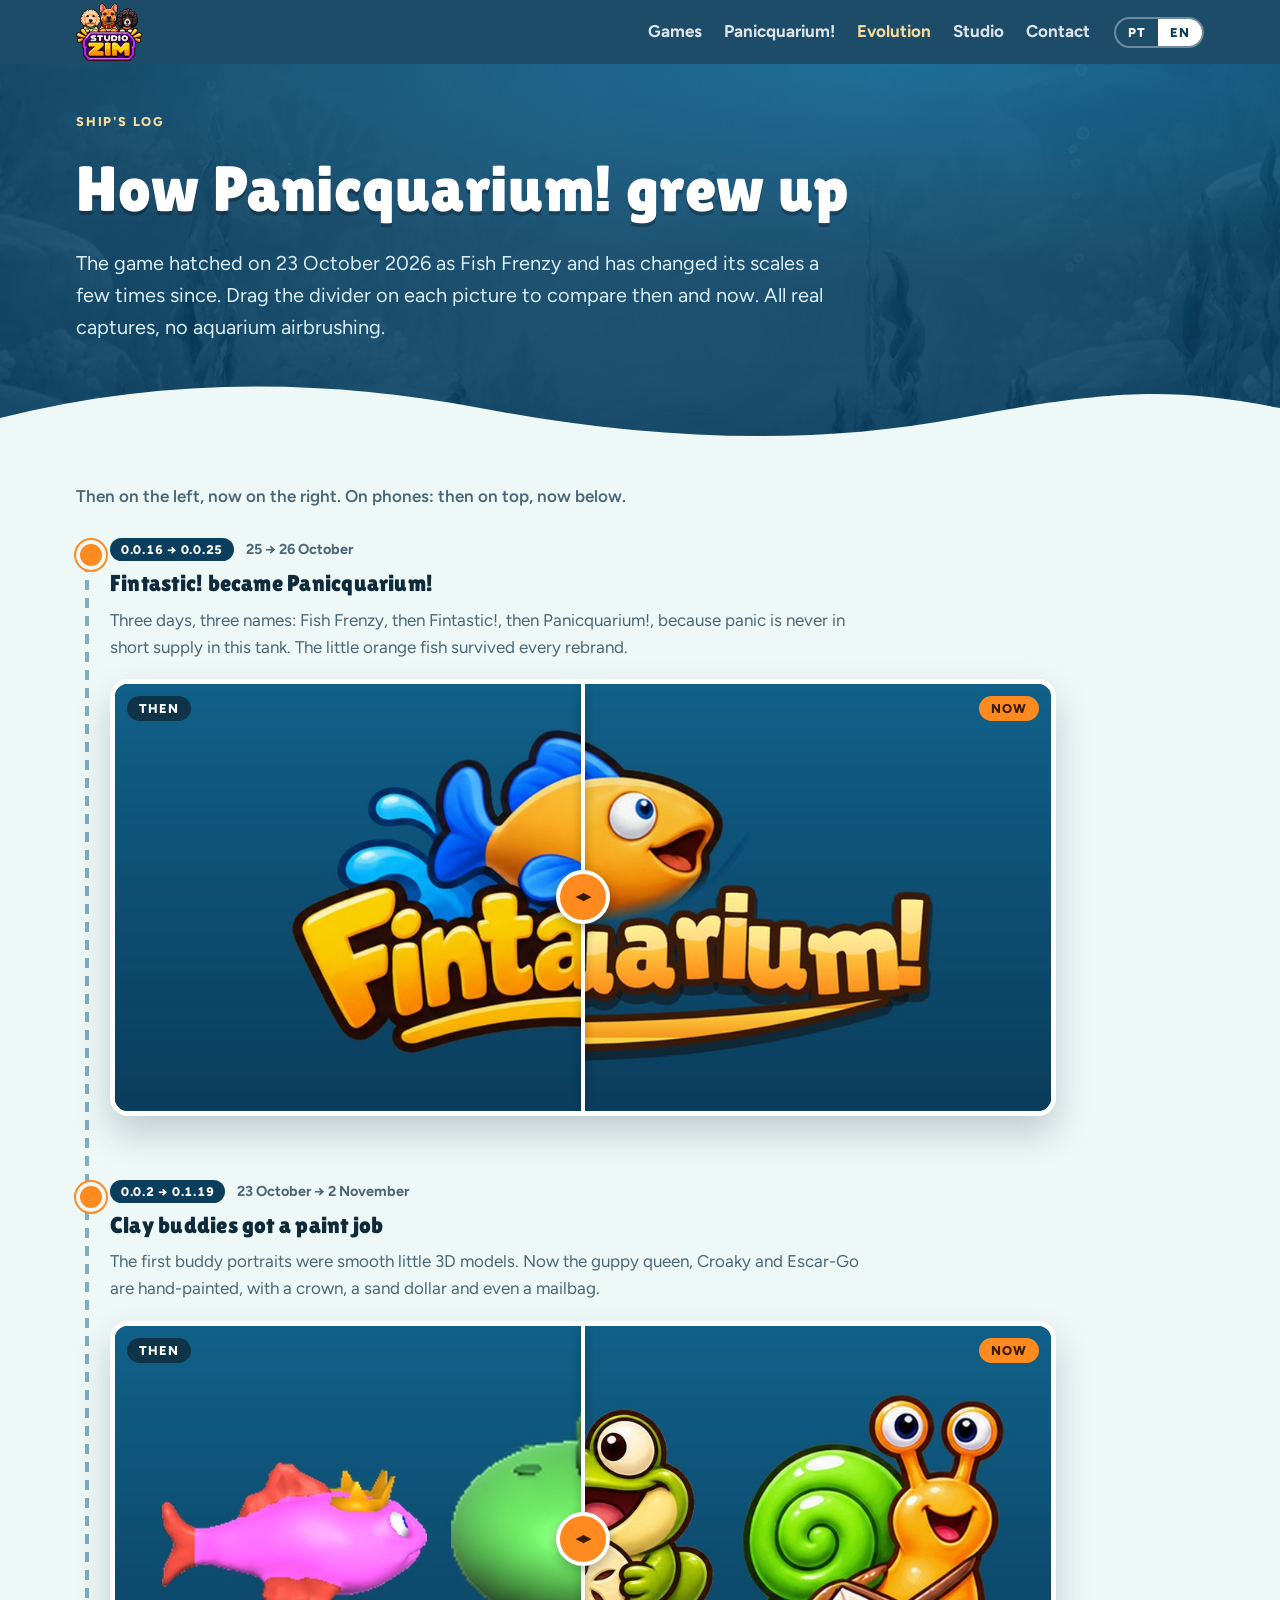
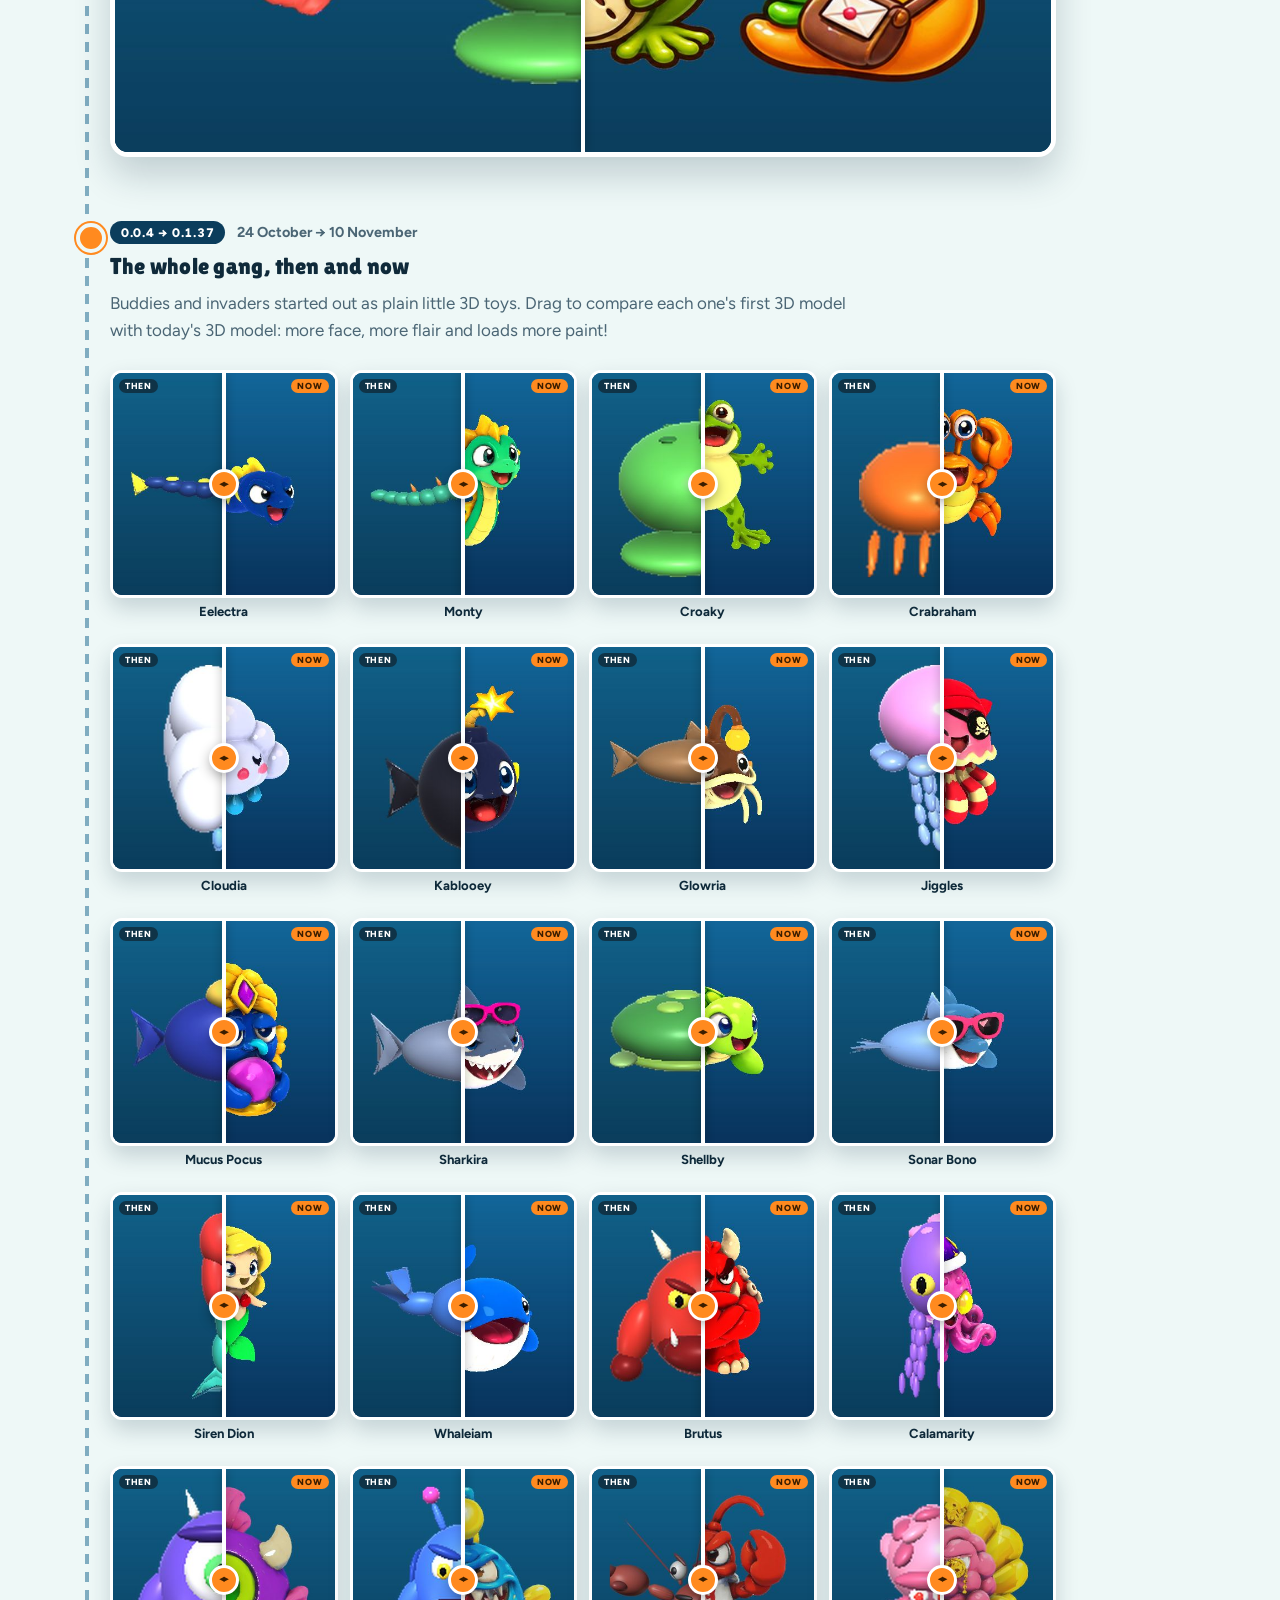
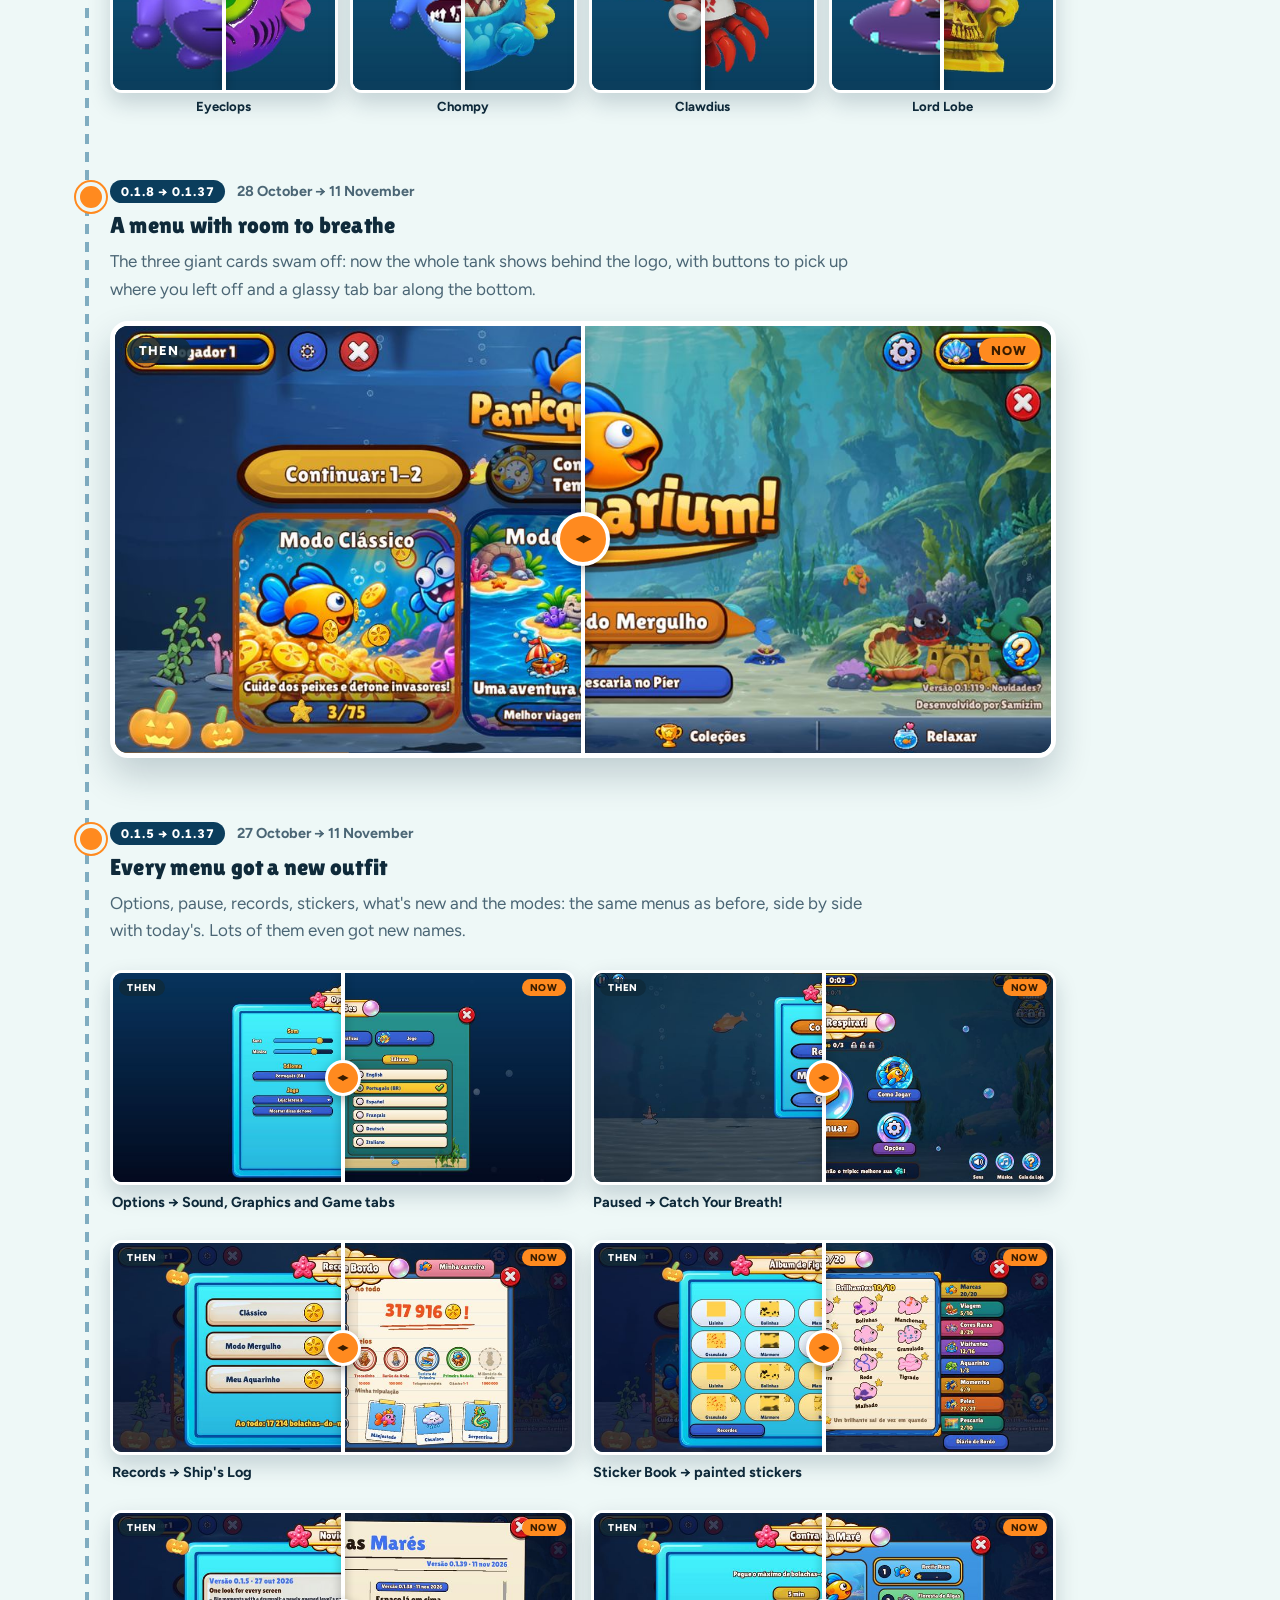
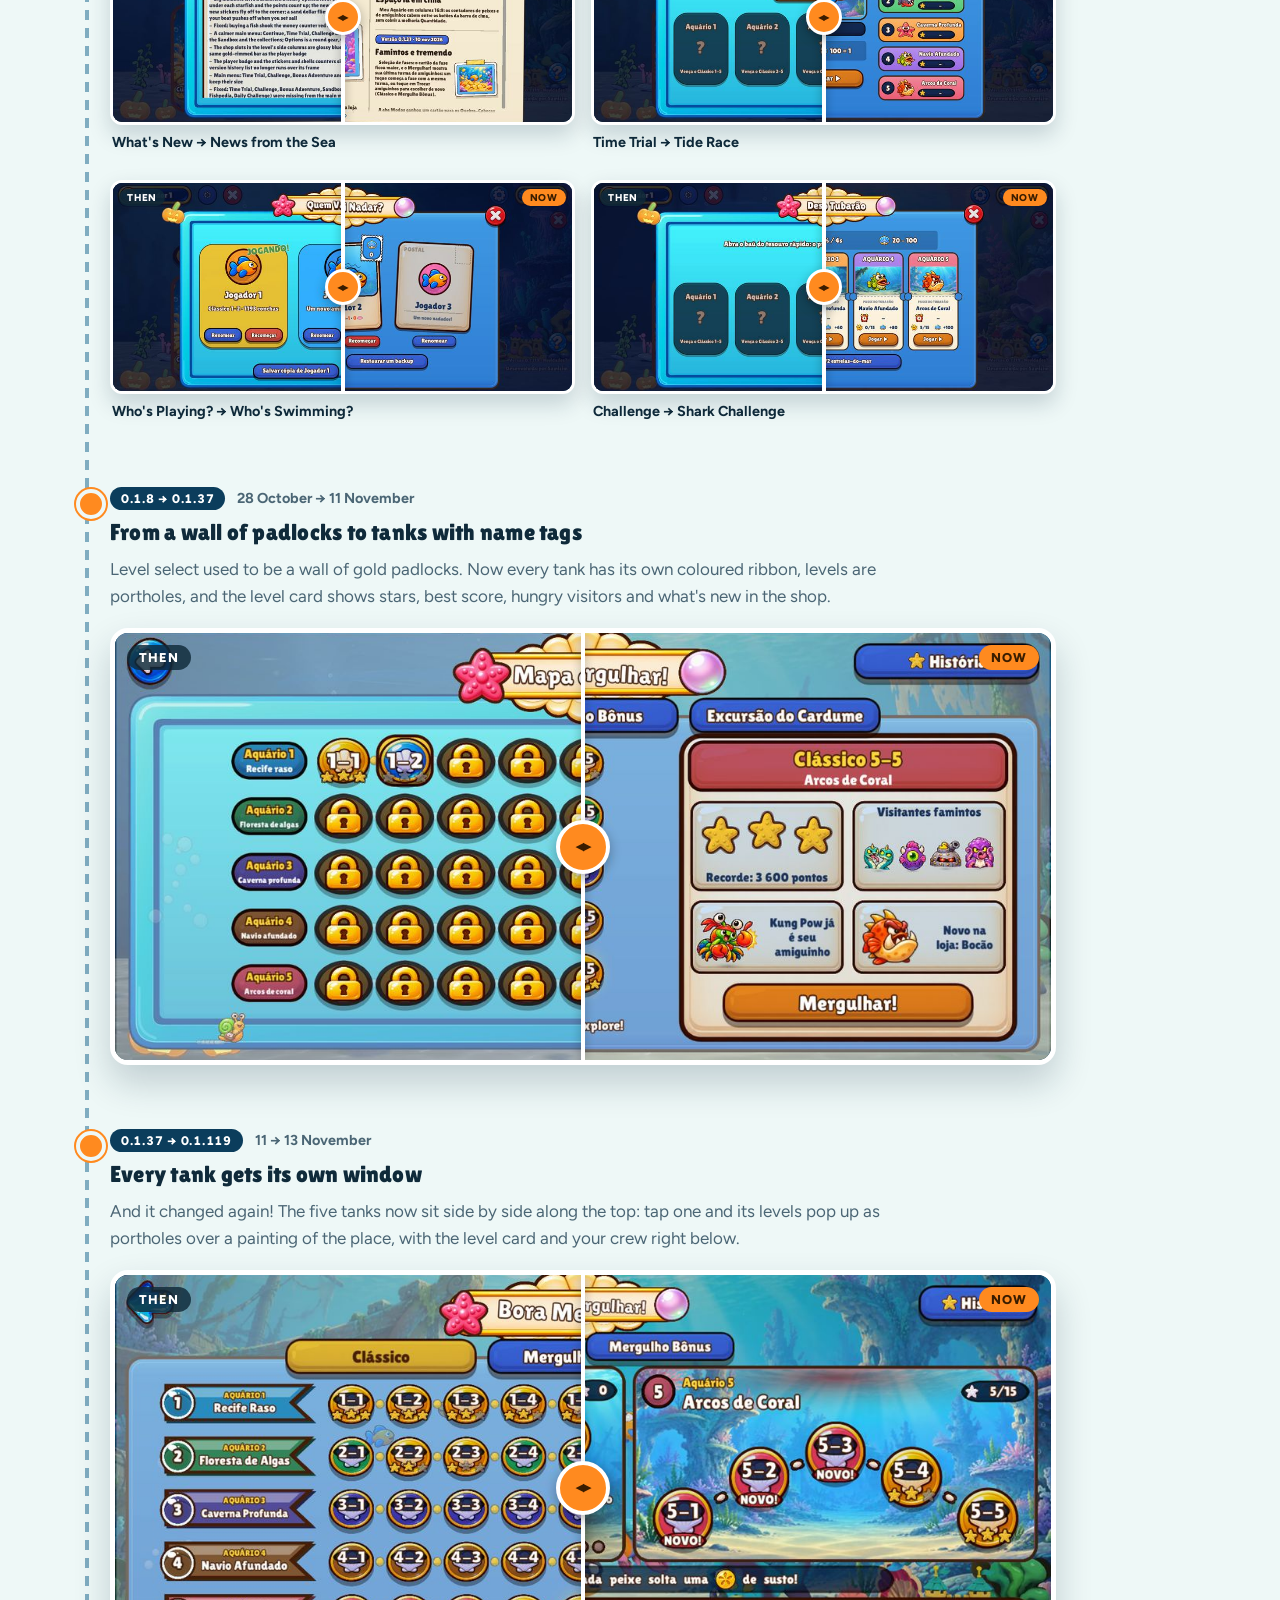
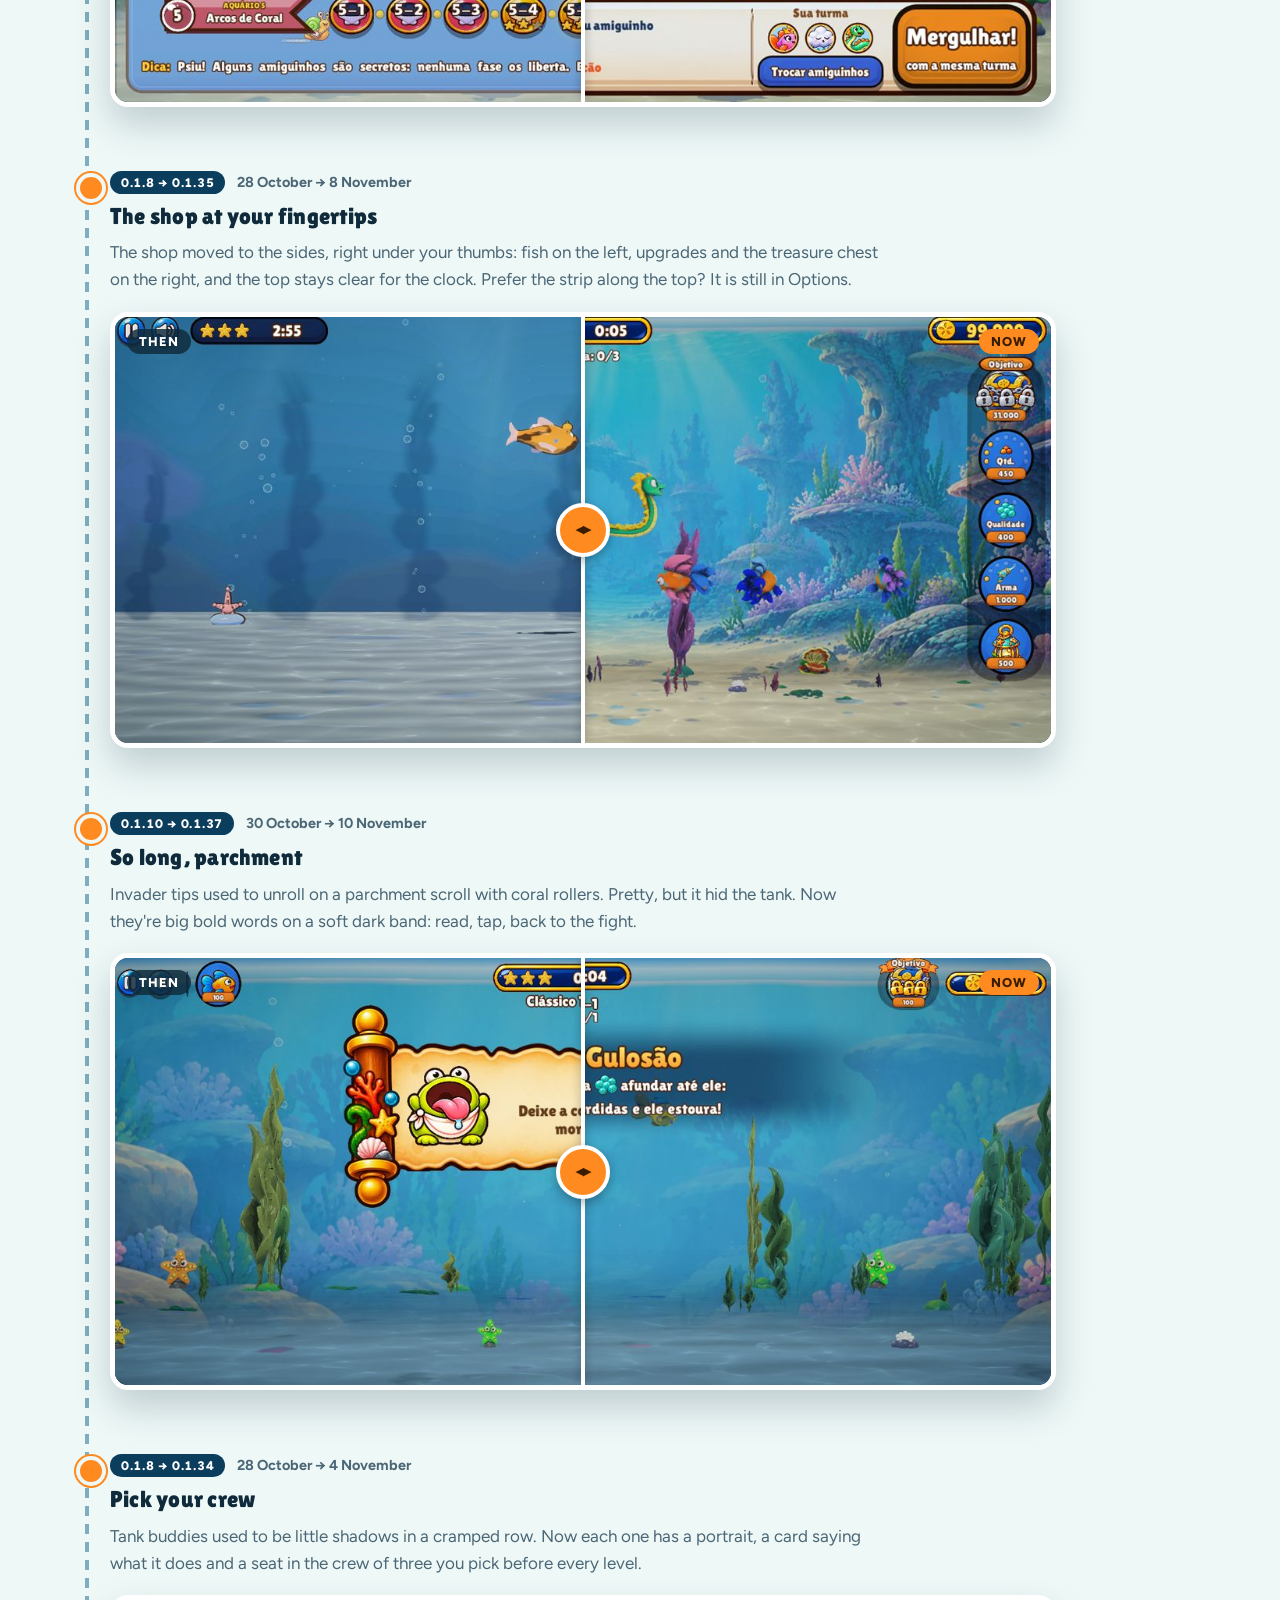
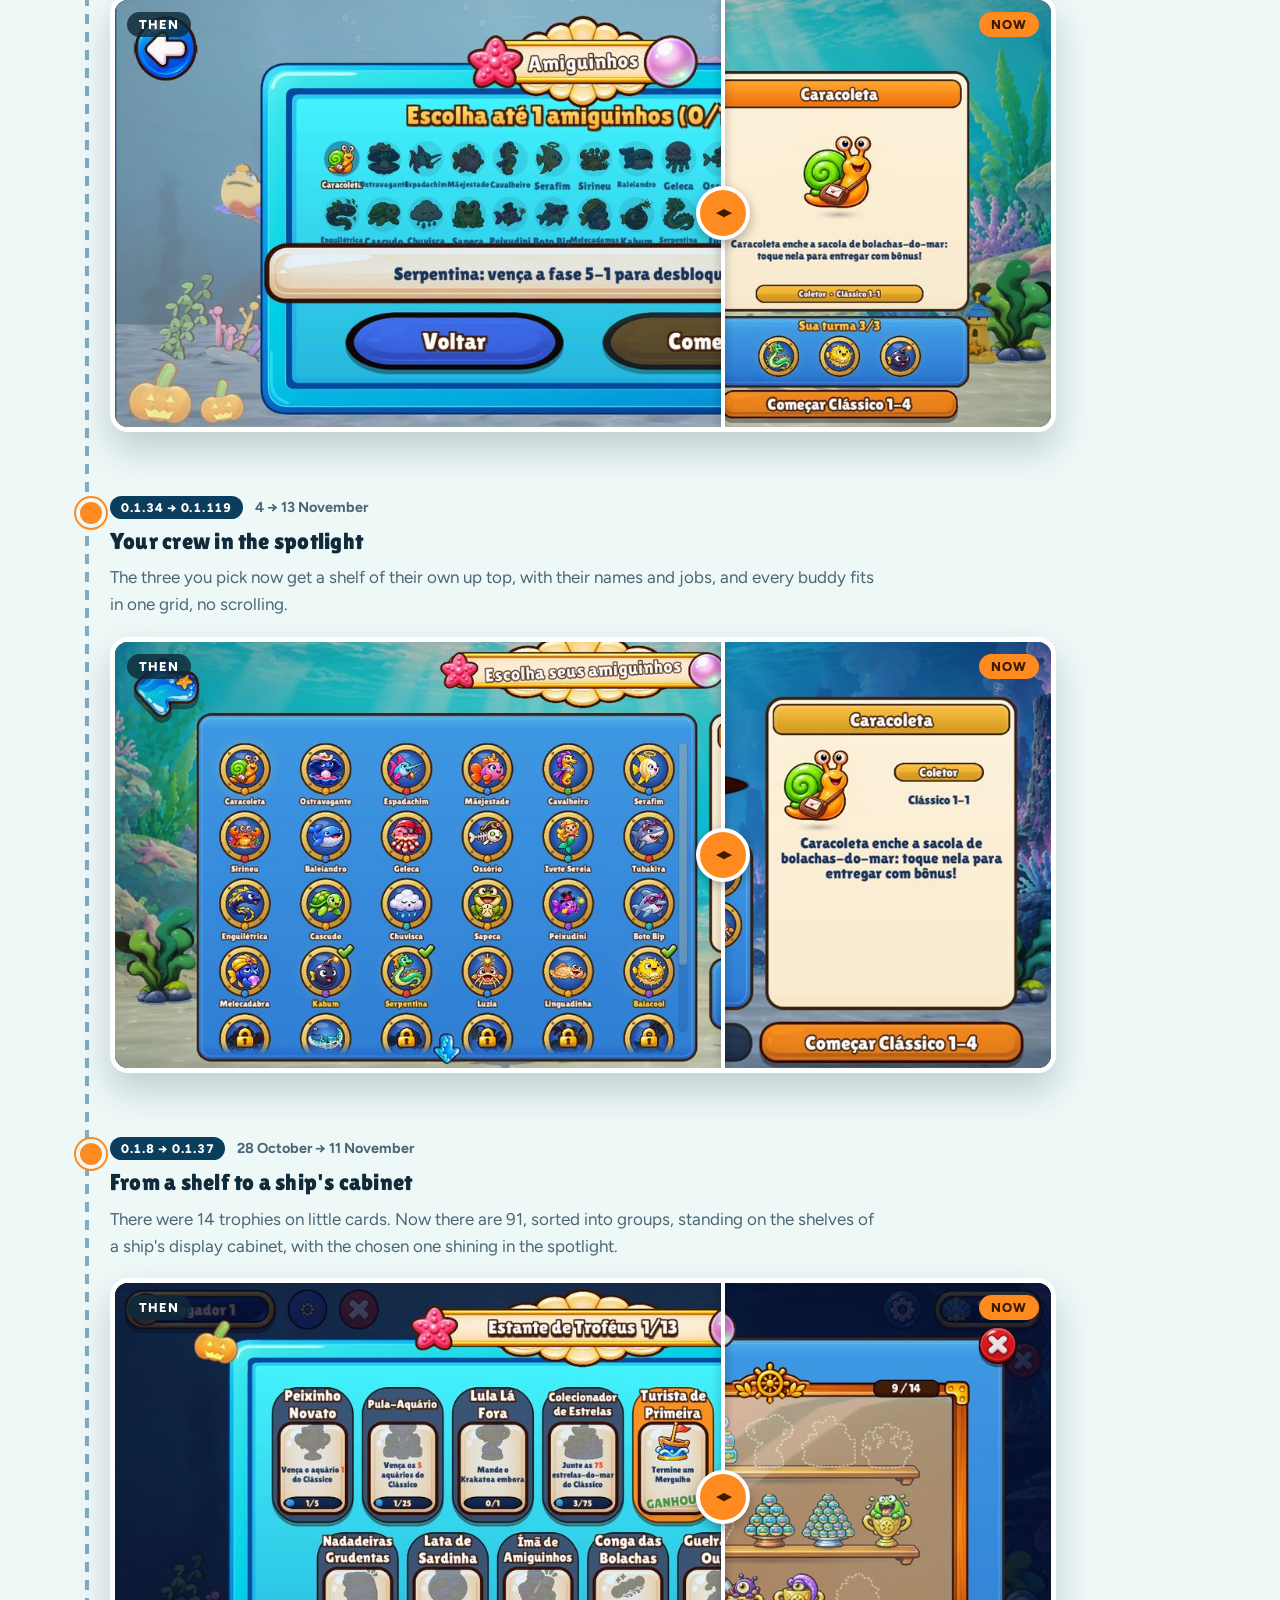
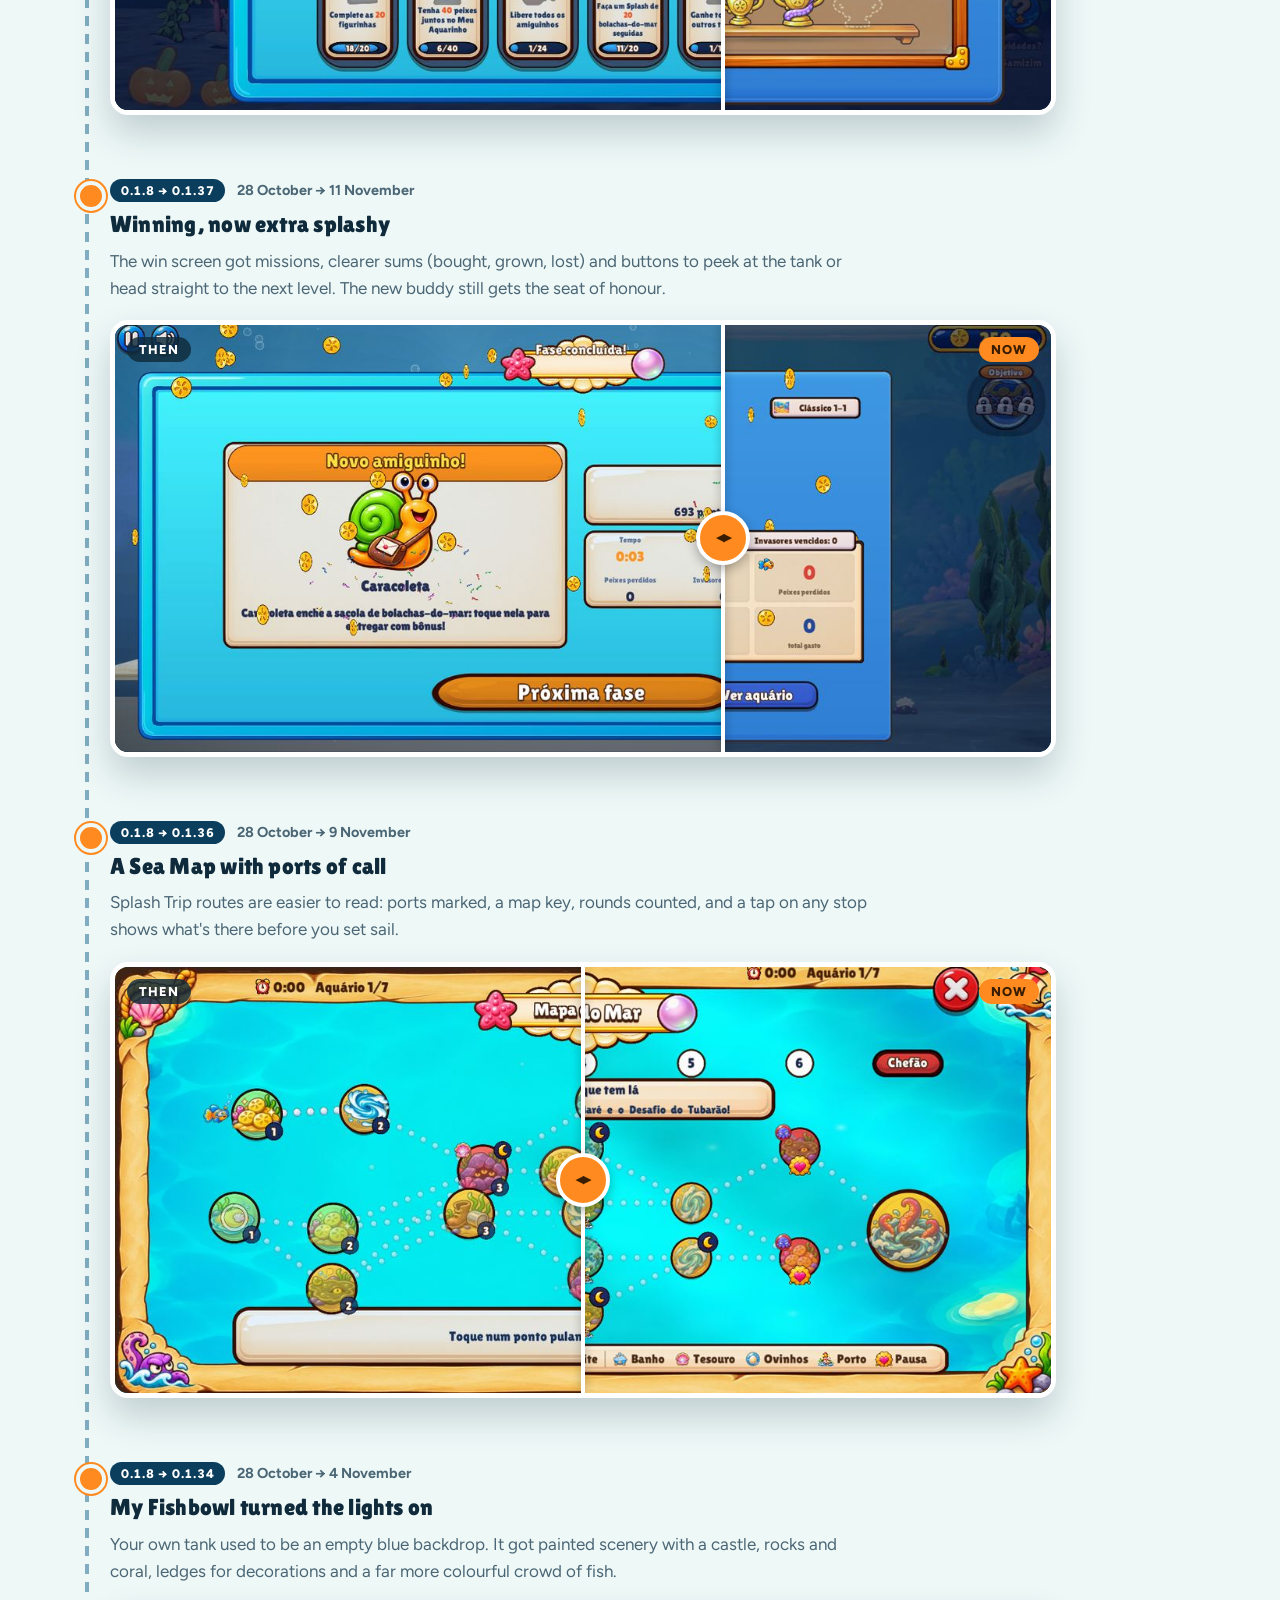
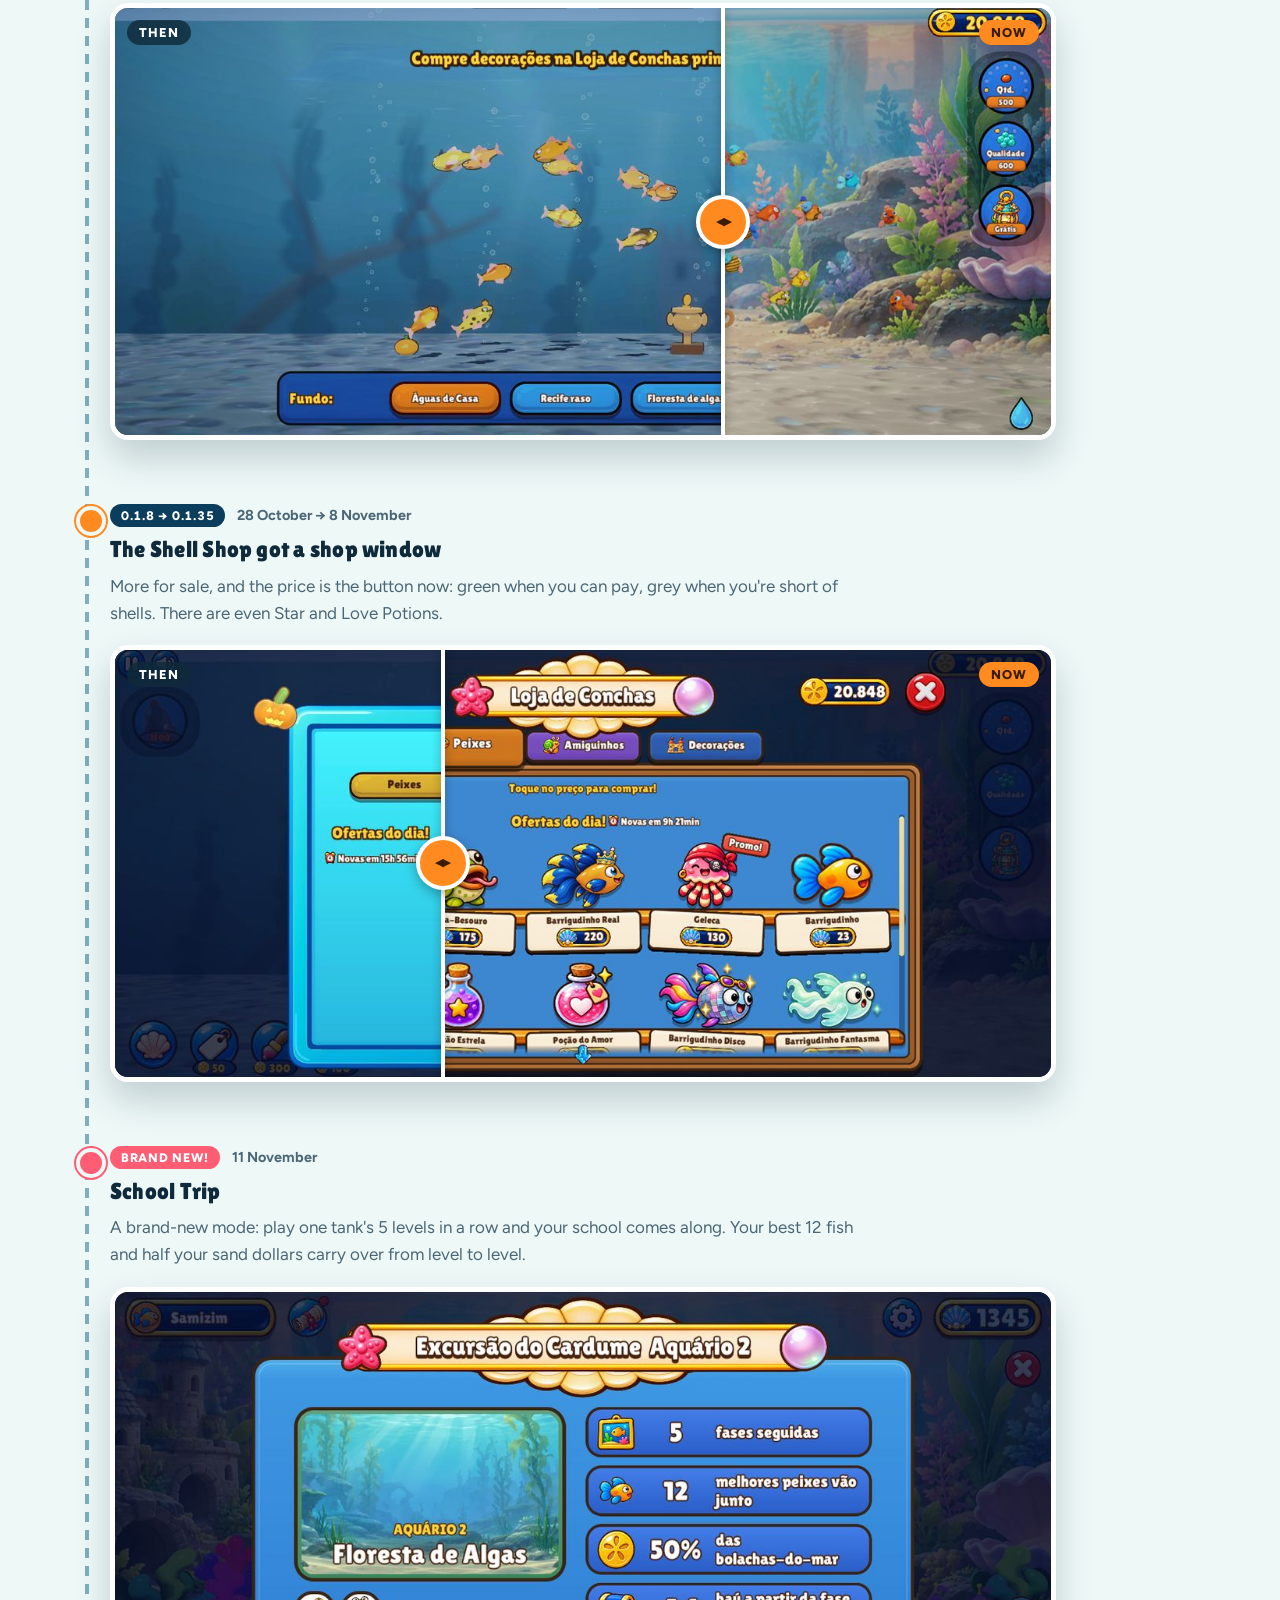
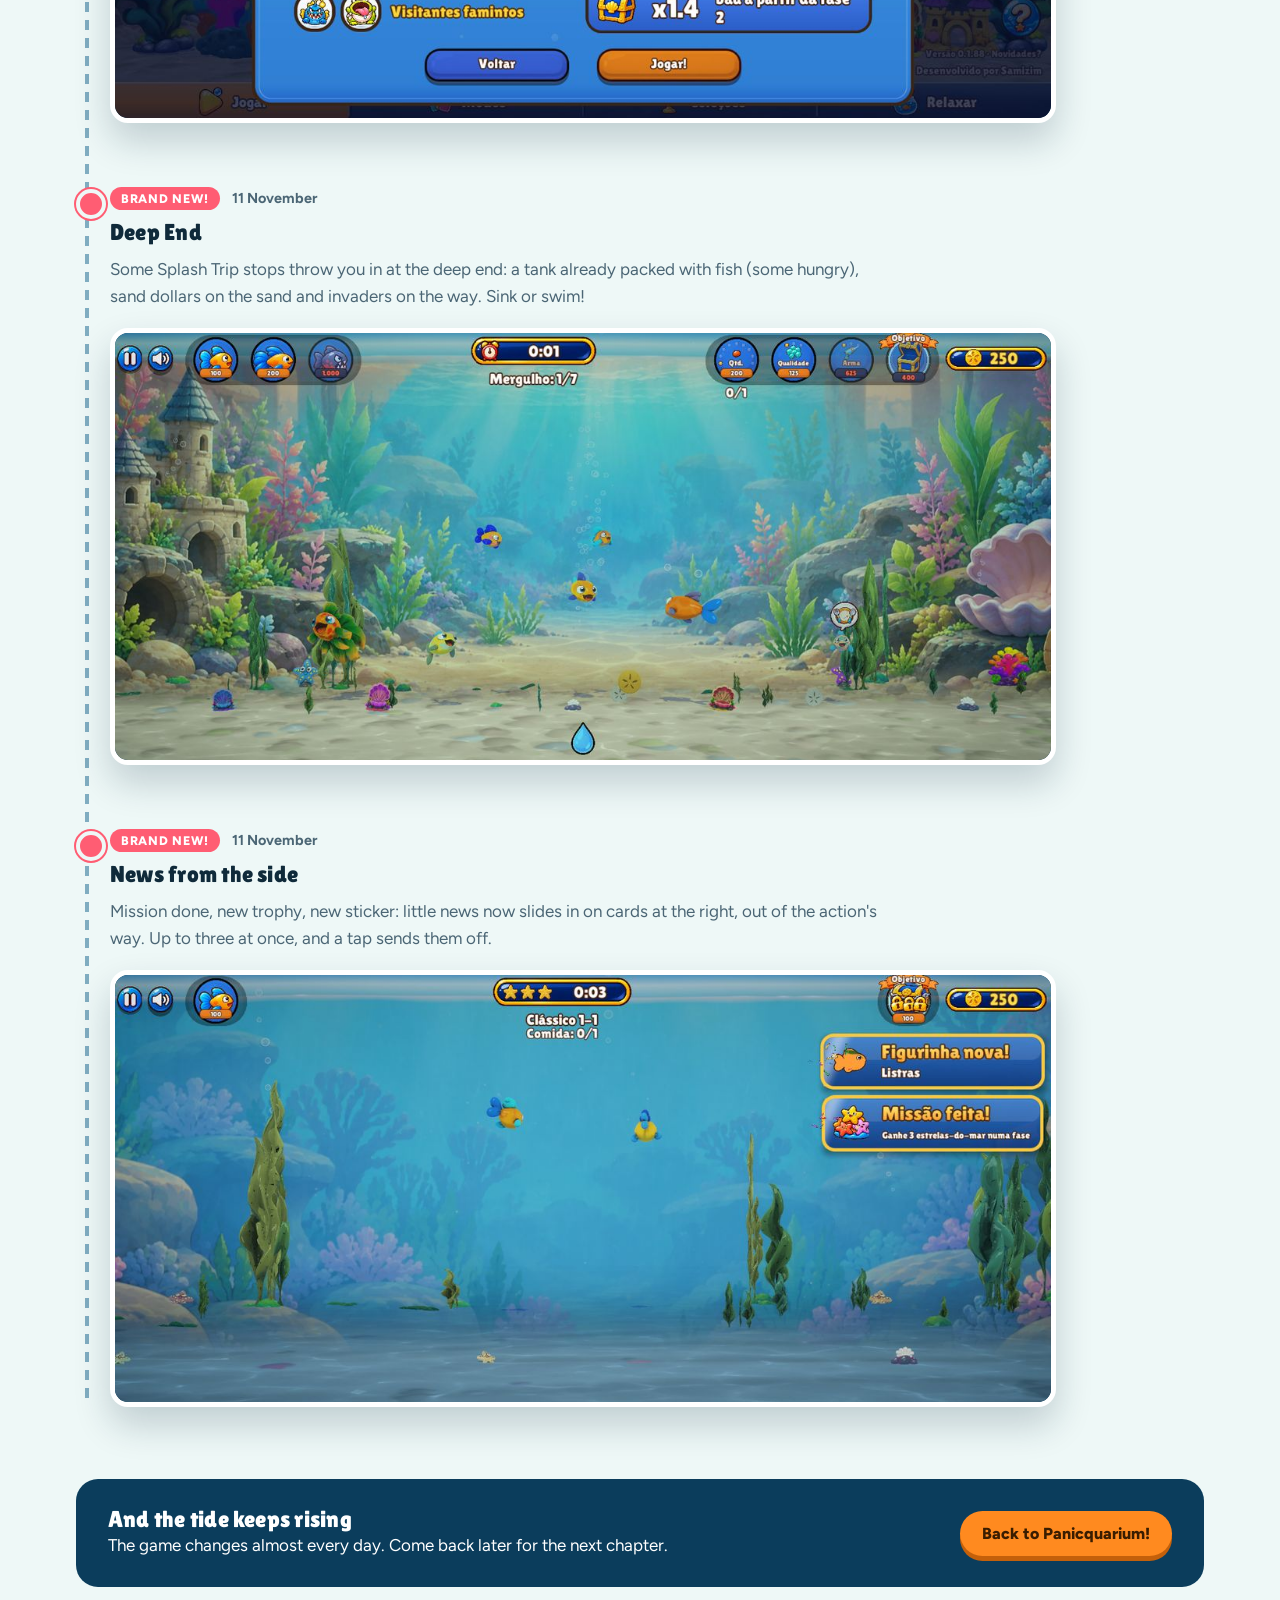
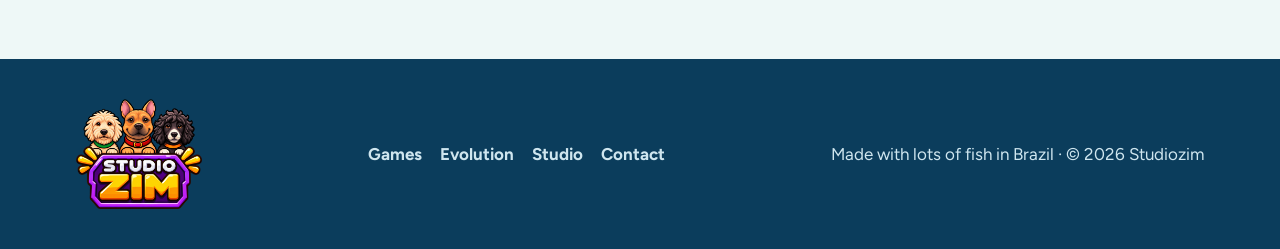
==== evolucao.html @ 7748a235 "Evolution page: level select & buddy picker get a third stage (13 Nov); Sea Map, win, Fishbowl, shop" ====
<!doctype html>
<html lang="pt-BR">
<head>
<meta charset="utf-8">
<meta name="viewport" content="width=device-width, initial-scale=1, viewport-fit=cover">
<title>Panicquarium! · Evolução</title>
<meta name="claude:viewport-fit-sides" content="cover">
<meta name="description" content="Como o Panicquarium! mudou: capturas reais de antes e de agora, tela por tela.">
<link rel="preconnect" href="https://fonts.googleapis.com">
<link rel="preconnect" href="https://fonts.gstatic.com" crossorigin>
<link rel="stylesheet" href="https://fonts.googleapis.com/css2?family=Figtree:wght@400;600;700;800&family=Lilita+One&display=swap">
<link rel="stylesheet" href="style.css">
</head>
<body>

<header class="top">
  <div class="wrap">
    <a class="brand" href="index.html#inicio" aria-label="Studio Zim"><span class="zim" aria-hidden="true"><img class="dog d1" src="img/logo/dogyellow1.png" alt=""><img class="dog d1 grin" src="img/logo/dogyellow2.png" alt=""><img class="dog d2" src="img/logo/dogbrown1.png" alt=""><img class="dog d2 grin" src="img/logo/dogbrown2.png" alt=""><img class="dog d3" src="img/logo/dogblack1.png" alt=""><img class="dog d3 grin" src="img/logo/dogblack2.png" alt=""><img class="sign" src="img/logo/sign.png" alt=""></span></a>
    <nav class="nav">
      <a href="index.html#jogos" data-i18n="nav.games">Jogos</a>
      <a href="index.html#panicquarium">Panicquarium!</a>
      <a href="evolucao.html" aria-current="page" data-i18n="nav.evo">Evolução</a>
      <a href="index.html#estudio" data-i18n="nav.studio">Estúdio</a>
      <a href="index.html#contato" data-i18n="nav.contact">Contato</a>
    </nav>
    <div class="lang" role="group" aria-label="Idioma / Language">
      <button type="button" id="lang-pt" data-lang="pt" aria-pressed="true">PT</button>
      <button type="button" id="lang-en" data-lang="en" aria-pressed="false">EN</button>
    </div>
  </div>
</header>

<main id="inicio">
  <div class="hero hero-evo">
    <div class="bubbles" aria-hidden="true"></div>
    <div class="wrap">
      <div class="hero-copy">
        <span class="eyebrow" style="color:#f7dd9c" data-i18n="evo.eyebrow">Diário de bordo</span>
        <h1 data-i18n="evo.title">Como o Panicquarium! cresceu</h1>
        <p class="tagline" data-i18n="evo.lead">O jogo nasceu em 23 de outubro de 2026 com o nome de Fish Frenzy e já trocou de escamas várias vezes. Arraste a divisória de cada imagem para comparar o antes e o agora. São capturas reais, sem photoshop de aquário.</p>
      </div>
    </div>
    <svg class="wave" viewBox="0 0 1440 70" preserveAspectRatio="none" aria-hidden="true"><path d="M0 40 C 180 0 360 0 540 30 S 900 70 1080 40 S 1320 10 1440 30 V70 H0 Z"/></svg>
  </div>

  <section class="evo-page">
    <div class="wrap">
      <p class="evo-hint" data-i18n="evo.hint">Antes à esquerda, agora à direita. No celular: antes em cima, agora embaixo.</p>
      <ol class="timeline">

        <li class="evo">
          <div class="evo-meta"><span class="chip">0.0.16 → 0.0.25</span><span class="when" data-i18n="when.logo">25 → 26 de outubro</span></div>
          <h3 data-i18n="evo.logo.t">Fintastic! virou Panicquarium!</h3>
          <p data-i18n="evo.logo.d">Três dias, três nomes: Fish Frenzy, depois Fintastic! e por fim Panicquarium!, porque pânico no aquário é o que não falta. O peixinho laranja sobreviveu a todas as mudanças.</p>
          <div class="ba">
            <figure class="ba-after"><img src="img/evolution/logo-after.jpg" alt="Logo atual: Panicquarium!" loading="lazy" width="1200" height="554"><figcaption data-i18n="ba.now">Agora</figcaption></figure>
            <figure class="ba-before"><img src="img/evolution/logo-before.jpg" alt="Logo antigo: Fintastic!" loading="lazy" width="1200" height="554"><figcaption data-i18n="ba.then">Antes</figcaption></figure>
            <input type="range" min="0" max="100" value="50" data-i18n-aria="ba.drag" aria-label="Arraste para comparar antes e agora">
            <span class="ba-handle" aria-hidden="true"></span>
          </div>
        </li>

        <li class="evo">
          <div class="evo-meta"><span class="chip">0.0.2 → 0.1.19</span><span class="when" data-i18n="when.portraits">23 de outubro → 2 de novembro</span></div>
          <h3 data-i18n="evo.portraits.t">Ajudantes de massinha ganharam pintura</h3>
          <p data-i18n="evo.portraits.d">Os primeiros retratos dos bichinhos eram modelos 3D lisinhos. Hoje a guppy rainha, o Sapeca e a Caracoleta são pintados à mão, com coroa, dólar-de-areia e até bolsa de carteiro.</p>
          <div class="ba">
            <figure class="ba-after"><img src="img/evolution/portraits-after.jpg" alt="Retratos pintados da guppy rainha, do Sapeca e da Caracoleta" loading="lazy" width="1200" height="554"><figcaption data-i18n="ba.now">Agora</figcaption></figure>
            <figure class="ba-before"><img src="img/evolution/portraits-before.jpg" alt="Primeiros retratos em 3D dos mesmos bichinhos" loading="lazy" width="1200" height="554"><figcaption data-i18n="ba.then">Antes</figcaption></figure>
            <input type="range" min="0" max="100" value="50" data-i18n-aria="ba.drag" aria-label="Arraste para comparar antes e agora">
            <span class="ba-handle" aria-hidden="true"></span>
          </div>
        </li>

        <li class="evo">
          <div class="evo-meta"><span class="chip">0.0.4 → 0.1.37</span><span class="when" data-i18n="when.oct24nov10">24 de outubro → 10 de novembro</span></div>
          <h3 data-i18n="evo.gang.t">A turma toda, antes e agora</h3>
          <p data-i18n="evo.gang.d">Ajudantes e invasores começaram como bonequinhos 3D bem simples. Arraste e compare o primeiro modelo 3D de cada um com o modelo 3D de hoje: mais cara, mais carisma e muito mais tinta!</p>
          <div class="menu-grid gang-grid">
            <div class="menu-pair">
              <div class="ba">
                <figure class="ba-after"><img src="img/evolution/c-eelectra-after.jpg" alt="Enguilétrica: agora" loading="lazy" width="400" height="400"><figcaption data-i18n="ba.now">Agora</figcaption></figure>
                <figure class="ba-before"><img src="img/evolution/c-eelectra-before.jpg" alt="Enguilétrica: antes" loading="lazy" width="400" height="400"><figcaption data-i18n="ba.then">Antes</figcaption></figure>
                <input type="range" min="0" max="100" value="50" data-i18n-aria="ba.drag" aria-label="Arraste para comparar antes e agora">
                <span class="ba-handle" aria-hidden="true"></span>
              </div>
              <p class="menu-name" data-i18n="evo.c.eelectra">Enguilétrica</p>
            </div>
            <div class="menu-pair">
              <div class="ba">
                <figure class="ba-after"><img src="img/evolution/c-monty-after.jpg" alt="Serpentina: agora" loading="lazy" width="400" height="400"><figcaption data-i18n="ba.now">Agora</figcaption></figure>
                <figure class="ba-before"><img src="img/evolution/c-monty-before.jpg" alt="Serpentina: antes" loading="lazy" width="400" height="400"><figcaption data-i18n="ba.then">Antes</figcaption></figure>
                <input type="range" min="0" max="100" value="50" data-i18n-aria="ba.drag" aria-label="Arraste para comparar antes e agora">
                <span class="ba-handle" aria-hidden="true"></span>
              </div>
              <p class="menu-name" data-i18n="evo.c.monty">Serpentina</p>
            </div>
            <div class="menu-pair">
              <div class="ba">
                <figure class="ba-after"><img src="img/evolution/c-croaky-after.jpg" alt="Sapeca: agora" loading="lazy" width="400" height="400"><figcaption data-i18n="ba.now">Agora</figcaption></figure>
                <figure class="ba-before"><img src="img/evolution/c-croaky-before.jpg" alt="Sapeca: antes" loading="lazy" width="400" height="400"><figcaption data-i18n="ba.then">Antes</figcaption></figure>
                <input type="range" min="0" max="100" value="50" data-i18n-aria="ba.drag" aria-label="Arraste para comparar antes e agora">
                <span class="ba-handle" aria-hidden="true"></span>
              </div>
              <p class="menu-name" data-i18n="evo.c.croaky">Sapeca</p>
            </div>
            <div class="menu-pair">
              <div class="ba">
                <figure class="ba-after"><img src="img/evolution/c-crabraham-after.jpg" alt="Sirineu: agora" loading="lazy" width="400" height="400"><figcaption data-i18n="ba.now">Agora</figcaption></figure>
                <figure class="ba-before"><img src="img/evolution/c-crabraham-before.jpg" alt="Sirineu: antes" loading="lazy" width="400" height="400"><figcaption data-i18n="ba.then">Antes</figcaption></figure>
                <input type="range" min="0" max="100" value="50" data-i18n-aria="ba.drag" aria-label="Arraste para comparar antes e agora">
                <span class="ba-handle" aria-hidden="true"></span>
              </div>
              <p class="menu-name" data-i18n="evo.c.crabraham">Sirineu</p>
            </div>
            <div class="menu-pair">
              <div class="ba">
                <figure class="ba-after"><img src="img/evolution/c-cloudia-after.jpg" alt="Chuvisca: agora" loading="lazy" width="400" height="400"><figcaption data-i18n="ba.now">Agora</figcaption></figure>
                <figure class="ba-before"><img src="img/evolution/c-cloudia-before.jpg" alt="Chuvisca: antes" loading="lazy" width="400" height="400"><figcaption data-i18n="ba.then">Antes</figcaption></figure>
                <input type="range" min="0" max="100" value="50" data-i18n-aria="ba.drag" aria-label="Arraste para comparar antes e agora">
                <span class="ba-handle" aria-hidden="true"></span>
              </div>
              <p class="menu-name" data-i18n="evo.c.cloudia">Chuvisca</p>
            </div>
            <div class="menu-pair">
              <div class="ba">
                <figure class="ba-after"><img src="img/evolution/c-kablooey-after.jpg" alt="Kabum: agora" loading="lazy" width="400" height="400"><figcaption data-i18n="ba.now">Agora</figcaption></figure>
                <figure class="ba-before"><img src="img/evolution/c-kablooey-before.jpg" alt="Kabum: antes" loading="lazy" width="400" height="400"><figcaption data-i18n="ba.then">Antes</figcaption></figure>
                <input type="range" min="0" max="100" value="50" data-i18n-aria="ba.drag" aria-label="Arraste para comparar antes e agora">
                <span class="ba-handle" aria-hidden="true"></span>
              </div>
              <p class="menu-name" data-i18n="evo.c.kablooey">Kabum</p>
            </div>
            <div class="menu-pair">
              <div class="ba">
                <figure class="ba-after"><img src="img/evolution/c-glowria-after.jpg" alt="Luzia: agora" loading="lazy" width="400" height="400"><figcaption data-i18n="ba.now">Agora</figcaption></figure>
                <figure class="ba-before"><img src="img/evolution/c-glowria-before.jpg" alt="Luzia: antes" loading="lazy" width="400" height="400"><figcaption data-i18n="ba.then">Antes</figcaption></figure>
                <input type="range" min="0" max="100" value="50" data-i18n-aria="ba.drag" aria-label="Arraste para comparar antes e agora">
                <span class="ba-handle" aria-hidden="true"></span>
              </div>
              <p class="menu-name" data-i18n="evo.c.glowria">Luzia</p>
            </div>
            <div class="menu-pair">
              <div class="ba">
                <figure class="ba-after"><img src="img/evolution/c-jiggles-after.jpg" alt="Geleca: agora" loading="lazy" width="400" height="400"><figcaption data-i18n="ba.now">Agora</figcaption></figure>
                <figure class="ba-before"><img src="img/evolution/c-jiggles-before.jpg" alt="Geleca: antes" loading="lazy" width="400" height="400"><figcaption data-i18n="ba.then">Antes</figcaption></figure>
                <input type="range" min="0" max="100" value="50" data-i18n-aria="ba.drag" aria-label="Arraste para comparar antes e agora">
                <span class="ba-handle" aria-hidden="true"></span>
              </div>
              <p class="menu-name" data-i18n="evo.c.jiggles">Geleca</p>
            </div>
            <div class="menu-pair">
              <div class="ba">
                <figure class="ba-after"><img src="img/evolution/c-snotradamus-after.jpg" alt="Melecadabra: agora" loading="lazy" width="400" height="400"><figcaption data-i18n="ba.now">Agora</figcaption></figure>
                <figure class="ba-before"><img src="img/evolution/c-snotradamus-before.jpg" alt="Melecadabra: antes" loading="lazy" width="400" height="400"><figcaption data-i18n="ba.then">Antes</figcaption></figure>
                <input type="range" min="0" max="100" value="50" data-i18n-aria="ba.drag" aria-label="Arraste para comparar antes e agora">
                <span class="ba-handle" aria-hidden="true"></span>
              </div>
              <p class="menu-name" data-i18n="evo.c.snotradamus">Melecadabra</p>
            </div>
            <div class="menu-pair">
              <div class="ba">
                <figure class="ba-after"><img src="img/evolution/c-sharkira-after.jpg" alt="Tubakira: agora" loading="lazy" width="400" height="400"><figcaption data-i18n="ba.now">Agora</figcaption></figure>
                <figure class="ba-before"><img src="img/evolution/c-sharkira-before.jpg" alt="Tubakira: antes" loading="lazy" width="400" height="400"><figcaption data-i18n="ba.then">Antes</figcaption></figure>
                <input type="range" min="0" max="100" value="50" data-i18n-aria="ba.drag" aria-label="Arraste para comparar antes e agora">
                <span class="ba-handle" aria-hidden="true"></span>
              </div>
              <p class="menu-name" data-i18n="evo.c.sharkira">Tubakira</p>
            </div>
            <div class="menu-pair">
              <div class="ba">
                <figure class="ba-after"><img src="img/evolution/c-shellby-after.jpg" alt="Cascudo: agora" loading="lazy" width="400" height="400"><figcaption data-i18n="ba.now">Agora</figcaption></figure>
                <figure class="ba-before"><img src="img/evolution/c-shellby-before.jpg" alt="Cascudo: antes" loading="lazy" width="400" height="400"><figcaption data-i18n="ba.then">Antes</figcaption></figure>
                <input type="range" min="0" max="100" value="50" data-i18n-aria="ba.drag" aria-label="Arraste para comparar antes e agora">
                <span class="ba-handle" aria-hidden="true"></span>
              </div>
              <p class="menu-name" data-i18n="evo.c.shellby">Cascudo</p>
            </div>
            <div class="menu-pair">
              <div class="ba">
                <figure class="ba-after"><img src="img/evolution/c-sonarbono-after.jpg" alt="Boto Bip: agora" loading="lazy" width="400" height="400"><figcaption data-i18n="ba.now">Agora</figcaption></figure>
                <figure class="ba-before"><img src="img/evolution/c-sonarbono-before.jpg" alt="Boto Bip: antes" loading="lazy" width="400" height="400"><figcaption data-i18n="ba.then">Antes</figcaption></figure>
                <input type="range" min="0" max="100" value="50" data-i18n-aria="ba.drag" aria-label="Arraste para comparar antes e agora">
                <span class="ba-handle" aria-hidden="true"></span>
              </div>
              <p class="menu-name" data-i18n="evo.c.sonarbono">Boto Bip</p>
            </div>
            <div class="menu-pair">
              <div class="ba">
                <figure class="ba-after"><img src="img/evolution/c-sirendion-after.jpg" alt="Ivete Sereia: agora" loading="lazy" width="400" height="400"><figcaption data-i18n="ba.now">Agora</figcaption></figure>
                <figure class="ba-before"><img src="img/evolution/c-sirendion-before.jpg" alt="Ivete Sereia: antes" loading="lazy" width="400" height="400"><figcaption data-i18n="ba.then">Antes</figcaption></figure>
                <input type="range" min="0" max="100" value="50" data-i18n-aria="ba.drag" aria-label="Arraste para comparar antes e agora">
                <span class="ba-handle" aria-hidden="true"></span>
              </div>
              <p class="menu-name" data-i18n="evo.c.sirendion">Ivete Sereia</p>
            </div>
            <div class="menu-pair">
              <div class="ba">
                <figure class="ba-after"><img src="img/evolution/c-whaleiam-after.jpg" alt="Baleiandro: agora" loading="lazy" width="400" height="400"><figcaption data-i18n="ba.now">Agora</figcaption></figure>
                <figure class="ba-before"><img src="img/evolution/c-whaleiam-before.jpg" alt="Baleiandro: antes" loading="lazy" width="400" height="400"><figcaption data-i18n="ba.then">Antes</figcaption></figure>
                <input type="range" min="0" max="100" value="50" data-i18n-aria="ba.drag" aria-label="Arraste para comparar antes e agora">
                <span class="ba-handle" aria-hidden="true"></span>
              </div>
              <p class="menu-name" data-i18n="evo.c.whaleiam">Baleiandro</p>
            </div>
            <div class="menu-pair">
              <div class="ba">
                <figure class="ba-after"><img src="img/evolution/c-brutus-after.jpg" alt="Brutamonte: agora" loading="lazy" width="400" height="400"><figcaption data-i18n="ba.now">Agora</figcaption></figure>
                <figure class="ba-before"><img src="img/evolution/c-brutus-before.jpg" alt="Brutamonte: antes" loading="lazy" width="400" height="400"><figcaption data-i18n="ba.then">Antes</figcaption></figure>
                <input type="range" min="0" max="100" value="50" data-i18n-aria="ba.drag" aria-label="Arraste para comparar antes e agora">
                <span class="ba-handle" aria-hidden="true"></span>
              </div>
              <p class="menu-name" data-i18n="evo.c.brutus">Brutamonte</p>
            </div>
            <div class="menu-pair">
              <div class="ba">
                <figure class="ba-after"><img src="img/evolution/c-calamarity-after.jpg" alt="Lulamidade: agora" loading="lazy" width="400" height="400"><figcaption data-i18n="ba.now">Agora</figcaption></figure>
                <figure class="ba-before"><img src="img/evolution/c-calamarity-before.jpg" alt="Lulamidade: antes" loading="lazy" width="400" height="400"><figcaption data-i18n="ba.then">Antes</figcaption></figure>
                <input type="range" min="0" max="100" value="50" data-i18n-aria="ba.drag" aria-label="Arraste para comparar antes e agora">
                <span class="ba-handle" aria-hidden="true"></span>
              </div>
              <p class="menu-name" data-i18n="evo.c.calamarity">Lulamidade</p>
            </div>
            <div class="menu-pair">
              <div class="ba">
                <figure class="ba-after"><img src="img/evolution/c-eyeclops-after.jpg" alt="Zoiudo: agora" loading="lazy" width="400" height="400"><figcaption data-i18n="ba.now">Agora</figcaption></figure>
                <figure class="ba-before"><img src="img/evolution/c-eyeclops-before.jpg" alt="Zoiudo: antes" loading="lazy" width="400" height="400"><figcaption data-i18n="ba.then">Antes</figcaption></figure>
                <input type="range" min="0" max="100" value="50" data-i18n-aria="ba.drag" aria-label="Arraste para comparar antes e agora">
                <span class="ba-handle" aria-hidden="true"></span>
              </div>
              <p class="menu-name" data-i18n="evo.c.eyeclops">Zoiudo</p>
            </div>
            <div class="menu-pair">
              <div class="ba">
                <figure class="ba-after"><img src="img/evolution/c-chompy-after.jpg" alt="Mordisco: agora" loading="lazy" width="400" height="400"><figcaption data-i18n="ba.now">Agora</figcaption></figure>
                <figure class="ba-before"><img src="img/evolution/c-chompy-before.jpg" alt="Mordisco: antes" loading="lazy" width="400" height="400"><figcaption data-i18n="ba.then">Antes</figcaption></figure>
                <input type="range" min="0" max="100" value="50" data-i18n-aria="ba.drag" aria-label="Arraste para comparar antes e agora">
                <span class="ba-handle" aria-hidden="true"></span>
              </div>
              <p class="menu-name" data-i18n="evo.c.chompy">Mordisco</p>
            </div>
            <div class="menu-pair">
              <div class="ba">
                <figure class="ba-after"><img src="img/evolution/c-clawdius-after.jpg" alt="Garrácio: agora" loading="lazy" width="400" height="400"><figcaption data-i18n="ba.now">Agora</figcaption></figure>
                <figure class="ba-before"><img src="img/evolution/c-clawdius-before.jpg" alt="Garrácio: antes" loading="lazy" width="400" height="400"><figcaption data-i18n="ba.then">Antes</figcaption></figure>
                <input type="range" min="0" max="100" value="50" data-i18n-aria="ba.drag" aria-label="Arraste para comparar antes e agora">
                <span class="ba-handle" aria-hidden="true"></span>
              </div>
              <p class="menu-name" data-i18n="evo.c.clawdius">Garrácio</p>
            </div>
            <div class="menu-pair">
              <div class="ba">
                <figure class="ba-after"><img src="img/evolution/c-lordlobe-after.jpg" alt="Lorde Miolo: agora" loading="lazy" width="400" height="400"><figcaption data-i18n="ba.now">Agora</figcaption></figure>
                <figure class="ba-before"><img src="img/evolution/c-lordlobe-before.jpg" alt="Lorde Miolo: antes" loading="lazy" width="400" height="400"><figcaption data-i18n="ba.then">Antes</figcaption></figure>
                <input type="range" min="0" max="100" value="50" data-i18n-aria="ba.drag" aria-label="Arraste para comparar antes e agora">
                <span class="ba-handle" aria-hidden="true"></span>
              </div>
              <p class="menu-name" data-i18n="evo.c.lordlobe">Lorde Miolo</p>
            </div>
          </div>
        </li>

        <li class="evo">
          <div class="evo-meta"><span class="chip">0.1.8 → 0.1.37</span><span class="when" data-i18n="when.oct28nov11">28 de outubro → 11 de novembro</span></div>
          <h3 data-i18n="evo.menu.t">Um menu que respira</h3>
          <p data-i18n="evo.menu.d">Os três cartões gigantes saíram de cena: agora o aquário aparece inteiro atrás do logo, com botões para continuar de onde você parou e uma barra de abas de vidro embaixo.</p>
          <div class="ba">
            <figure class="ba-after"><img src="img/evolution/menu-after.jpg" alt="Menu principal atual" loading="lazy" width="1200" height="554"><figcaption data-i18n="ba.now">Agora</figcaption></figure>
            <figure class="ba-before"><img src="img/evolution/menu-before.jpg" alt="Menu principal antigo, com três cartões grandes" loading="lazy" width="1200" height="554"><figcaption data-i18n="ba.then">Antes</figcaption></figure>
            <input type="range" min="0" max="100" value="50" data-i18n-aria="ba.drag" aria-label="Arraste para comparar antes e agora">
            <span class="ba-handle" aria-hidden="true"></span>
          </div>
        </li>

        <li class="evo">
          <div class="evo-meta"><span class="chip">0.1.5 → 0.1.37</span><span class="when" data-i18n="when.oct27nov11">27 de outubro → 11 de novembro</span></div>
          <h3 data-i18n="evo.menus.t">Todo menu ganhou roupa nova</h3>
          <p data-i18n="evo.menus.d">Opções, pausa, recordes, figurinhas, novidades e os modos: os mesmos menus de antes, lado a lado com os de agora. Muitos ganharam até nome novo.</p>
          <div class="menu-grid">
            <div class="menu-pair">
              <div class="ba">
                <figure class="ba-after"><img src="img/evolution/m-options-after.jpg" alt="Opções: agora" loading="lazy" width="900" height="415"><figcaption data-i18n="ba.now">Agora</figcaption></figure>
                <figure class="ba-before"><img src="img/evolution/m-options-before.jpg" alt="Opções: antes" loading="lazy" width="900" height="415"><figcaption data-i18n="ba.then">Antes</figcaption></figure>
                <input type="range" min="0" max="100" value="50" data-i18n-aria="ba.drag" aria-label="Arraste para comparar antes e agora">
                <span class="ba-handle" aria-hidden="true"></span>
              </div>
              <p class="menu-name" data-i18n="evo.m.options">Opções → abas Som, Gráficos e Jogo</p>
            </div>
            <div class="menu-pair">
              <div class="ba">
                <figure class="ba-after"><img src="img/evolution/m-pause-after.jpg" alt="Pausa: agora" loading="lazy" width="900" height="415"><figcaption data-i18n="ba.now">Agora</figcaption></figure>
                <figure class="ba-before"><img src="img/evolution/m-pause-before.jpg" alt="Pausa: antes" loading="lazy" width="900" height="415"><figcaption data-i18n="ba.then">Antes</figcaption></figure>
                <input type="range" min="0" max="100" value="50" data-i18n-aria="ba.drag" aria-label="Arraste para comparar antes e agora">
                <span class="ba-handle" aria-hidden="true"></span>
              </div>
              <p class="menu-name" data-i18n="evo.m.pause">Pausa → Pausa pra Respirar!</p>
            </div>
            <div class="menu-pair">
              <div class="ba">
                <figure class="ba-after"><img src="img/evolution/m-records-after.jpg" alt="Recordes: agora" loading="lazy" width="900" height="415"><figcaption data-i18n="ba.now">Agora</figcaption></figure>
                <figure class="ba-before"><img src="img/evolution/m-records-before.jpg" alt="Recordes: antes" loading="lazy" width="900" height="415"><figcaption data-i18n="ba.then">Antes</figcaption></figure>
                <input type="range" min="0" max="100" value="50" data-i18n-aria="ba.drag" aria-label="Arraste para comparar antes e agora">
                <span class="ba-handle" aria-hidden="true"></span>
              </div>
              <p class="menu-name" data-i18n="evo.m.records">Recordes → Diário de Bordo</p>
            </div>
            <div class="menu-pair">
              <div class="ba">
                <figure class="ba-after"><img src="img/evolution/m-stickers-after.jpg" alt="Álbum de Figurinhas: agora" loading="lazy" width="900" height="415"><figcaption data-i18n="ba.now">Agora</figcaption></figure>
                <figure class="ba-before"><img src="img/evolution/m-stickers-before.jpg" alt="Álbum de Figurinhas: antes" loading="lazy" width="900" height="415"><figcaption data-i18n="ba.then">Antes</figcaption></figure>
                <input type="range" min="0" max="100" value="50" data-i18n-aria="ba.drag" aria-label="Arraste para comparar antes e agora">
                <span class="ba-handle" aria-hidden="true"></span>
              </div>
              <p class="menu-name" data-i18n="evo.m.stickers">Álbum de Figurinhas → figurinhas pintadas</p>
            </div>
            <div class="menu-pair">
              <div class="ba">
                <figure class="ba-after"><img src="img/evolution/m-whatsnew-after.jpg" alt="Novidades: agora" loading="lazy" width="900" height="415"><figcaption data-i18n="ba.now">Agora</figcaption></figure>
                <figure class="ba-before"><img src="img/evolution/m-whatsnew-before.jpg" alt="Novidades: antes" loading="lazy" width="900" height="415"><figcaption data-i18n="ba.then">Antes</figcaption></figure>
                <input type="range" min="0" max="100" value="50" data-i18n-aria="ba.drag" aria-label="Arraste para comparar antes e agora">
                <span class="ba-handle" aria-hidden="true"></span>
              </div>
              <p class="menu-name" data-i18n="evo.m.whatsnew">Novidades → Novidades do Mar</p>
            </div>
            <div class="menu-pair">
              <div class="ba">
                <figure class="ba-after"><img src="img/evolution/m-timetrial-after.jpg" alt="Contra o Tempo: agora" loading="lazy" width="900" height="415"><figcaption data-i18n="ba.now">Agora</figcaption></figure>
                <figure class="ba-before"><img src="img/evolution/m-timetrial-before.jpg" alt="Contra o Tempo: antes" loading="lazy" width="900" height="415"><figcaption data-i18n="ba.then">Antes</figcaption></figure>
                <input type="range" min="0" max="100" value="50" data-i18n-aria="ba.drag" aria-label="Arraste para comparar antes e agora">
                <span class="ba-handle" aria-hidden="true"></span>
              </div>
              <p class="menu-name" data-i18n="evo.m.timetrial">Contra o Tempo → Corrida da Maré</p>
            </div>
            <div class="menu-pair">
              <div class="ba">
                <figure class="ba-after"><img src="img/evolution/m-players-after.jpg" alt="Quem Vai Jogar?: agora" loading="lazy" width="900" height="415"><figcaption data-i18n="ba.now">Agora</figcaption></figure>
                <figure class="ba-before"><img src="img/evolution/m-players-before.jpg" alt="Quem Vai Jogar?: antes" loading="lazy" width="900" height="415"><figcaption data-i18n="ba.then">Antes</figcaption></figure>
                <input type="range" min="0" max="100" value="50" data-i18n-aria="ba.drag" aria-label="Arraste para comparar antes e agora">
                <span class="ba-handle" aria-hidden="true"></span>
              </div>
              <p class="menu-name" data-i18n="evo.m.players">Quem Vai Jogar? → Quem Vai Nadar?</p>
            </div>
            <div class="menu-pair">
              <div class="ba">
                <figure class="ba-after"><img src="img/evolution/m-challenge-after.jpg" alt="Desafio: agora" loading="lazy" width="900" height="415"><figcaption data-i18n="ba.now">Agora</figcaption></figure>
                <figure class="ba-before"><img src="img/evolution/m-challenge-before.jpg" alt="Desafio: antes" loading="lazy" width="900" height="415"><figcaption data-i18n="ba.then">Antes</figcaption></figure>
                <input type="range" min="0" max="100" value="50" data-i18n-aria="ba.drag" aria-label="Arraste para comparar antes e agora">
                <span class="ba-handle" aria-hidden="true"></span>
              </div>
              <p class="menu-name" data-i18n="evo.m.challenge">Desafio → Desafio do Tubarão</p>
            </div>
          </div>
        </li>

        <li class="evo">
          <div class="evo-meta"><span class="chip">0.1.8 → 0.1.37</span><span class="when" data-i18n="when.oct28nov11">28 de outubro → 11 de novembro</span></div>
          <h3 data-i18n="evo.levels.t">De uma parede de cadeados a aquários com crachá</h3>
          <p data-i18n="evo.levels.d">A escolha de fases era um paredão de cadeados dourados. Agora cada aquário tem sua faixa colorida, as fases são escotilhas, e o cartão da fase mostra estrelas, recorde, visitantes famintos e a novidade da loja.</p>
          <div class="ba">
            <figure class="ba-after"><img src="img/evolution/levels-after.jpg" alt="Seleção de fases atual, com faixas coloridas e escotilhas" loading="lazy" width="1200" height="554"><figcaption data-i18n="ba.now">Agora</figcaption></figure>
            <figure class="ba-before"><img src="img/evolution/levels-before.jpg" alt="Seleção de fases antiga, cheia de cadeados" loading="lazy" width="1200" height="554"><figcaption data-i18n="ba.then">Antes</figcaption></figure>
            <input type="range" min="0" max="100" value="50" data-i18n-aria="ba.drag" aria-label="Arraste para comparar antes e agora">
            <span class="ba-handle" aria-hidden="true"></span>
          </div>
        </li>

        <li class="evo">
          <div class="evo-meta"><span class="chip">0.1.37 → 0.1.119</span><span class="when" data-i18n="when.nov11nov13">11 → 13 de novembro</span></div>
          <h3 data-i18n="evo.levels2.t">Cada aquário com sua vitrine</h3>
          <p data-i18n="evo.levels2.d">E mudou de novo! Agora os cinco aquários ficam lado a lado no topo: toque em um e as fases dele aparecem como escotilhas sobre a pintura do lugar, com o cartão da fase e a sua turma logo embaixo.</p>
          <div class="ba">
            <figure class="ba-after"><img src="img/evolution/levels-latest.jpg" alt="Seleção de fases de hoje, com os aquários lado a lado" loading="lazy" width="1200" height="554"><figcaption data-i18n="ba.now">Agora</figcaption></figure>
            <figure class="ba-before"><img src="img/evolution/levels-after.jpg" alt="Seleção de fases de 11 de novembro" loading="lazy" width="1200" height="554"><figcaption data-i18n="ba.then">Antes</figcaption></figure>
            <input type="range" min="0" max="100" value="50" data-i18n-aria="ba.drag" aria-label="Arraste para comparar antes e agora">
            <span class="ba-handle" aria-hidden="true"></span>
          </div>
        </li>

        <li class="evo">
          <div class="evo-meta"><span class="chip">0.1.8 → 0.1.35</span><span class="when" data-i18n="when.hud">28 de outubro → 8 de novembro</span></div>
          <h3 data-i18n="evo.hud.t">A loja na ponta dos dedos</h3>
          <p data-i18n="evo.hud.d">A loja foi para as laterais, bem embaixo dos polegares: peixes à esquerda, melhorias e o baú do tesouro à direita, e o topo fica livre para o relógio. Quem prefere ainda escolhe a faixa no topo nas Opções.</p>
          <div class="ba">
            <figure class="ba-after"><img src="img/evolution/hud-after.jpg" alt="Fase atual com a loja nas laterais" loading="lazy" width="1200" height="554"><figcaption data-i18n="ba.now">Agora</figcaption></figure>
            <figure class="ba-before"><img src="img/evolution/hud-before.jpg" alt="Fase com a barra do topo antiga" loading="lazy" width="1200" height="554"><figcaption data-i18n="ba.then">Antes</figcaption></figure>
            <input type="range" min="0" max="100" value="50" data-i18n-aria="ba.drag" aria-label="Arraste para comparar antes e agora">
            <span class="ba-handle" aria-hidden="true"></span>
          </div>
        </li>

        <li class="evo">
          <div class="evo-meta"><span class="chip">0.1.10 → 0.1.37</span><span class="when" data-i18n="when.howto">30 de outubro → 10 de novembro</span></div>
          <h3 data-i18n="evo.howto.t">Adeus, pergaminho</h3>
          <p data-i18n="evo.howto.d">As dicas de invasor vinham num pergaminho com rolos de coral. Bonito, mas tapava o aquário. Agora são palavras grandes numa faixa escura e suave: leu, tocou, voltou pra briga.</p>
          <div class="ba">
            <figure class="ba-after"><img src="img/evolution/howto-after.jpg" alt="Dica do invasor Gulosão numa faixa escura" loading="lazy" width="1200" height="554"><figcaption data-i18n="ba.now">Agora</figcaption></figure>
            <figure class="ba-before"><img src="img/evolution/howto-before.jpg" alt="Dica do invasor Gulosão num pergaminho" loading="lazy" width="1200" height="554"><figcaption data-i18n="ba.then">Antes</figcaption></figure>
            <input type="range" min="0" max="100" value="50" data-i18n-aria="ba.drag" aria-label="Arraste para comparar antes e agora">
            <span class="ba-handle" aria-hidden="true"></span>
          </div>
        </li>

        <li class="evo">
          <div class="evo-meta"><span class="chip">0.1.8 → 0.1.34</span><span class="when" data-i18n="when.buddies">28 de outubro → 4 de novembro</span></div>
          <h3 data-i18n="evo.buddies.t">Monte sua turma</h3>
          <p data-i18n="evo.buddies.d">Os ajudantes eram sombrinhas numa fileira apertada. Hoje cada um tem retrato, uma ficha com o que faz e um lugar na turma de três que você monta antes de cada fase.</p>
          <div class="ba">
            <figure class="ba-after"><img src="img/evolution/buddies-after.jpg" alt="Escolha de ajudantes atual, com retratos e ficha" loading="lazy" width="1200" height="554"><figcaption data-i18n="ba.now">Agora</figcaption></figure>
            <figure class="ba-before"><img src="img/evolution/buddies-before.jpg" alt="Escolha de ajudantes antiga, com silhuetas" loading="lazy" width="1200" height="554"><figcaption data-i18n="ba.then">Antes</figcaption></figure>
            <input type="range" min="0" max="100" value="50" data-i18n-aria="ba.drag" aria-label="Arraste para comparar antes e agora">
            <span class="ba-handle" aria-hidden="true"></span>
          </div>
        </li>

        <li class="evo">
          <div class="evo-meta"><span class="chip">0.1.34 → 0.1.119</span><span class="when" data-i18n="when.nov4nov13">4 → 13 de novembro</span></div>
          <h3 data-i18n="evo.buddies2.t">A turma em destaque</h3>
          <p data-i18n="evo.buddies2.d">Os três escolhidos agora ganham uma prateleira no topo, com nome e função, e todos os amiguinhos cabem numa grade só, sem precisar rolar.</p>
          <div class="ba">
            <figure class="ba-after"><img src="img/evolution/buddies-latest.jpg" alt="Escolha de amiguinhos de hoje, com a turma numa prateleira" loading="lazy" width="1200" height="554"><figcaption data-i18n="ba.now">Agora</figcaption></figure>
            <figure class="ba-before"><img src="img/evolution/buddies-after.jpg" alt="Escolha de amiguinhos de 4 de novembro" loading="lazy" width="1200" height="554"><figcaption data-i18n="ba.then">Antes</figcaption></figure>
            <input type="range" min="0" max="100" value="50" data-i18n-aria="ba.drag" aria-label="Arraste para comparar antes e agora">
            <span class="ba-handle" aria-hidden="true"></span>
          </div>
        </li>

        <li class="evo">
          <div class="evo-meta"><span class="chip">0.1.8 → 0.1.37</span><span class="when" data-i18n="when.oct28nov11">28 de outubro → 11 de novembro</span></div>
          <h3 data-i18n="evo.trophies.t">Da estante ao armário de navio</h3>
          <p data-i18n="evo.trophies.d">Eram 14 troféus em cartõezinhos. Agora são 91, separados em grupos, de pé nas prateleiras de um armário de navio, com o escolhido brilhando no holofote.</p>
          <div class="ba">
            <figure class="ba-after"><img src="img/evolution/trophies-after.jpg" alt="Baú de Troféus atual, um armário de navio" loading="lazy" width="1200" height="554"><figcaption data-i18n="ba.now">Agora</figcaption></figure>
            <figure class="ba-before"><img src="img/evolution/trophies-before.jpg" alt="Estante de Troféus antiga, com cartões" loading="lazy" width="1200" height="554"><figcaption data-i18n="ba.then">Antes</figcaption></figure>
            <input type="range" min="0" max="100" value="50" data-i18n-aria="ba.drag" aria-label="Arraste para comparar antes e agora">
            <span class="ba-handle" aria-hidden="true"></span>
          </div>
        </li>

        <li class="evo">
          <div class="evo-meta"><span class="chip">0.1.8 → 0.1.37</span><span class="when" data-i18n="when.oct28nov11">28 de outubro → 11 de novembro</span></div>
          <h3 data-i18n="evo.win.t">Vitória, agora bem molhada</h3>
          <p data-i18n="evo.win.d">A tela de vitória ganhou missões, contas mais claras (comprados, crescidos, perdidos) e botões para espiar o aquário ou seguir direto para a próxima fase. O amiguinho novo continua com lugar de honra.</p>
          <div class="ba">
            <figure class="ba-after"><img src="img/evolution/win-after.jpg" alt="Tela de vitória atual, com missão e contas" loading="lazy" width="1200" height="554"><figcaption data-i18n="ba.now">Agora</figcaption></figure>
            <figure class="ba-before"><img src="img/evolution/win-before.jpg" alt="Tela de vitória antiga" loading="lazy" width="1200" height="554"><figcaption data-i18n="ba.then">Antes</figcaption></figure>
            <input type="range" min="0" max="100" value="50" data-i18n-aria="ba.drag" aria-label="Arraste para comparar antes e agora">
            <span class="ba-handle" aria-hidden="true"></span>
          </div>
        </li>

        <li class="evo">
          <div class="evo-meta"><span class="chip">0.1.8 → 0.1.36</span><span class="when" data-i18n="when.seamap">28 de outubro → 9 de novembro</span></div>
          <h3 data-i18n="evo.seamap.t">Um Mapa do Mar com portos</h3>
          <p data-i18n="evo.seamap.d">As rotas do Modo Mergulho ficaram mais fáceis de ler: portos marcados, legenda, rodadas contadas, e um toque em qualquer parada mostra o que tem lá antes de você zarpar.</p>
          <div class="ba">
            <figure class="ba-after"><img src="img/evolution/seamap-after.jpg" alt="Mapa do Mar atual, com portos e legenda" loading="lazy" width="1200" height="554"><figcaption data-i18n="ba.now">Agora</figcaption></figure>
            <figure class="ba-before"><img src="img/evolution/seamap-before.jpg" alt="Mapa do Mar antigo" loading="lazy" width="1200" height="554"><figcaption data-i18n="ba.then">Antes</figcaption></figure>
            <input type="range" min="0" max="100" value="50" data-i18n-aria="ba.drag" aria-label="Arraste para comparar antes e agora">
            <span class="ba-handle" aria-hidden="true"></span>
          </div>
        </li>

        <li class="evo">
          <div class="evo-meta"><span class="chip">0.1.8 → 0.1.34</span><span class="when" data-i18n="when.buddies">28 de outubro → 4 de novembro</span></div>
          <h3 data-i18n="evo.fishbowl.t">O Meu Aquarinho acendeu a luz</h3>
          <p data-i18n="evo.fishbowl.d">O aquário particular era um fundo azul vazio. Ganhou cenários pintados com castelo, pedras e corais, cantinhos para pendurar decorações e uma turma de peixes bem mais variada.</p>
          <div class="ba">
            <figure class="ba-after"><img src="img/evolution/fishbowl-after.jpg" alt="Meu Aquarinho atual, com cenário pintado" loading="lazy" width="1200" height="554"><figcaption data-i18n="ba.now">Agora</figcaption></figure>
            <figure class="ba-before"><img src="img/evolution/fishbowl-before.jpg" alt="Meu Aquarinho antigo, com fundo liso" loading="lazy" width="1200" height="554"><figcaption data-i18n="ba.then">Antes</figcaption></figure>
            <input type="range" min="0" max="100" value="50" data-i18n-aria="ba.drag" aria-label="Arraste para comparar antes e agora">
            <span class="ba-handle" aria-hidden="true"></span>
          </div>
        </li>

        <li class="evo">
          <div class="evo-meta"><span class="chip">0.1.8 → 0.1.35</span><span class="when" data-i18n="when.hud">28 de outubro → 8 de novembro</span></div>
          <h3 data-i18n="evo.shop.t">A Loja de Conchas ganhou vitrine</h3>
          <p data-i18n="evo.shop.d">Mais coisas à venda, e o preço virou o próprio botão: verde quando dá para comprar, cinza quando falta concha. Tem até poção de estrela e poção do amor.</p>
          <div class="ba">
            <figure class="ba-after"><img src="img/evolution/shop-after.jpg" alt="Loja de Conchas atual" loading="lazy" width="1200" height="554"><figcaption data-i18n="ba.now">Agora</figcaption></figure>
            <figure class="ba-before"><img src="img/evolution/shop-before.jpg" alt="Loja de Conchas antiga" loading="lazy" width="1200" height="554"><figcaption data-i18n="ba.then">Antes</figcaption></figure>
            <input type="range" min="0" max="100" value="50" data-i18n-aria="ba.drag" aria-label="Arraste para comparar antes e agora">
            <span class="ba-handle" aria-hidden="true"></span>
          </div>
        </li>

        <li class="evo evo-new">
          <div class="evo-meta"><span class="chip chip-new" data-i18n="ba.new">Novidade!</span><span class="when" data-i18n="when.nov11">11 de novembro</span></div>
          <h3 data-i18n="evo.schooltrip.t">Excursão do Cardume</h3>
          <p data-i18n="evo.schooltrip.d">Modo novo em folha: jogue as 5 fases de um aquário em sequência levando o seu cardume. Os 12 melhores peixes e metade dos dólares-de-areia vão junto de uma fase para a outra.</p>
          <figure class="solo"><img src="img/evolution/schooltrip-new.jpg" alt="Janela da Excursão do Cardume" loading="lazy" width="1200" height="554"></figure>
        </li>

        <li class="evo evo-new">
          <div class="evo-meta"><span class="chip chip-new" data-i18n="ba.new">Novidade!</span><span class="when" data-i18n="when.nov11">11 de novembro</span></div>
          <h3 data-i18n="evo.deepend.t">Mergulho de Cabeça</h3>
          <p data-i18n="evo.deepend.d">Algumas paradas do Modo Mergulho jogam você num aquário já lotado: peixes com fome, dólares no chão e invasor a caminho. É nadar ou nadar.</p>
          <figure class="solo"><img src="img/evolution/deepend-new.jpg" alt="Um aquário do Mergulho de Cabeça, já cheio de peixes" loading="lazy" width="1200" height="554"></figure>
        </li>

        <li class="evo evo-new">
          <div class="evo-meta"><span class="chip chip-new" data-i18n="ba.new">Novidade!</span><span class="when" data-i18n="when.nov11">11 de novembro</span></div>
          <h3 data-i18n="evo.news.t">Notícias pelo cantinho</h3>
          <p data-i18n="evo.news.d">Missão feita, troféu novo, figurinha nova: os avisos agora deslizam em cartões no canto direito, sem tapar a ação. Até três de uma vez, e um toque some com eles.</p>
          <figure class="solo"><img src="img/evolution/news-new.jpg" alt="Cartões de aviso no canto direito da fase" loading="lazy" width="1200" height="554"></figure>
        </li>
      </ol>

      <div class="get evo-end">
        <div>
          <h3 data-i18n="evo.end.t">E a maré continua subindo</h3>
          <p data-i18n="evo.end.d">O jogo muda quase todo dia. Volte depois para ver o próximo capítulo.</p>
        </div>
        <div class="btns"><a class="btn btn-main" href="index.html#panicquarium" data-i18n="evo.end.cta">Voltar ao Panicquarium!</a></div>
      </div>
    </div>
  </section>
</main>

<footer>
  <div class="wrap">
    <a class="brand" href="index.html#inicio" aria-label="Studio Zim"><span class="zim" aria-hidden="true"><img class="dog d1" src="img/logo/dogyellow1.png" alt=""><img class="dog d1 grin" src="img/logo/dogyellow2.png" alt=""><img class="dog d2" src="img/logo/dogbrown1.png" alt=""><img class="dog d2 grin" src="img/logo/dogbrown2.png" alt=""><img class="dog d3" src="img/logo/dogblack1.png" alt=""><img class="dog d3 grin" src="img/logo/dogblack2.png" alt=""><img class="sign" src="img/logo/sign.png" alt=""></span></a>
    <nav>
      <a href="index.html#jogos" data-i18n="nav.games">Jogos</a>
      <a href="evolucao.html" data-i18n="nav.evo">Evolução</a>
      <a href="index.html#estudio" data-i18n="nav.studio">Estúdio</a>
      <a href="index.html#contato" data-i18n="nav.contact">Contato</a>
    </nav>
    <p data-i18n="footer.made">Feito com muito peixe no Brasil · © 2026 Studiozim</p>
  </div>
</footer>

<script src="site.js"></script>
</body>
</html>
---- style.css ----
/* layout: a deep-sea hero that "drains" through a wave edge into a sandy page; games as big tiles, then studio and contact */
:root {
  --sea: #0b3d5c;        /* hero water, stays deep in both themes */
  --sea-2: #11618a;
  --bg: #eef8f7;         /* page: pale lagoon */
  --surface: #ffffff;
  --sand: #f7dd9c;
  --ink: #0f2a3a;
  --muted: #4b6675;
  --line: #cfe3e4;
  --orange: #ff8a1f;     /* the goldfish */
  --orange-ink: #3a1d00;
  --coral: #ff5d73;
  --money: #18a35a;      /* Wall Street Blitz green */
  --f-display: "Lilita One", "Arial Rounded MT Bold", "Trebuchet MS", sans-serif;
  --f-body: "Figtree", "Segoe UI", system-ui, sans-serif;
  --radius: 22px;
}
@media (prefers-color-scheme: dark) {
  :root:not([data-theme="light"]) {
    --bg: #07192a; --surface: #0e2a3f; --sand: #3b3420; --ink: #e5f3f6; --muted: #9db7c4; --line: #1d4058;
    color-scheme: dark;
  }
}
:root[data-theme="dark"] {
  --bg: #07192a; --surface: #0e2a3f; --sand: #3b3420; --ink: #e5f3f6; --muted: #9db7c4; --line: #1d4058;
  color-scheme: dark;
}

* { box-sizing: border-box; }
html { scroll-behavior: smooth; }
body { margin: 0; background: var(--bg); color: var(--ink); font: 17px/1.6 var(--f-body); }
img { max-width: 100%; height: auto; display: block; } /* height:auto keeps width/height attributes from squashing pictures */
a { color: inherit; }
h1, h2, h3 { font-family: var(--f-display); font-weight: 400; line-height: 1.1; text-wrap: balance; margin: 0; letter-spacing: .01em; }
h2 { font-size: clamp(2rem, 4.5vw, 3rem); }
h3 { font-size: 1.45rem; }
p { margin: 0; }
:focus-visible { outline: 3px solid var(--orange); outline-offset: 3px; border-radius: 6px; }

.wrap { max-width: 1160px; margin: 0 auto; padding-left: max(16px, env(safe-area-inset-left, 0px)); padding-right: max(16px, env(safe-area-inset-right, 0px)); }
.eyebrow { font-weight: 800; font-size: .8rem; letter-spacing: .14em; text-transform: uppercase; color: var(--coral); }

/* header */
body::before { content: ""; position: fixed; inset: 0 0 auto; height: env(safe-area-inset-top, 0px); z-index: 10; background: var(--sea); }
.top { position: sticky; top: env(safe-area-inset-top, 0px); z-index: 9; background: color-mix(in srgb, var(--sea) 92%, transparent); backdrop-filter: blur(8px); color: #fff; }
.top .wrap { display: flex; align-items: center; gap: 24px; min-height: 64px; }
.brand { display: flex; align-items: center; gap: 10px; text-decoration: none; font-family: var(--f-display); font-size: 1.5rem; }
.brand-dot { width: 34px; height: 34px; border-radius: 50%; background: var(--orange); display: grid; place-items: center; color: var(--orange-ink); font-size: 1.1rem; box-shadow: inset 0 -4px 0 rgba(0,0,0,.15); }
.nav { display: flex; gap: 22px; margin-left: auto; font-weight: 700; }
.nav a { text-decoration: none; opacity: .85; }
.nav a:hover { opacity: 1; color: #f7dd9c; }
.lang { display: flex; border: 2px solid rgba(255,255,255,.35); border-radius: 999px; overflow: hidden; }
.lang button { font: 800 .8rem var(--f-body); letter-spacing: .08em; padding: 6px 12px; border: 0; background: transparent; color: #fff; cursor: pointer; }
.lang button[aria-pressed="true"] { background: #fff; color: var(--sea); }

/* hero */
.hero { position: relative; color: #fff; background: radial-gradient(120% 90% at 70% 0%, var(--sea-2), var(--sea) 60%); overflow: hidden; }
.hero::after { content: ""; position: absolute; inset: 0; background: url(img/shot-classic.jpg) center/cover; opacity: .22; mix-blend-mode: luminosity; pointer-events: none; }
.hero .wrap { position: relative; z-index: 1; display: grid; grid-template-columns: 1.05fr 1fr; gap: 40px; align-items: center; padding-block: 56px 120px; }
.hero-copy { display: grid; gap: 22px; min-width: 0; }
.hero-logo { width: min(460px, 100%); filter: drop-shadow(0 10px 18px rgba(0,0,0,.35)); }
.hero .tagline { font-size: 1.25rem; max-width: 34ch; color: #d9eef5; }
.hero-shot { border-radius: var(--radius); border: 6px solid #fff; box-shadow: 0 24px 50px rgba(0,0,0,.4); transform: rotate(2deg); min-width: 0; }
.hero-shot img { display: block; width: 100%; height: auto; aspect-ratio: 4 / 3; object-fit: cover; object-position: 50% 40%; border-radius: calc(var(--radius) - 8px); } /* fixed 4:3 frame, never squashed */
.wave { position: absolute; left: 0; right: 0; bottom: -1px; width: 100%; height: 70px; z-index: 2; }
.wave path { fill: var(--bg); }
.bubbles span { position: absolute; bottom: -20px; border-radius: 50%; border: 2px solid rgba(255,255,255,.45); animation: rise linear infinite; z-index: 1; }
@keyframes rise { to { transform: translateY(-110vh); opacity: 0; } }
@media (prefers-reduced-motion: reduce) { .bubbles { display: none; } html { scroll-behavior: auto; } }

/* buttons */
.btns { display: flex; flex-wrap: wrap; gap: 12px; }
.btn { display: inline-flex; align-items: center; gap: 8px; font: 800 1rem var(--f-body); text-decoration: none; padding: 13px 22px; border-radius: 999px; border: 0; cursor: pointer; }
.btn-main { background: var(--orange); color: var(--orange-ink); box-shadow: 0 5px 0 #c4600a; }
.btn-main:hover { transform: translateY(-2px); }
.btn-ghost { background: rgba(255,255,255,.12); color: #fff; border: 2px solid rgba(255,255,255,.4); }
.store { display: inline-flex; flex-direction: column; line-height: 1.15; padding: 10px 20px; border-radius: 14px; background: var(--ink); color: var(--bg); text-decoration: none; min-width: 170px; }
.store small { font-size: .72rem; opacity: .75; font-weight: 600; }
.store b { font-size: 1.05rem; }
.store.soon { opacity: .55; cursor: default; }

/* sections */
section { padding-block: 72px; }
.head { display: grid; gap: 10px; margin-bottom: 36px; max-width: 60ch; }
.head p { color: var(--muted); }

/* games catalogue */
.games { display: grid; grid-template-columns: 1fr 1fr; gap: 28px; }
.game-card { position: relative; display: grid; grid-template-rows: auto 1fr; background: var(--surface); border: 1px solid var(--line); border-radius: var(--radius); overflow: hidden; text-decoration: none; transition: transform .2s; }
.game-card:hover { transform: translateY(-4px); }
.game-card .cover { aspect-ratio: 16/9; max-width: 100%; overflow: hidden; }
.game-card .cover img { width: 100%; height: 100%; object-fit: cover; }
.game-card .body { padding: 22px 24px 26px; display: grid; gap: 10px; align-content: start; }
.tags { display: flex; flex-wrap: wrap; gap: 6px; }
.tag { font-size: .75rem; font-weight: 800; letter-spacing: .06em; text-transform: uppercase; padding: 4px 10px; border-radius: 999px; background: var(--sand); color: var(--ink); }
.game-card p { color: var(--muted); }

/* game page: Panicquarium */
.game-page { background: var(--surface); border-block: 1px solid var(--line); }
.about { display: grid; grid-template-columns: 1.2fr 1fr; gap: 48px; align-items: start; }
.about > * { min-width: 0; }
.about-text { display: grid; gap: 16px; }
.facts { display: grid; grid-template-columns: repeat(3, 1fr); gap: 12px; margin-top: 8px; }
.fact { background: var(--bg); border-radius: 16px; padding: 14px 16px; }
.fact b { display: block; font-family: var(--f-display); font-size: 1.9rem; color: var(--orange); line-height: 1; font-weight: 400; font-variant-numeric: tabular-nums; }
.fact span { font-size: .85rem; color: var(--muted); font-weight: 600; }
.how { background: var(--sand); border-radius: var(--radius); padding: 26px 28px; display: grid; gap: 14px; position: relative; }
.how ol { margin: 0; padding: 0; list-style: none; counter-reset: s; display: grid; gap: 12px; }
.how li { counter-increment: s; display: grid; grid-template-columns: 34px 1fr; gap: 12px; align-items: start; }
.how li::before { content: counter(s); width: 34px; height: 34px; border-radius: 50%; background: var(--orange); color: var(--orange-ink); display: grid; place-items: center; font-family: var(--f-display); }
.how .pet { position: absolute; right: -14px; top: -40px; width: 96px; transform: rotate(10deg); }

.sub { margin: 64px 0 24px; display: grid; gap: 8px; }
.modes { display: grid; grid-template-columns: repeat(3, 1fr); gap: 20px; }
.mode { border-radius: 18px; overflow: hidden; background: var(--bg); border: 1px solid var(--line); }
.mode > img { aspect-ratio: 3/2; width: 100%; object-fit: cover; }
.mode > div:not(.depth) { padding: 14px 18px 18px; display: grid; gap: 4px; }
.mode p { color: var(--muted); font-size: .95rem; }

.gallery { display: grid; grid-template-columns: repeat(3, 1fr); gap: 14px; }
.gallery button { padding: 0; border: 0; border-radius: 14px; overflow: hidden; cursor: zoom-in; background: none; aspect-ratio: 16/9; max-width: 100%; }
.gallery img { width: 100%; height: 100%; object-fit: cover; transition: transform .25s; }
.gallery button:hover img { transform: scale(1.04); }
.gallery .wide { grid-column: span 2; grid-row: span 2; aspect-ratio: auto; }
.note { font-size: .85rem; color: var(--muted); margin-top: 12px; }
dialog { border: 0; padding: 0; border-radius: 16px; max-width: min(1100px, 94vw); background: #000; }
dialog::backdrop { background: rgba(4,16,26,.85); }
dialog img { width: 100%; }

.get { margin-top: 56px; display: flex; flex-wrap: wrap; gap: 24px; align-items: center; justify-content: space-between; background: var(--sea); color: #fff; border-radius: var(--radius); padding: 28px 32px; }
.get .store { background: #fff; color: var(--sea); }

.faq { display: grid; gap: 10px; max-width: 760px; }
.faq details { background: var(--bg); border-radius: 14px; padding: 14px 18px; }
.faq summary { font-weight: 800; cursor: pointer; }
.faq p { margin-top: 8px; color: var(--muted); }

.soon-pill { justify-self: start; background: var(--money); color: #fff; font-weight: 800; font-size: .8rem; padding: 5px 12px; border-radius: 999px; letter-spacing: .06em; text-transform: uppercase; }

/* studio */
.studio { background: var(--sand); }
.studio .wrap { display: grid; grid-template-columns: 1fr auto; gap: 40px; align-items: center; }
.studio-text { display: grid; gap: 16px; max-width: 62ch; min-width: 0; }
.crew { display: flex; }
.crew img { width: 120px; height: 120px; border-radius: 50%; background: var(--surface); border: 5px solid var(--surface); margin-left: -26px; object-fit: contain; }
.crew img:first-child { margin-left: 0; }

/* contact */
.contact { text-align: left; }
.mailbox { display: flex; flex-wrap: wrap; gap: 12px; align-items: center; background: var(--surface); border: 2px dashed var(--line); border-radius: 18px; padding: 18px 22px; max-width: 640px; }
.mailbox code { font: 800 1.15rem var(--f-body); user-select: all; word-break: break-all; }
.copy { margin-left: auto; font: 700 .9rem var(--f-body); padding: 8px 14px; border-radius: 999px; border: 2px solid var(--ink); background: transparent; color: var(--ink); cursor: pointer; }

/* footer */
footer { background: var(--sea); color: #cfe6ef; padding-block: 40px; }
footer .wrap { display: flex; flex-wrap: wrap; gap: 20px 40px; align-items: center; justify-content: space-between; }
footer nav { display: flex; gap: 18px; flex-wrap: wrap; font-weight: 700; }
footer a { text-decoration: none; }
footer .brand { color: #fff; }

@media (max-width: 860px) {
  .hero .wrap, .about, .studio .wrap { grid-template-columns: 1fr; }
  .games { grid-template-columns: 1fr; }
  .modes, .gallery { grid-template-columns: 1fr 1fr; }
  .nav { display: none; }
  .lang { margin-left: auto; }
  .hero-shot { transform: none; }
}
@media (max-width: 480px) {
  .modes, .gallery { grid-template-columns: 1fr; }
  .gallery .wide { grid-column: auto; grid-row: auto; }
  .facts { grid-template-columns: 1fr 1fr 1fr; }
  .fact { padding: 10px; }
  .how .pet { width: 70px; top: -30px; right: -4px; }
}

/* depth cards: a clipped plate plus cut-out layers that tilt with the mouse and pop past the frame on hover */
.game-card { overflow: visible; }
.game-card .body { border-radius: 0 0 var(--radius) var(--radius); }
.depth { --rx: 0deg; --ry: 0deg; --mx: 0; --my: 0; position: relative; aspect-ratio: 16/9; max-width: 100%; }
.depth > * { transition: translate .45s cubic-bezier(.2,1.4,.4,1), scale .45s cubic-bezier(.2,1.4,.4,1), filter .3s; }
.d-plate { position: absolute; inset: 0; overflow: hidden; border-radius: var(--radius) var(--radius) 0 0; transform: perspective(900px) rotateX(var(--rx)) rotateY(var(--ry)) translate3d(calc(var(--mx) * -10px), calc(var(--my) * -10px), 0); }
.d-plate > img { width: 112%; height: 112%; max-width: none; margin: -6% 0 0 -6%; object-fit: cover; transition: scale .6s; }
.d-layer { position: absolute; pointer-events: none; transform: perspective(900px) rotateX(var(--rx)) rotateY(var(--ry)) translate3d(calc(var(--mx) * var(--d) * 1px), calc(var(--my) * var(--d) * 1px), 0); filter: drop-shadow(0 8px 10px rgba(0,30,50,.35)); }
.d-logo { --d: 26; width: 62%; left: 19%; top: 6%; }
.d-buddy { width: 26%; bottom: 2%; }
.d-buddy.d-left { --d: 40; left: 3%; }
.d-buddy.d-mid { --d: 18; width: 20%; left: 40%; bottom: 0; }
.d-buddy.d-right { --d: 46; right: 3%; }
.pop:hover .d-plate > img, .pop:focus-visible .d-plate > img { scale: 1.06; }
.pop:hover .d-logo, .pop:focus-visible .d-logo { translate: 0 -24%; scale: 1.1; }
.pop:hover .d-left, .pop:focus-visible .d-left { translate: -22% -12%; scale: 1.28; }
.pop:hover .d-right, .pop:focus-visible .d-right { translate: 22% -12%; scale: 1.28; }
.pop:hover .d-mid, .pop:focus-visible .d-mid { translate: 0 -6%; scale: 1.15; }
.game-card:hover { transform: none; }
.games .game-card { transition: box-shadow .3s; }
.games .game-card:hover { box-shadow: 0 26px 50px rgba(8,40,60,.22); }

/* bubble splash spawned on hover */
.splash { position: absolute; border-radius: 50%; border: 2px solid rgba(255,255,255,.85); background: rgba(255,255,255,.18); pointer-events: none; z-index: 3; animation: splash .9s ease-out forwards; }
@keyframes splash { from { opacity: 1; translate: 0 0; scale: .4; } to { opacity: 0; translate: var(--sx) var(--sy); scale: 1; } }

/* mode cards get a small lift too */
.mode { transition: translate .25s, box-shadow .25s; }
.mode > img { transition: scale .4s; }
@media (hover: hover) { .mode:hover { translate: 0 -4px; box-shadow: 0 16px 30px rgba(8,40,60,.16); } }

@media (prefers-reduced-motion: reduce) {
  .depth > *, .d-plate > img, .mode, .mode > img { transition: none; }
  .pop:hover .d-layer, .pop:hover .d-plate > img { translate: none; scale: none; }
  .splash { display: none; }
}
.d-plate { z-index: 0; }
.d-logo { z-index: 2; }
.d-buddy { z-index: 3; }

/* layered mode cards */
.mode .depth { aspect-ratio: 3/2; }
.mode .d-plate { border-radius: 18px 18px 0 0; }
.d-pop { z-index: 3; }
.d-pop.d-mid { z-index: 2; }
.pop:hover .d-pop.d-mid { translate: 0 -12%; scale: 1.18; }
.mode { overflow: visible; position: relative; }
.pop:hover { z-index: 5; }
.d-under { opacity: .88; filter: saturate(.85) brightness(.95) drop-shadow(0 6px 8px rgba(0,40,70,.35)); }
.d-line { position: absolute; inset: 0; width: 100%; height: 100%; overflow: visible; pointer-events: none; z-index: 3; }
.d-line path { fill: none; stroke: rgba(20, 30, 40, .75); stroke-width: 1.5; stroke-linecap: round; }

/* Studio Zim logo: the game's splash pieces; the dogs duck behind the sign and pop back up grinning on hover */
.zim { position: relative; display: block; height: 58px; aspect-ratio: 480 / 420; }
footer .zim { height: 110px; }
.zim img { position: absolute; inset: 0; width: 100%; height: 100%; max-width: none; }
.zim .grin { opacity: 0; }
.brand:hover .zim .dog:not(.grin), .brand:focus-visible .zim .dog:not(.grin) { opacity: 0; transition: opacity 0s .2s; }
.brand:hover .zim .grin, .brand:focus-visible .zim .grin { opacity: 1; transition: opacity 0s .2s; }
.brand:hover .zim .dog, .brand:focus-visible .zim .dog { animation: zimPop .55s cubic-bezier(.3,1.5,.5,1) both; }
.brand:hover .zim .d2 { animation-delay: .08s; }
.brand:hover .zim .d3 { animation-delay: .16s; }
@keyframes zimPop { 0% { translate: 0 0; } 35% { translate: 0 22%; } 100% { translate: 0 0; } }
@media (prefers-reduced-motion: reduce) { .brand:hover .zim .dog { animation: none; } }

/* evolution page: a timeline of then-vs-now pairs; each pair is a drag-to-compare slider (an invisible range input over two stacked pictures) */
.nav a[aria-current="page"] { opacity: 1; color: #f7dd9c; }
.hero-evo .wrap { grid-template-columns: 1fr; padding-block: 48px 104px; }
.hero-evo h1 { font-size: clamp(2.3rem, 6vw, 4rem); text-shadow: 0 4px 0 rgba(0,0,0,.25); }
.hero-evo .tagline { max-width: 60ch; }
.evo-page { padding-top: 36px; }
.evo-hint { color: var(--muted); font-weight: 600; margin-bottom: 28px; }
.timeline { list-style: none; margin: 0; padding: 0 0 0 34px; position: relative; display: grid; gap: 64px; max-width: 980px; }
.timeline::before { content: ""; position: absolute; left: 9px; top: 6px; bottom: 6px; width: 4px; border-radius: 4px; background: repeating-linear-gradient(var(--sea-2) 0 10px, transparent 10px 18px); opacity: .5; }
.evo { position: relative; display: grid; gap: 10px; min-width: 0; }
.evo::before { content: ""; position: absolute; left: -34px; top: 2px; width: 22px; height: 22px; border-radius: 50%; background: var(--orange); border: 4px solid var(--bg); box-shadow: 0 0 0 2px var(--orange); }
.evo-new::before { background: var(--coral); box-shadow: 0 0 0 2px var(--coral); }
.evo-meta { display: flex; flex-wrap: wrap; gap: 8px 12px; align-items: center; }
.chip { font: 800 .78rem var(--f-body); letter-spacing: .06em; padding: 4px 11px; border-radius: 999px; background: var(--sea); color: #fff; font-variant-numeric: tabular-nums; }
.chip-new { background: var(--coral); text-transform: uppercase; }
.when { font-size: .9rem; font-weight: 700; color: var(--muted); }
.evo > p { color: var(--muted); max-width: 70ch; }
.ba, .evo .solo { --pos: 50%; position: relative; margin: 8px 0 0; aspect-ratio: 1200 / 554; max-width: 100%; border-radius: 18px; overflow: hidden; border: 5px solid var(--surface); box-shadow: 0 18px 36px rgba(8,40,60,.2); background: var(--sea); }
.ba figure { margin: 0; position: absolute; inset: 0; }
.ba img, .evo .solo img { width: 100%; height: 100%; object-fit: cover; }
.ba-before { clip-path: inset(0 calc(100% - var(--pos)) 0 0); }
.ba figcaption { position: absolute; top: 12px; font: 800 .8rem var(--f-body); letter-spacing: .08em; text-transform: uppercase; padding: 5px 12px; border-radius: 999px; pointer-events: none; }
.ba-before figcaption { left: 12px; background: rgba(15,42,58,.82); color: #fff; }
.ba-after figcaption { right: 12px; background: var(--orange); color: var(--orange-ink); }
.ba input { position: absolute; inset: 0; width: 100%; height: 100%; margin: 0; opacity: 0; cursor: ew-resize; z-index: 3; }
.ba-handle { position: absolute; top: 0; bottom: 0; left: var(--pos); width: 4px; margin-left: -2px; background: #fff; box-shadow: 0 0 10px rgba(0,0,0,.35); z-index: 2; pointer-events: none; }
.ba-handle::after { content: "\25C0\25B6"; position: absolute; top: 50%; left: 50%; translate: -50% -50%; width: 46px; height: 46px; border-radius: 50%; background: var(--orange); color: var(--orange-ink); border: 4px solid #fff; display: grid; place-items: center; font-size: .7rem; letter-spacing: -.1em; box-shadow: 0 4px 12px rgba(0,0,0,.3); }
.ba:has(input:focus-visible) .ba-handle::after { outline: 3px solid var(--sand); outline-offset: 2px; }
.ba.hinting .ba-before { transition: clip-path .6s ease-in-out; }
.ba.hinting .ba-handle { transition: left .6s ease-in-out; }
.evo-end { margin-top: 72px; }
.evo-teaser { margin-top: 28px; display: flex; gap: 18px; align-items: center; text-decoration: none; background: var(--bg); border: 1px solid var(--line); border-radius: 18px; padding: 14px 18px; transition: translate .25s, box-shadow .25s; }
.evo-teaser b { display: block; font: 400 1.35rem var(--f-display); }
.evo-teaser small { display: block; color: var(--muted); font-size: .95rem; }
.evo-teaser-pics { position: relative; flex: none; width: 150px; aspect-ratio: 1200 / 554; border-radius: 10px; overflow: hidden; }
.evo-teaser-pics img { position: absolute; inset: 0; width: 100%; height: 100%; object-fit: cover; }
.evo-teaser-pics img:first-child { clip-path: inset(0 50% 0 0); z-index: 1; }
@media (hover: hover) { .evo-teaser:hover { translate: 0 -3px; box-shadow: 0 14px 28px rgba(8,40,60,.14); } }
@media (max-width: 640px) {
  /* phones: no slider, the two pictures stacked (then on top) */
  .timeline { padding-left: 0; gap: 48px; }
  .timeline::before, .evo::before { display: none; }
  .ba { aspect-ratio: auto; overflow: visible; border: 0; box-shadow: none; background: none; display: grid; gap: 10px; }
  .ba figure { position: relative; inset: auto; aspect-ratio: 1200 / 554; border-radius: 14px; overflow: hidden; }
  .ba-before { order: -1; clip-path: none; }
  .ba-after figcaption { right: auto; left: 10px; }
  .ba input, .ba-handle { display: none; }
  .evo .solo { border-width: 0; border-radius: 14px; }
  .evo-teaser-pics { width: 104px; }
}
@media (prefers-reduced-motion: reduce) { .ba.hinting .ba-before, .ba.hinting .ba-handle { transition: none; } }

/* menus grid on the evolution page */
.menu-grid { display: grid; grid-template-columns: repeat(2, minmax(0, 1fr)); gap: 18px 16px; margin-top: 8px; }
.menu-grid .ba { border-width: 3px; border-radius: 12px; box-shadow: 0 10px 22px rgba(8,40,60,.18); }
.menu-grid .ba figcaption { top: 6px; font-size: .62rem; padding: 3px 8px; }
.menu-grid .ba-before figcaption { left: 6px; }
.menu-grid .ba-after figcaption { right: 6px; }
.menu-grid .ba-handle::after { width: 30px; height: 30px; border-width: 3px; font-size: .5rem; }
.menu-name { margin: 6px 2px 0; font-weight: 700; font-size: .9rem; }
@media (max-width: 640px) { .menu-grid { grid-template-columns: 1fr; } }

/* the whole gang: square creature sliders, 4 across (2 on phones, still sliders) */
.gang-grid { grid-template-columns: repeat(4, minmax(0, 1fr)); gap: 16px 12px; }
.gang-grid .ba { aspect-ratio: 1; }
.gang-grid .ba figcaption { font-size: .55rem; padding: 2px 6px; }
.gang-grid .ba-handle::after { width: 24px; height: 24px; font-size: .42rem; }
.gang-grid .menu-name { text-align: center; font-size: .82rem; line-height: 1.25; }
@media (max-width: 860px) { .gang-grid { grid-template-columns: repeat(3, minmax(0, 1fr)); } }
@media (max-width: 640px) {
  .gang-grid { grid-template-columns: repeat(2, minmax(0, 1fr)); gap: 14px 10px; }
  .gang-grid .ba { aspect-ratio: 1; display: block; overflow: hidden; border: 3px solid var(--surface); border-radius: 12px; box-shadow: 0 8px 18px rgba(8,40,60,.18); background: var(--sea); }
  .gang-grid .ba figure { position: absolute; inset: 0; aspect-ratio: auto; border-radius: 0; }
  .gang-grid .ba-before { clip-path: inset(0 calc(100% - var(--pos)) 0 0); }
  .gang-grid .ba-after figcaption { left: auto; right: 6px; }
  .gang-grid .ba input, .gang-grid .ba-handle { display: block; }
}

/* Wall Street Blitz page: a dark trading floor in both themes */
.wsb-page { --wsb-ink: #e8f4ff; --wsb-muted: #a9c0d3; --wsb-green: #4dff95; background: linear-gradient(rgba(4,12,26,.9), rgba(4,12,26,.95)), url(img/wsb/floor.jpg) center / cover; color: var(--wsb-ink); border-top: 3px solid var(--money); }
.wsb-page .eyebrow { color: #f7dd9c; }
.wsb-page .about-text p, .wsb-page .note { color: var(--wsb-muted); }
.wsb-logo { width: min(100%, 520px); height: auto; filter: drop-shadow(0 10px 18px rgba(0,0,0,.45)); }
.wsb-page .fact { background: rgba(255,255,255,.06); border: 1px solid rgba(77,255,149,.18); }
.wsb-page .fact b { color: var(--wsb-green); }
.wsb-page .fact span { color: var(--wsb-muted); }
.wsb-how { background: #0d1f17; border: 2px solid var(--money); box-shadow: 0 0 0 4px rgba(24,163,90,.15), 0 20px 40px rgba(0,0,0,.35); }
.wsb-how li::before { background: var(--money); color: #fff; }
.wsb-how .pet { width: 62px; top: -58px; right: 10px; transform: rotate(6deg); }
.wsb-cast { list-style: none; margin: 0; padding: 0; display: flex; flex-wrap: wrap; justify-content: center; gap: 14px; }
.wsb-cast li { flex: 0 1 200px; min-width: 0; display: grid; justify-items: center; gap: 2px; padding: 18px 12px 14px; border-radius: 18px; background: radial-gradient(circle at 50% 70%, rgba(24,163,90,.28), rgba(255,255,255,.04) 70%); border: 1px solid rgba(77,255,149,.22); text-align: center; }
.wsb-cast li.foe { background: radial-gradient(circle at 50% 70%, rgba(255,93,115,.26), rgba(255,255,255,.04) 70%); border-color: rgba(255,123,123,.25); }
.wsb-cast img { height: 150px; width: auto; max-width: 100%; object-fit: contain; margin-bottom: 8px; filter: drop-shadow(0 8px 10px rgba(0,0,0,.4)); transition: translate .3s cubic-bezier(.2,1.4,.4,1); }
@media (hover: hover) { .wsb-cast li:hover img { translate: 0 -8px; } }
.wsb-cast b { font-family: var(--f-display); font-weight: 400; font-size: 1.1rem; line-height: 1.1; }
.wsb-cast small { font-size: .72rem; font-weight: 800; letter-spacing: .08em; text-transform: uppercase; color: var(--wsb-green); }
.wsb-cast li.foe small { color: #ff9a9a; }
.wsb-page .get { background: #0d1f17; border: 2px solid var(--money); }
.wsb-page .get p { color: var(--wsb-muted); }
.depth-wsb .splash { border-color: rgba(77,255,149,.9); background: rgba(77,255,149,.2); } /* green sparks, not bubbles */
@media (max-width: 480px) {
  .wsb-cast li { flex-basis: 150px; }
  .wsb-cast img { height: 120px; }
  .wsb-how .pet { width: 48px; top: -46px; }
}
@media (prefers-reduced-motion: reduce) { .wsb-cast img { transition: none; } }
.wsb-page[hidden] { display: none !important; }
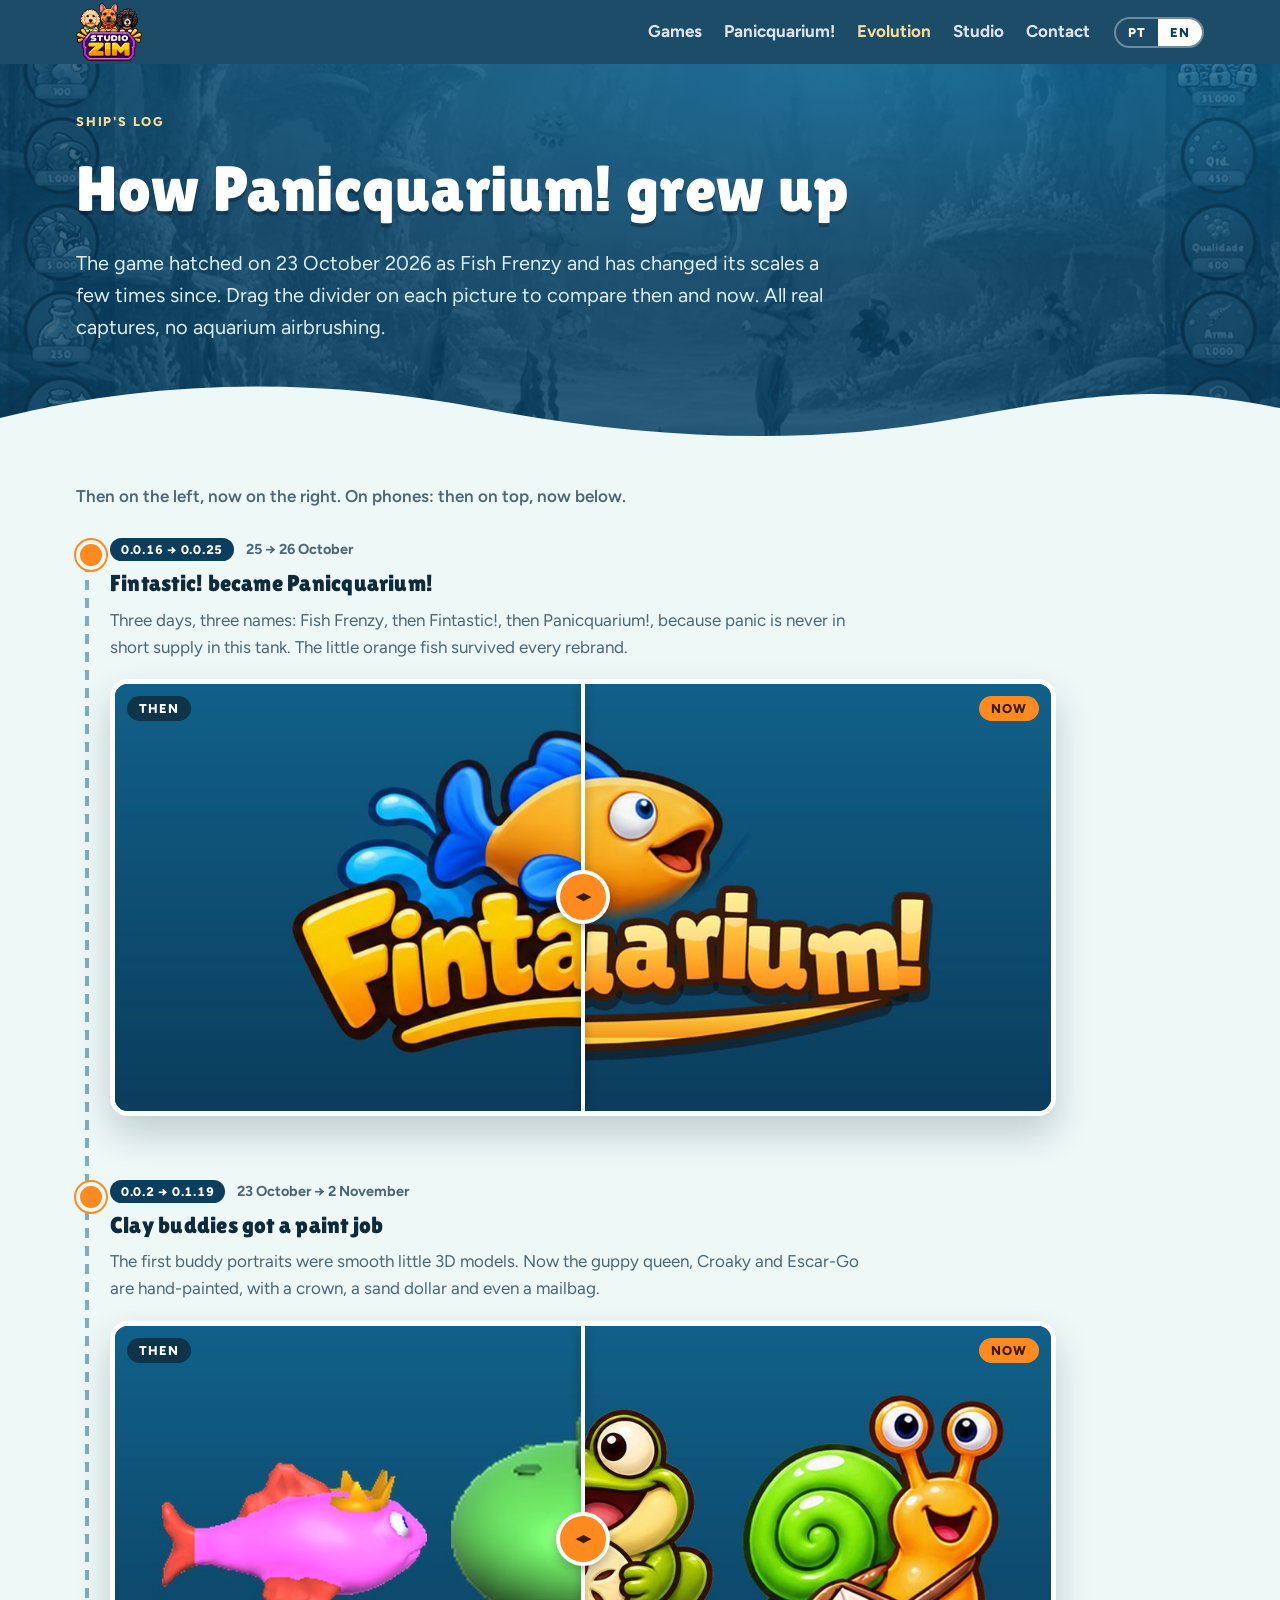
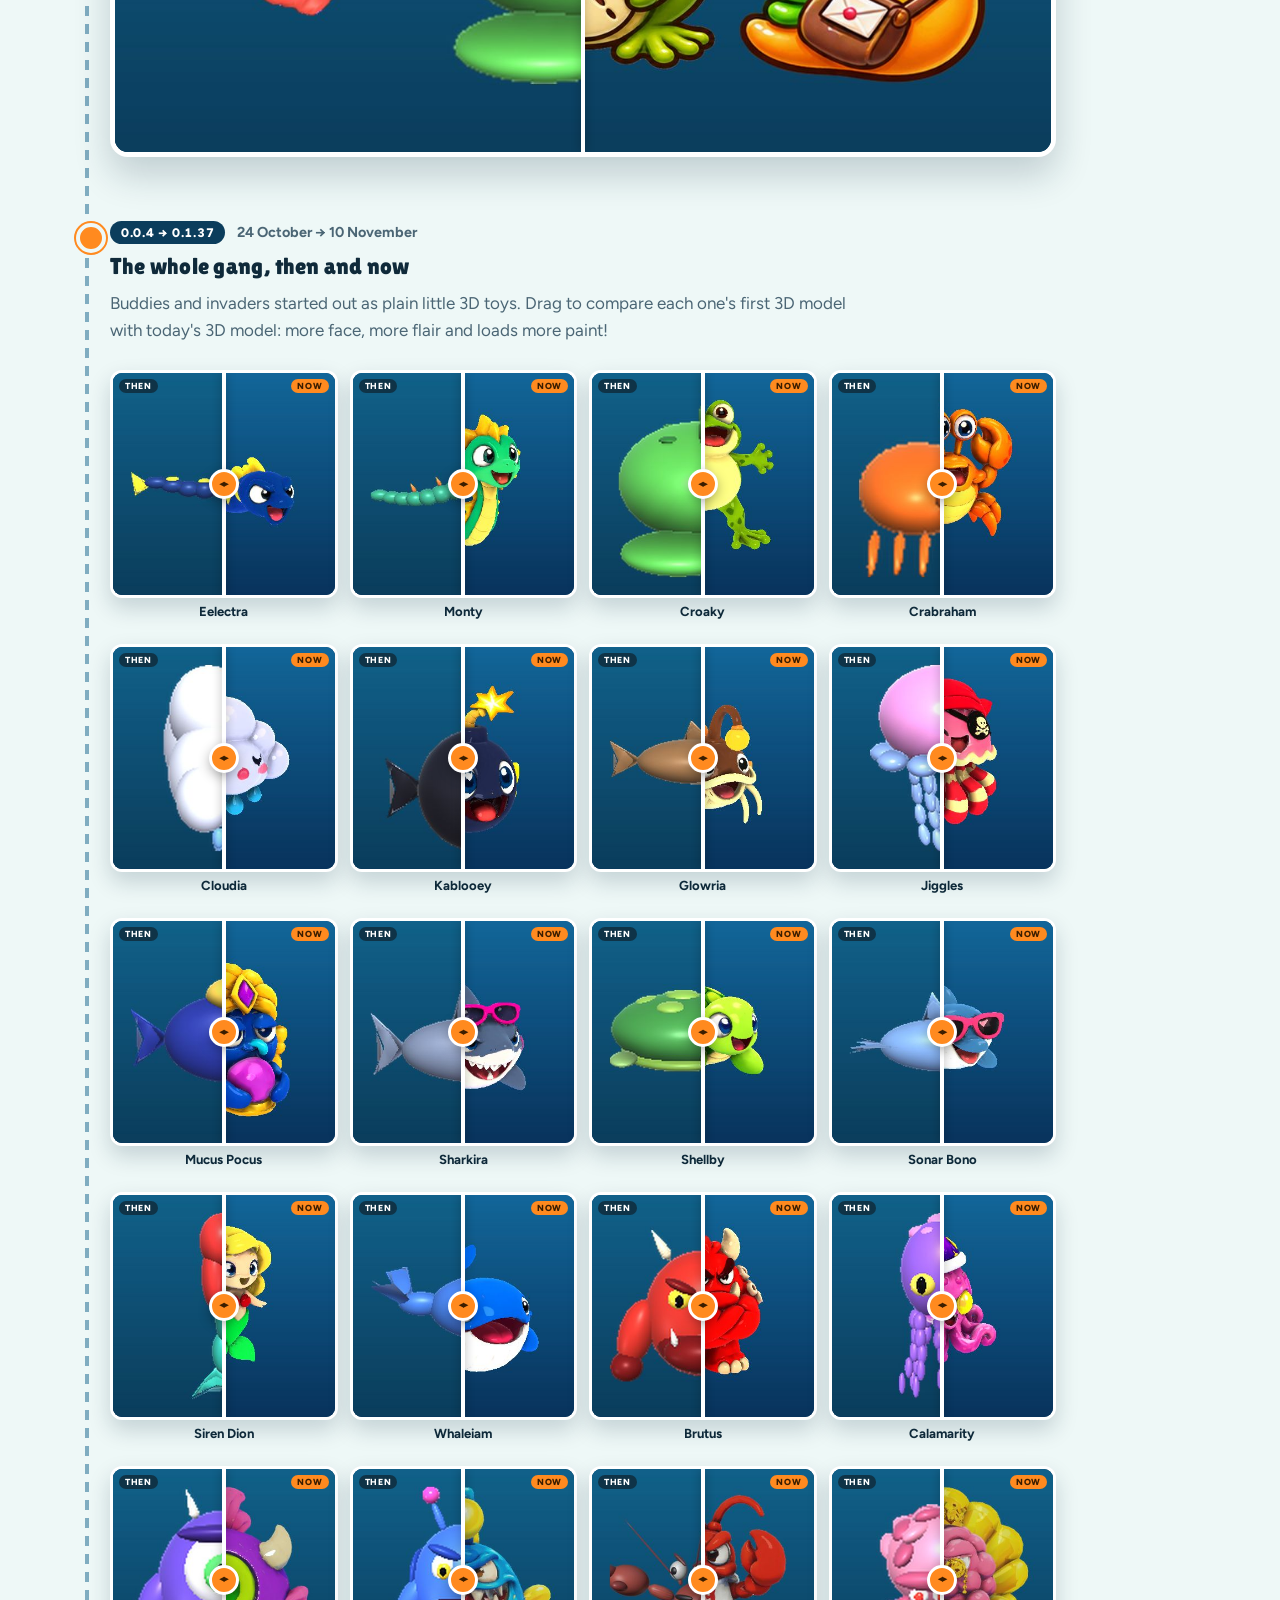
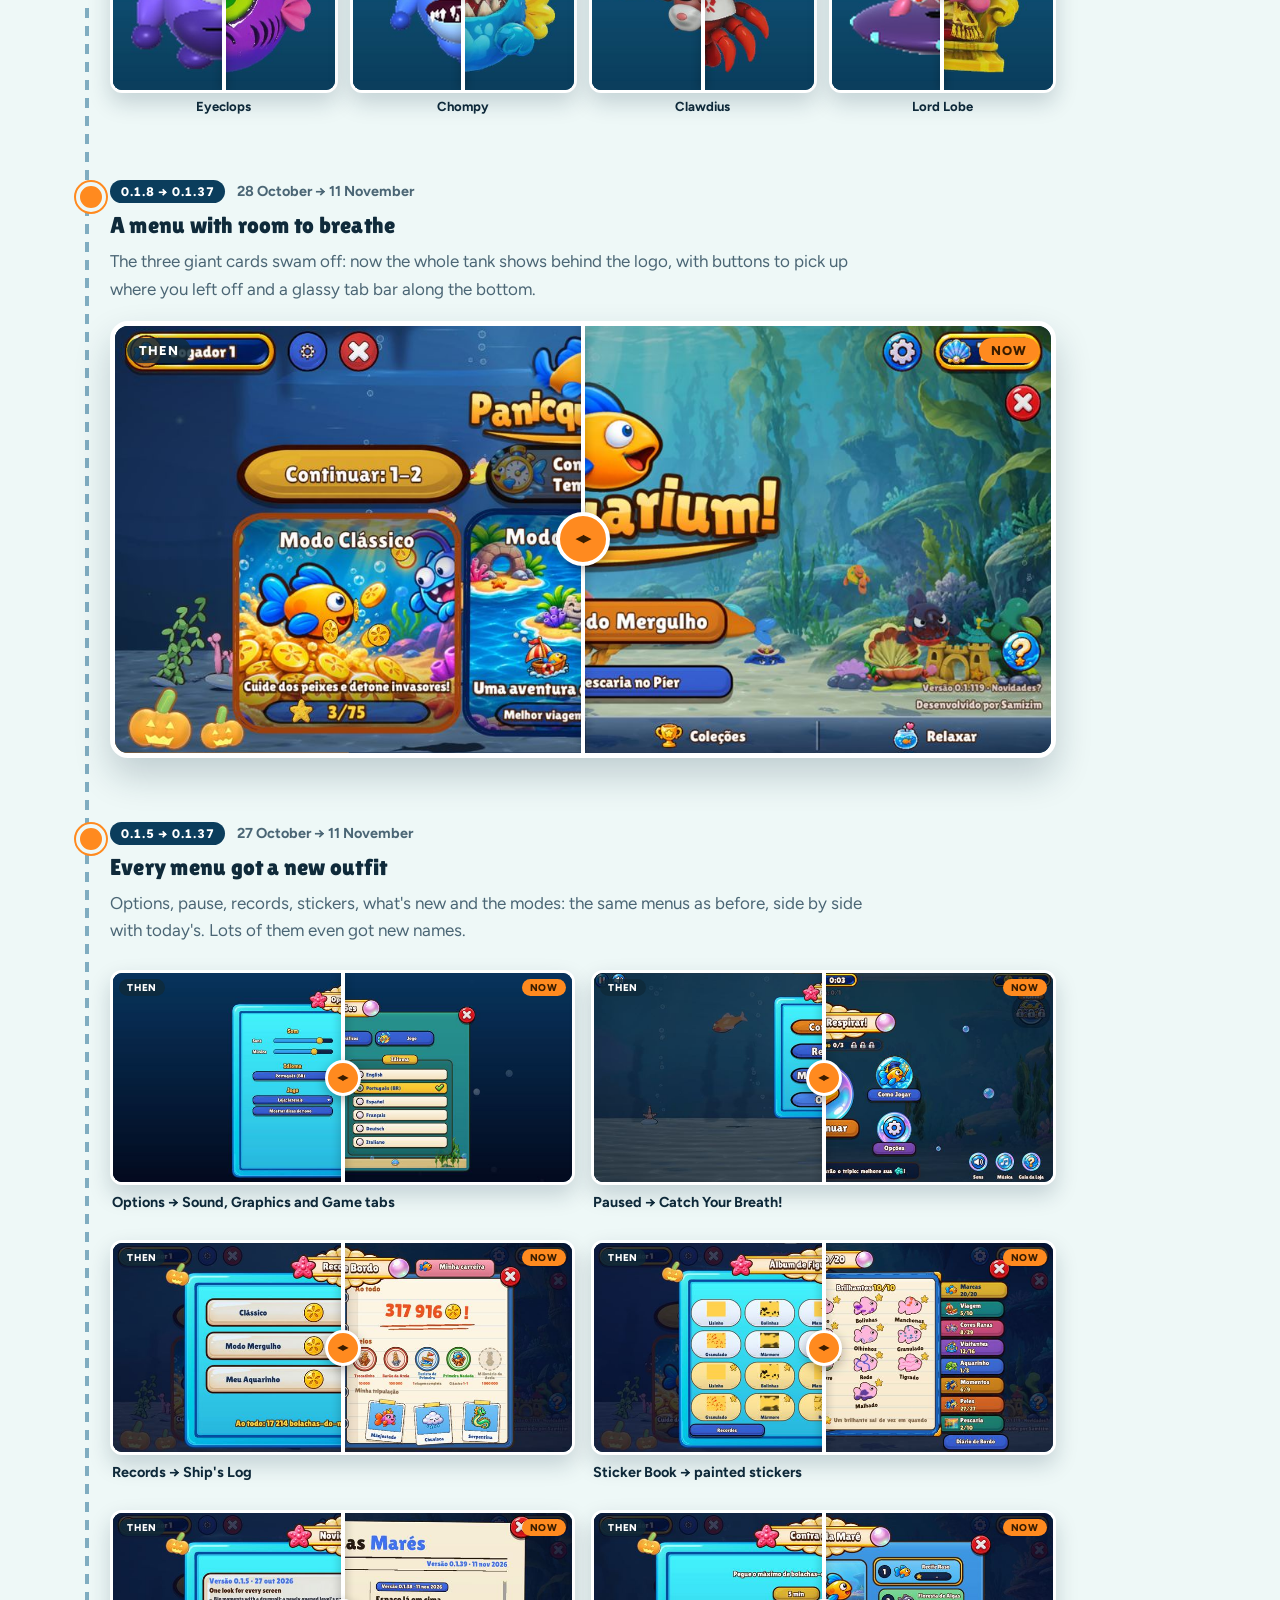
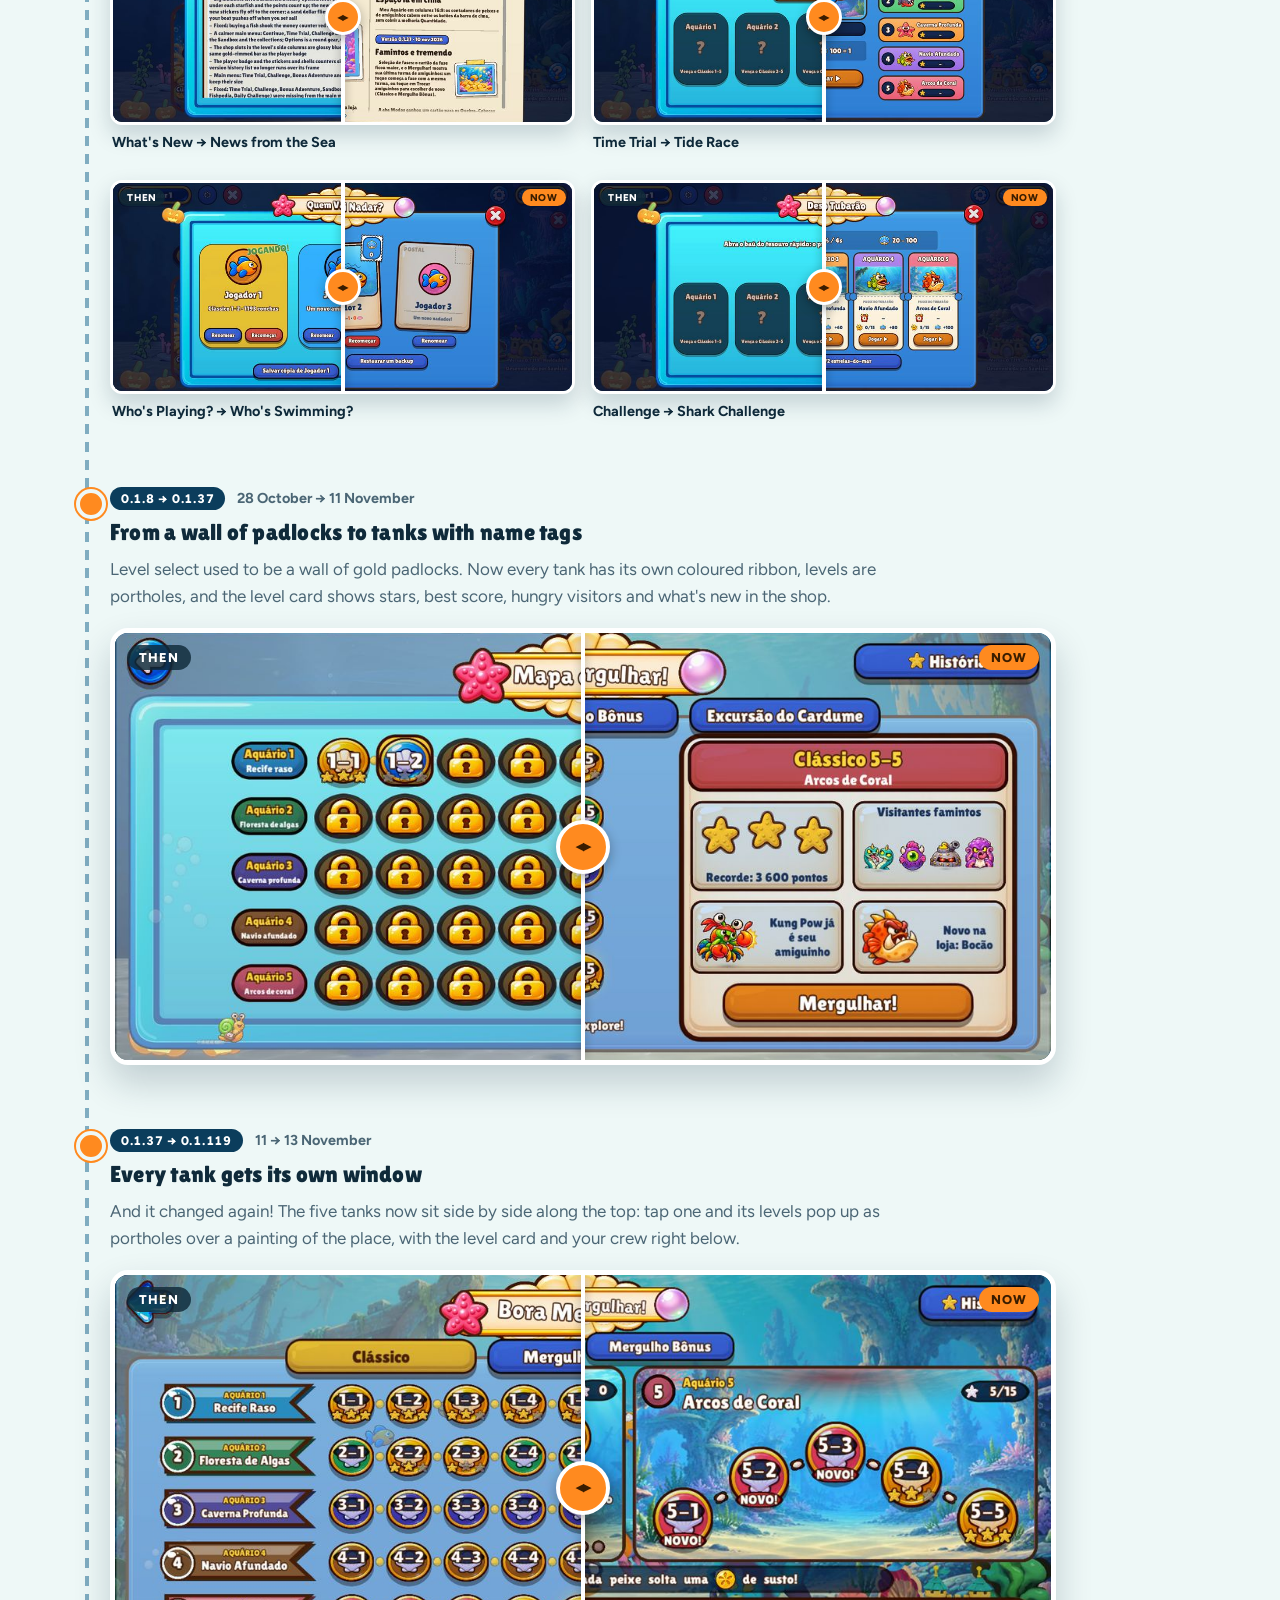
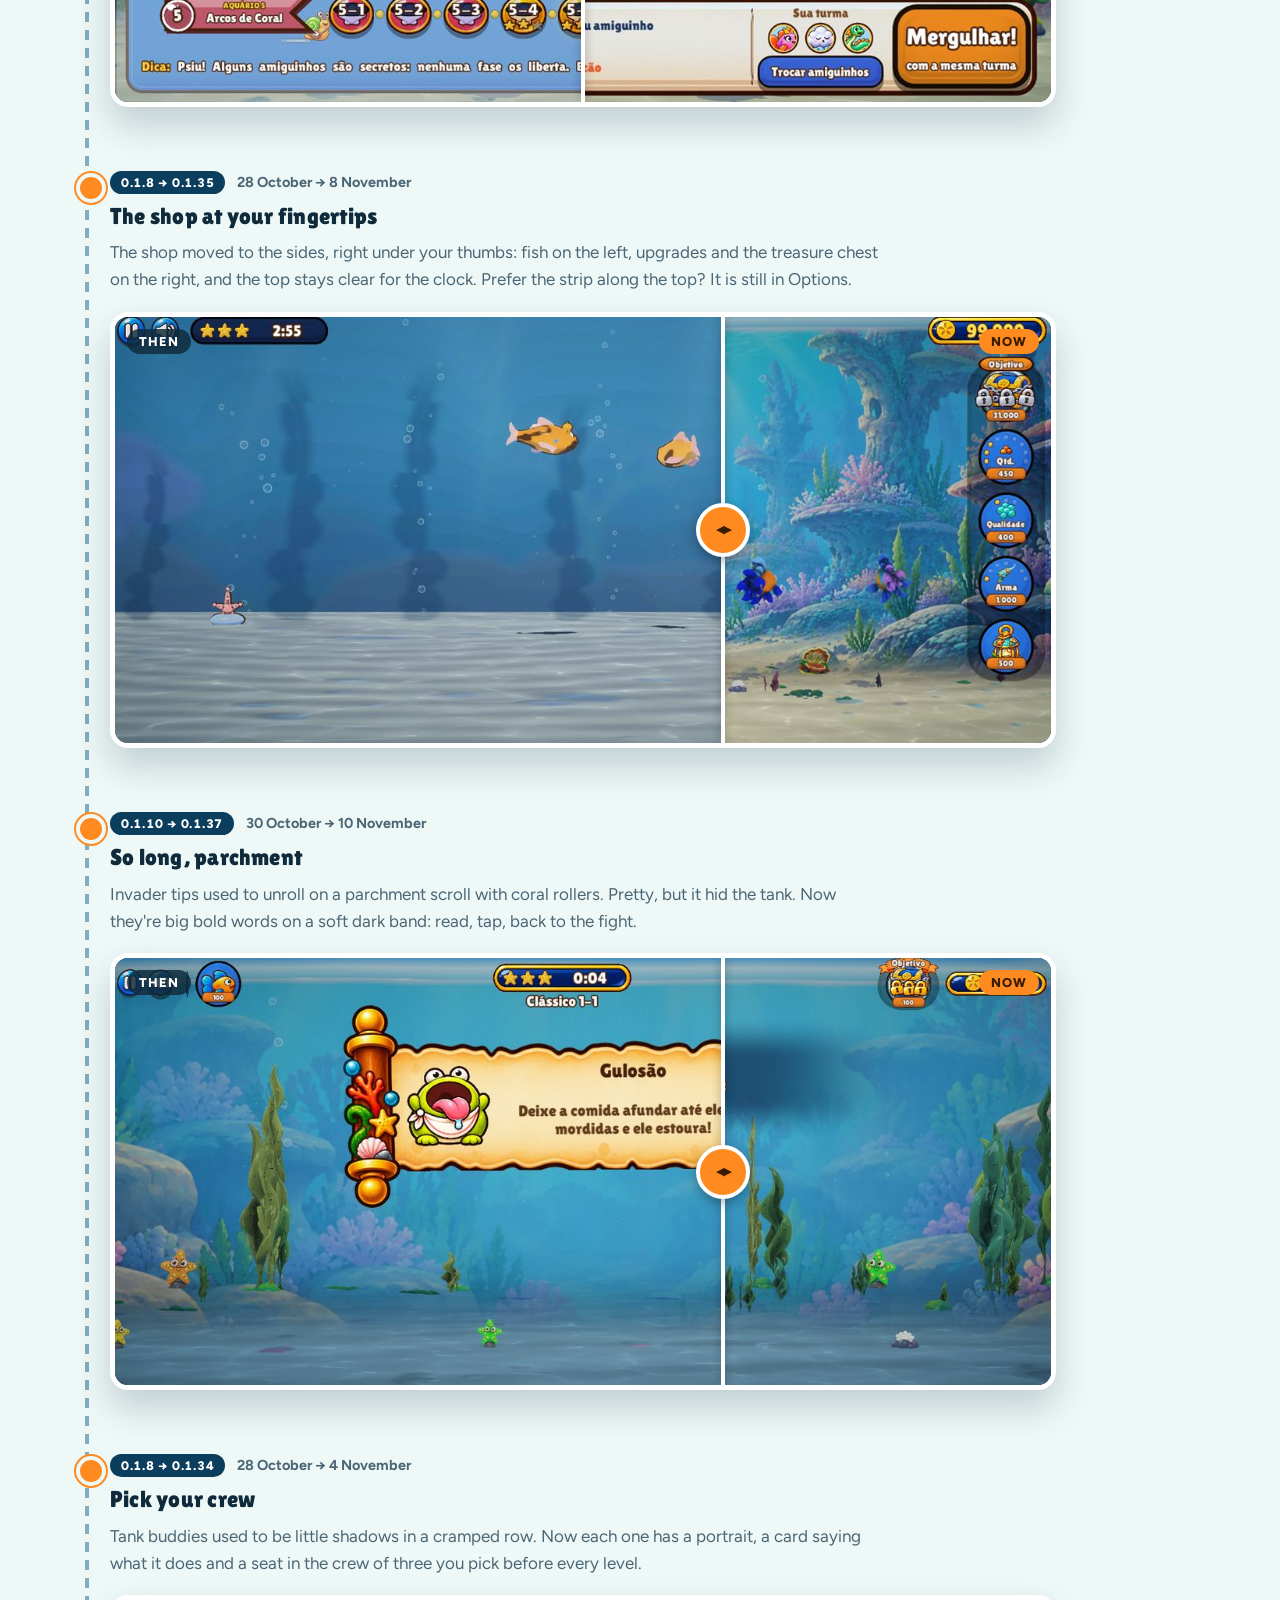
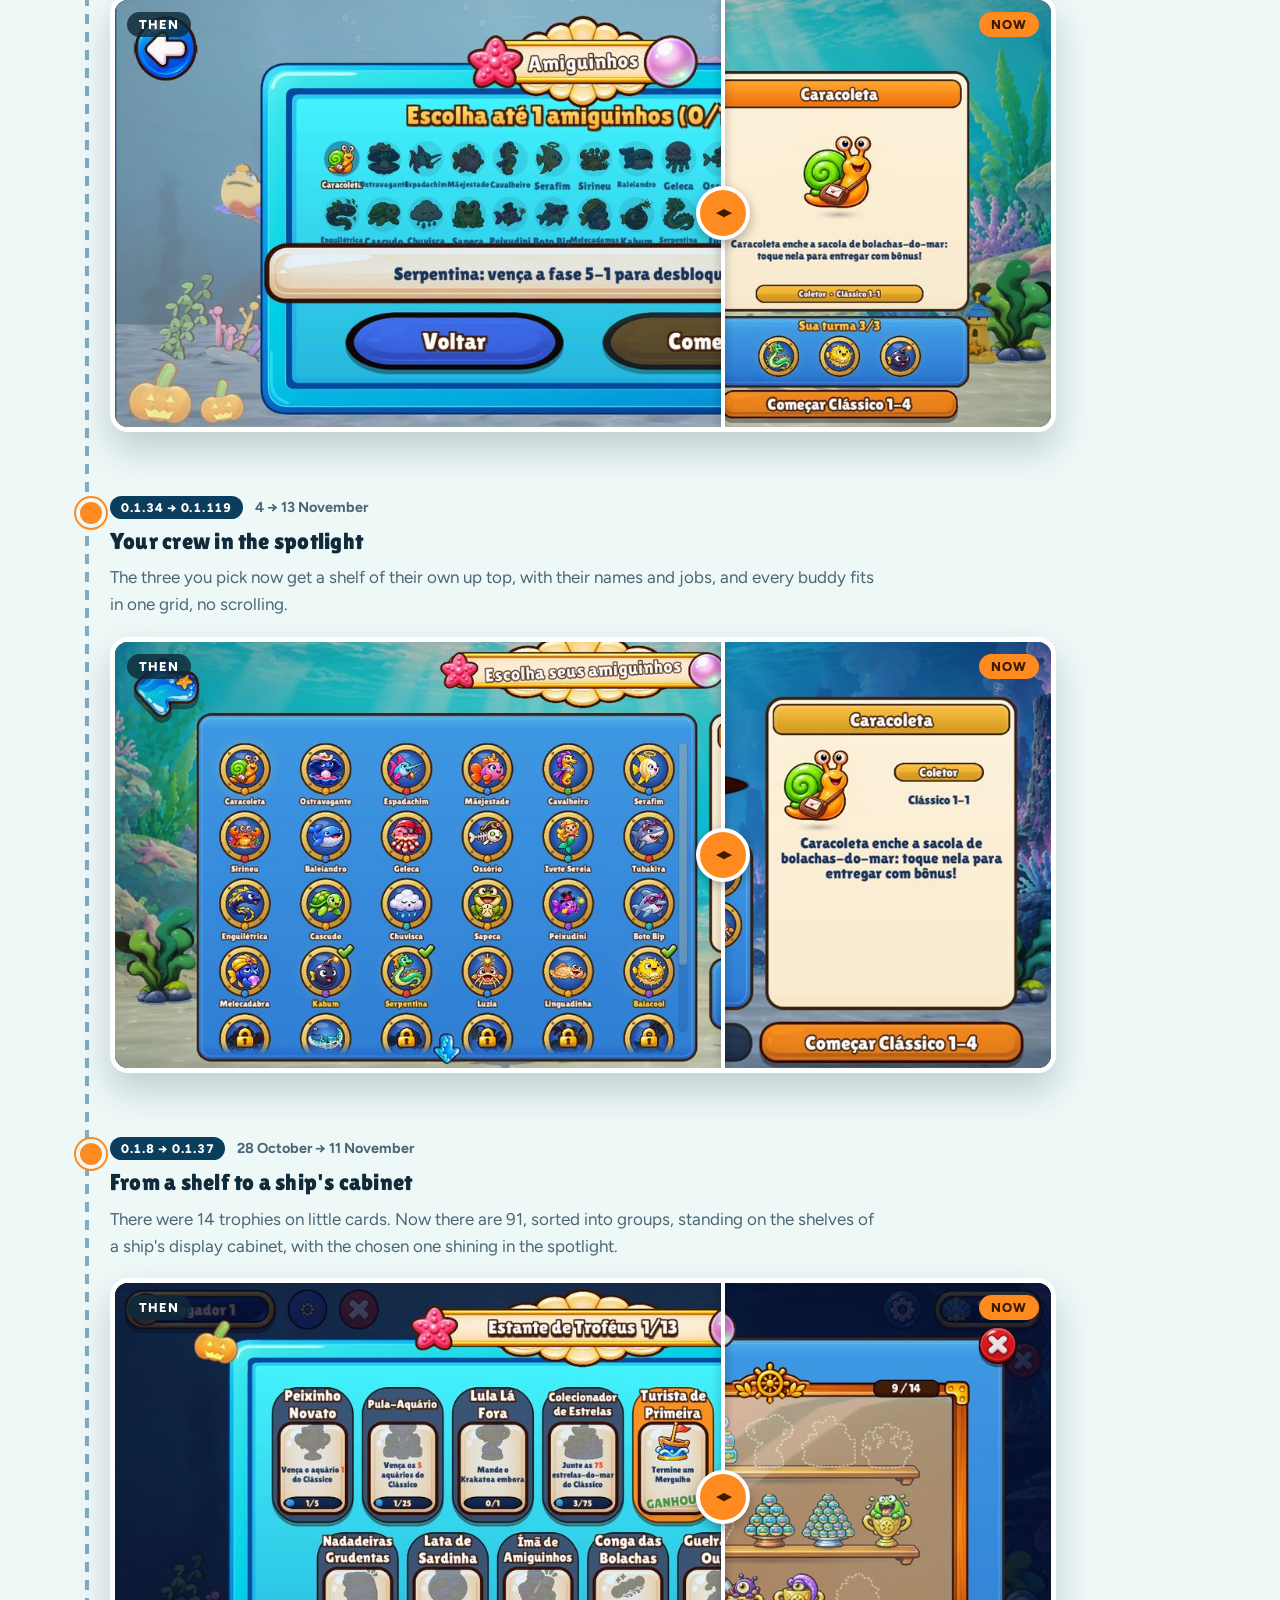
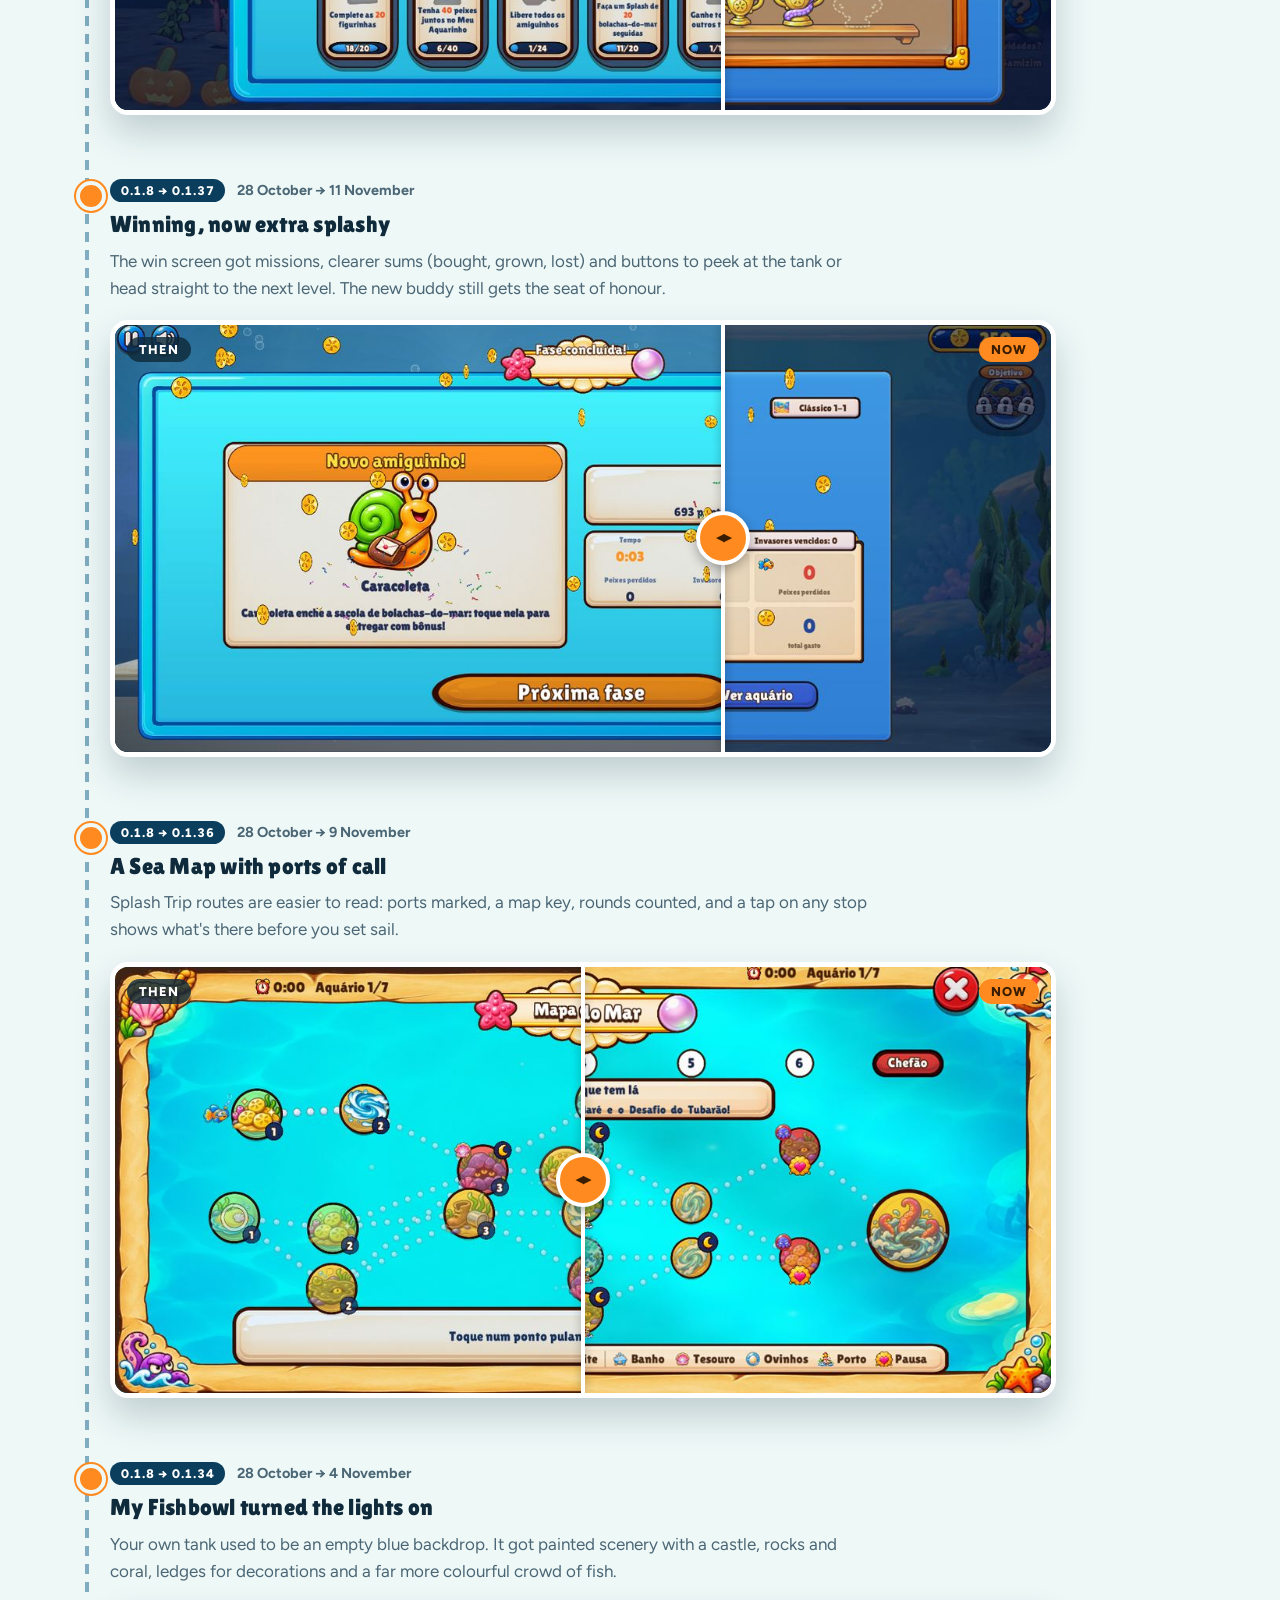
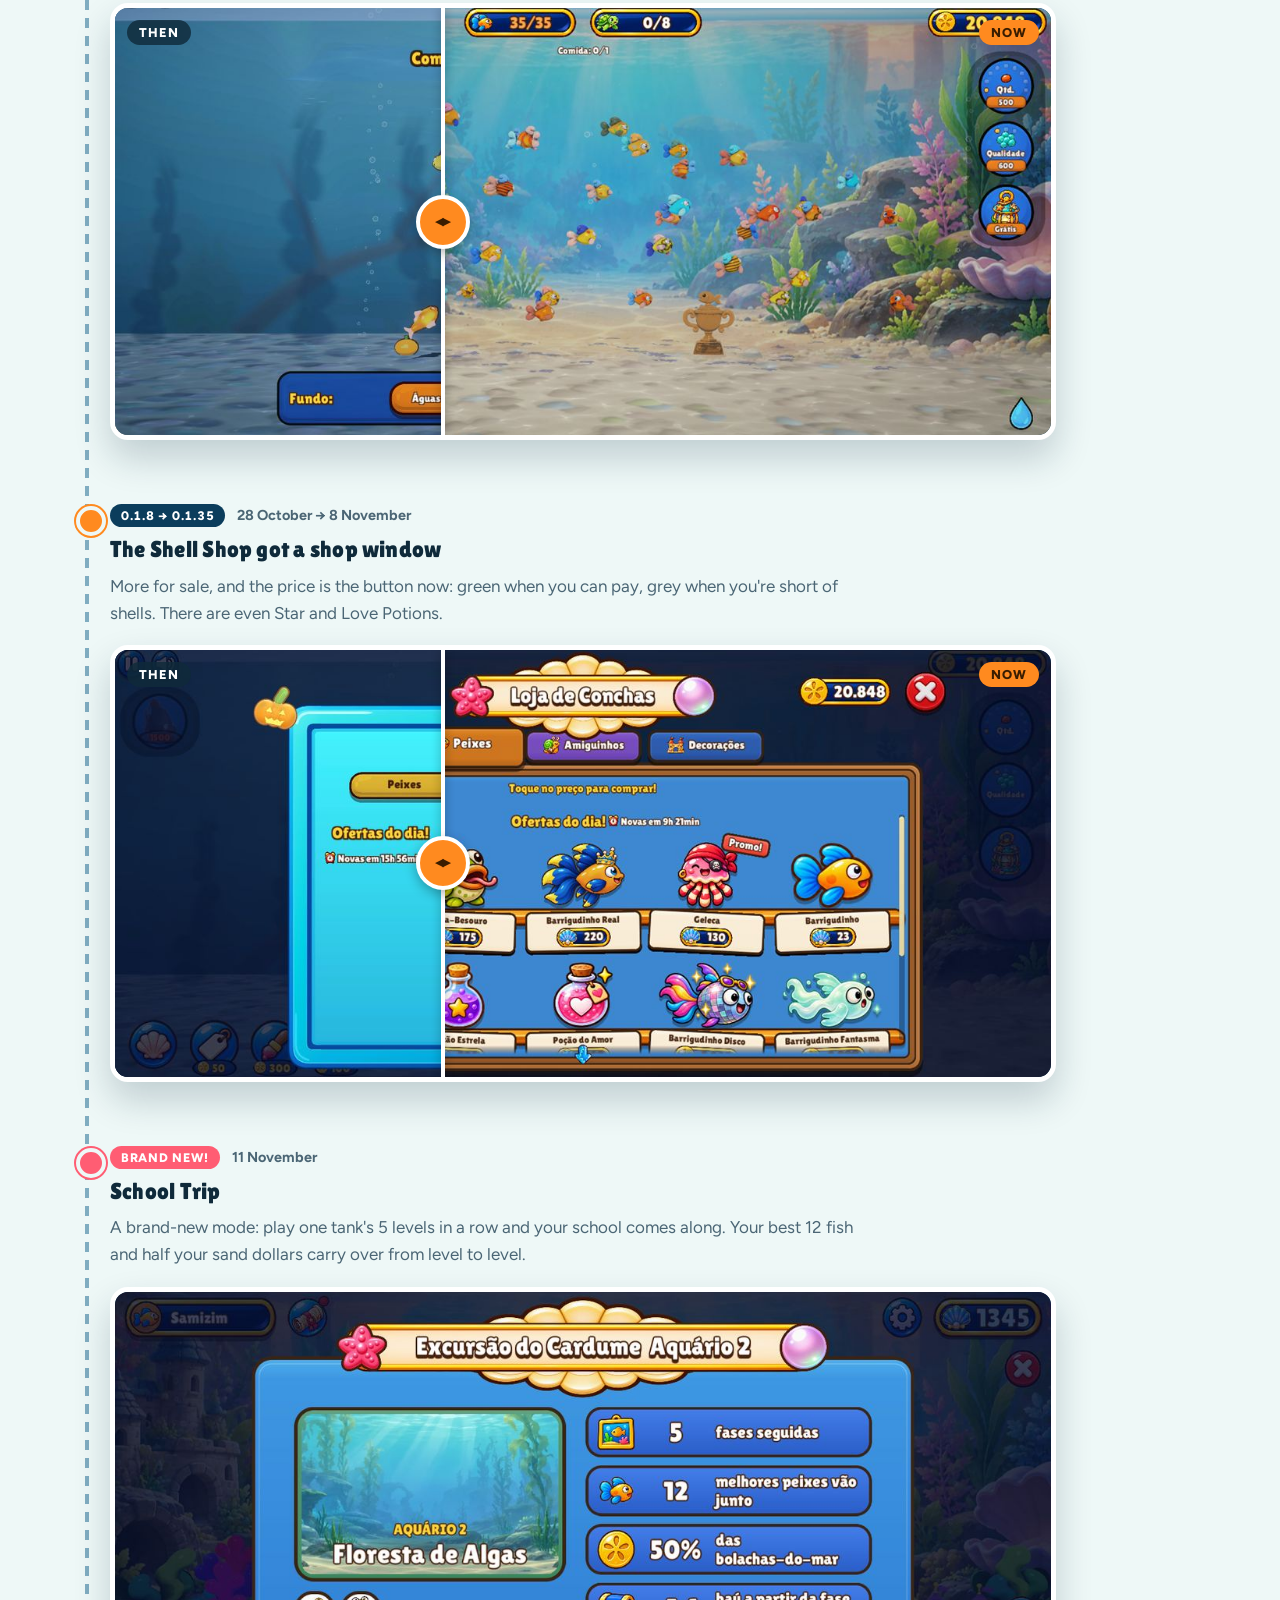
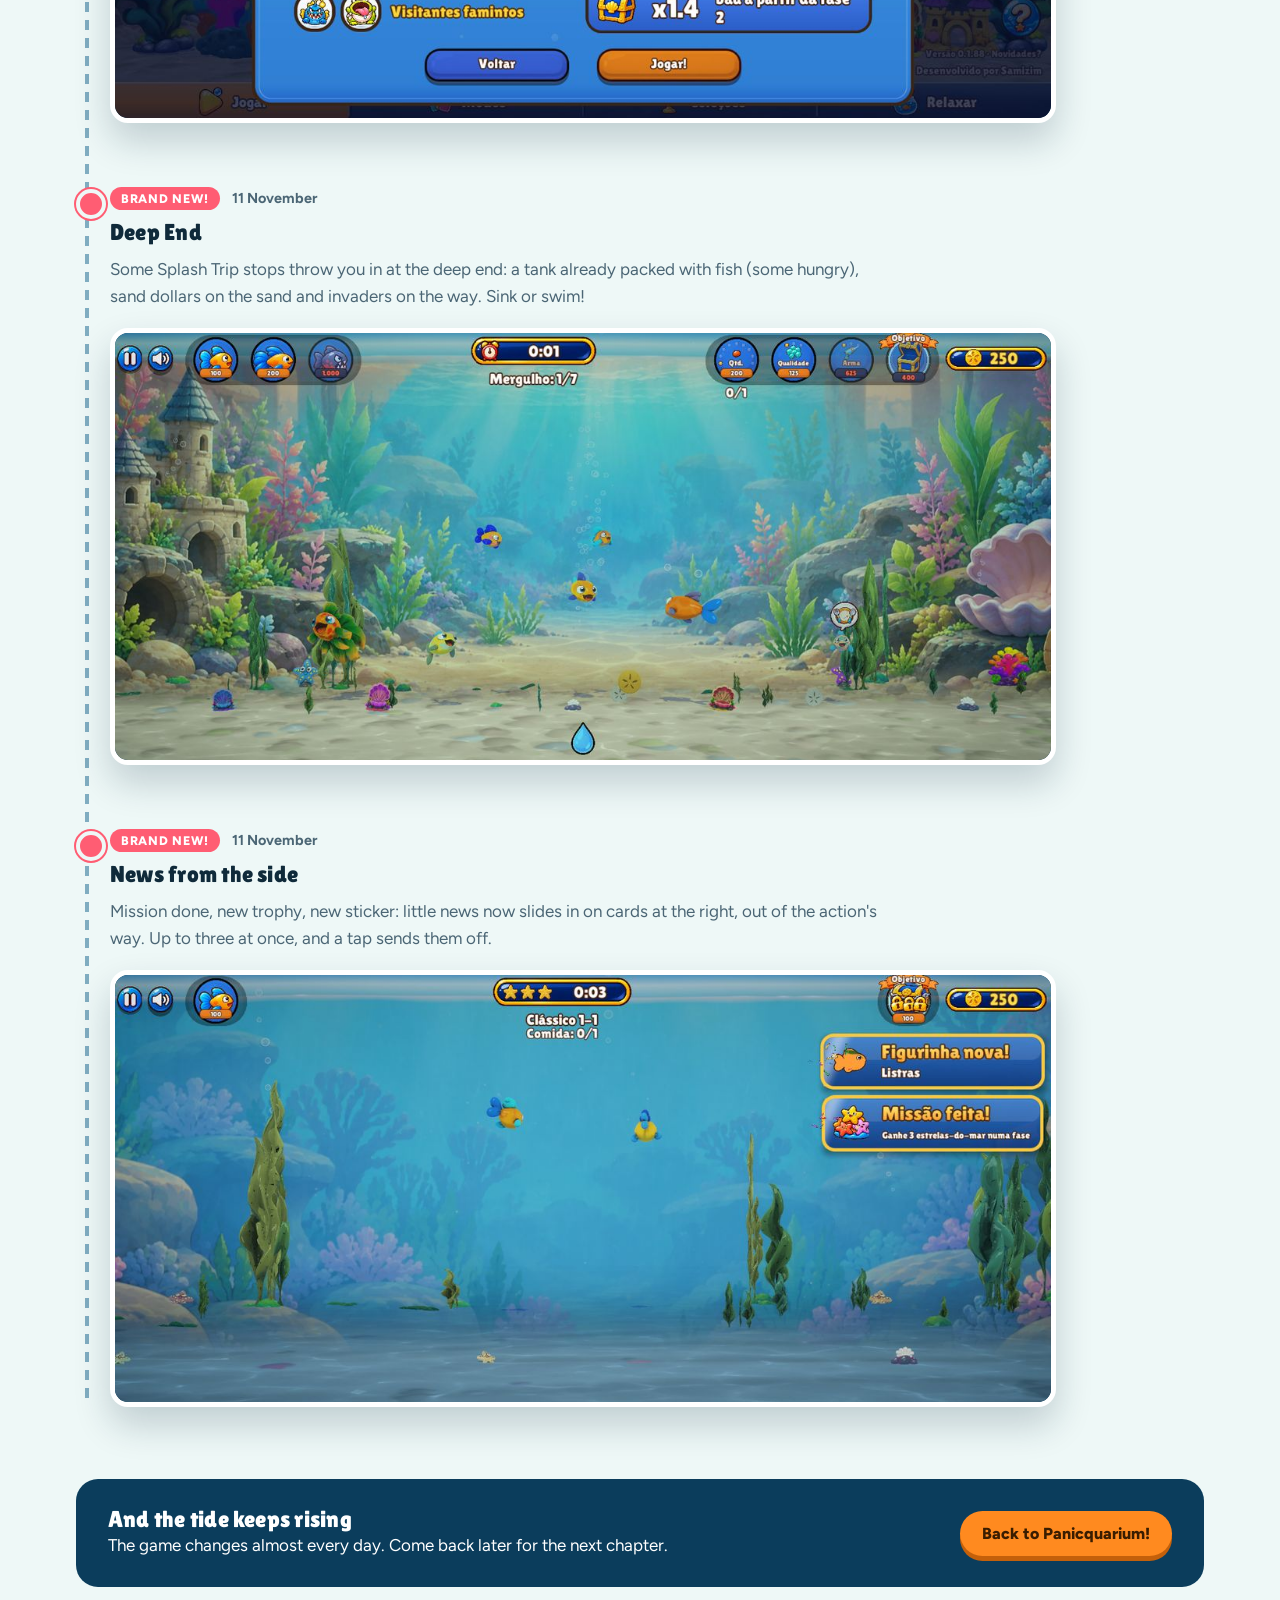
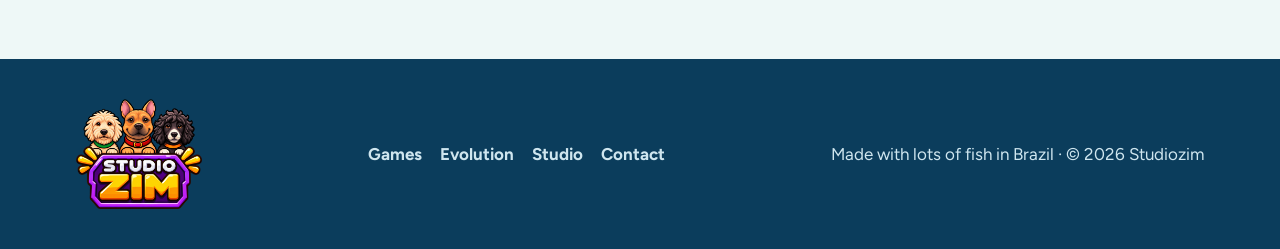
==== commit d296d7b0: "Phones: a menu button in the header opens the nav (Evolução etc. were hidden under 860px)" ====
--- a/evolucao.html
+++ b/evolucao.html
@@ -27,6 +27,7 @@
       <button type="button" id="lang-pt" data-lang="pt" aria-pressed="true">PT</button>
       <button type="button" id="lang-en" data-lang="en" aria-pressed="false">EN</button>
     </div>
+    <button type="button" class="menu-btn" aria-expanded="false" aria-label="Menu"><span aria-hidden="true">&#9776;</span></button>
   </div>
 </header>
 
--- a/style.css
+++ b/style.css
@@ -53,6 +53,7 @@
 .lang { display: flex; border: 2px solid rgba(255,255,255,.35); border-radius: 999px; overflow: hidden; }
 .lang button { font: 800 .8rem var(--f-body); letter-spacing: .08em; padding: 6px 12px; border: 0; background: transparent; color: #fff; cursor: pointer; }
 .lang button[aria-pressed="true"] { background: #fff; color: var(--sea); }
+.menu-btn { display: none; width: 42px; height: 42px; border-radius: 12px; border: 2px solid rgba(255,255,255,.35); background: transparent; color: #fff; font-size: 1.35rem; line-height: 1; cursor: pointer; }
 
 /* hero */
 .hero { position: relative; color: #fff; background: radial-gradient(120% 90% at 70% 0%, var(--sea-2), var(--sea) 60%); overflow: hidden; }
@@ -164,6 +165,9 @@
   .games { grid-template-columns: 1fr; }
   .modes, .gallery { grid-template-columns: 1fr 1fr; }
   .nav { display: none; }
+  .menu-btn { display: grid; place-items: center; }
+  .top.open .nav { display: flex; flex-direction: column; gap: 0; position: absolute; top: 100%; left: 0; right: 0; margin: 0; background: var(--sea); padding: 6px 16px 14px; box-shadow: 0 12px 24px rgba(0,0,0,.28); }
+  .top.open .nav a { padding: 12px 4px; font-size: 1.05rem; border-bottom: 1px solid rgba(255,255,255,.12); }
   .lang { margin-left: auto; }
   .hero-shot { transform: none; }
 }
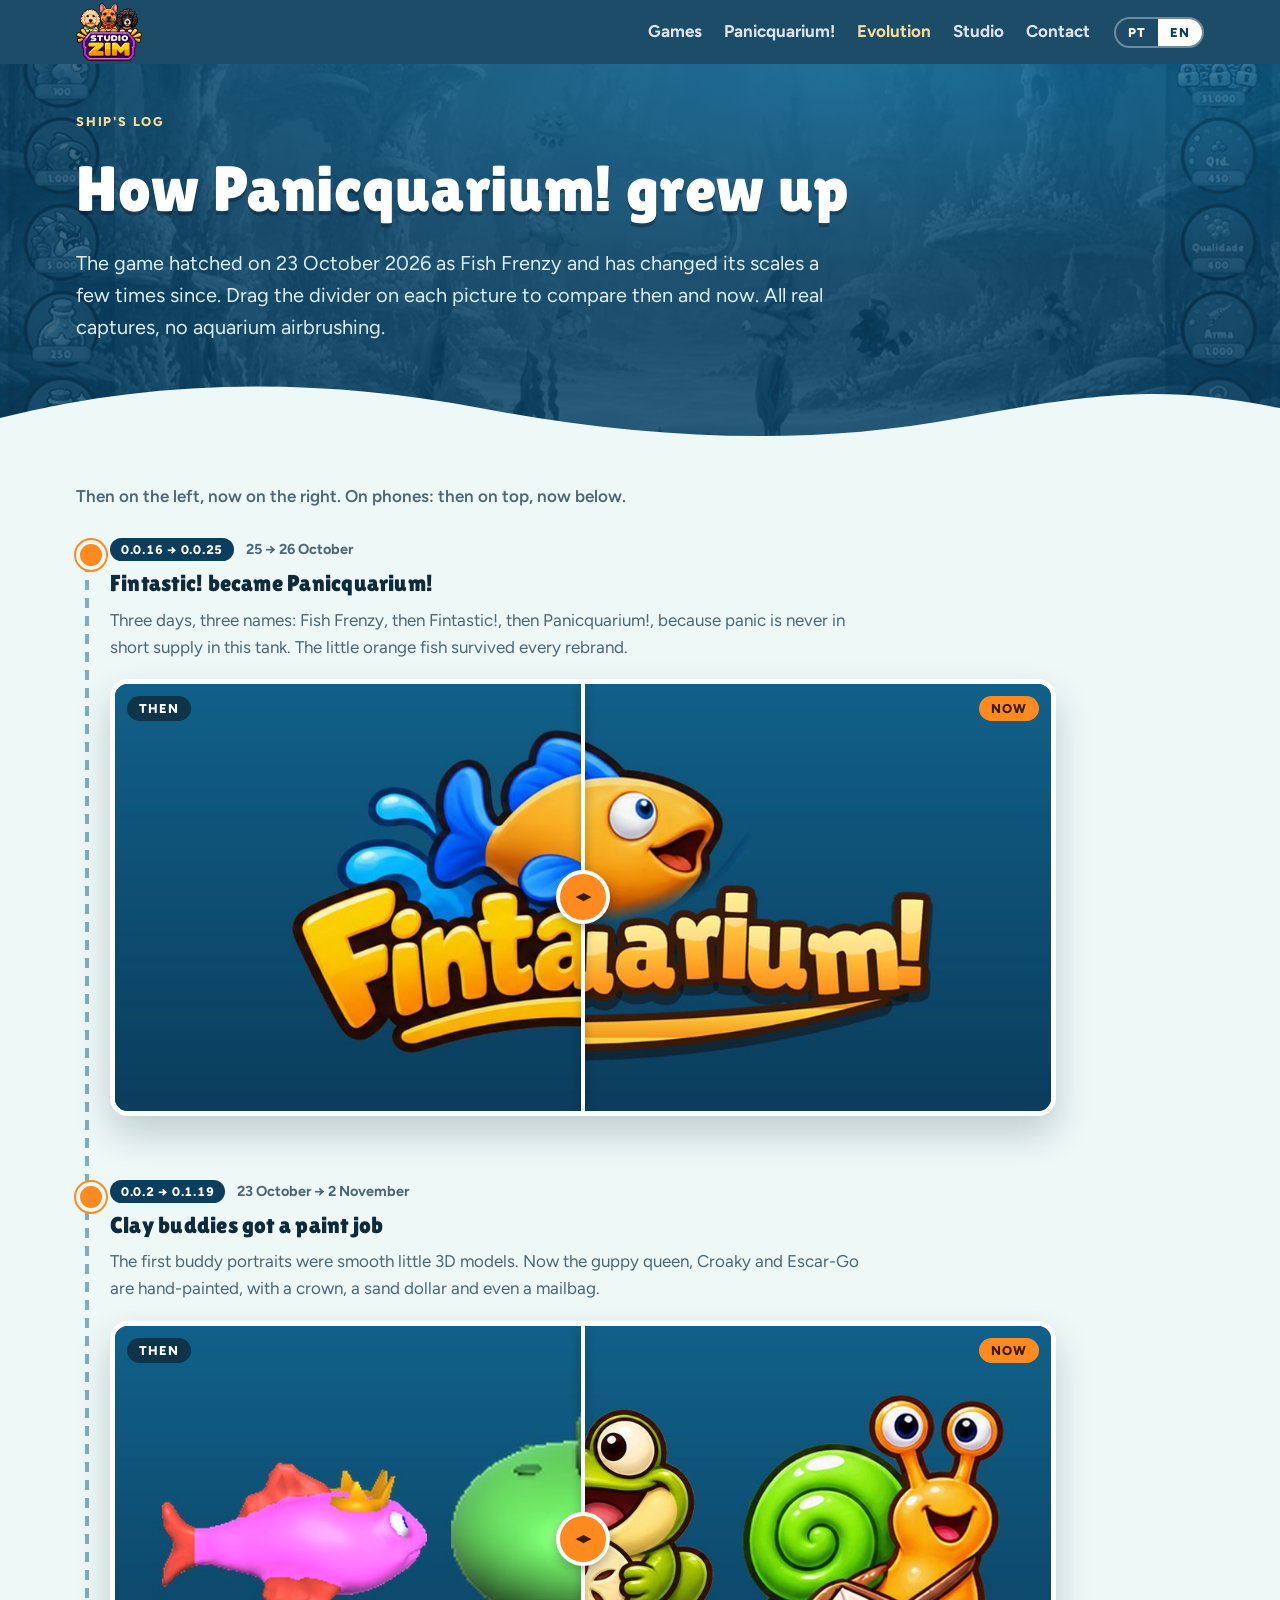
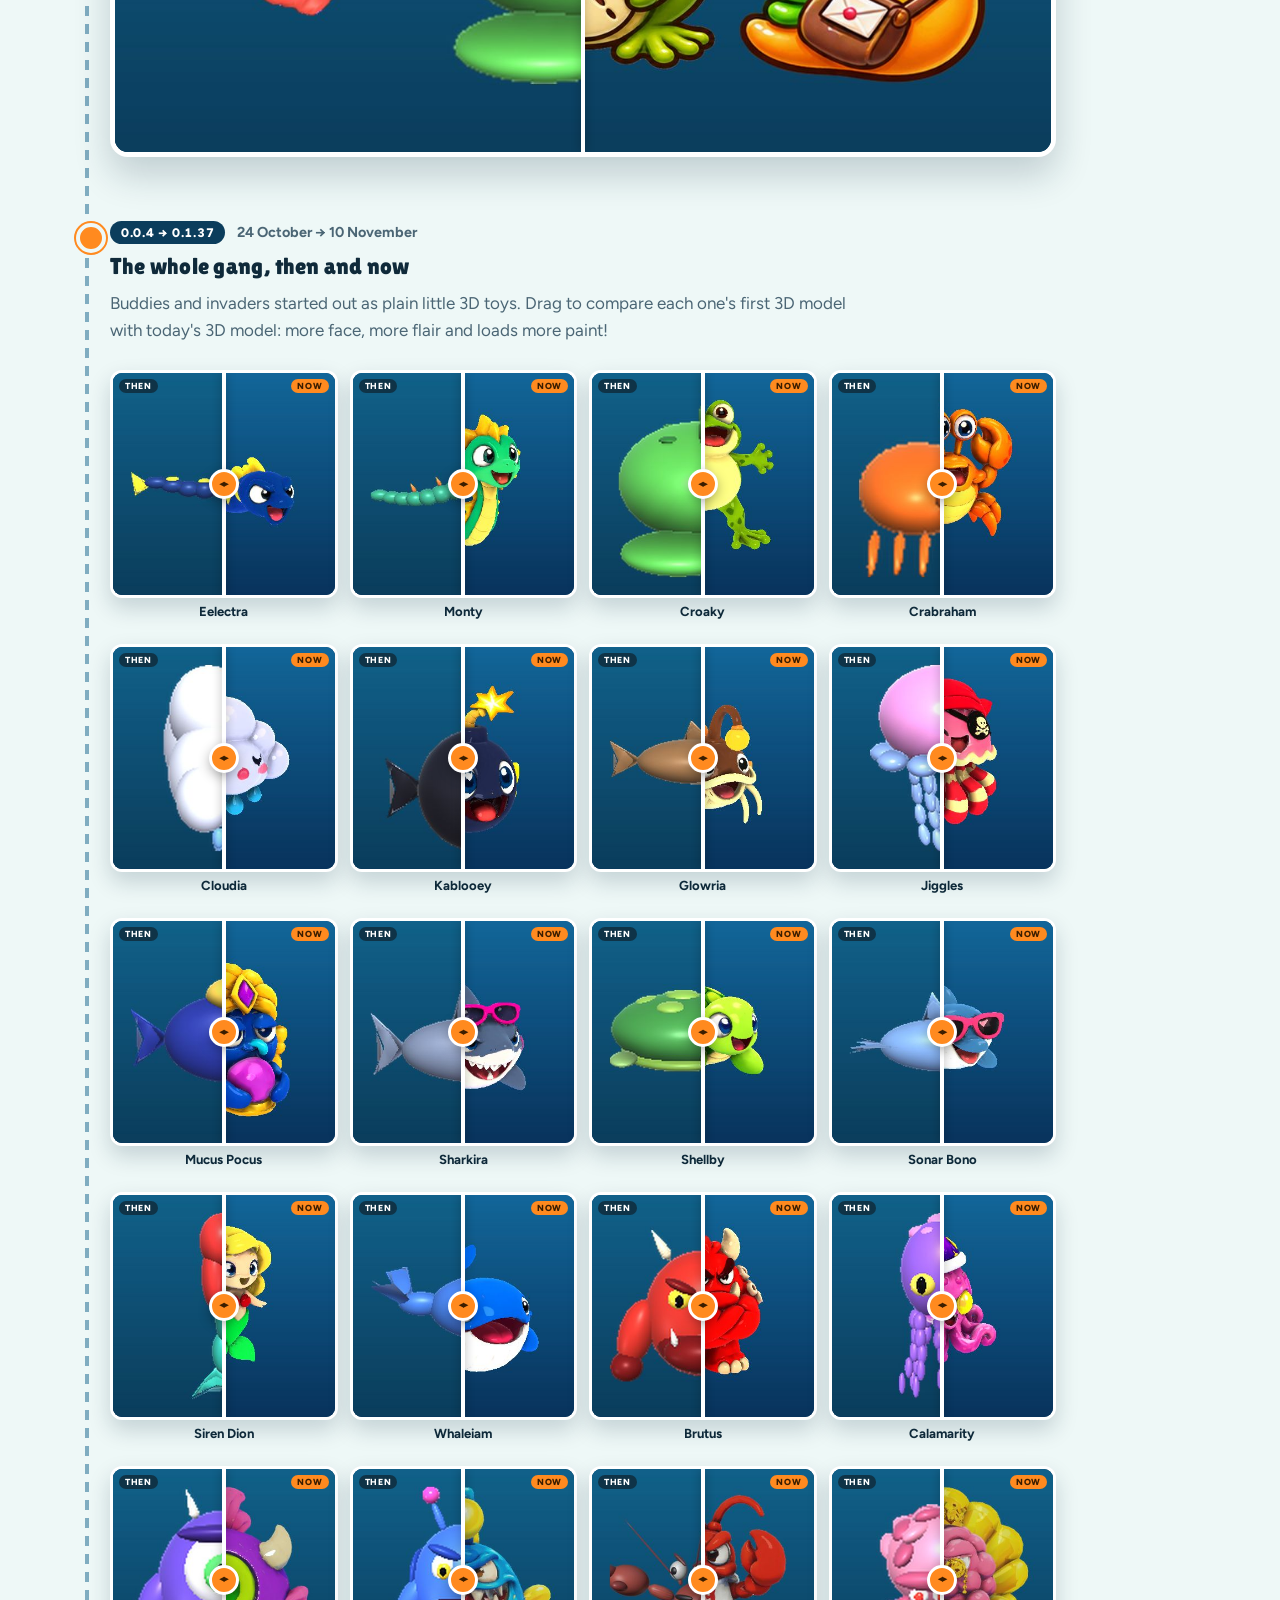
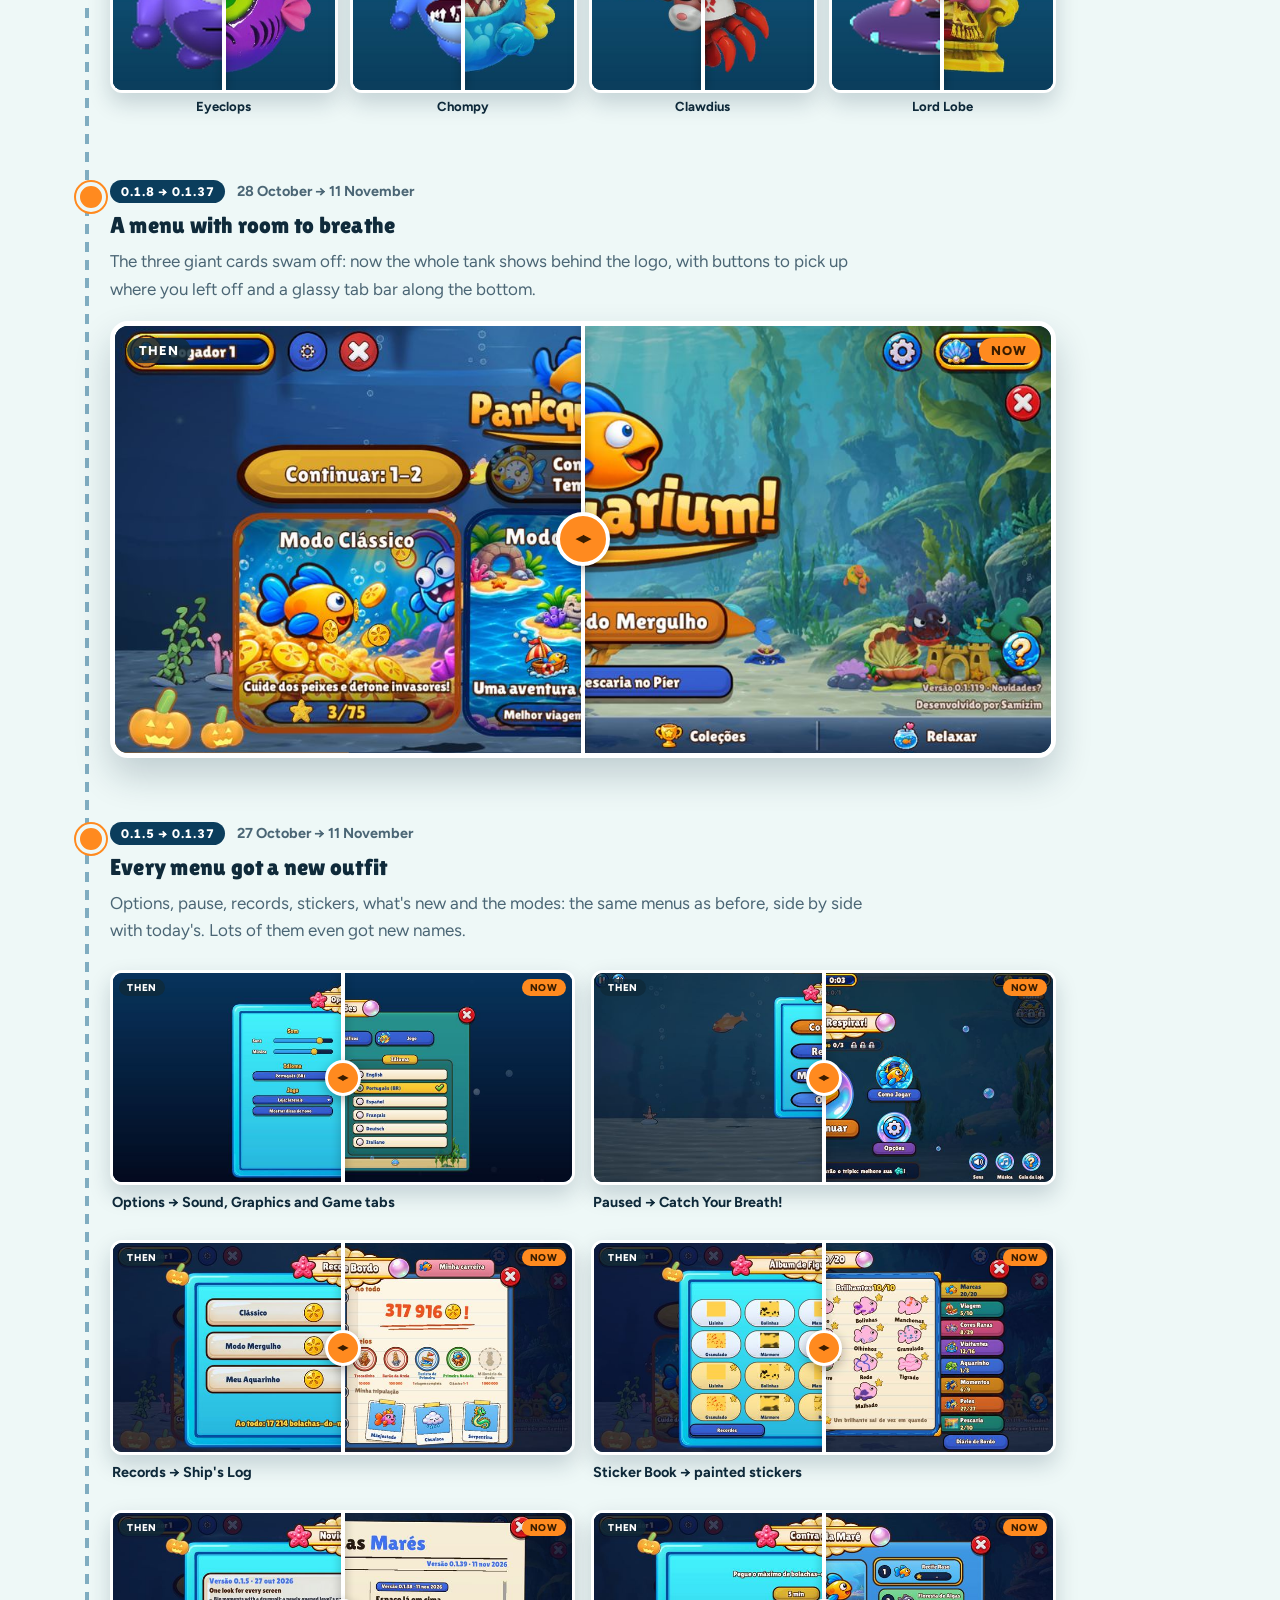
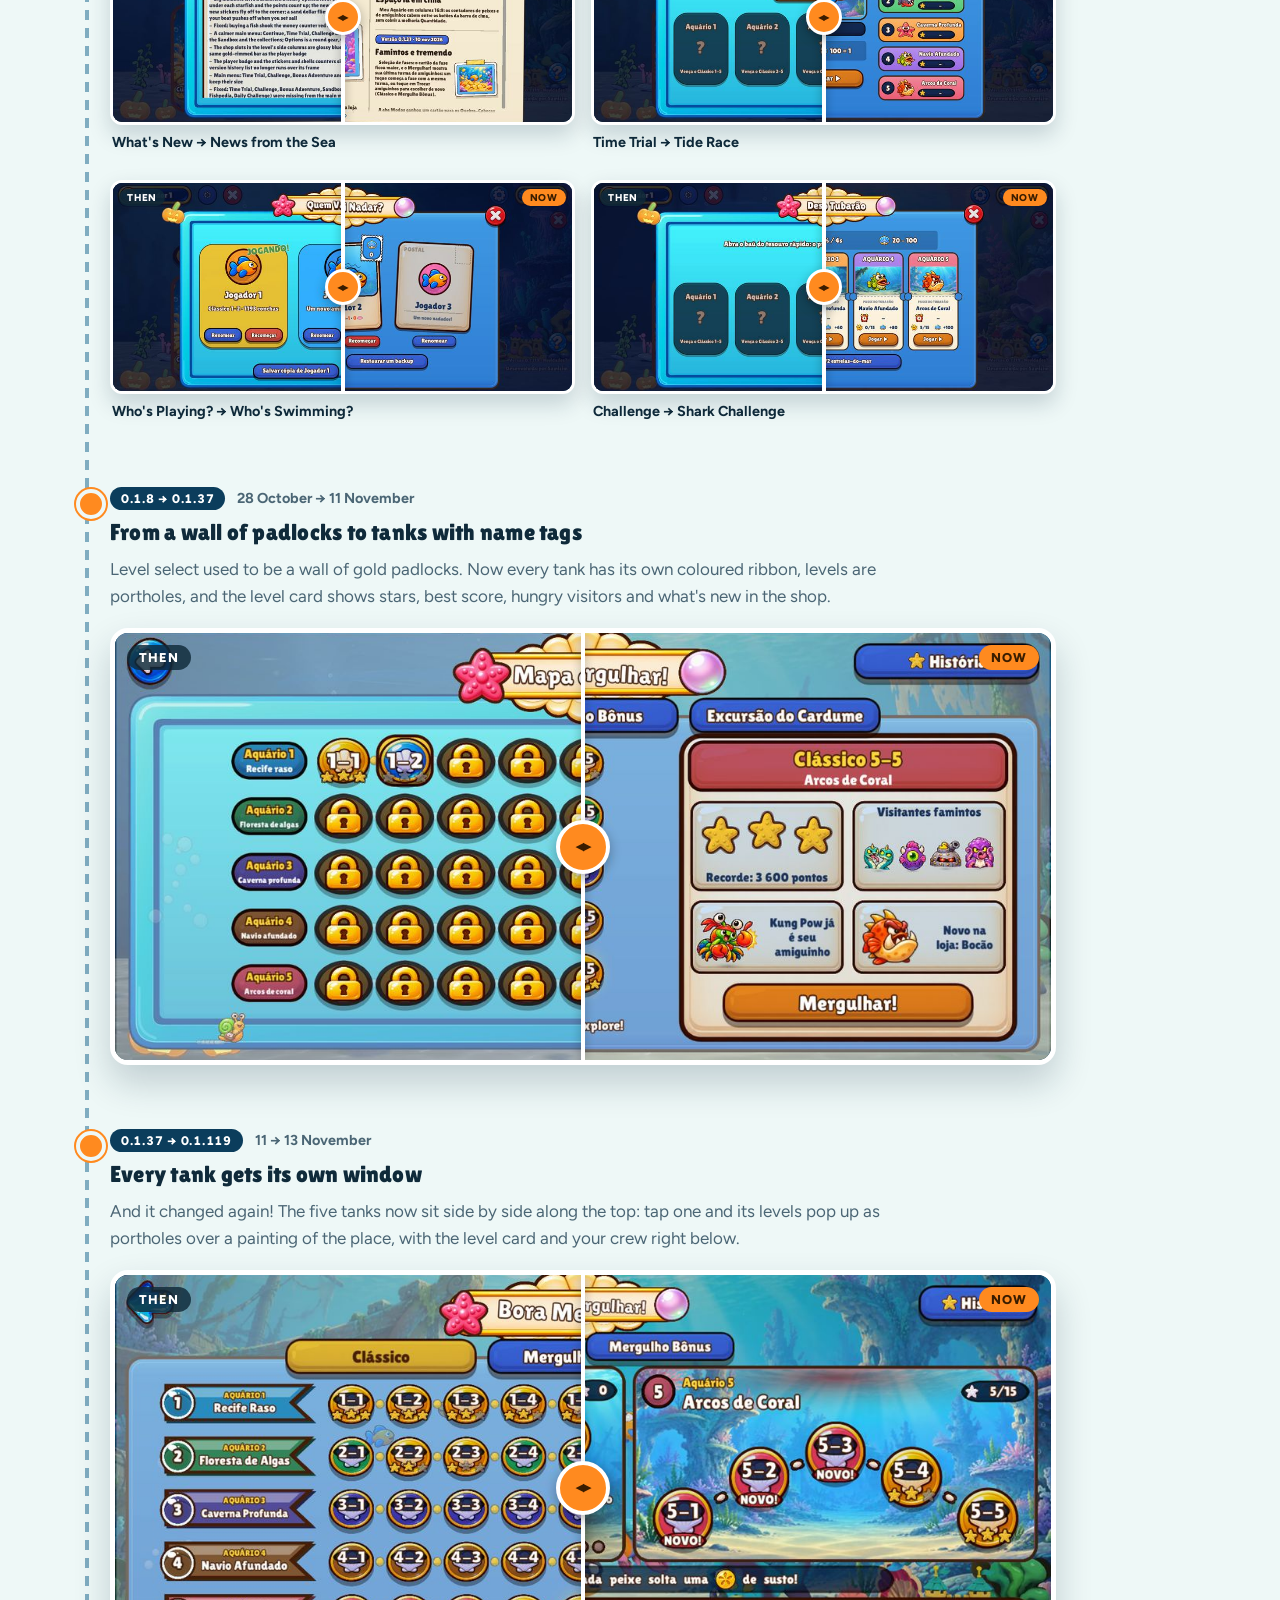
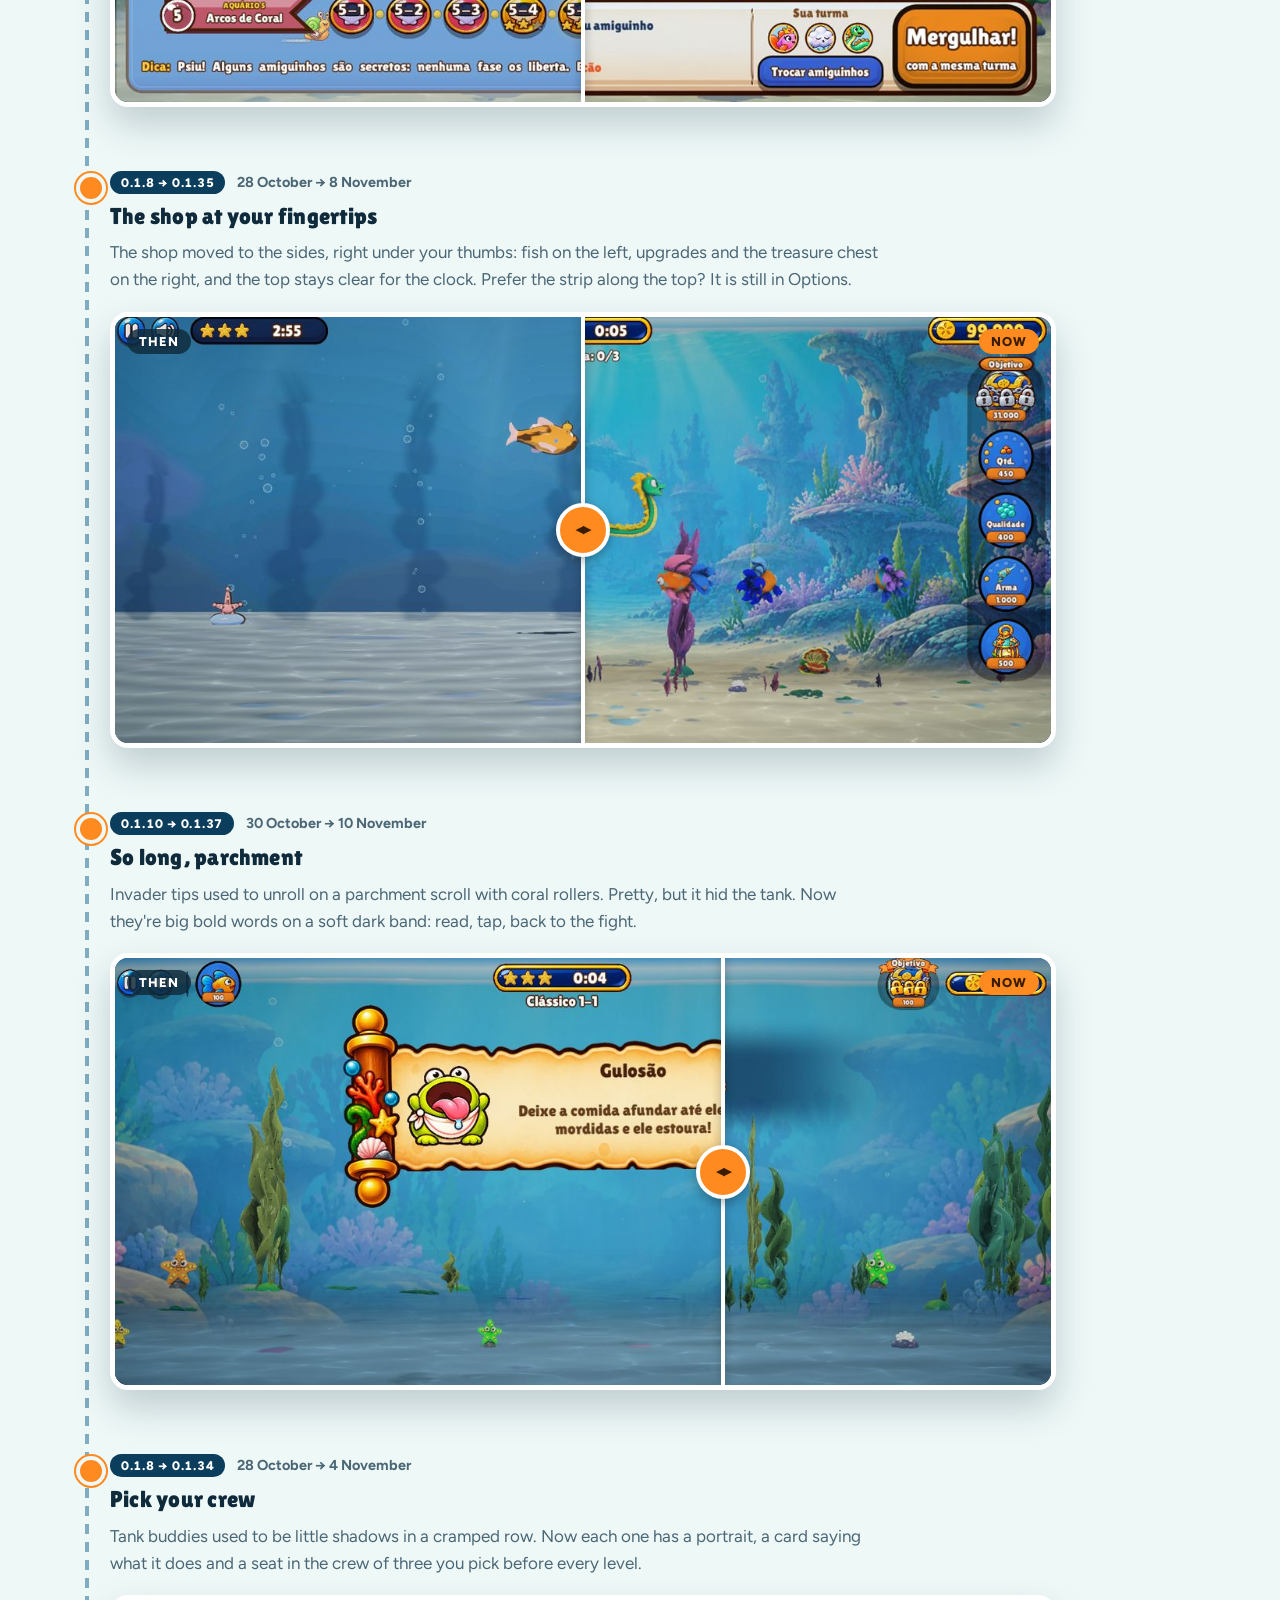
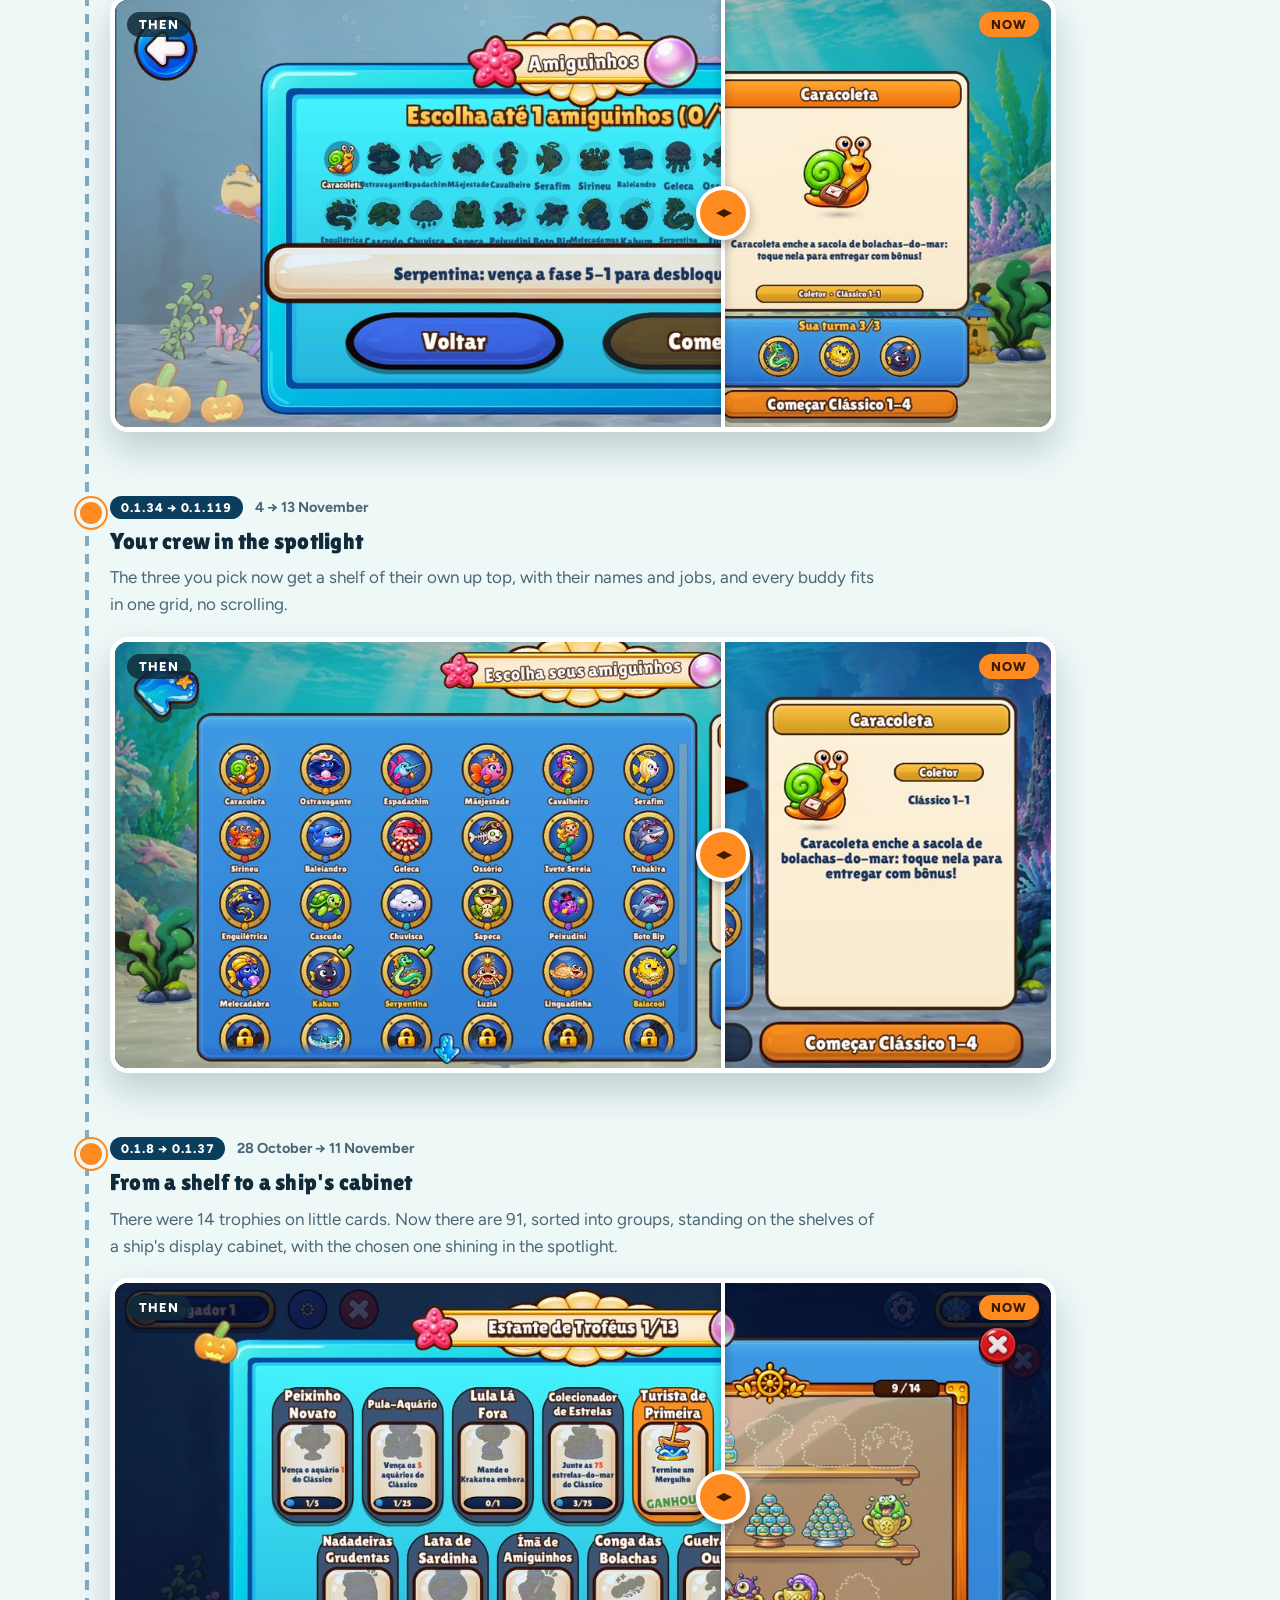
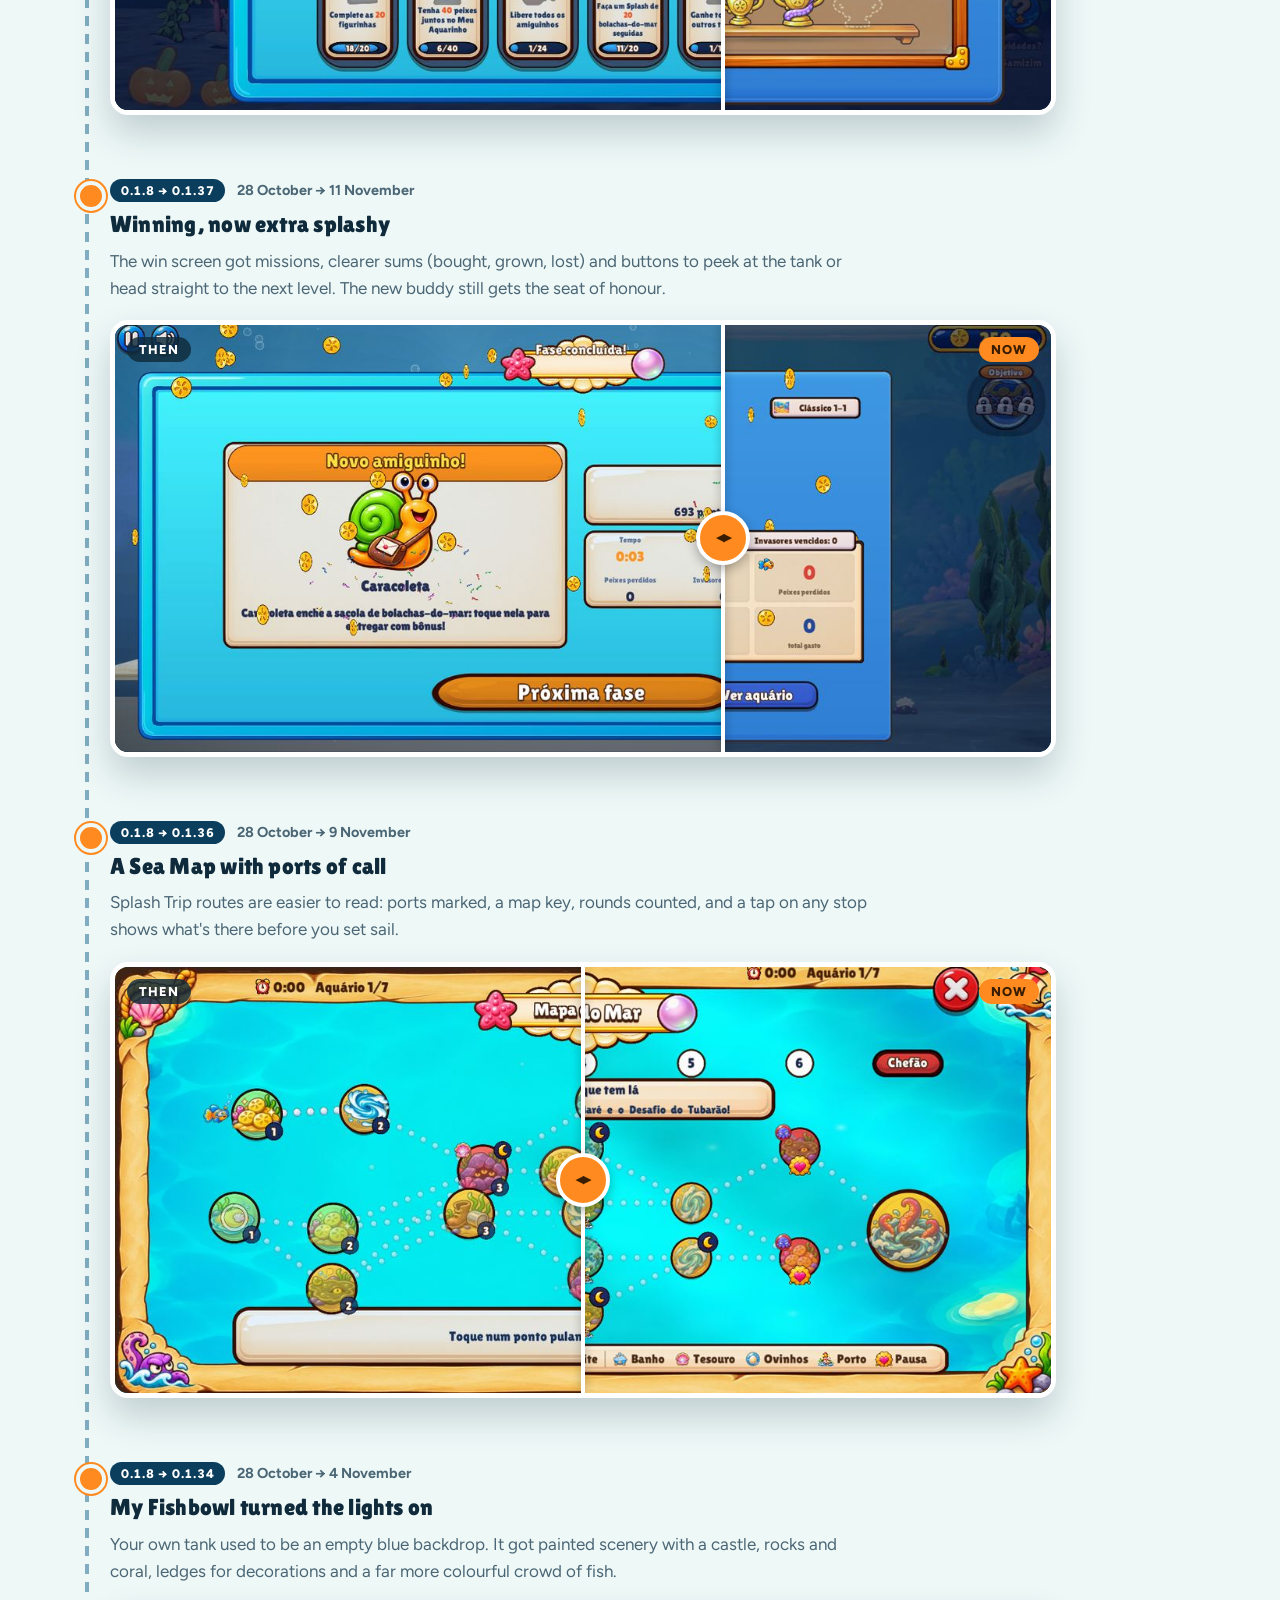
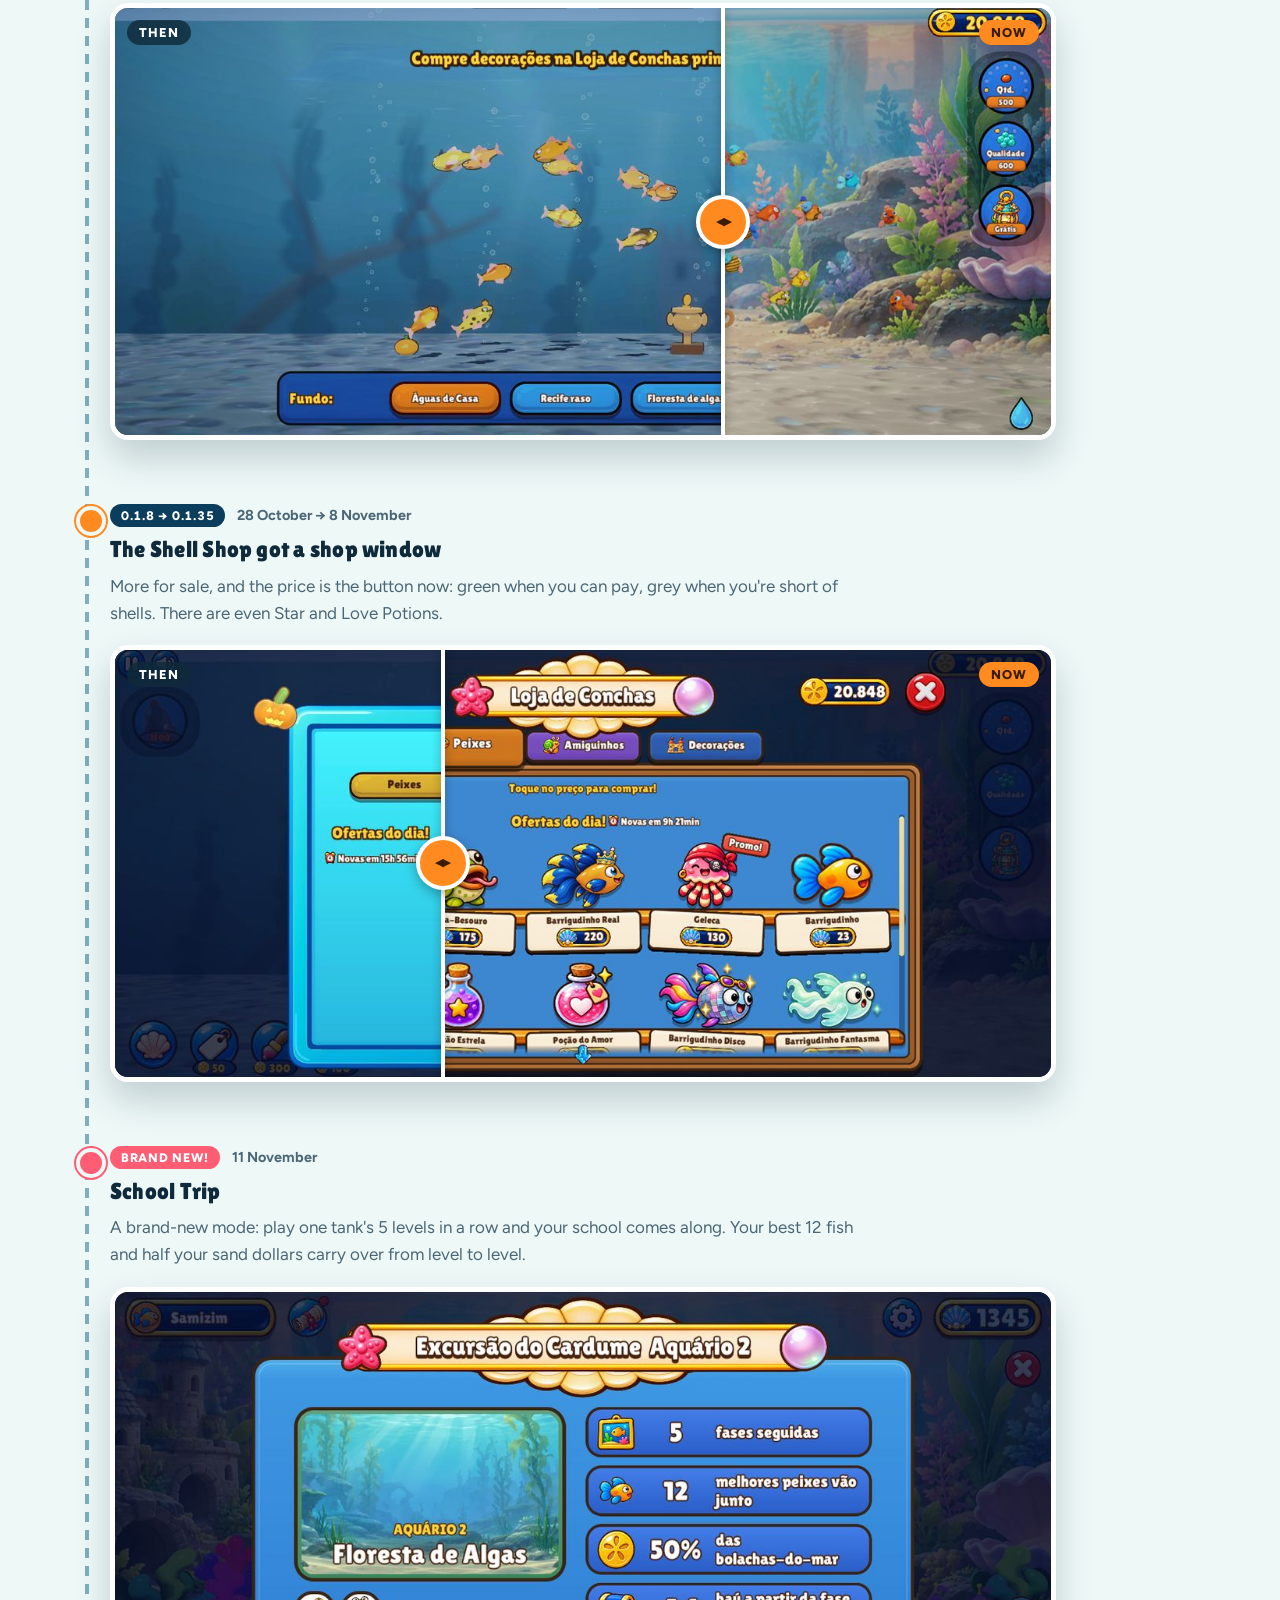
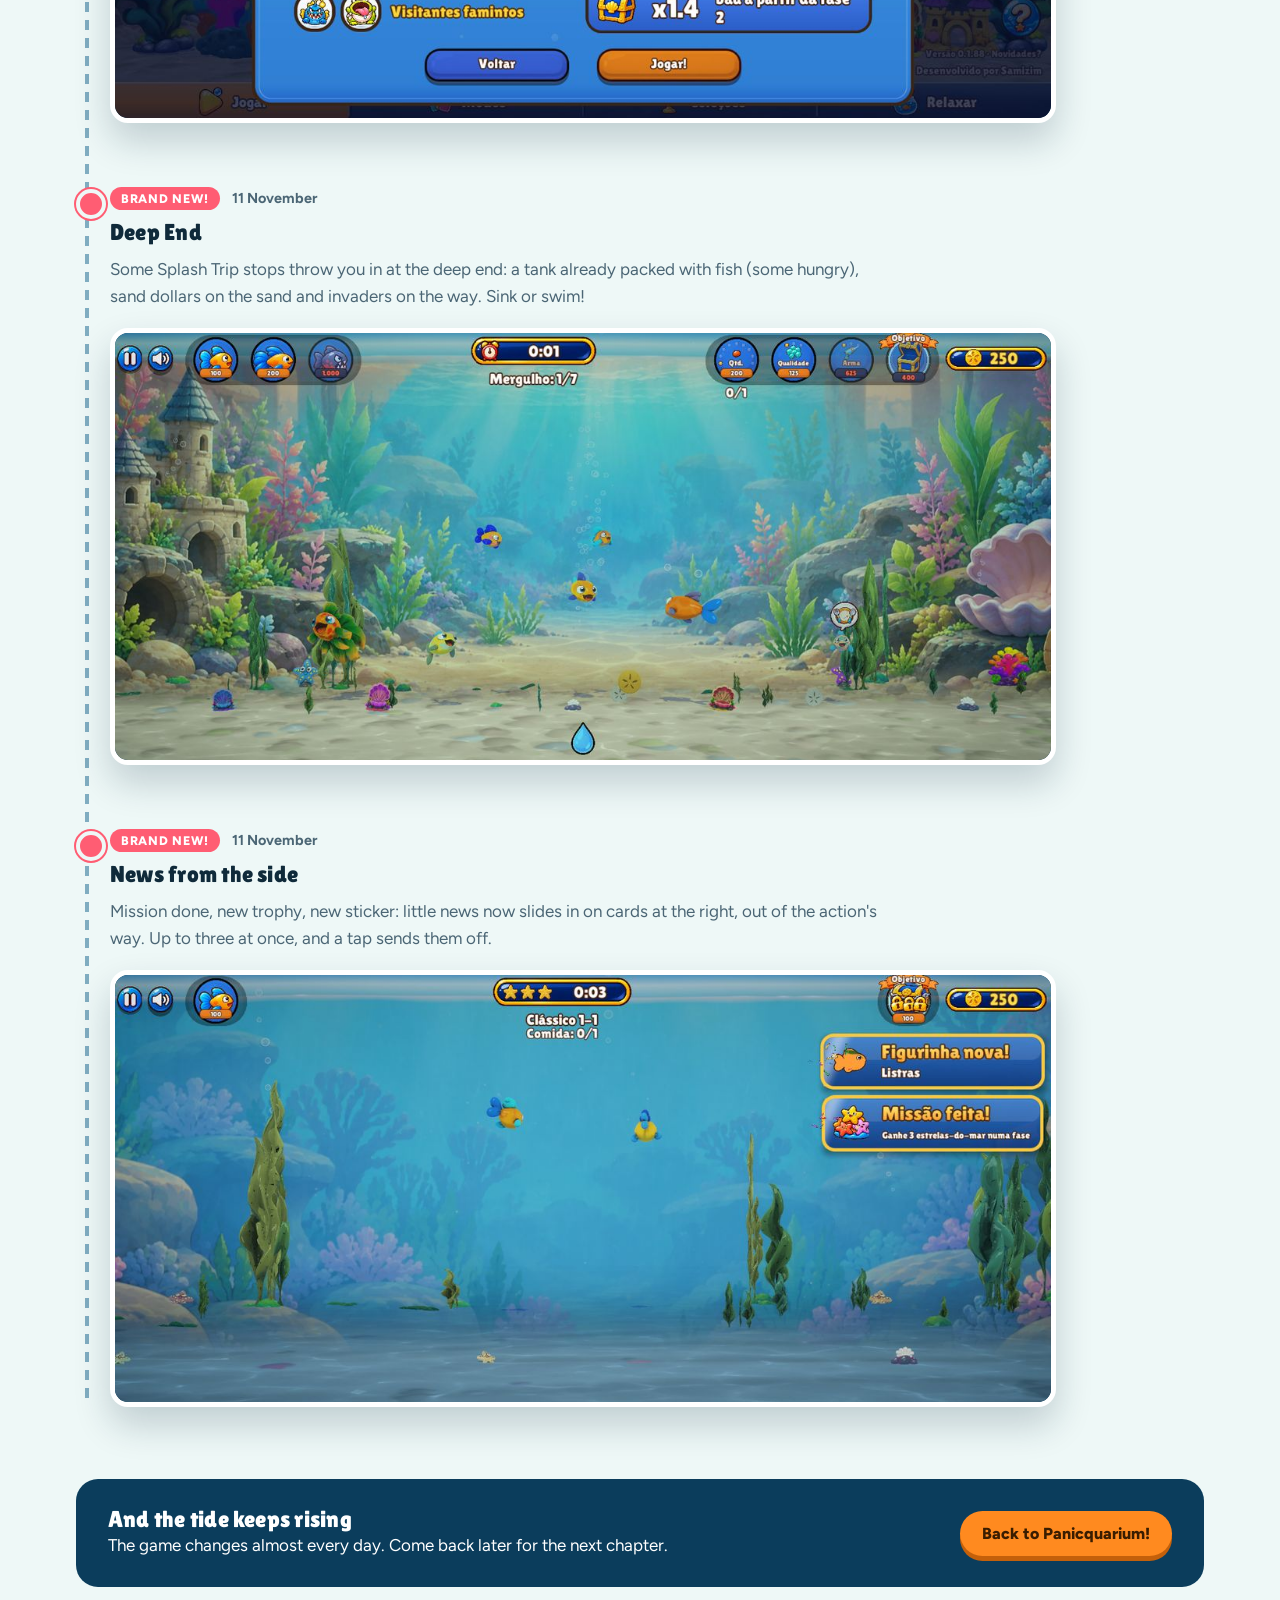
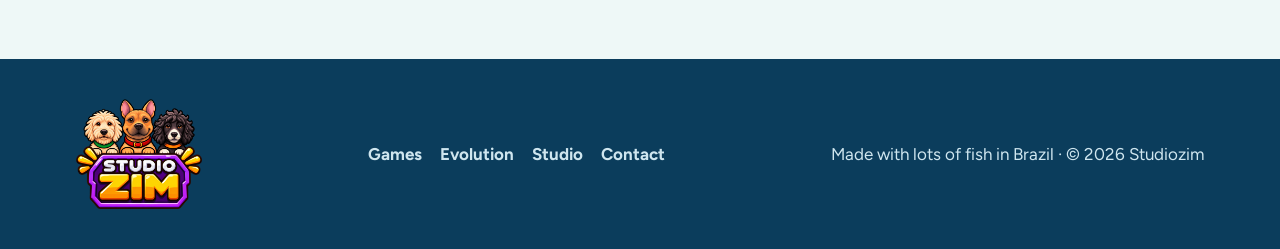
==== commit e9cf0f11: "Version tag on site.js & style.css so phones get the new menu at once" ====
--- a/evolucao.html
+++ b/evolucao.html
@@ -9,7 +9,7 @@
 <link rel="preconnect" href="https://fonts.googleapis.com">
 <link rel="preconnect" href="https://fonts.gstatic.com" crossorigin>
 <link rel="stylesheet" href="https://fonts.googleapis.com/css2?family=Figtree:wght@400;600;700;800&family=Lilita+One&display=swap">
-<link rel="stylesheet" href="style.css">
+<link rel="stylesheet" href="style.css?v=20261113">
 </head>
 <body>
 
@@ -531,6 +531,6 @@
   </div>
 </footer>
 
-<script src="site.js"></script>
+<script src="site.js?v=20261113"></script>
 </body>
 </html>
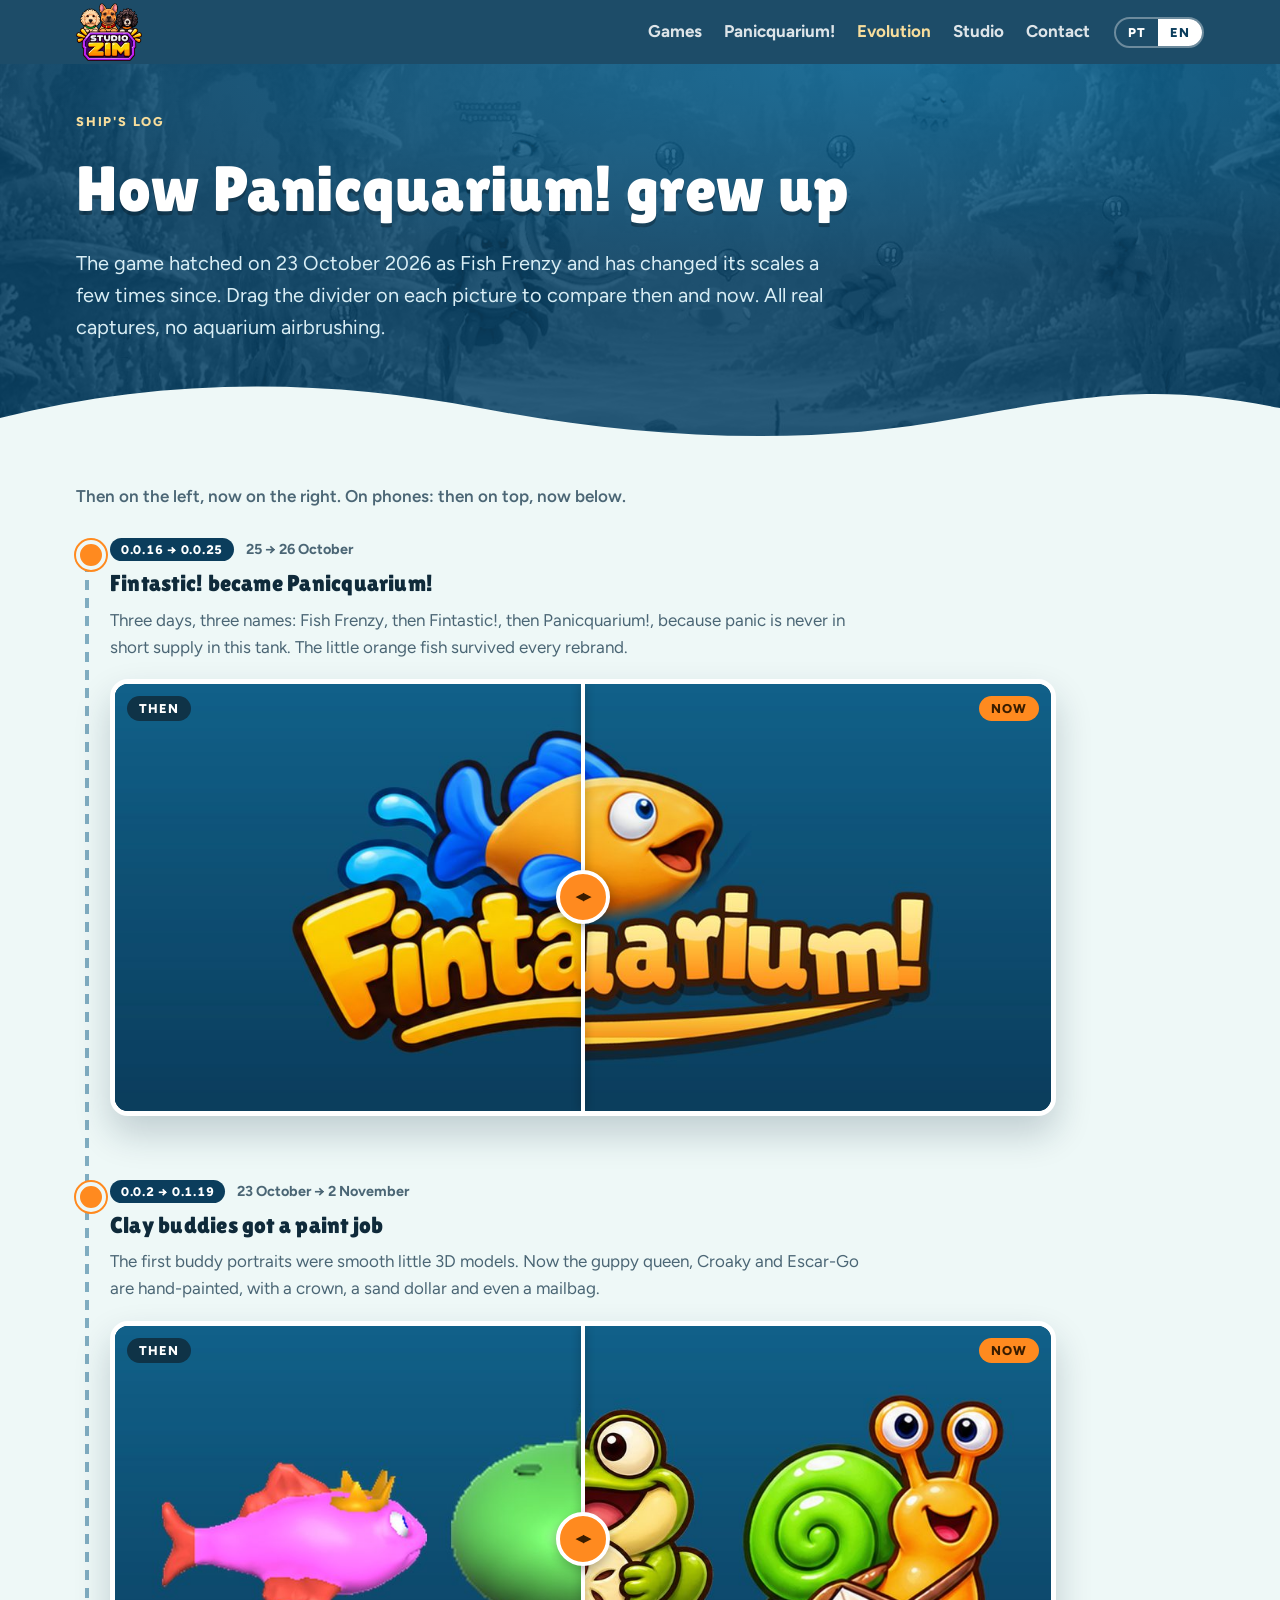
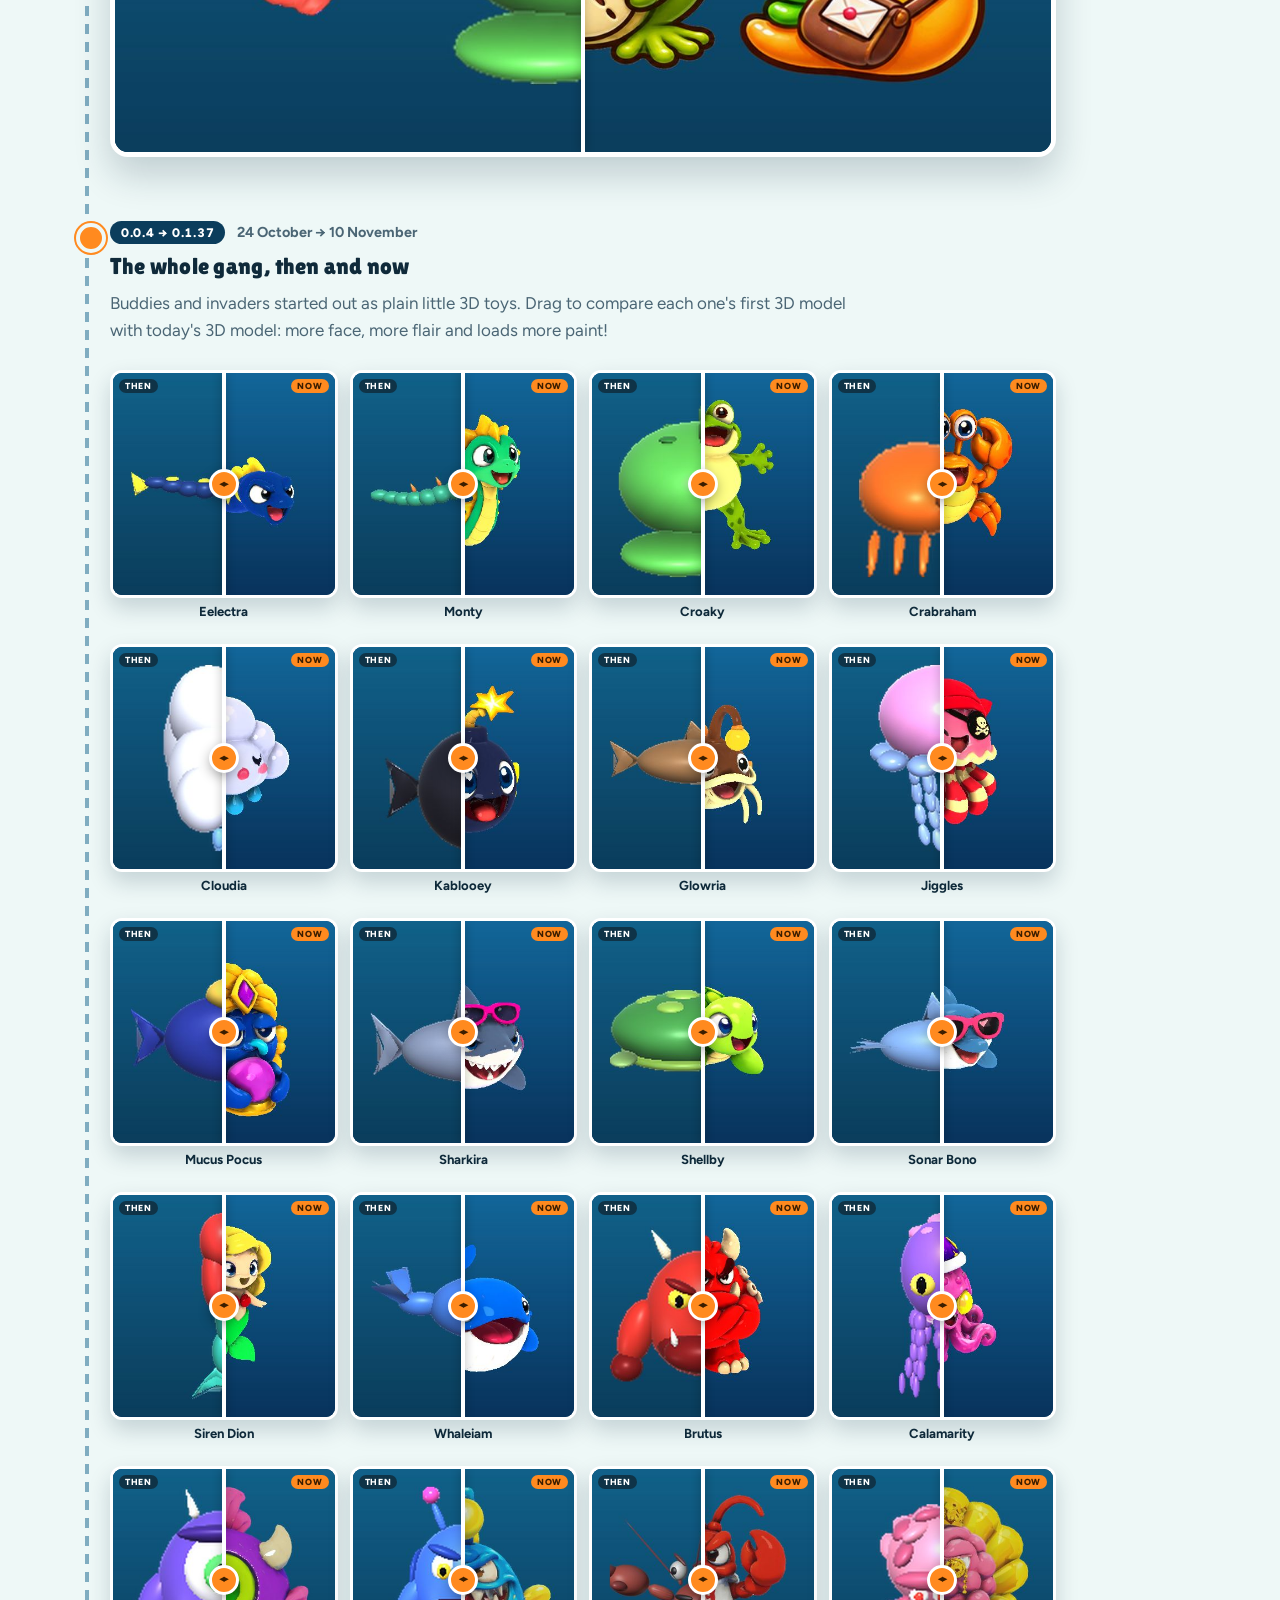
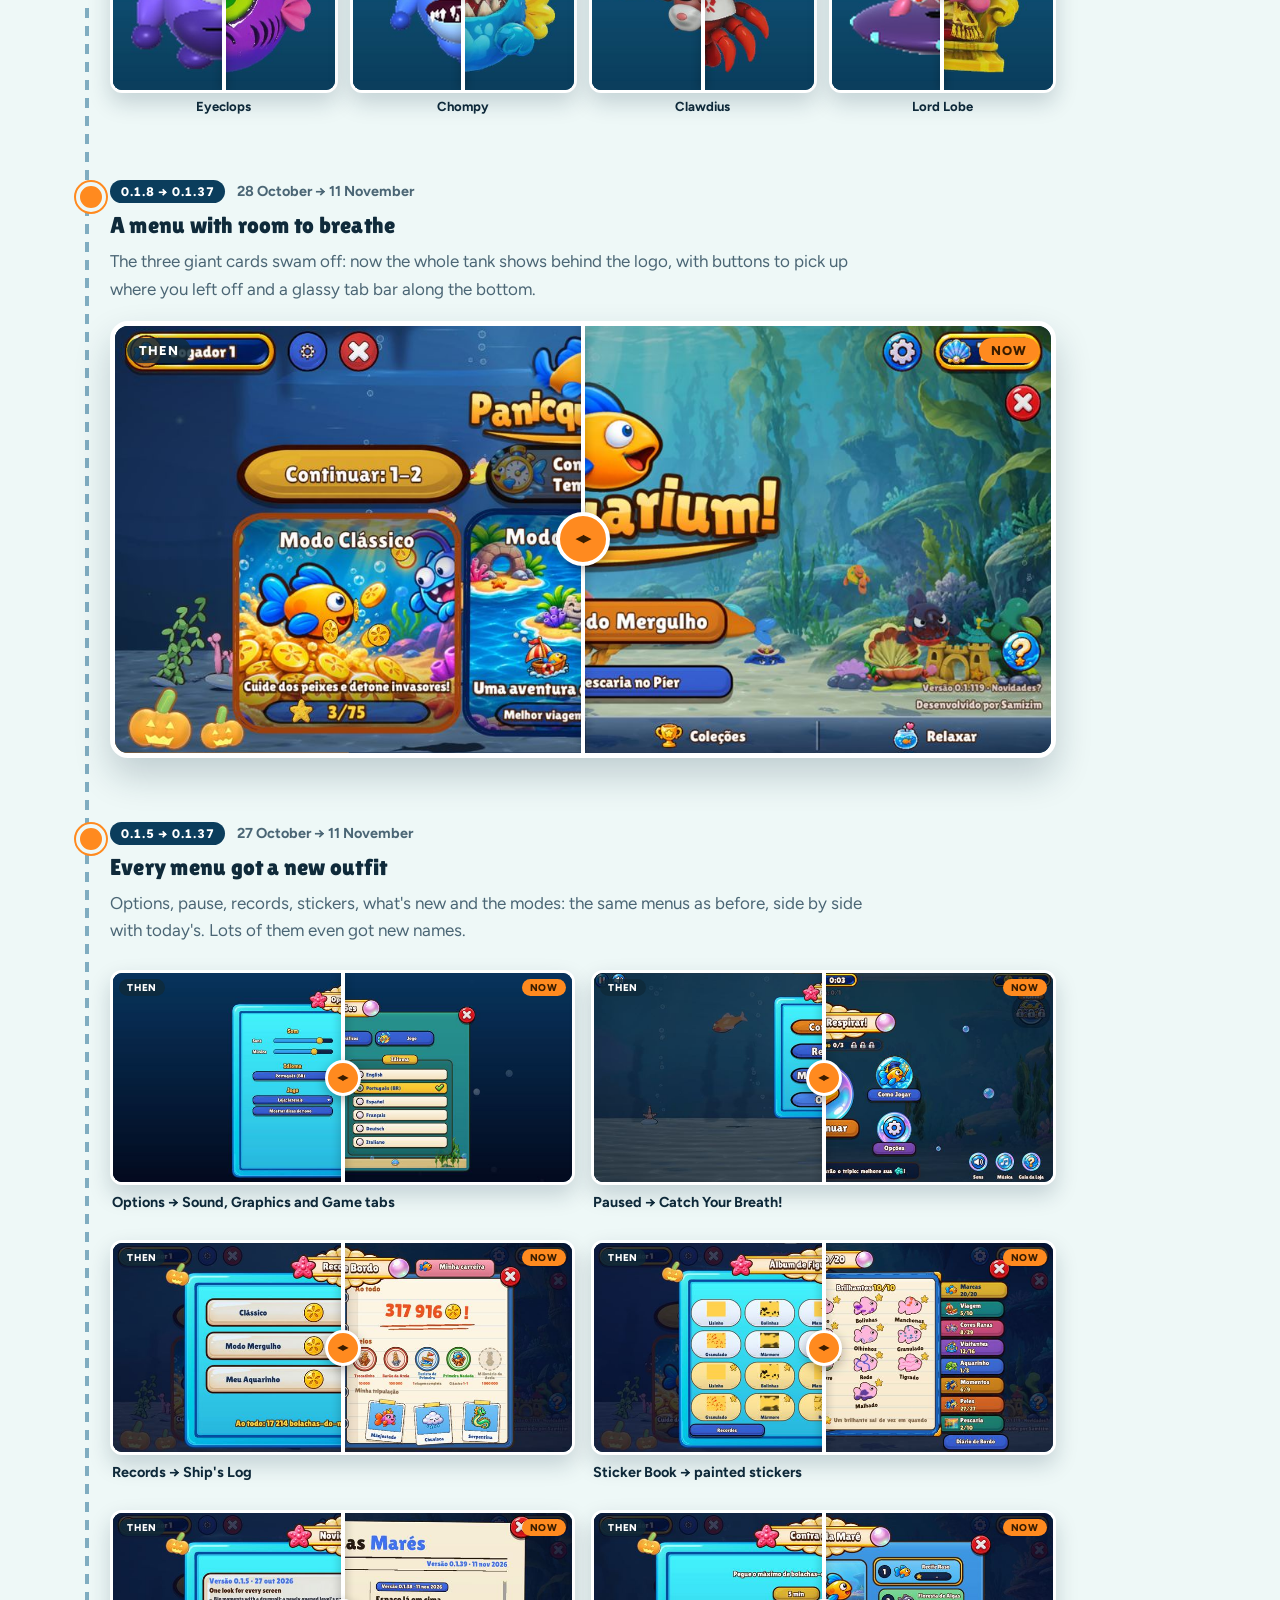
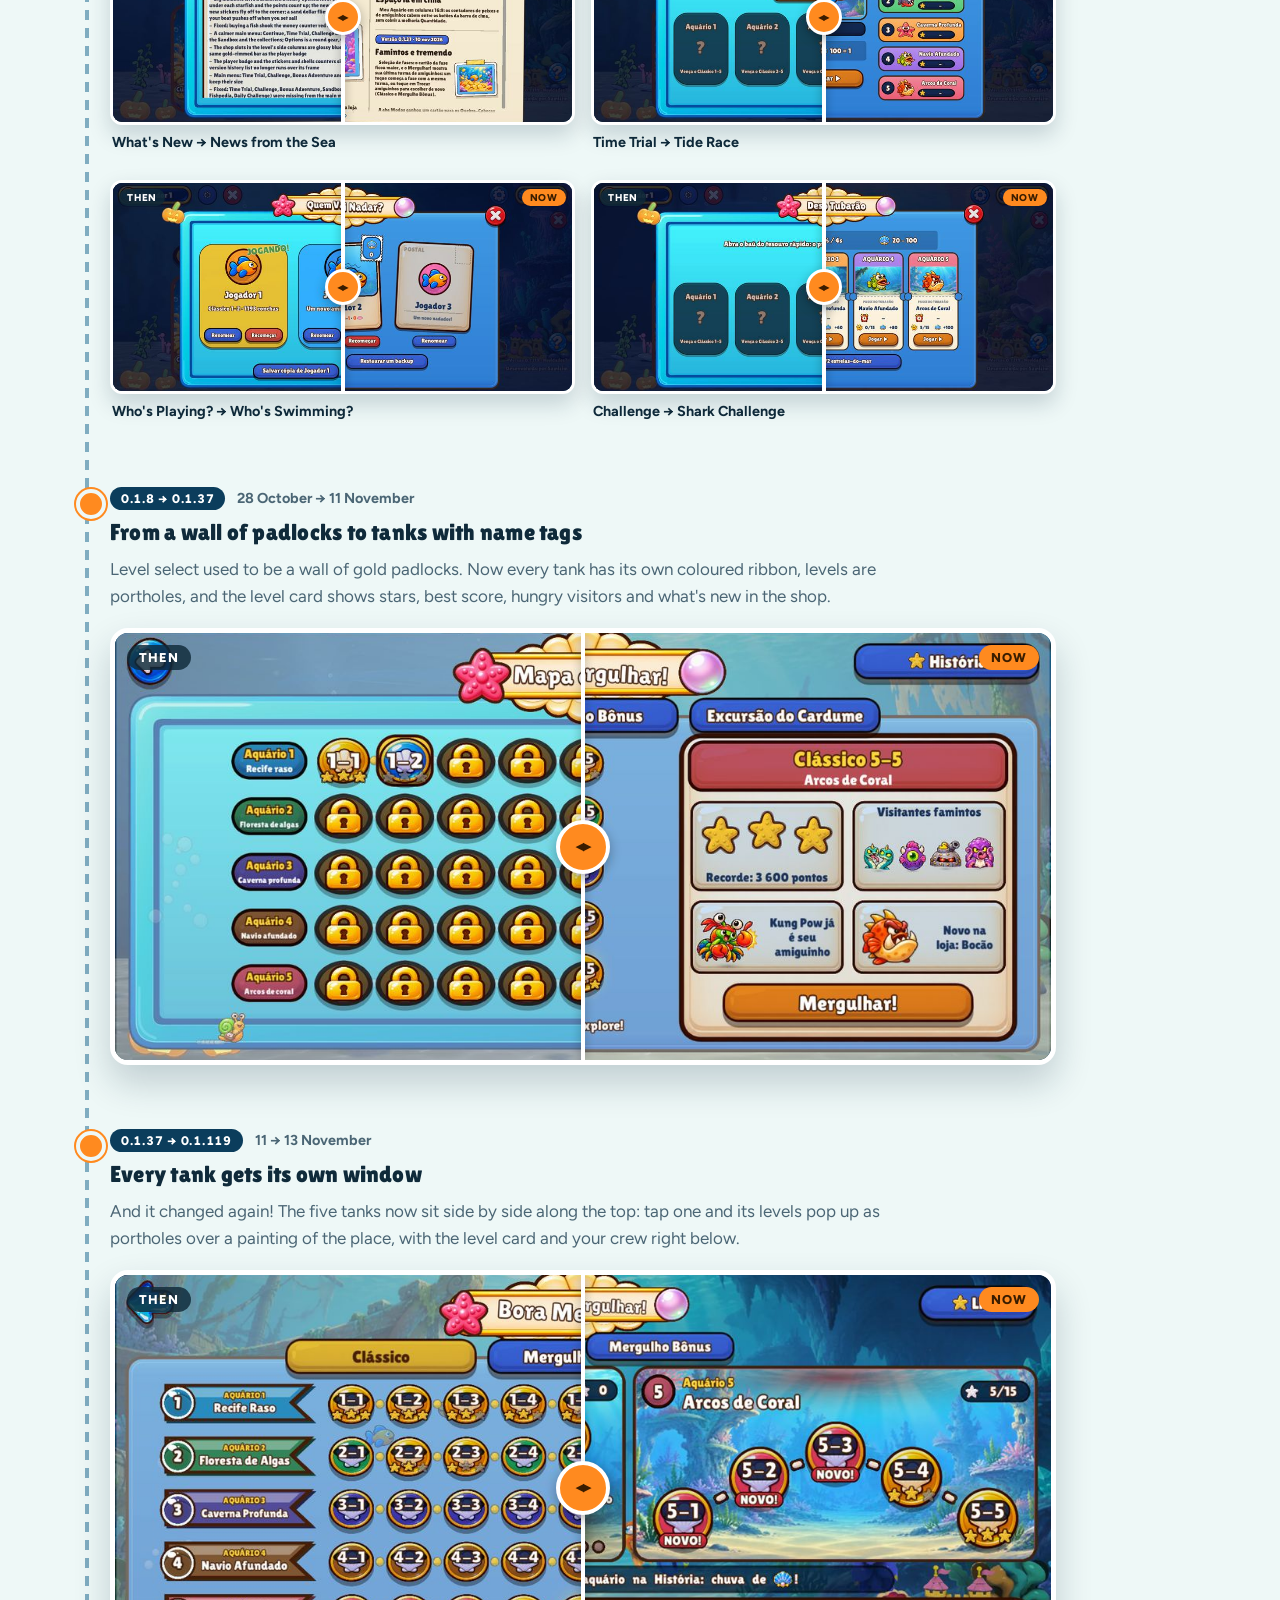
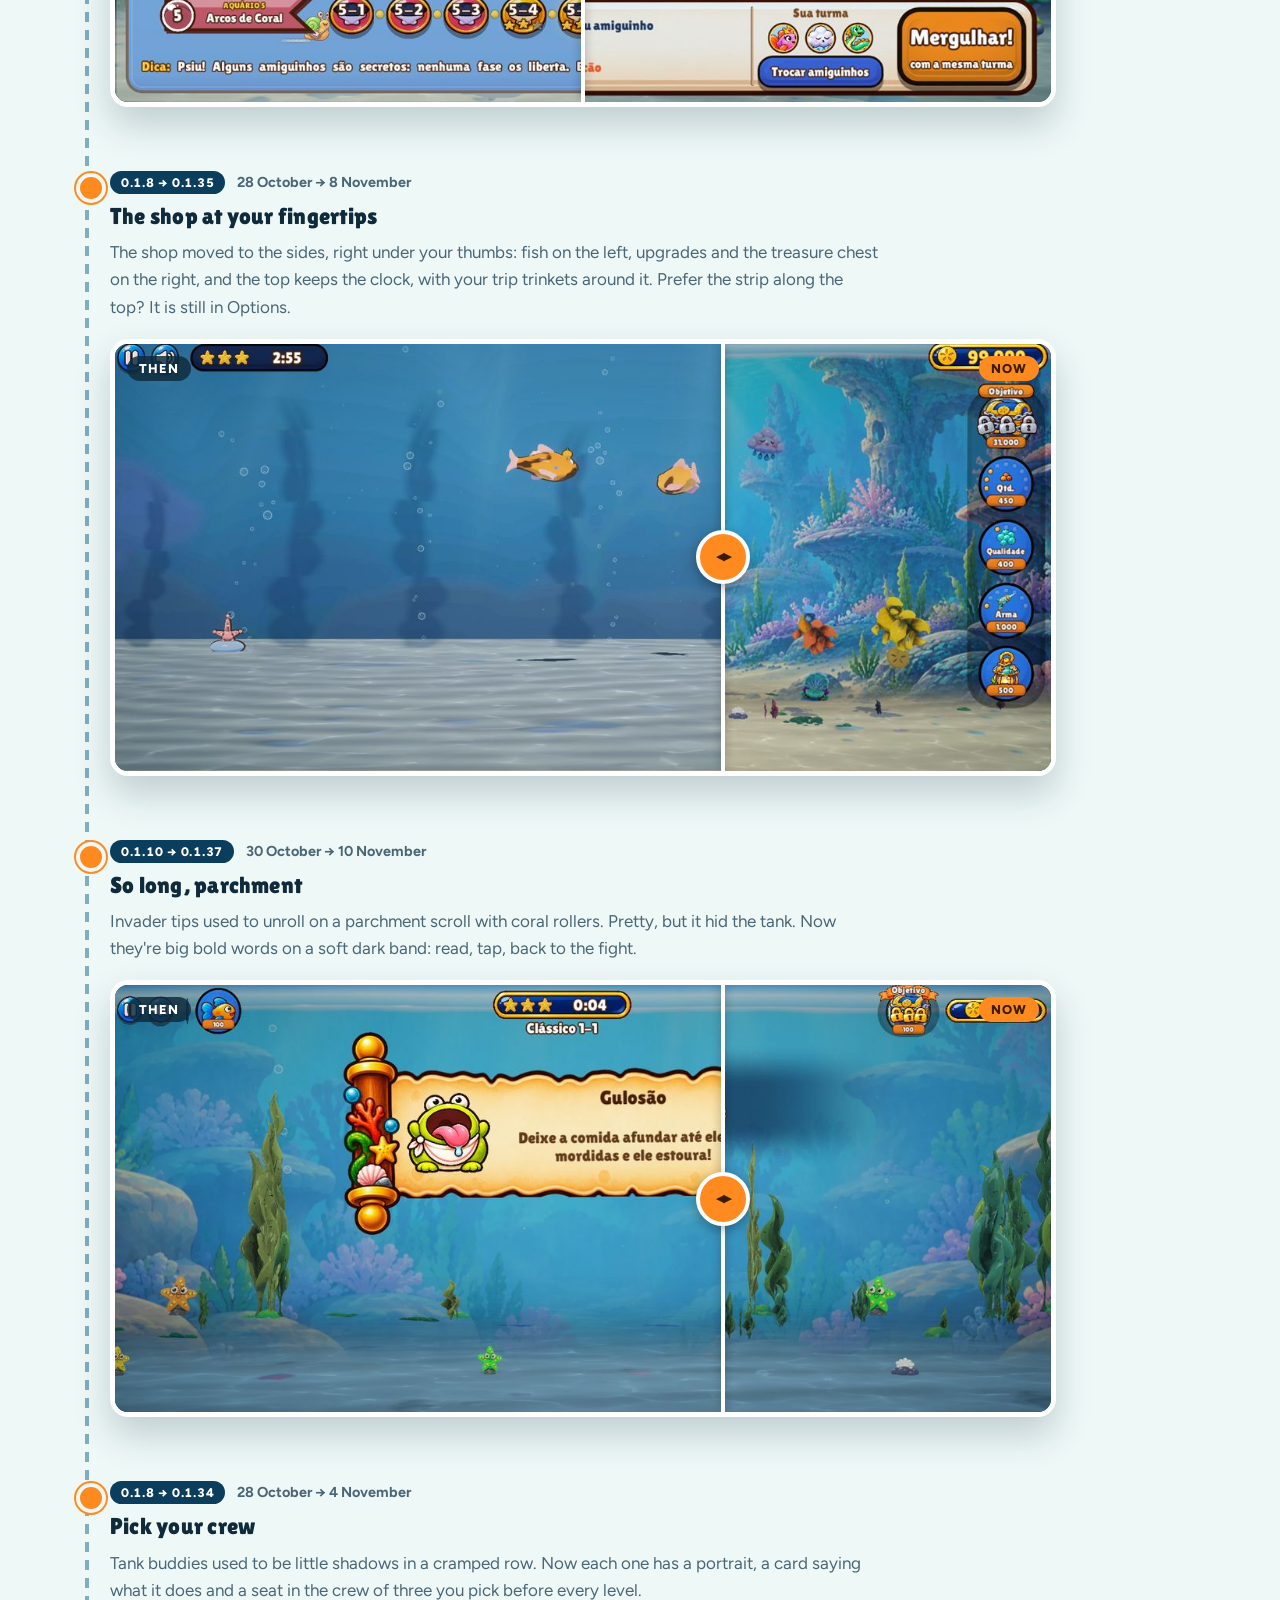
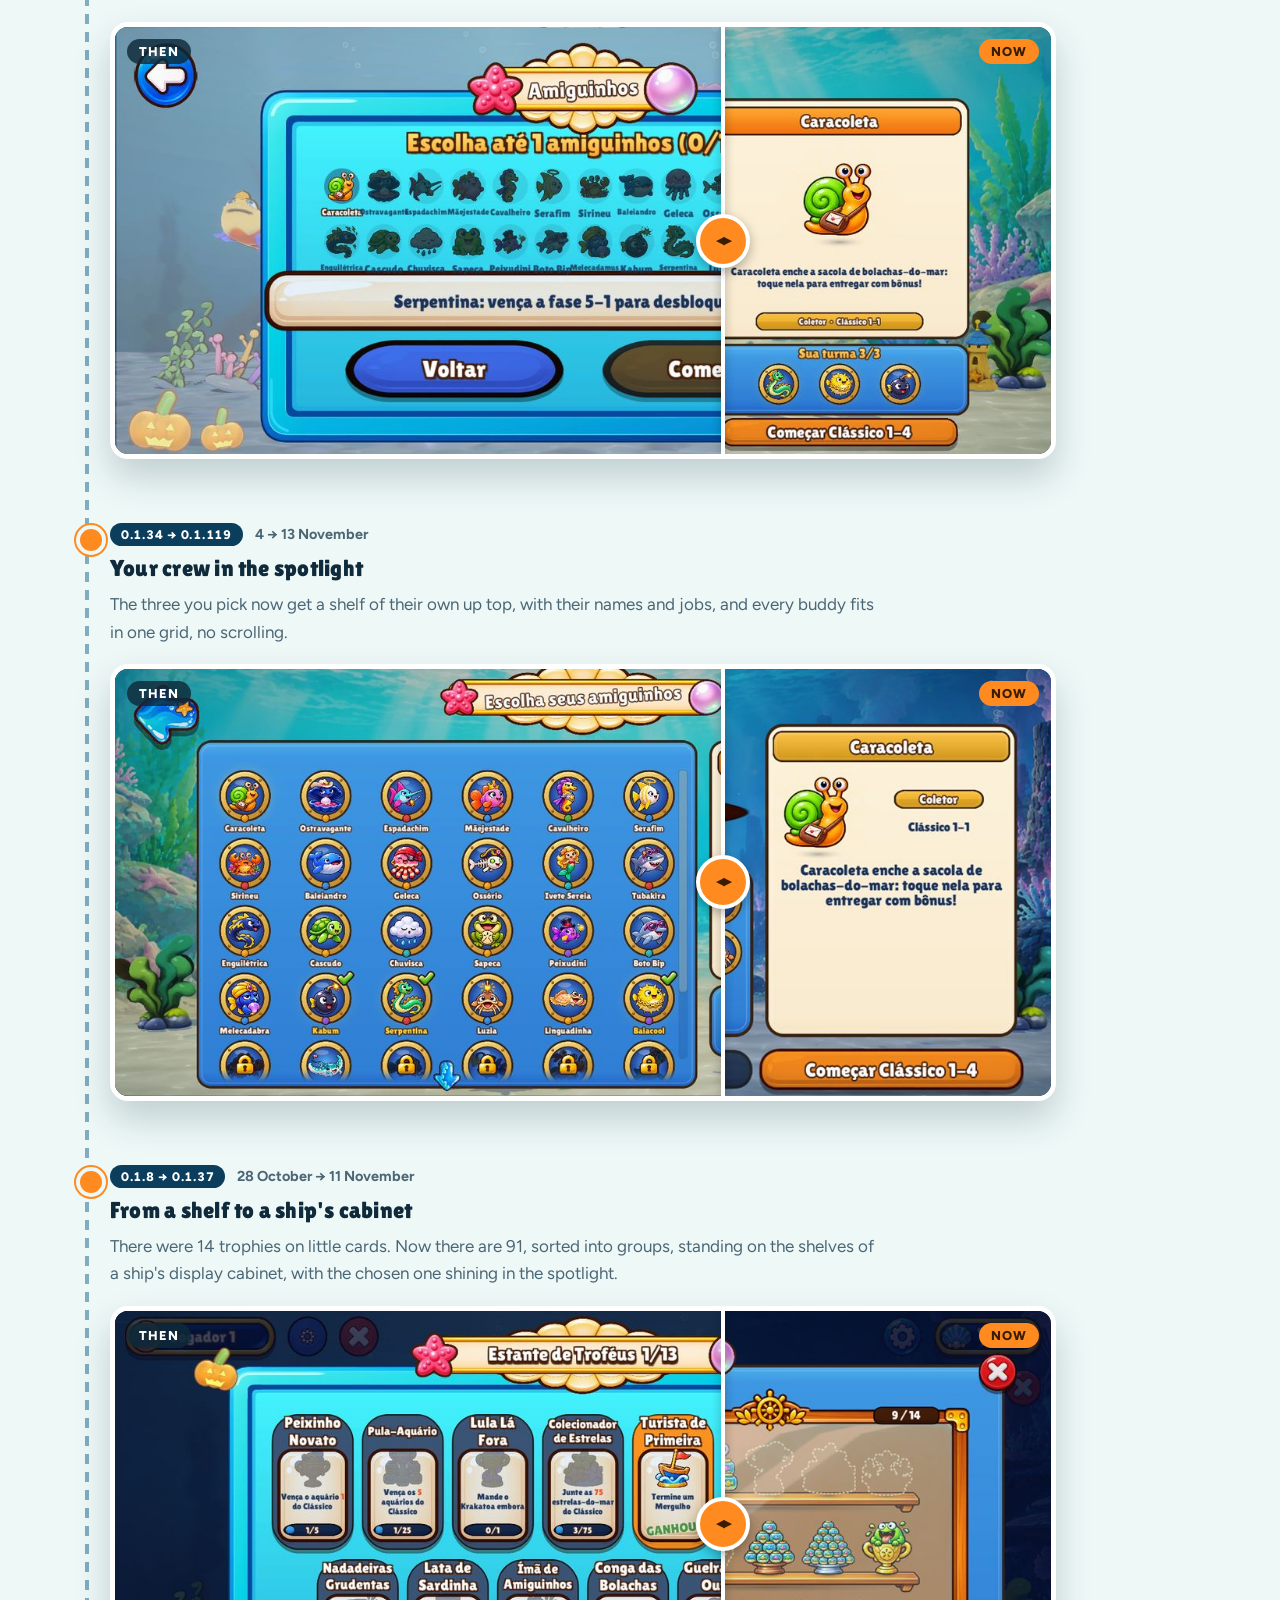
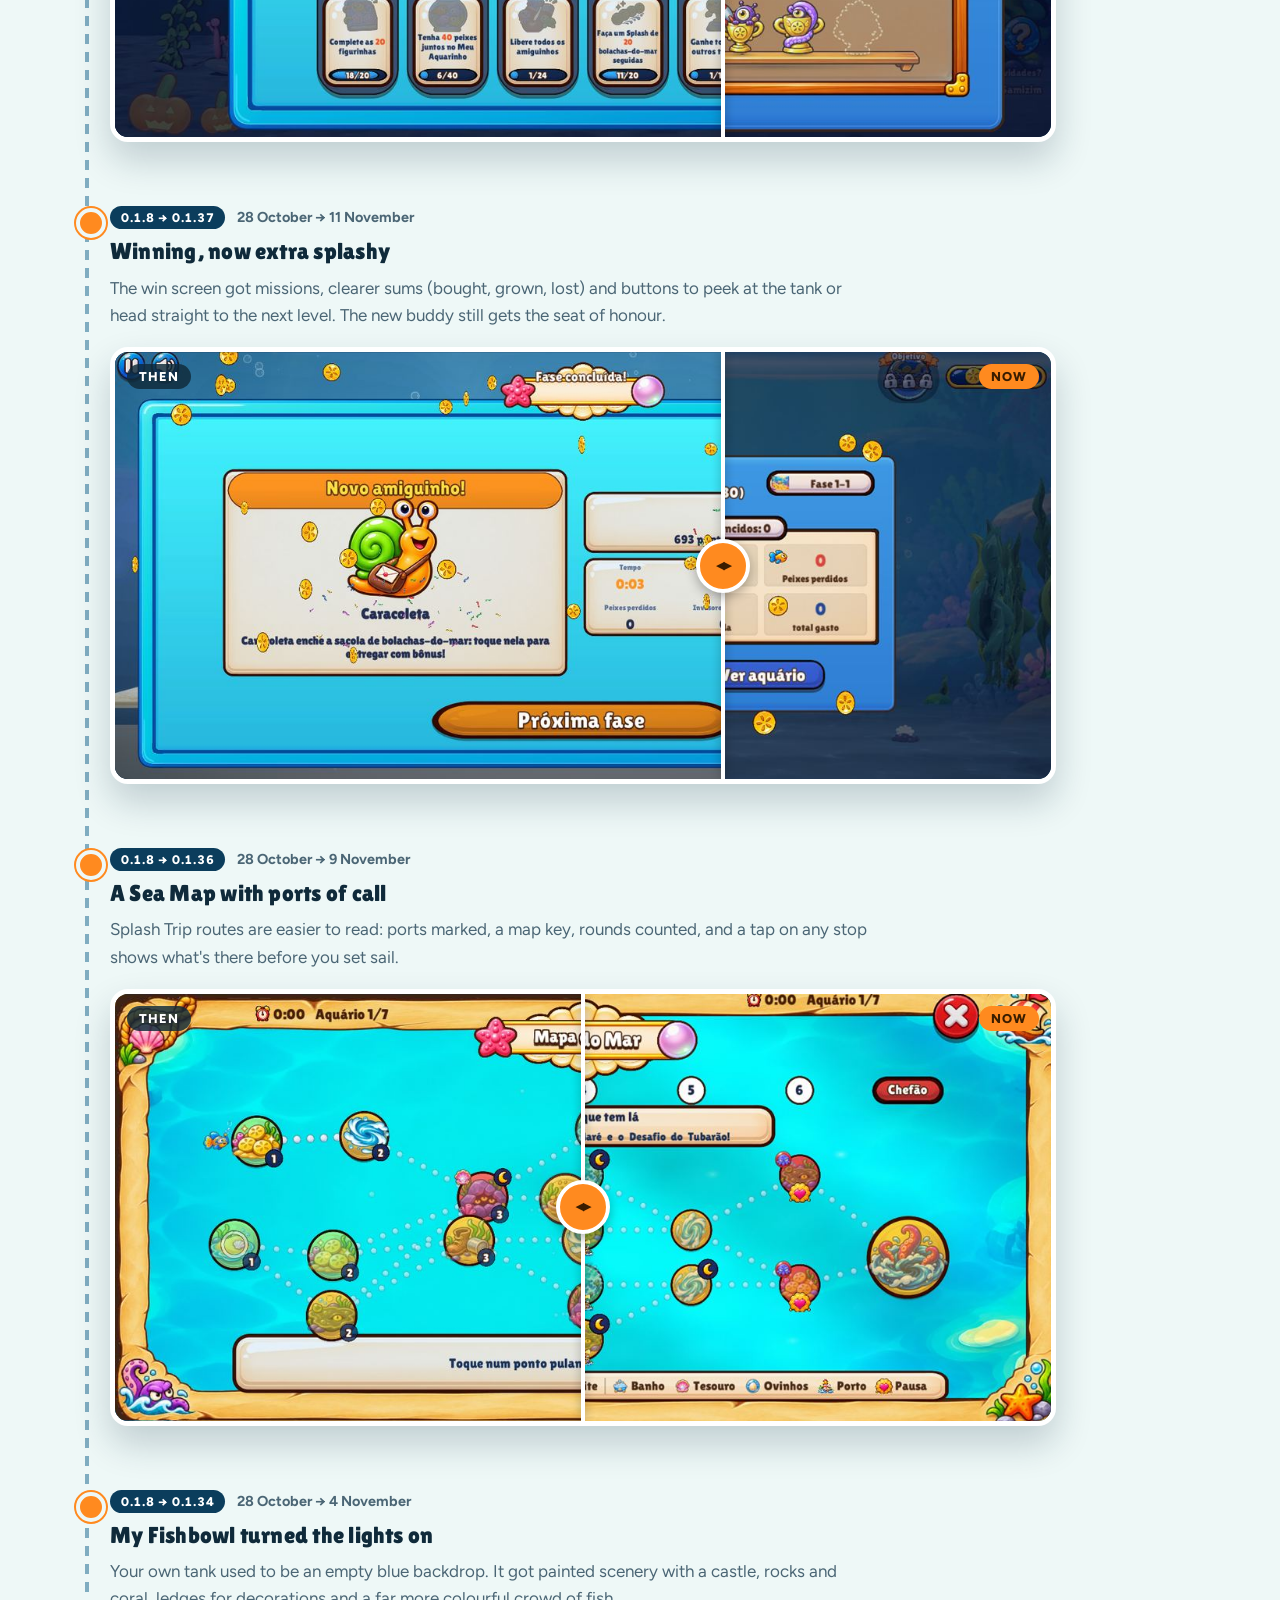
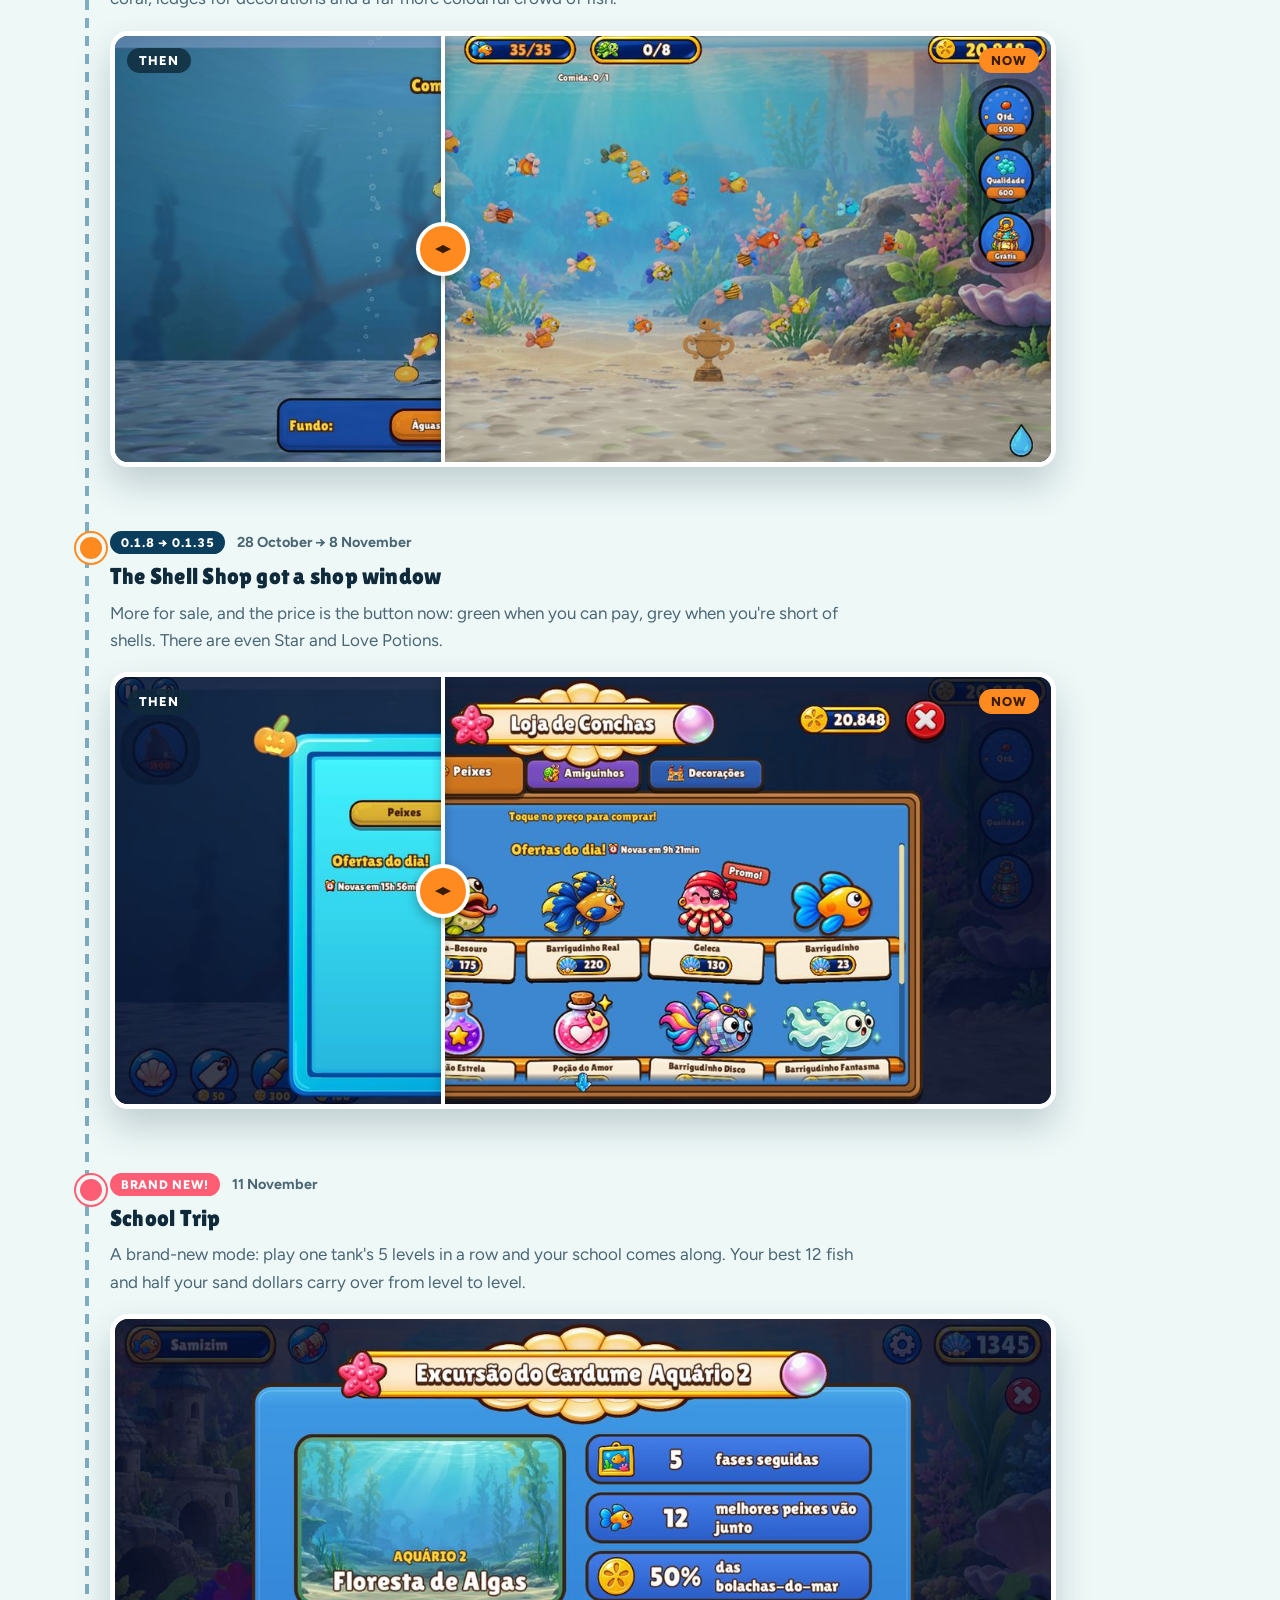
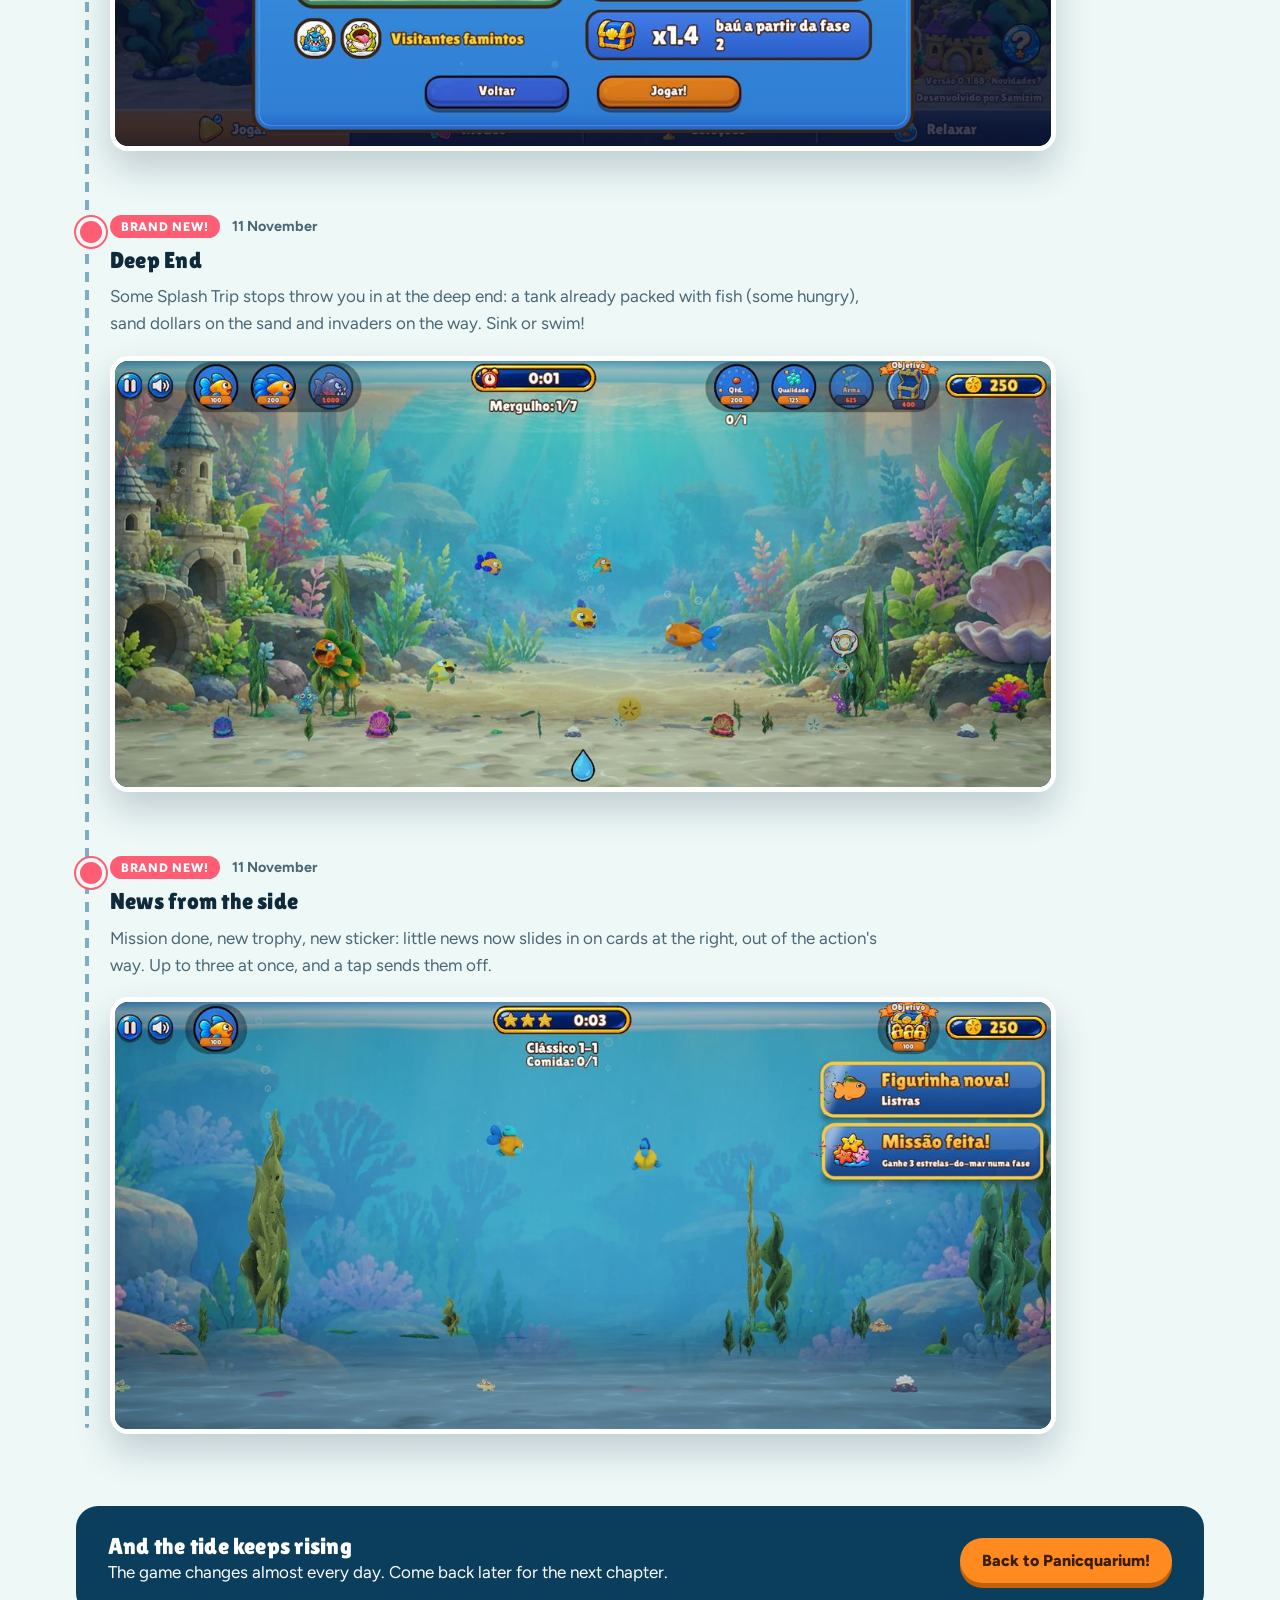
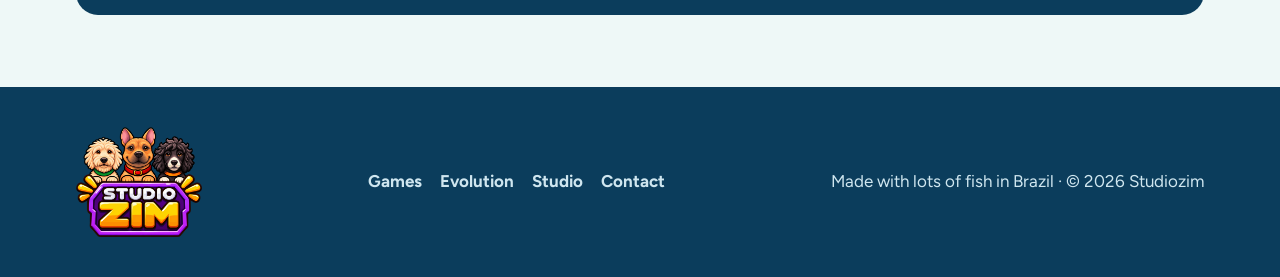
==== commit d3d5209b: "Gallery: a Splash Trip tank with its trinkets on the top line; HUD then-and-now text: the top keeps " ====
--- a/evolucao.html
+++ b/evolucao.html
@@ -9,7 +9,7 @@
 <link rel="preconnect" href="https://fonts.googleapis.com">
 <link rel="preconnect" href="https://fonts.gstatic.com" crossorigin>
 <link rel="stylesheet" href="https://fonts.googleapis.com/css2?family=Figtree:wght@400;600;700;800&family=Lilita+One&display=swap">
-<link rel="stylesheet" href="style.css?v=20261113">
+<link rel="stylesheet" href="style.css?v=20261113b">
 </head>
 <body>
 
@@ -380,7 +380,7 @@
         <li class="evo">
           <div class="evo-meta"><span class="chip">0.1.8 → 0.1.35</span><span class="when" data-i18n="when.hud">28 de outubro → 8 de novembro</span></div>
           <h3 data-i18n="evo.hud.t">A loja na ponta dos dedos</h3>
-          <p data-i18n="evo.hud.d">A loja foi para as laterais, bem embaixo dos polegares: peixes à esquerda, melhorias e o baú do tesouro à direita, e o topo fica livre para o relógio. Quem prefere ainda escolhe a faixa no topo nas Opções.</p>
+          <p data-i18n="evo.hud.d">A loja foi para as laterais, bem embaixo dos polegares: peixes à esquerda, melhorias e o baú do tesouro à direita, e o topo fica com o relógio, com os amuletos da viagem ao redor. Quem prefere ainda escolhe a faixa no topo nas Opções.</p>
           <div class="ba">
             <figure class="ba-after"><img src="img/evolution/hud-after.jpg" alt="Fase atual com a loja nas laterais" loading="lazy" width="1200" height="554"><figcaption data-i18n="ba.now">Agora</figcaption></figure>
             <figure class="ba-before"><img src="img/evolution/hud-before.jpg" alt="Fase com a barra do topo antiga" loading="lazy" width="1200" height="554"><figcaption data-i18n="ba.then">Antes</figcaption></figure>
@@ -531,6 +531,6 @@
   </div>
 </footer>
 
-<script src="site.js?v=20261113"></script>
+<script src="site.js?v=20261113b"></script>
 </body>
 </html>
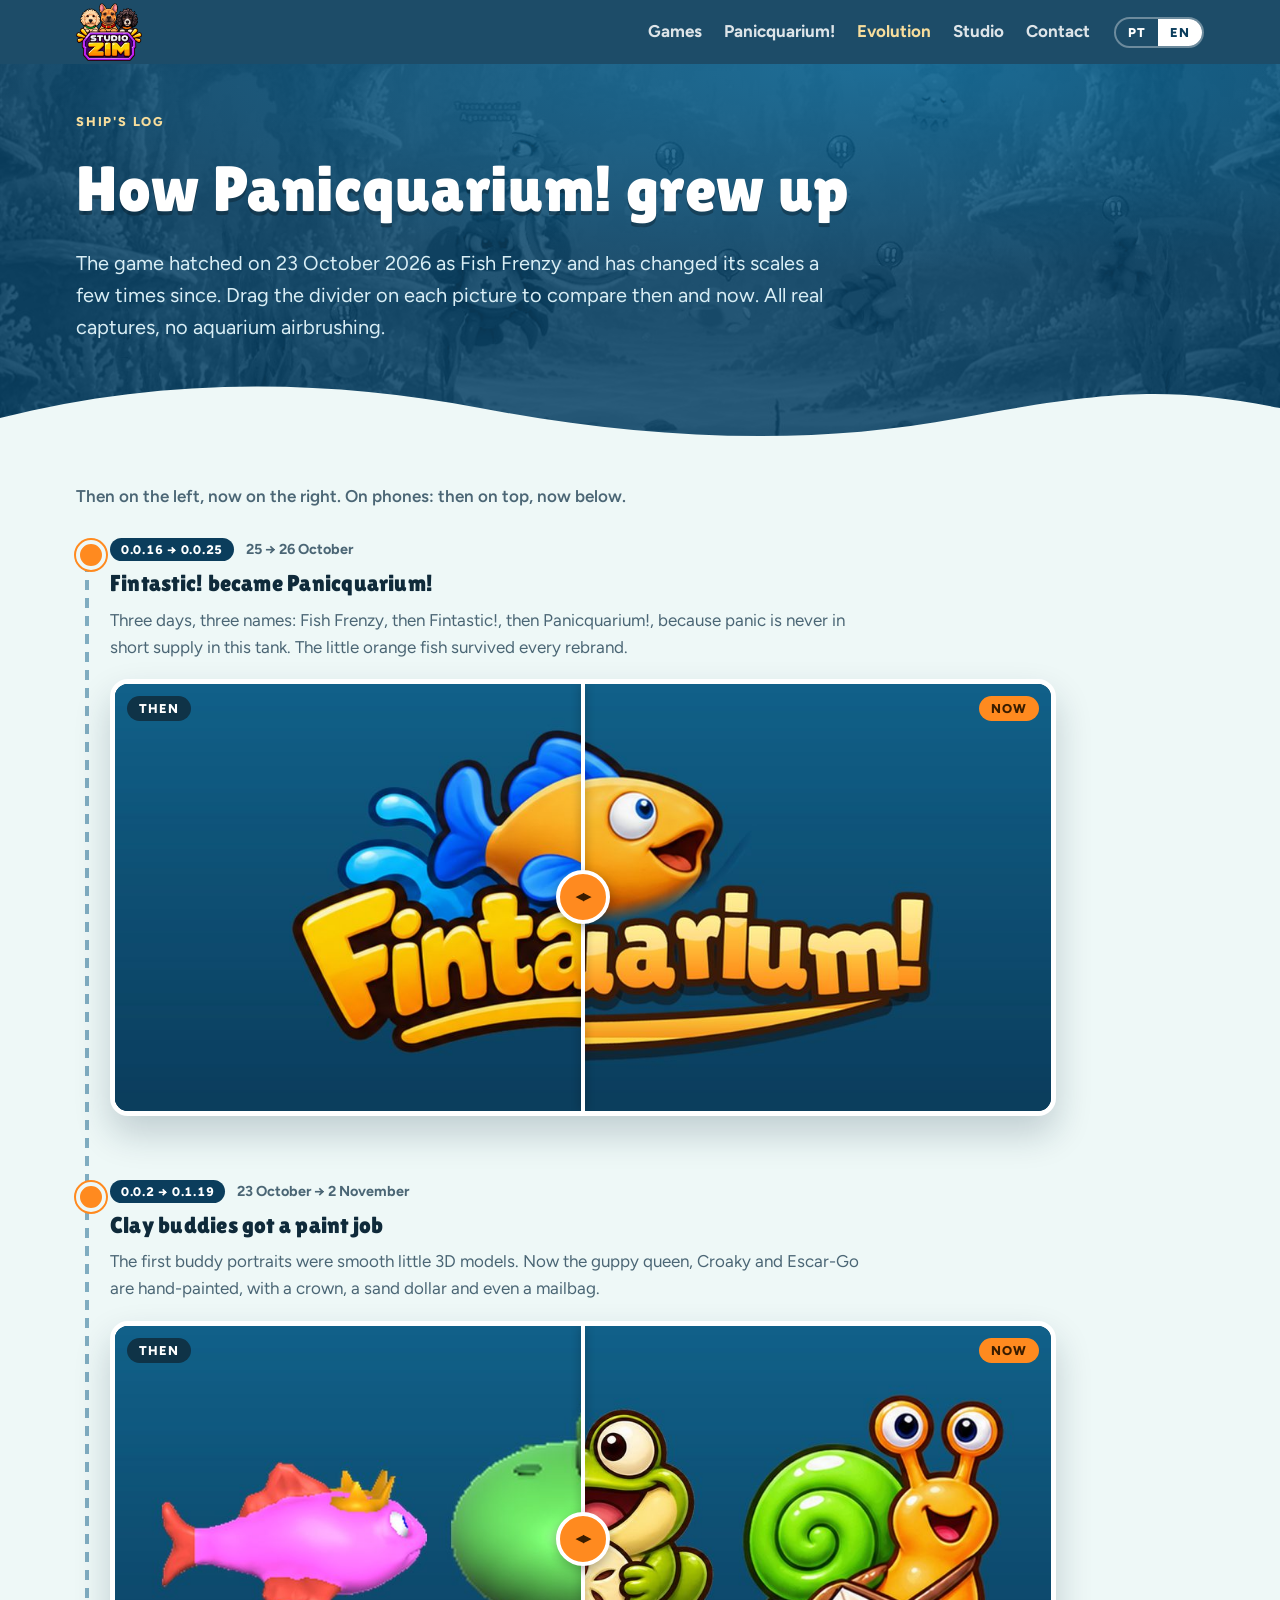
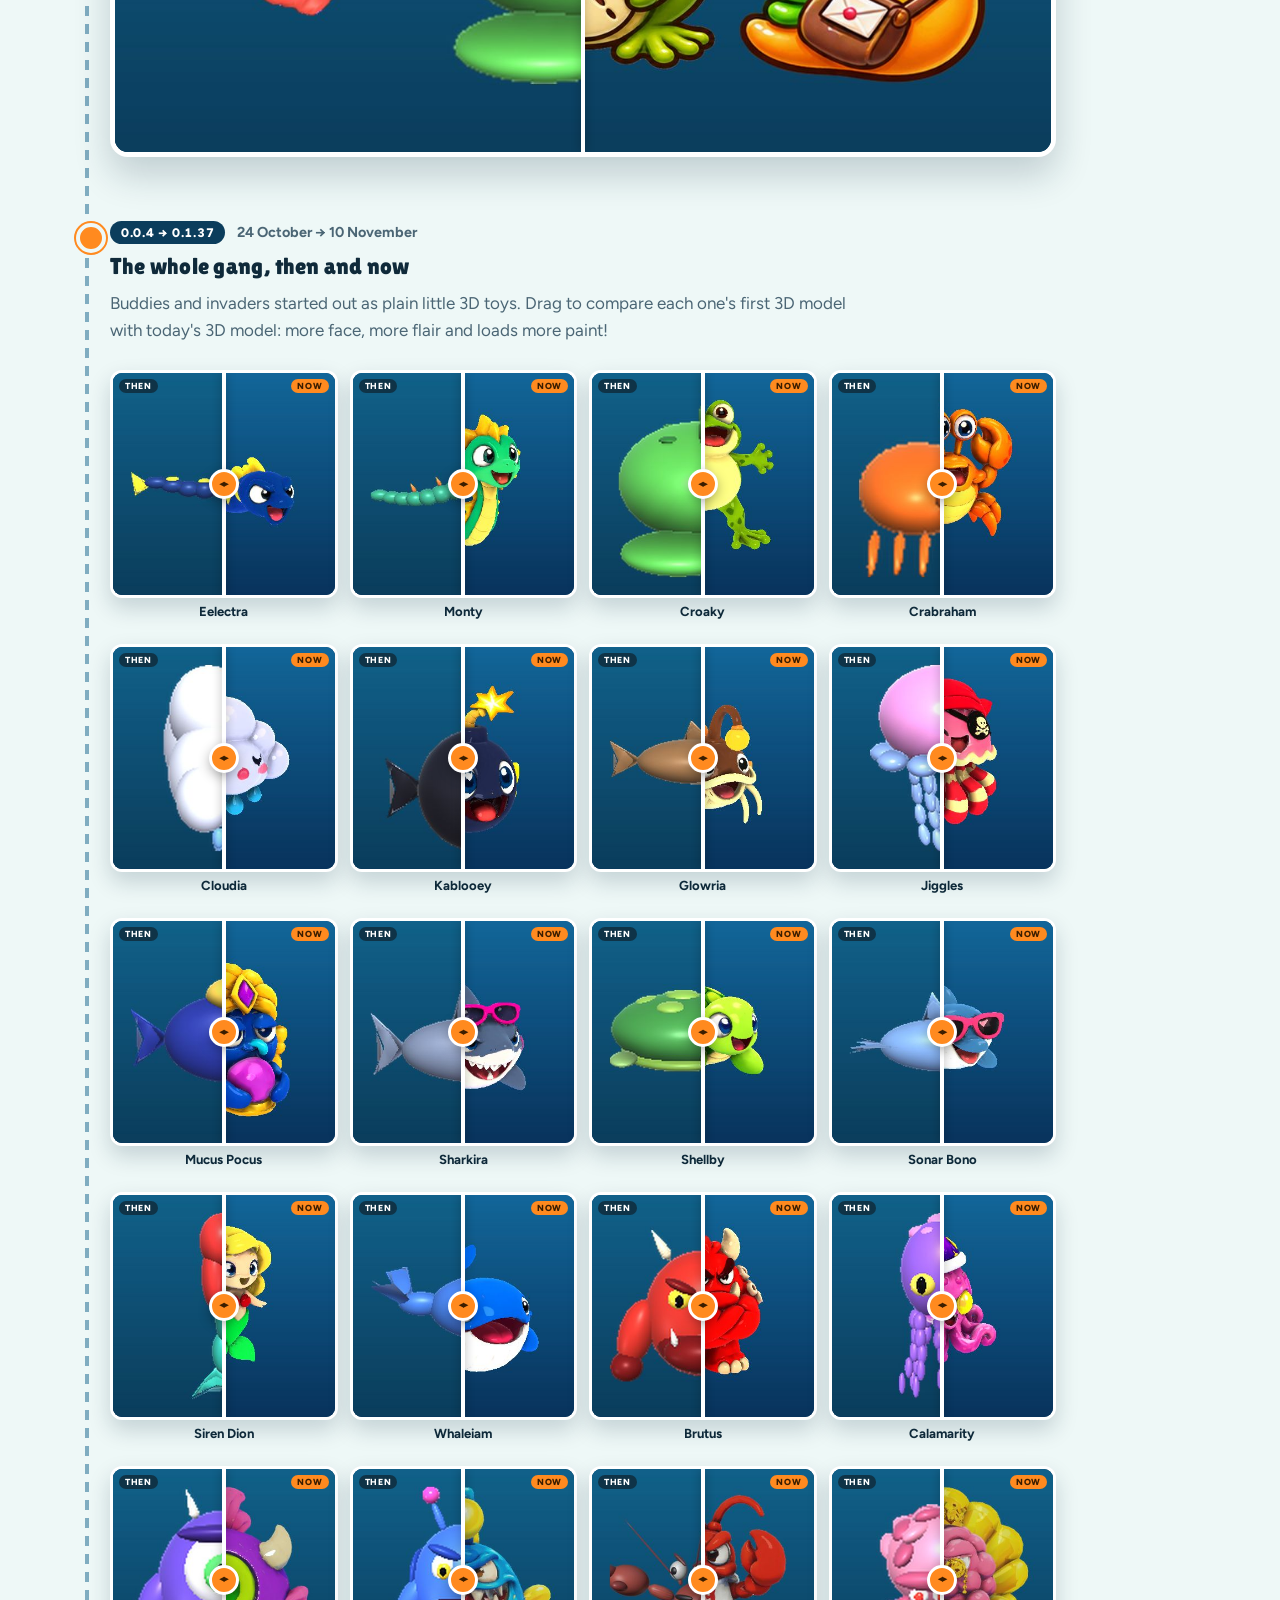
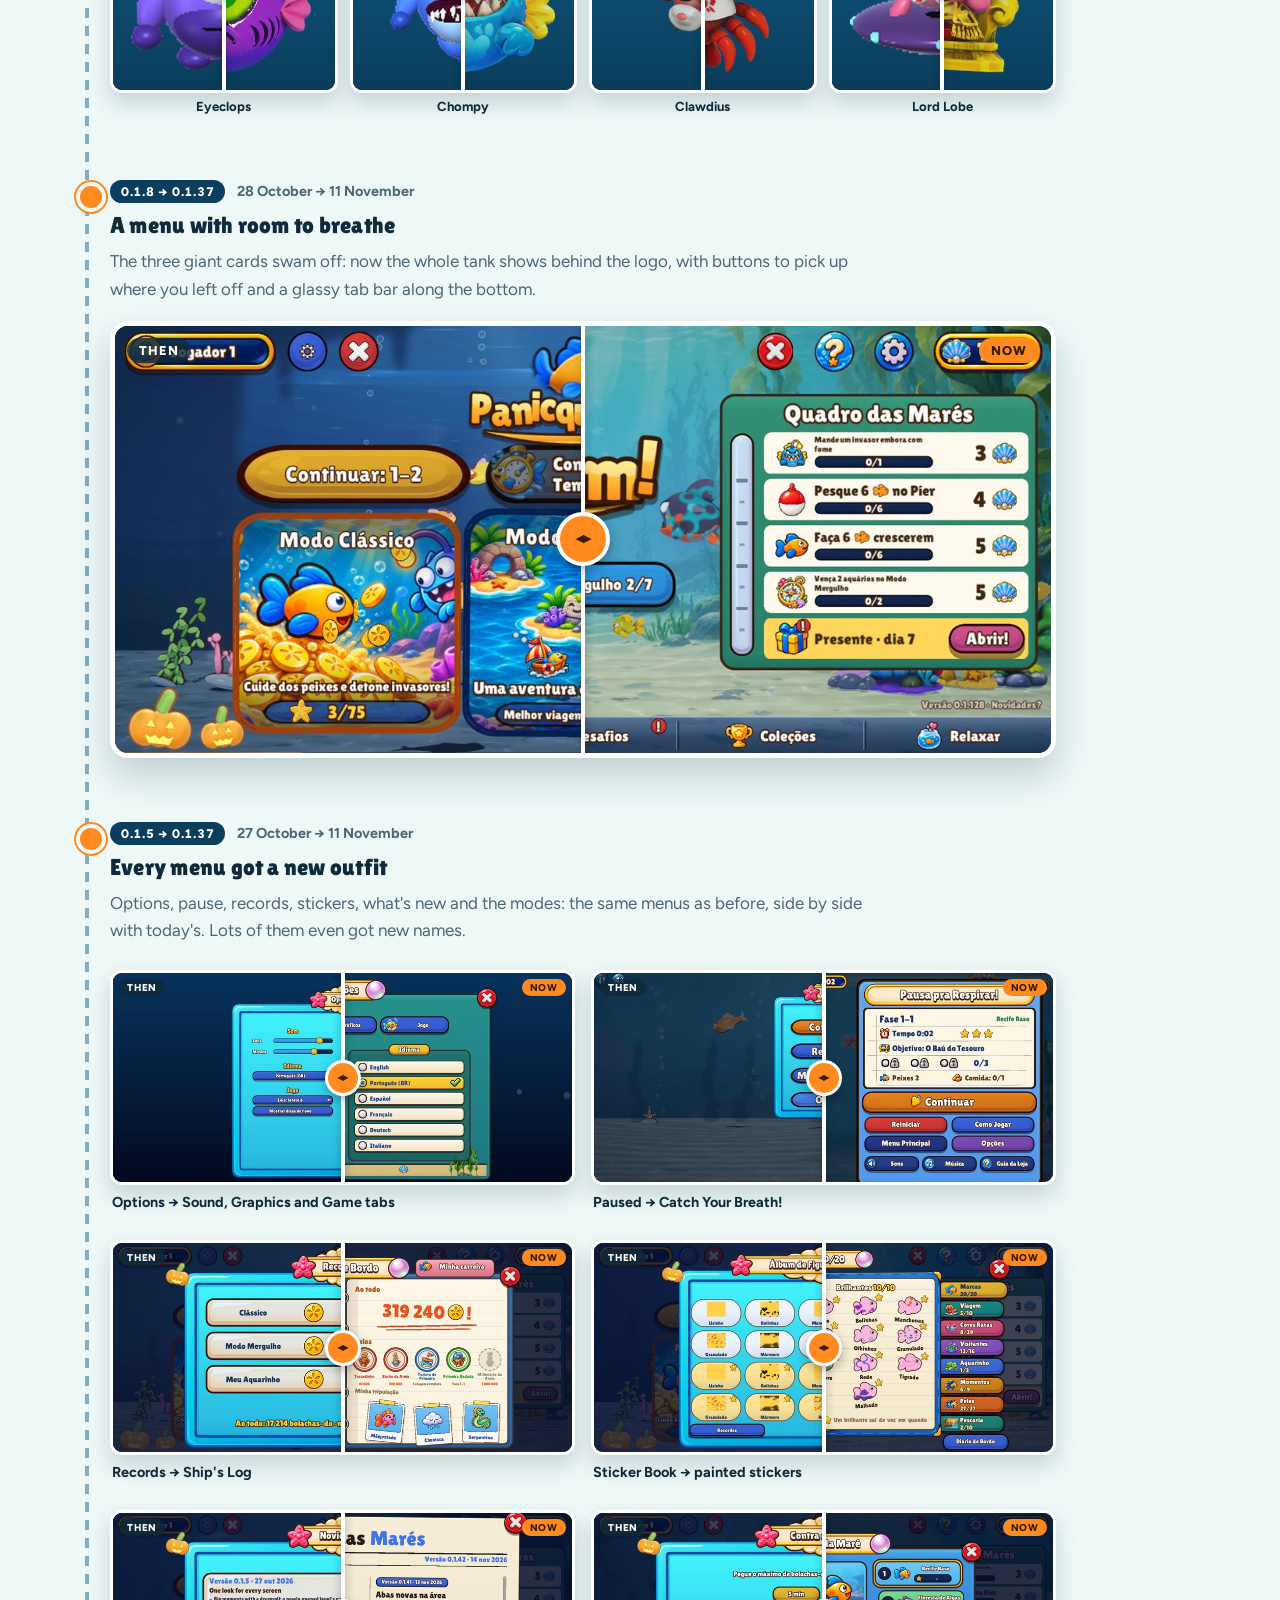
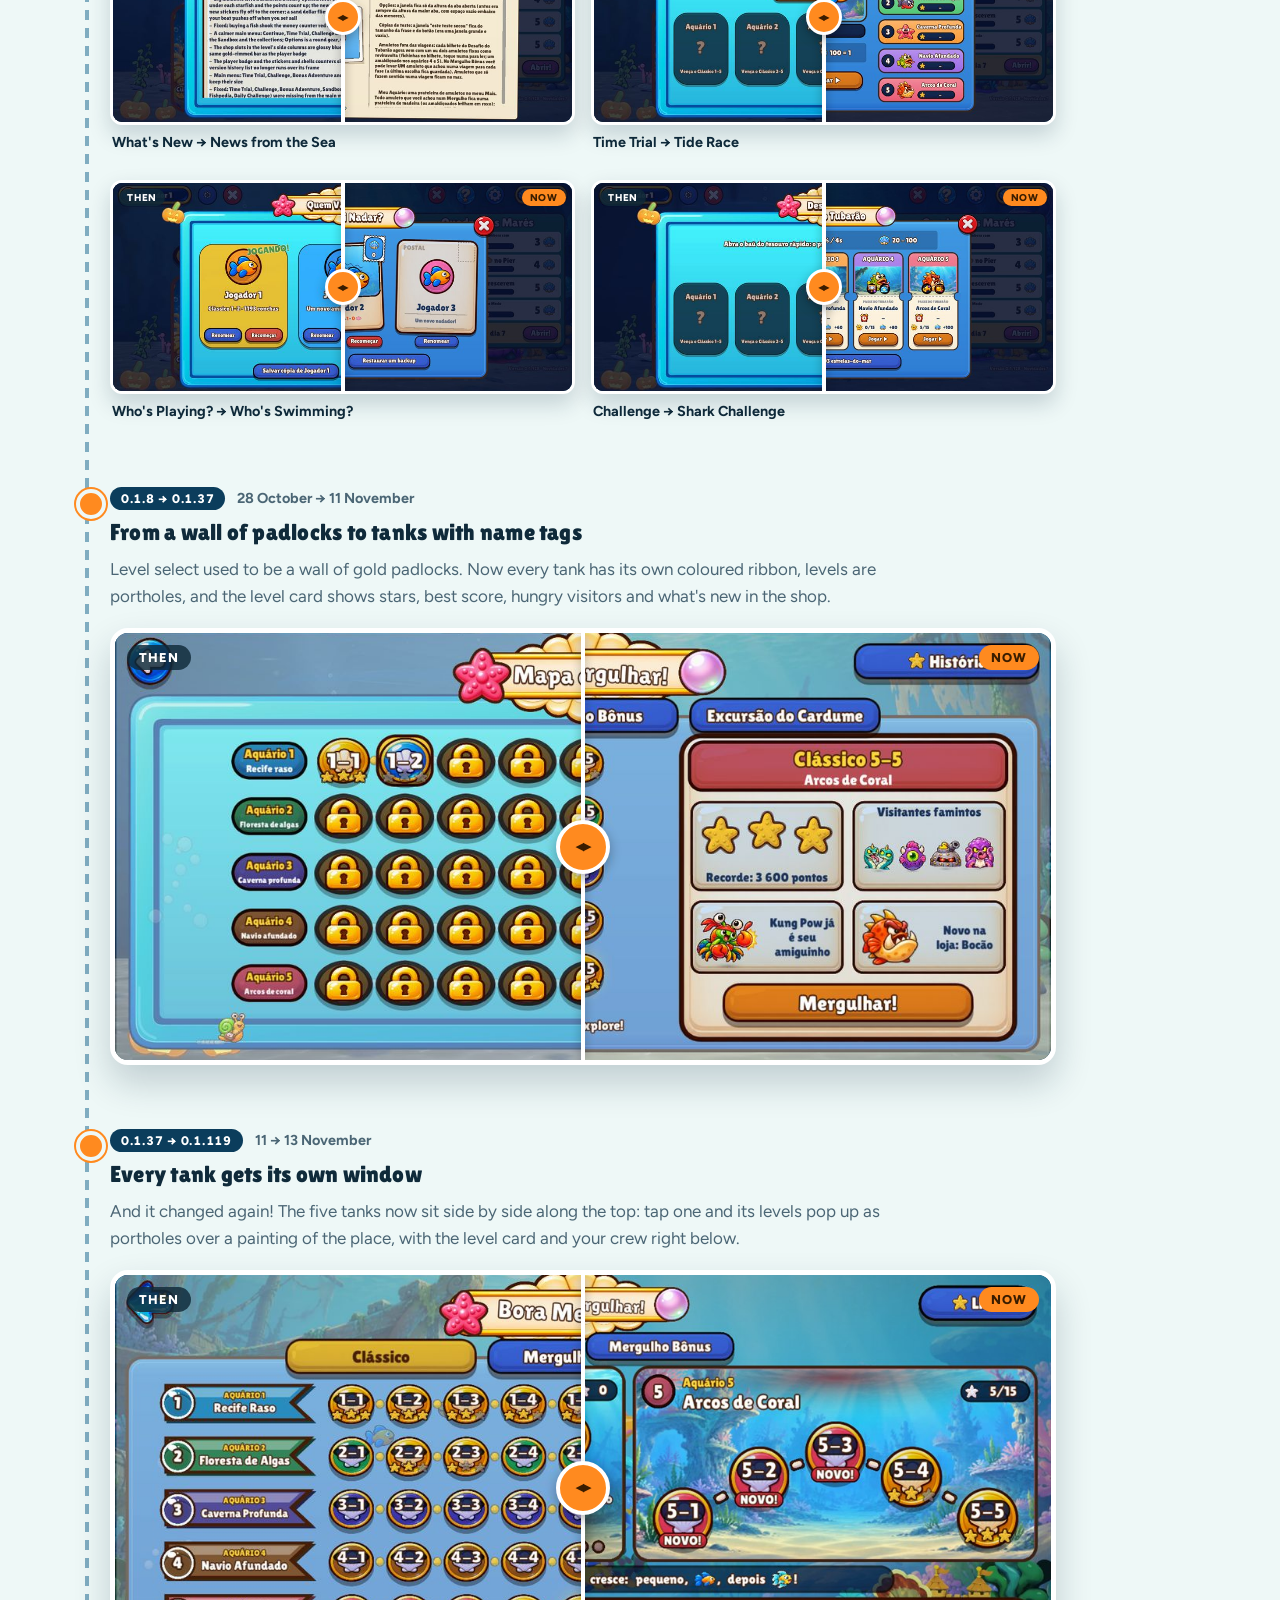
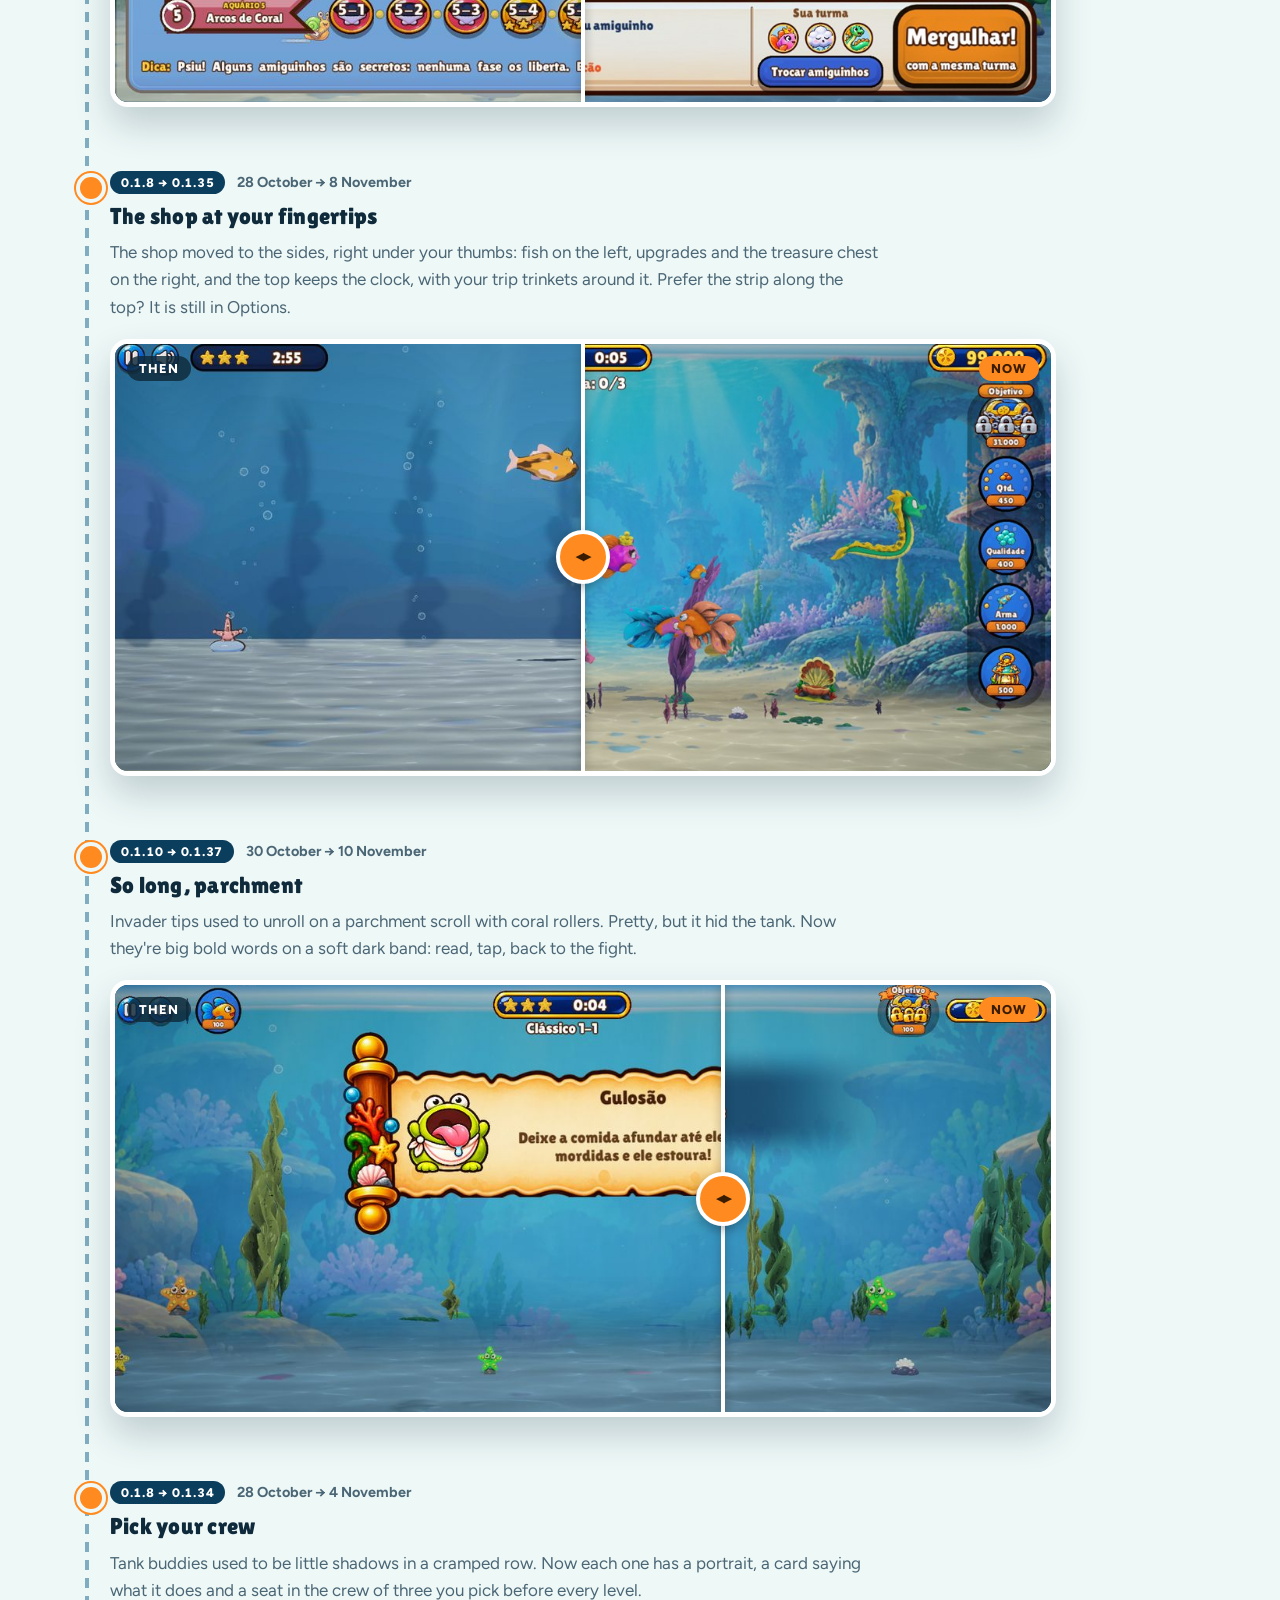
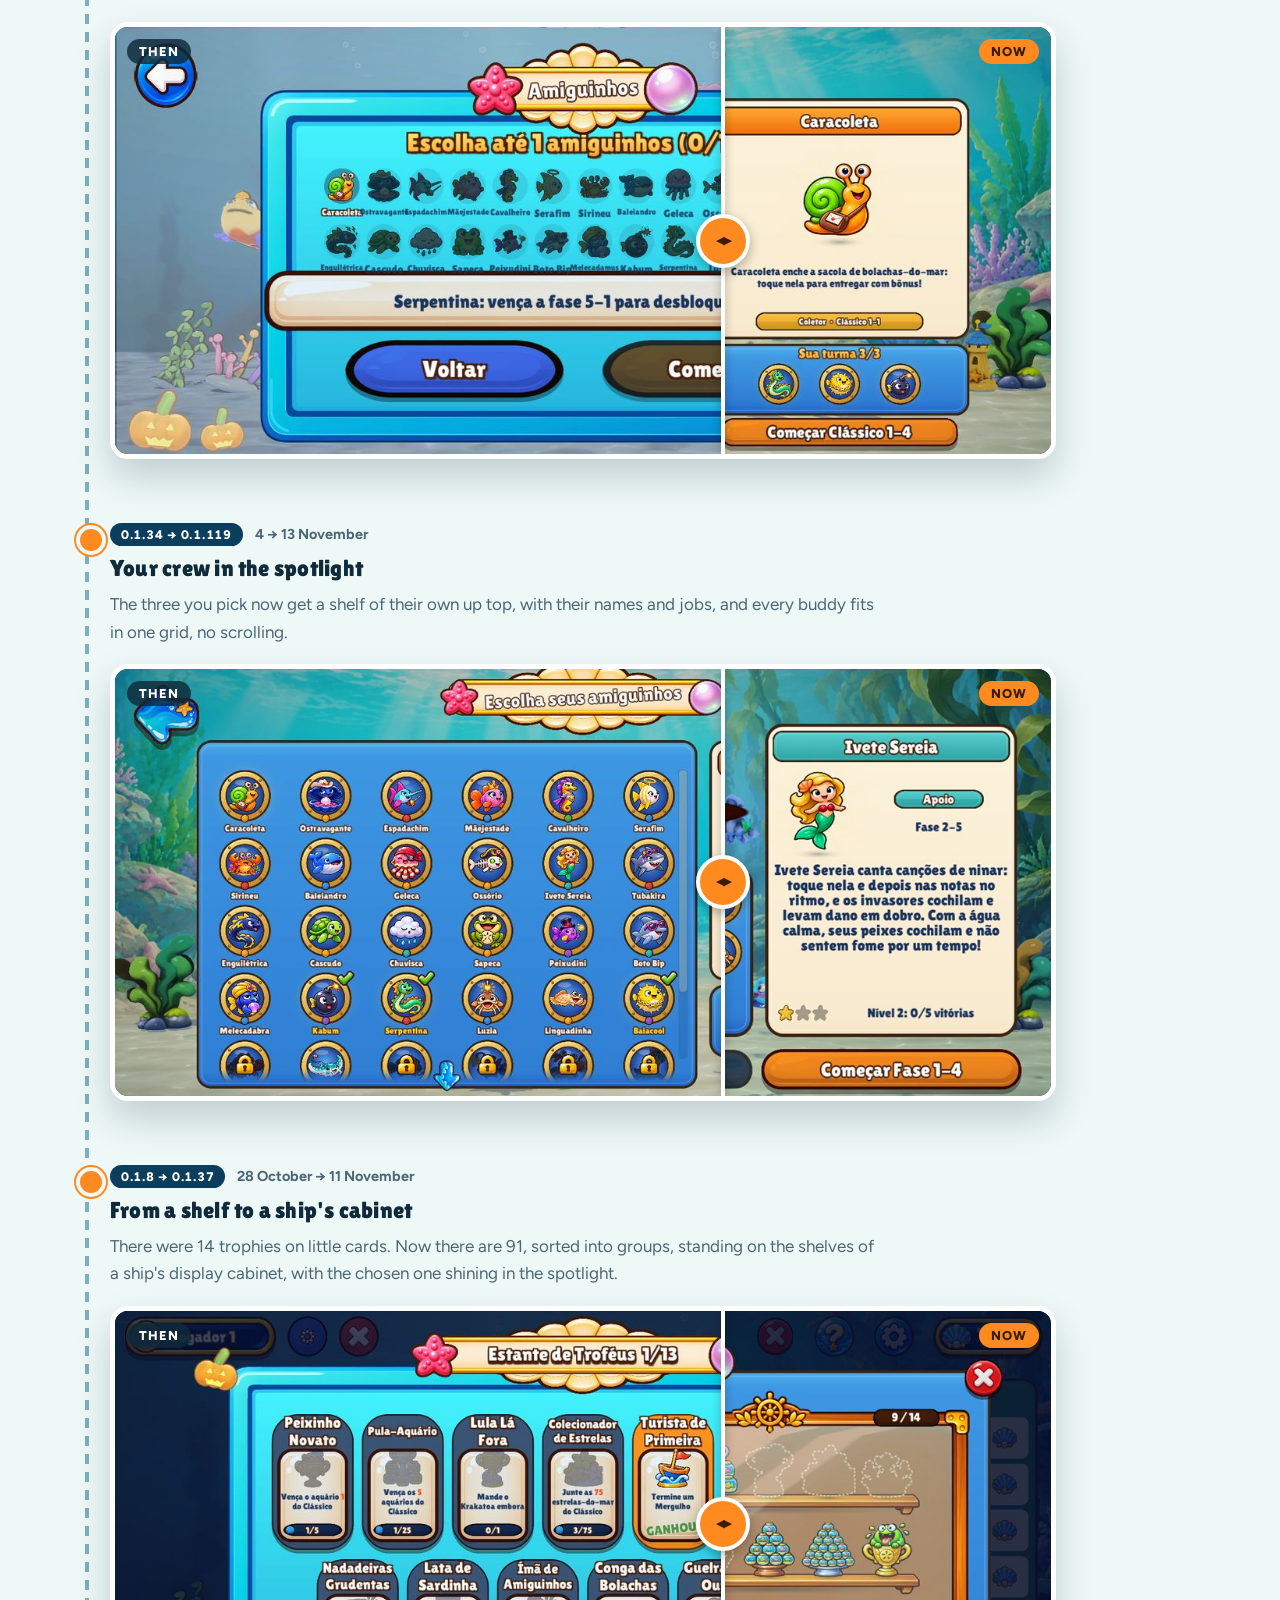
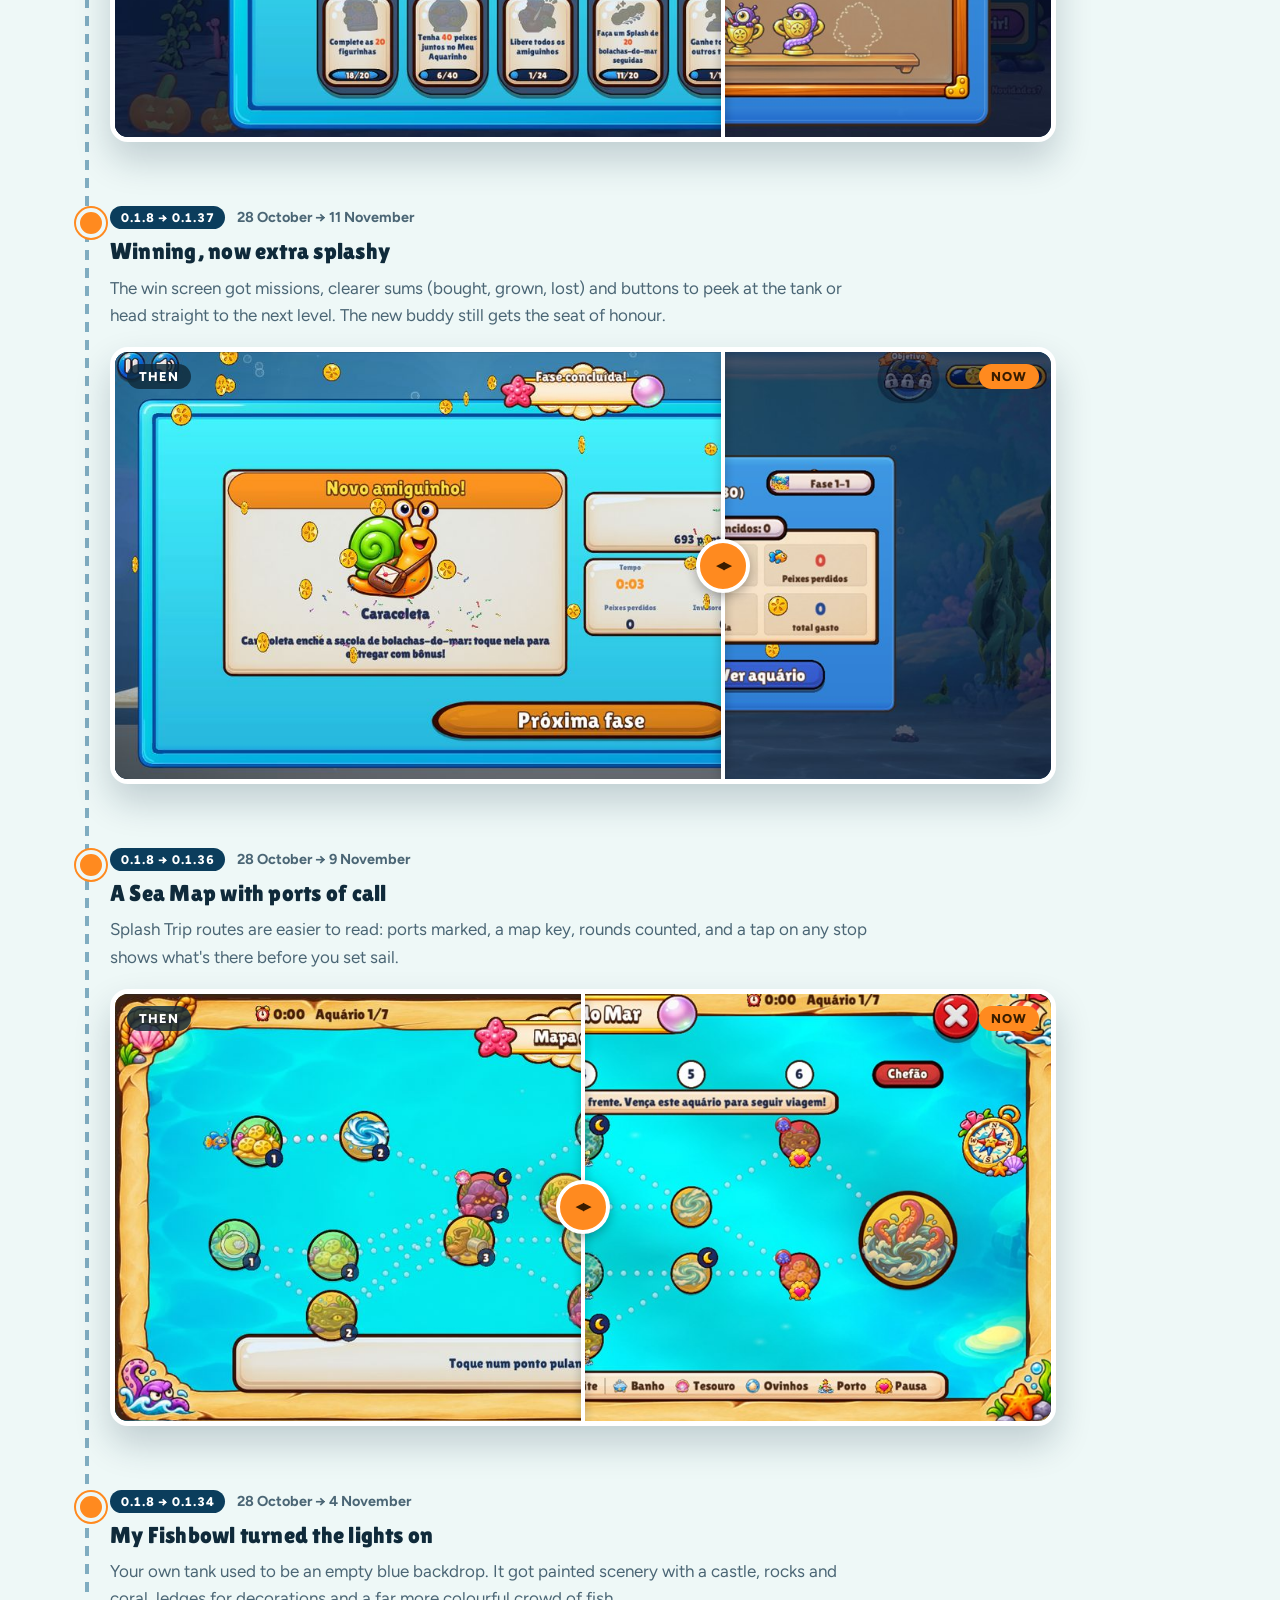
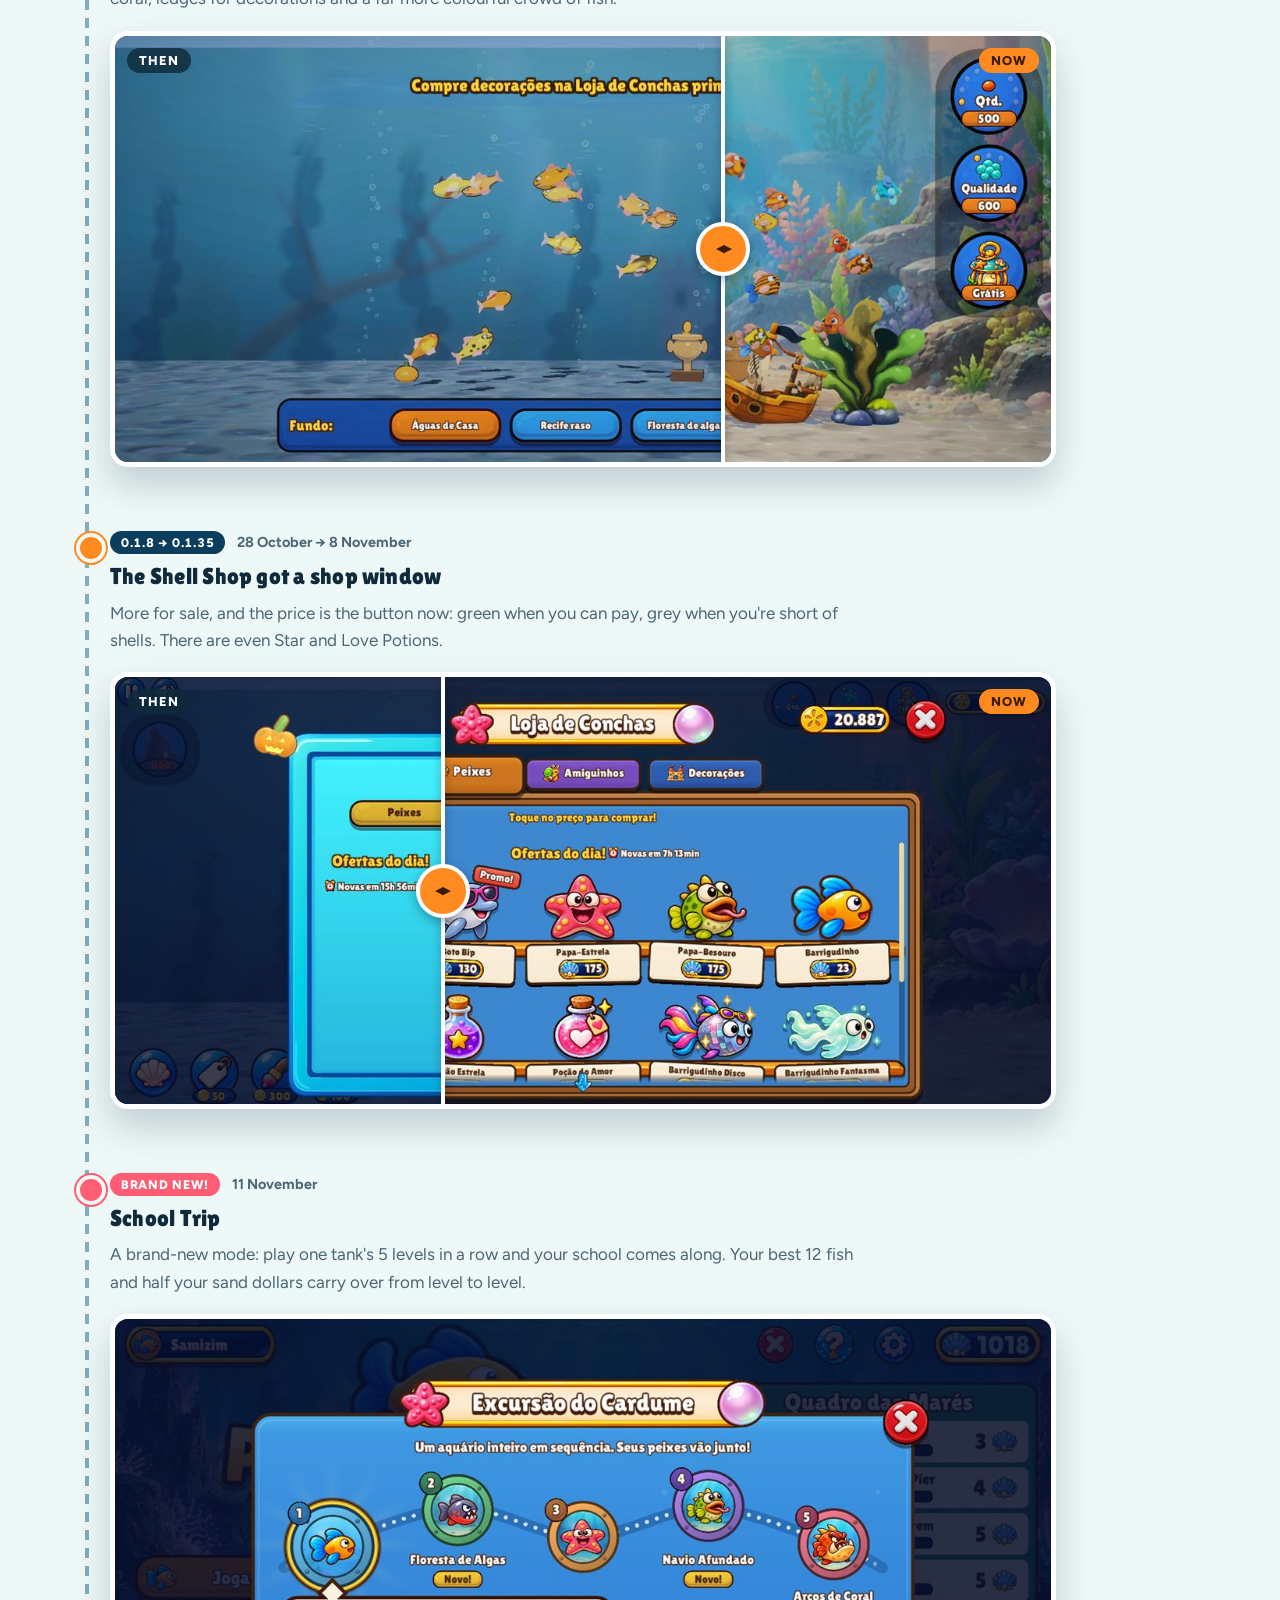
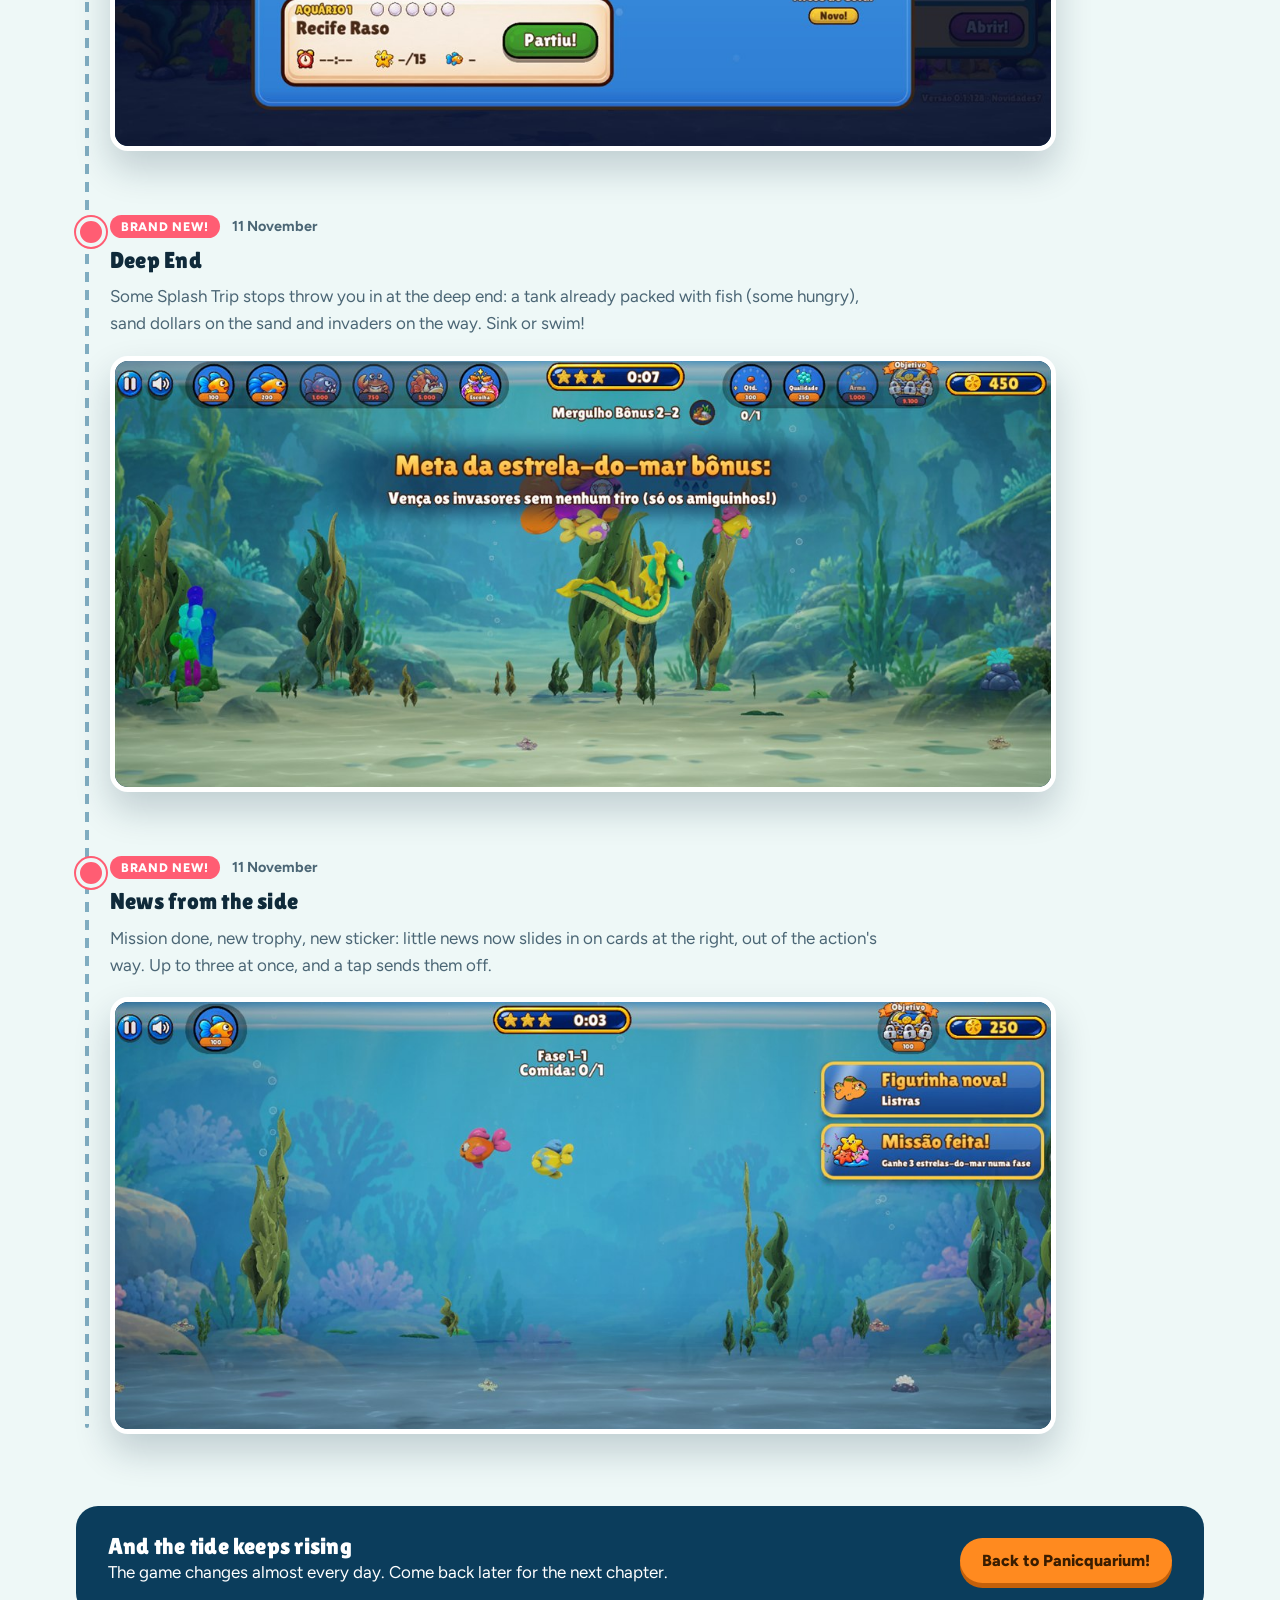
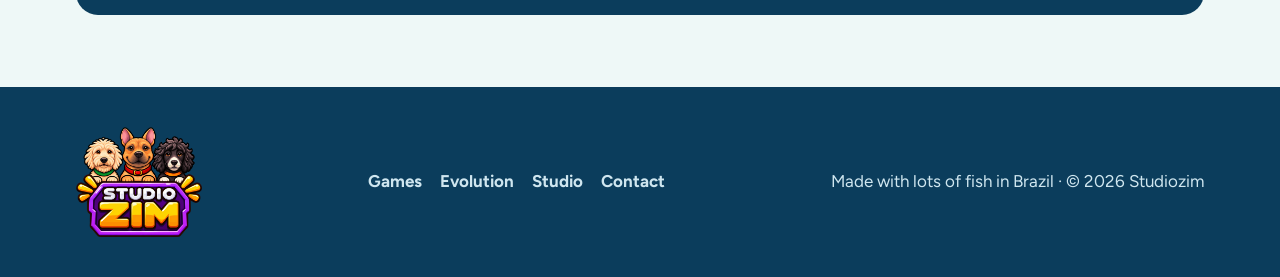
==== commit d252aac3: "Favicon: the StudioZim dog in the tab, the full logo on home screens" ====
--- a/evolucao.html
+++ b/evolucao.html
@@ -4,6 +4,10 @@
 <meta charset="utf-8">
 <meta name="viewport" content="width=device-width, initial-scale=1, viewport-fit=cover">
 <title>Panicquarium! · Evolução</title>
+<link rel="icon" href="/favicon.ico" sizes="32x32">
+<link rel="icon" type="image/png" sizes="64x64" href="/favicon-64.png">
+<link rel="icon" type="image/png" sizes="192x192" href="/icon-192.png">
+<link rel="apple-touch-icon" href="/apple-touch-icon.png">
 <meta name="claude:viewport-fit-sides" content="cover">
 <meta name="description" content="Como o Panicquarium! mudou: capturas reais de antes e de agora, tela por tela.">
 <link rel="preconnect" href="https://fonts.googleapis.com">
--- a/style.css
+++ b/style.css
@@ -124,6 +124,18 @@
 .gallery img { width: 100%; height: 100%; object-fit: cover; transition: transform .25s; }
 .gallery button:hover img { transform: scale(1.04); }
 .gallery .wide { grid-column: span 2; grid-row: span 2; aspect-ratio: auto; }
+.gallery[hidden] { display: none; }
+.shot-tabs { display: inline-flex; gap: 4px; padding: 4px; margin: 0 0 20px; border: 2px solid var(--line); border-radius: 999px; background: var(--surface); }
+.shot-tabs button { display: flex; align-items: center; gap: 8px; font: 800 .95rem var(--f-body); padding: 8px 18px; border: 0; border-radius: 999px; background: transparent; color: var(--ink); cursor: pointer; }
+.shot-tabs button[aria-selected="true"] { background: var(--orange); color: var(--orange-ink); }
+.shot-tabs svg { width: 20px; height: 20px; fill: none; stroke: currentColor; stroke-width: 2; stroke-linecap: round; }
+.shot-tabs svg circle { fill: currentColor; stroke: none; }
+.gallery.phones { grid-template-columns: repeat(2, 1fr); gap: 18px; }
+.gallery .phone { position: relative; aspect-ratio: auto; padding: 9px 24px; border-radius: 26px; background: #0d151c; box-shadow: inset 0 0 0 2px #2c3b47, 0 6px 18px rgba(0,0,0,.18); }
+.gallery .phone::before { content: ""; position: absolute; left: 9px; top: 50%; width: 7px; height: 7px; margin-top: -3.5px; border-radius: 50%; background: #2c3b47; }
+.gallery .phone img { display: block; height: auto; aspect-ratio: 16/9; border-radius: 10px; }
+.gallery .phone:hover img { transform: none; }
+.gallery .phone:hover { box-shadow: inset 0 0 0 2px #4a6375, 0 8px 22px rgba(0,0,0,.25); }
 .note { font-size: .85rem; color: var(--muted); margin-top: 12px; }
 dialog { border: 0; padding: 0; border-radius: 16px; max-width: min(1100px, 94vw); background: #000; }
 dialog::backdrop { background: rgba(4,16,26,.85); }
@@ -172,6 +184,9 @@
   .hero-shot { transform: none; }
 }
 @media (max-width: 480px) {
+  .gallery.phones { grid-template-columns: 1fr; }
+  .gallery .phone { padding: 7px 18px; border-radius: 20px; }
+  .gallery .phone::before { left: 6px; width: 6px; height: 6px; margin-top: -3px; }
   .modes, .gallery { grid-template-columns: 1fr; }
   .gallery .wide { grid-column: auto; grid-row: auto; }
   .facts { grid-template-columns: 1fr 1fr 1fr; }
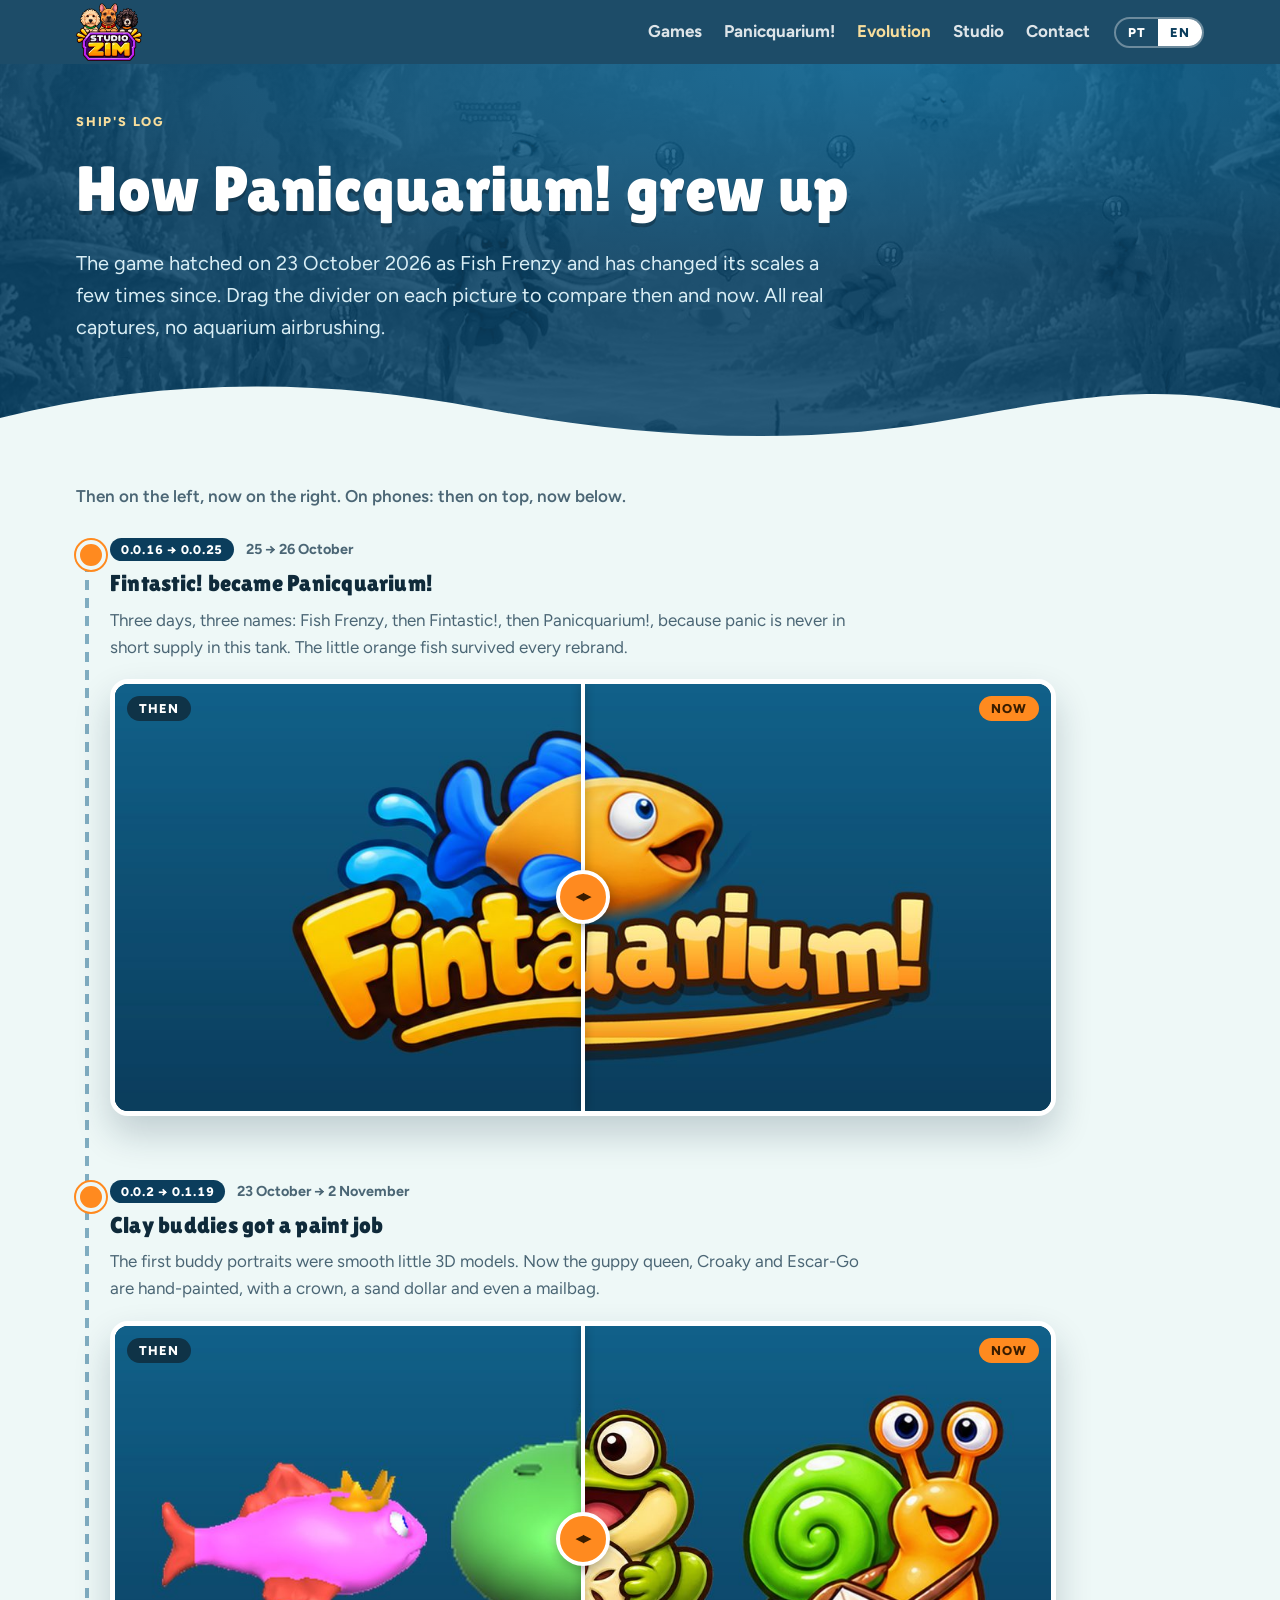
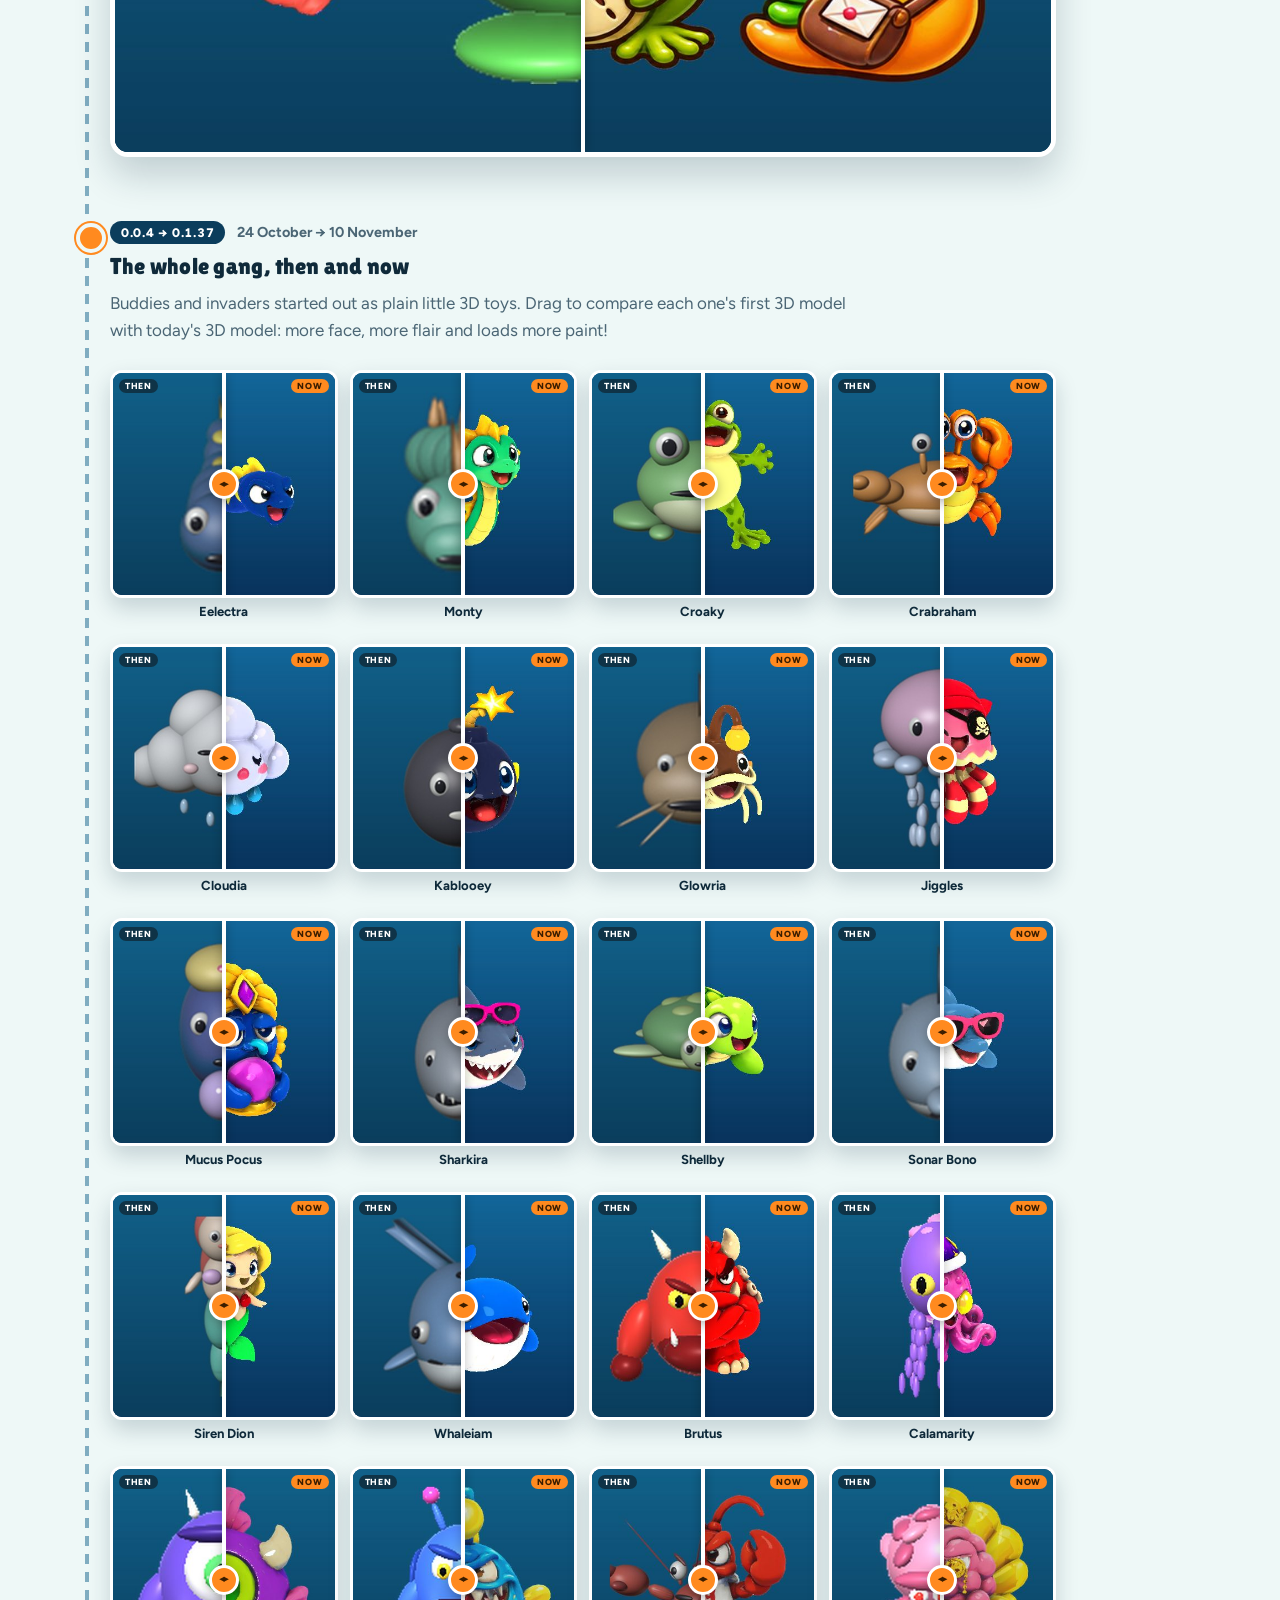
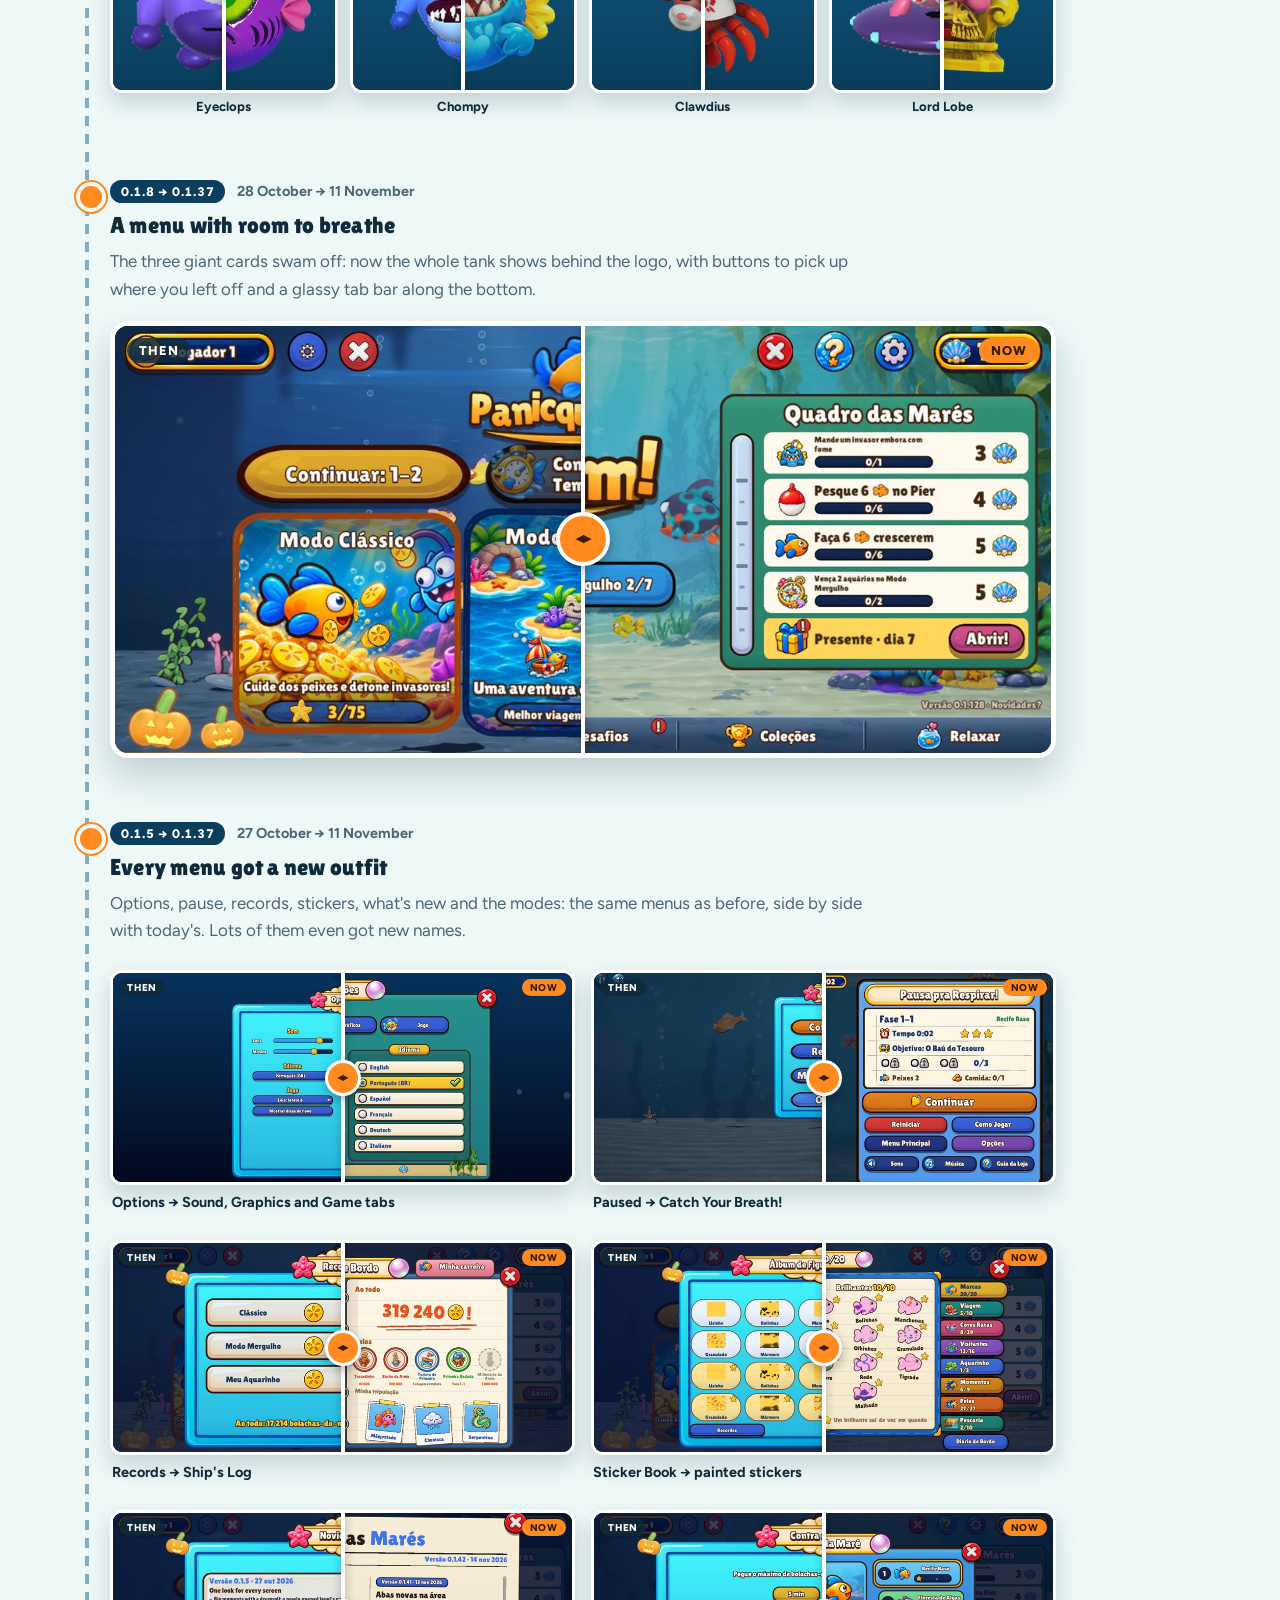
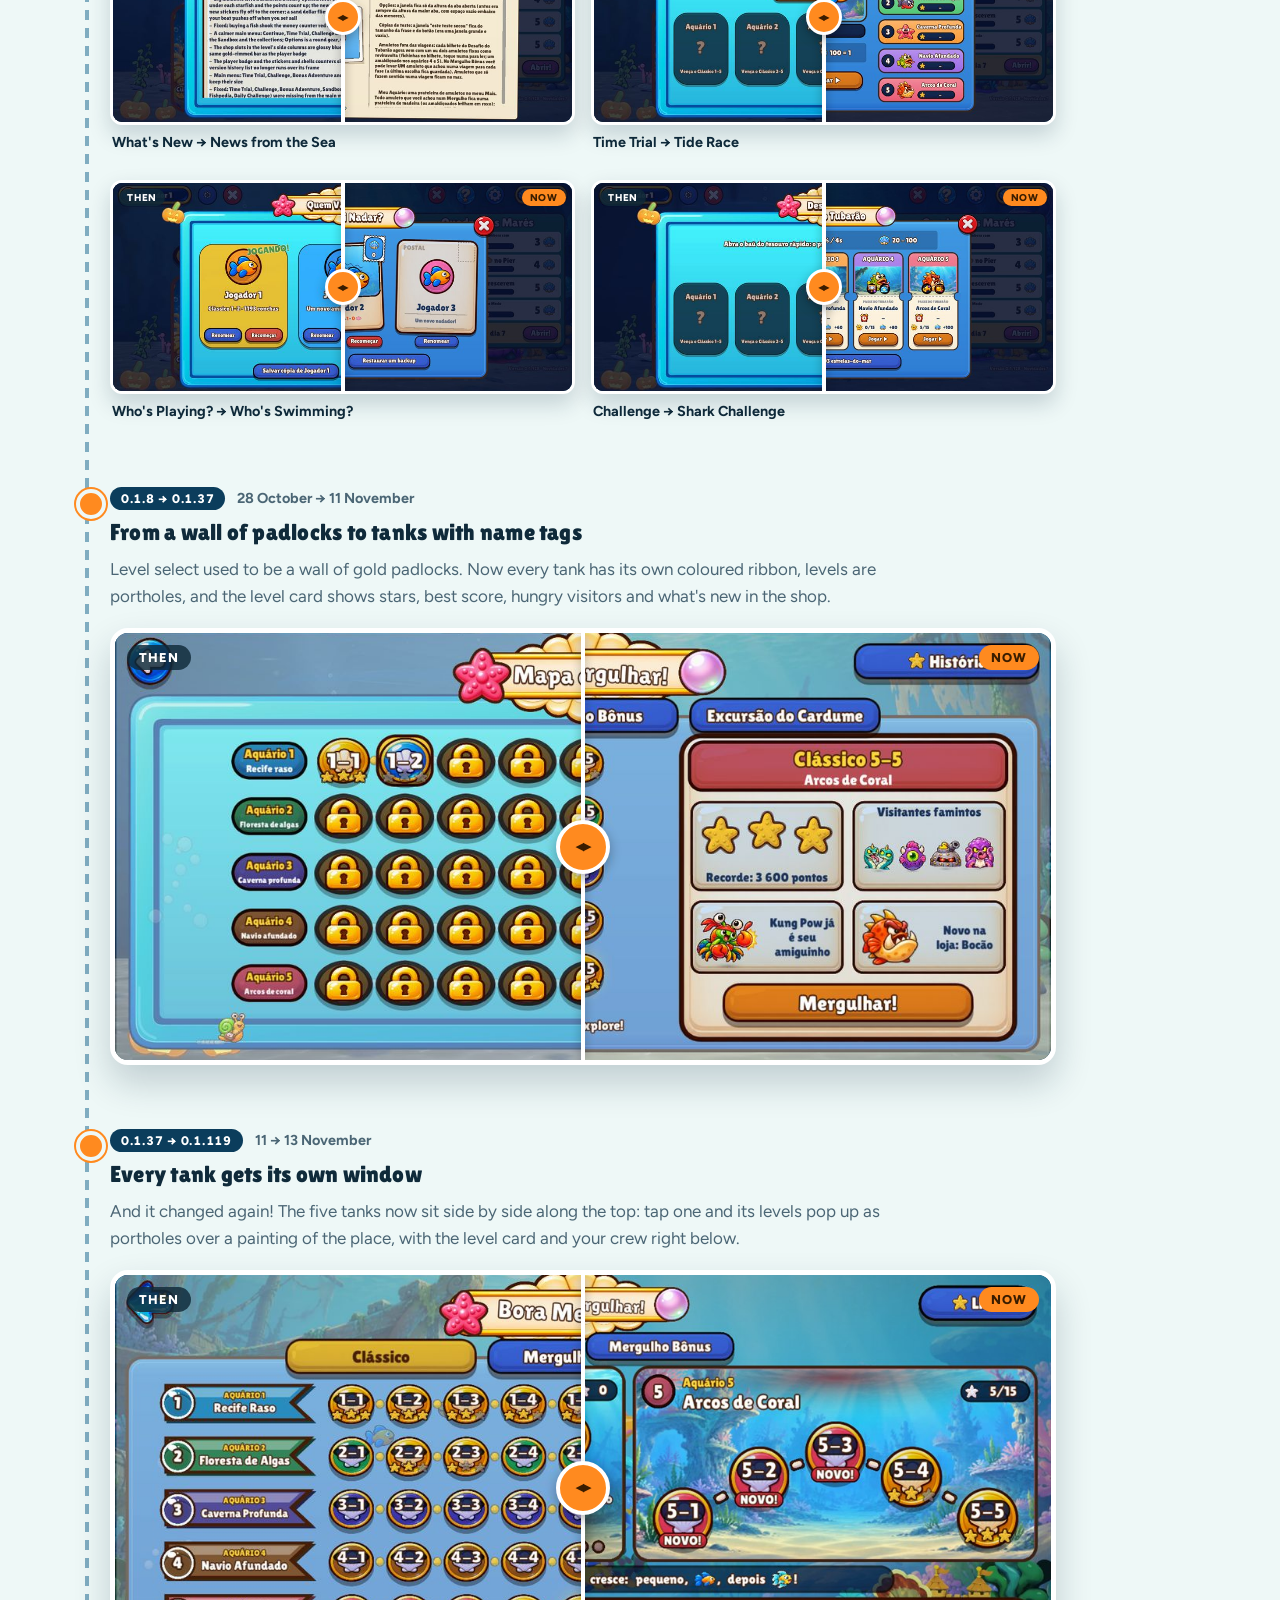
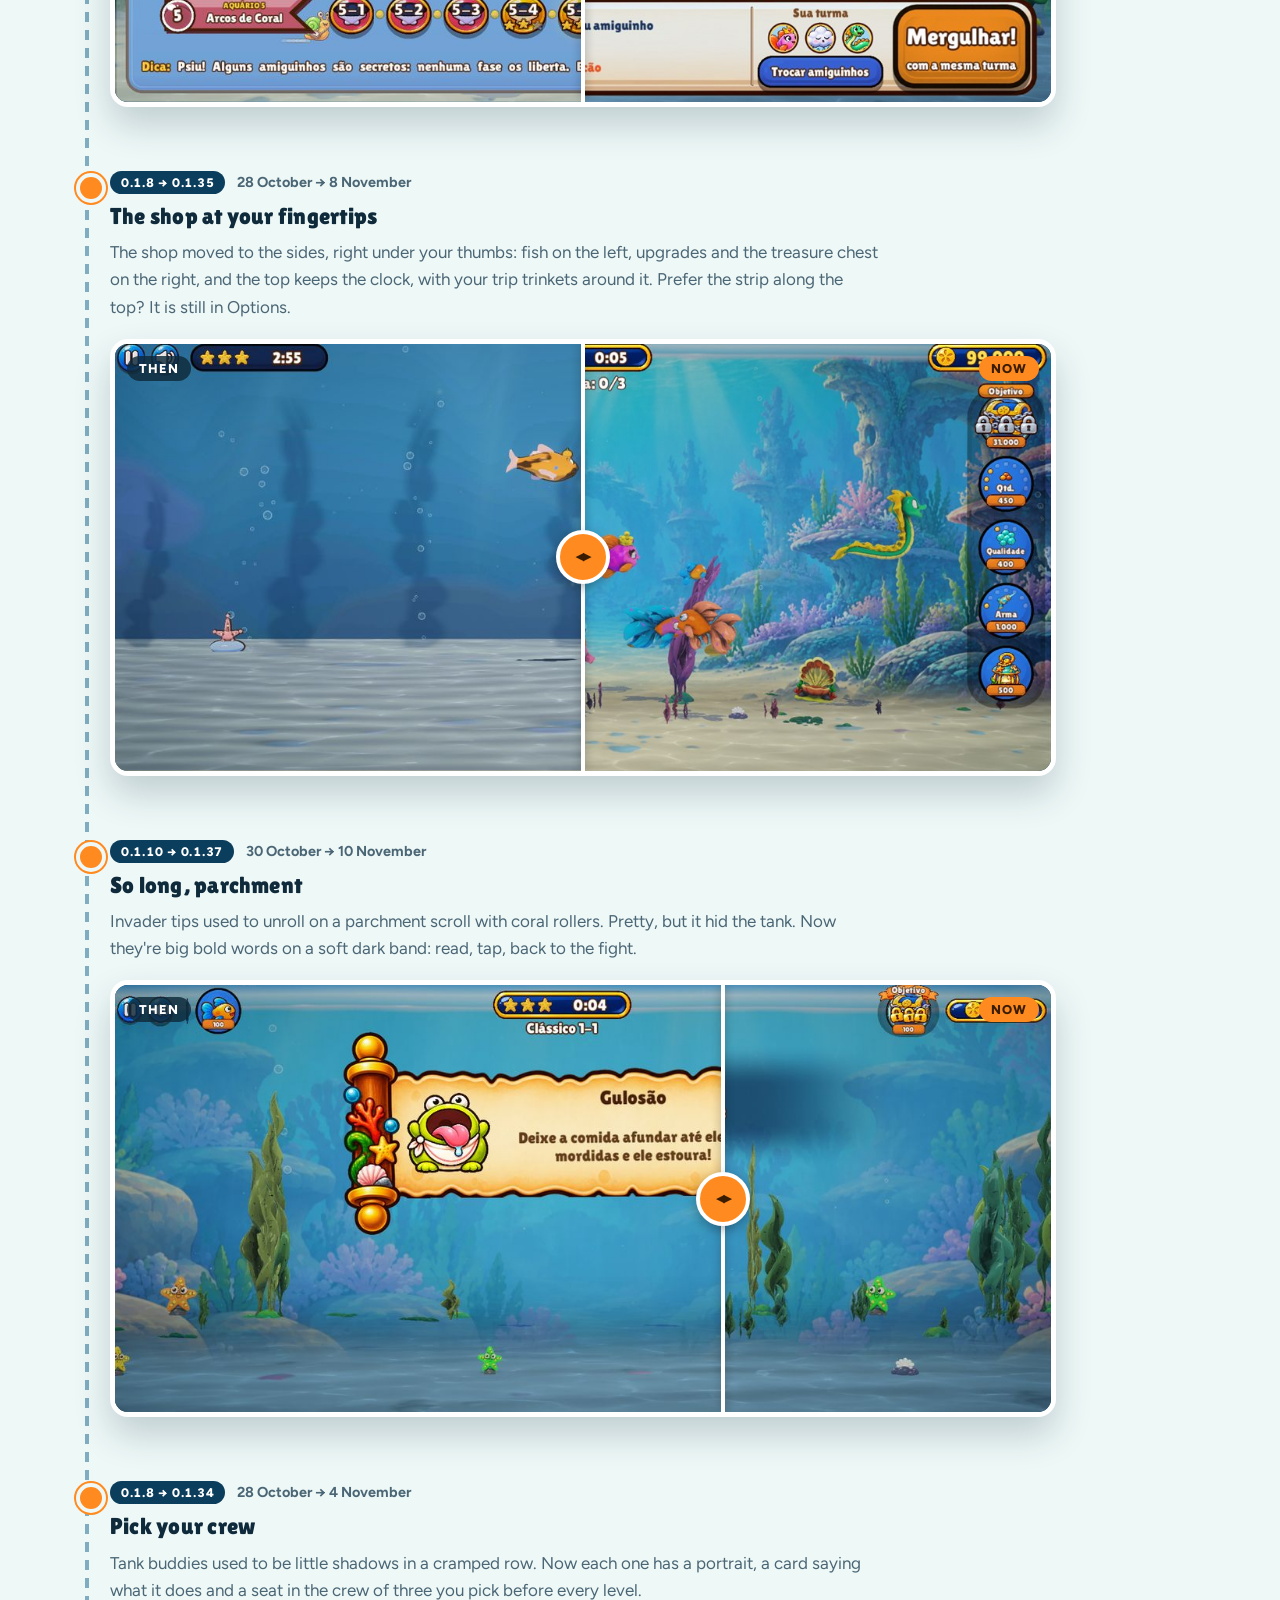
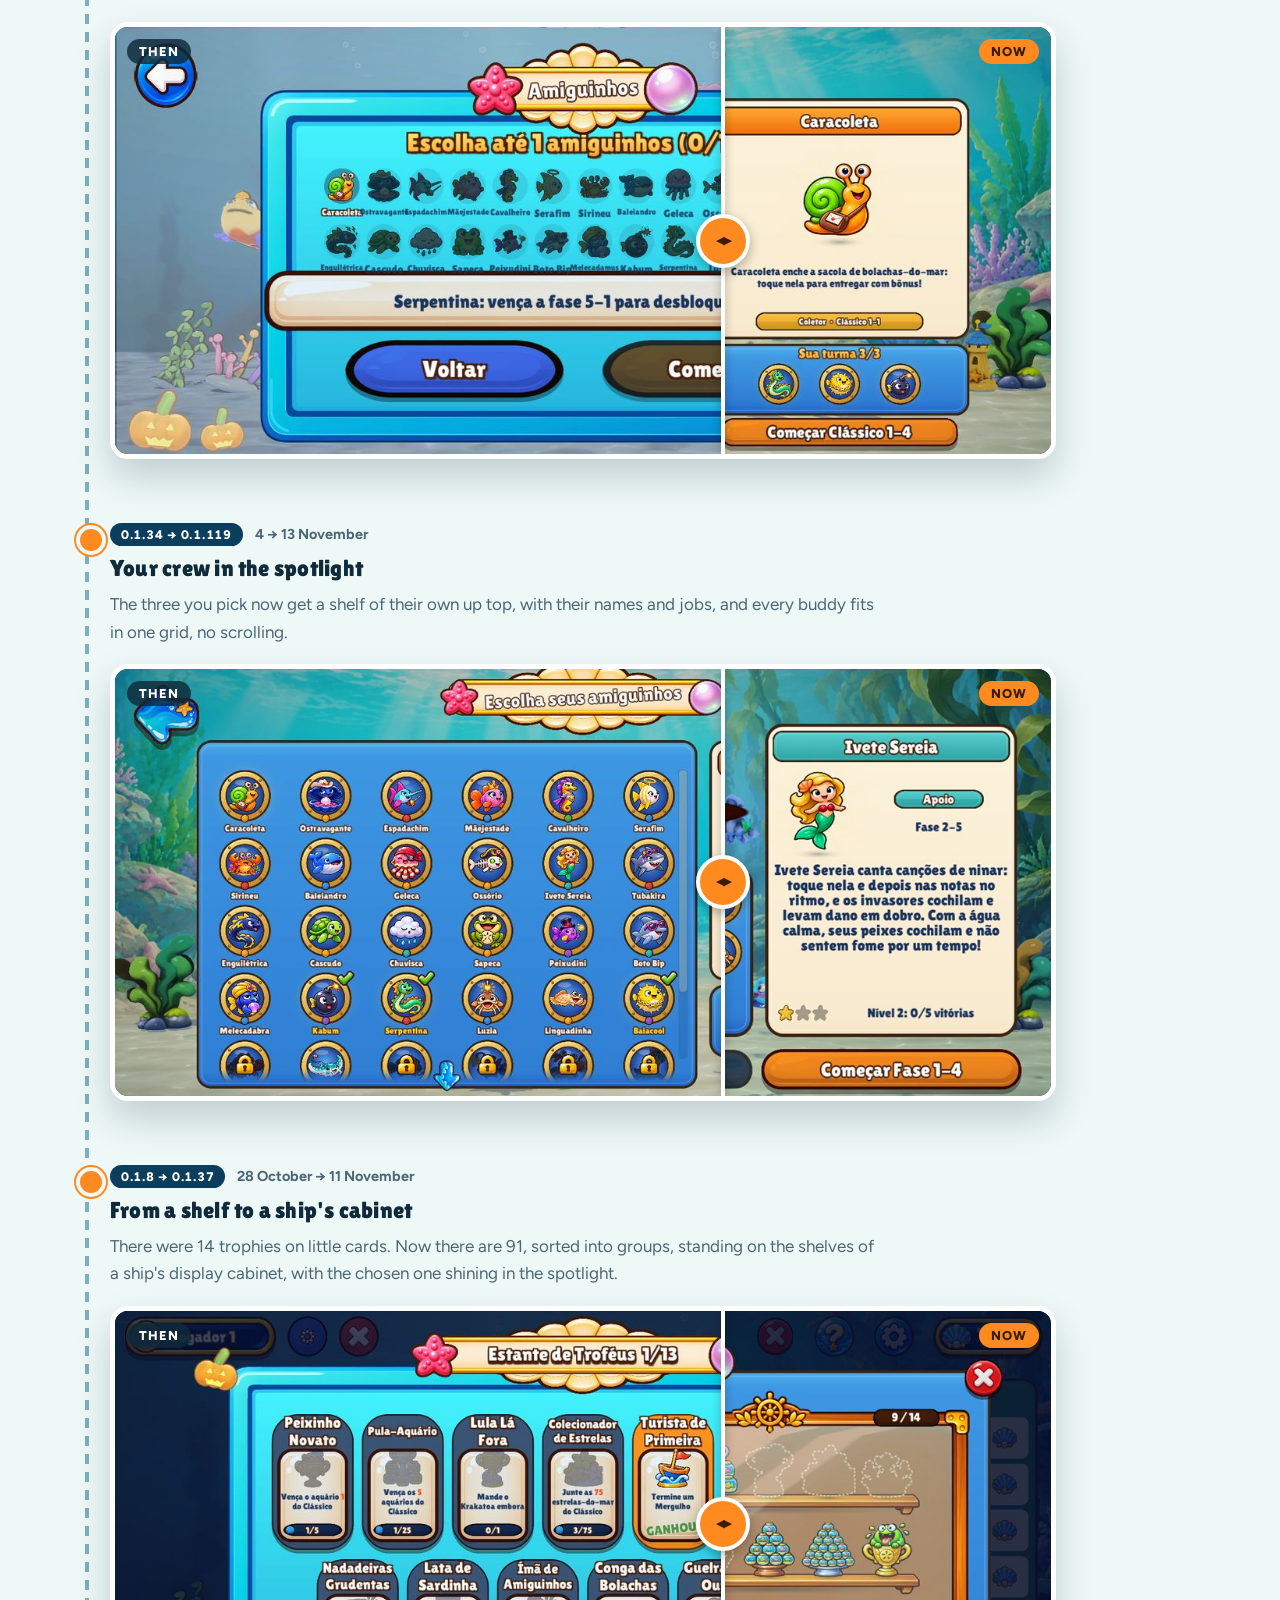
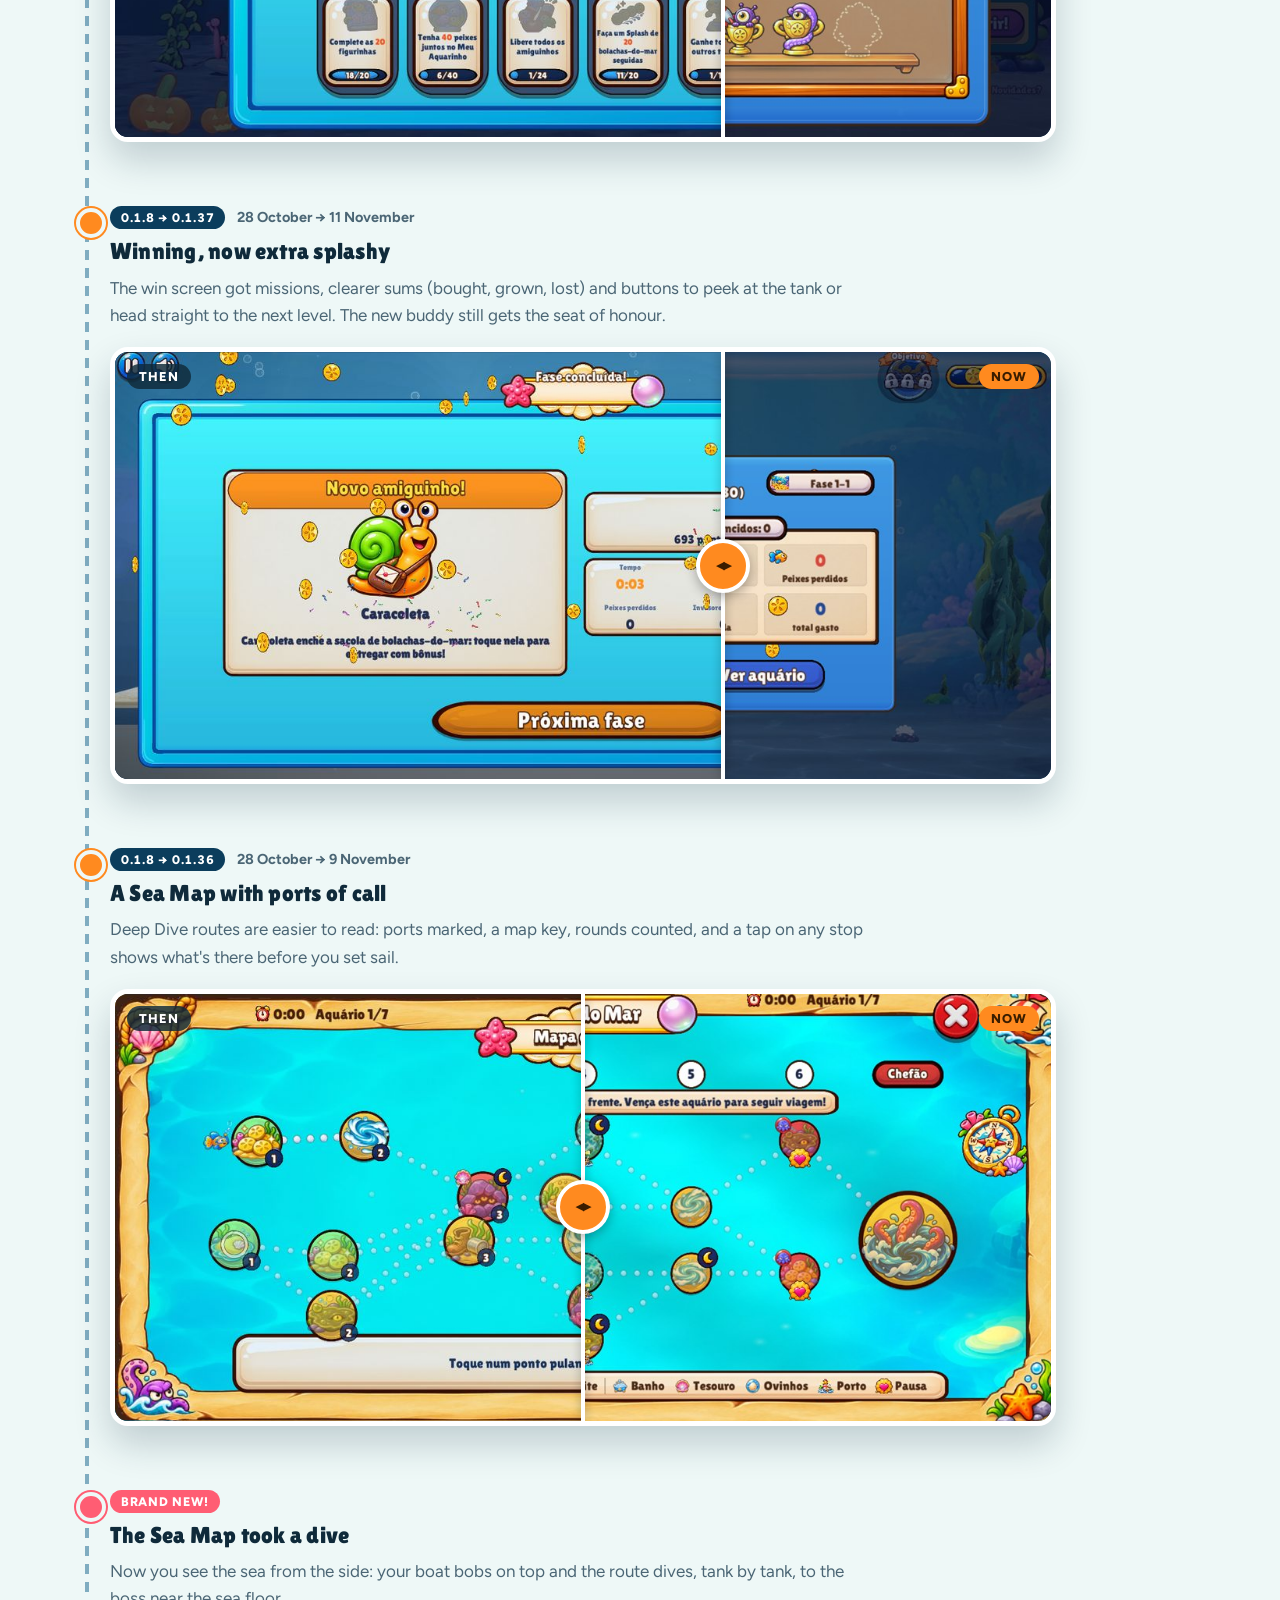
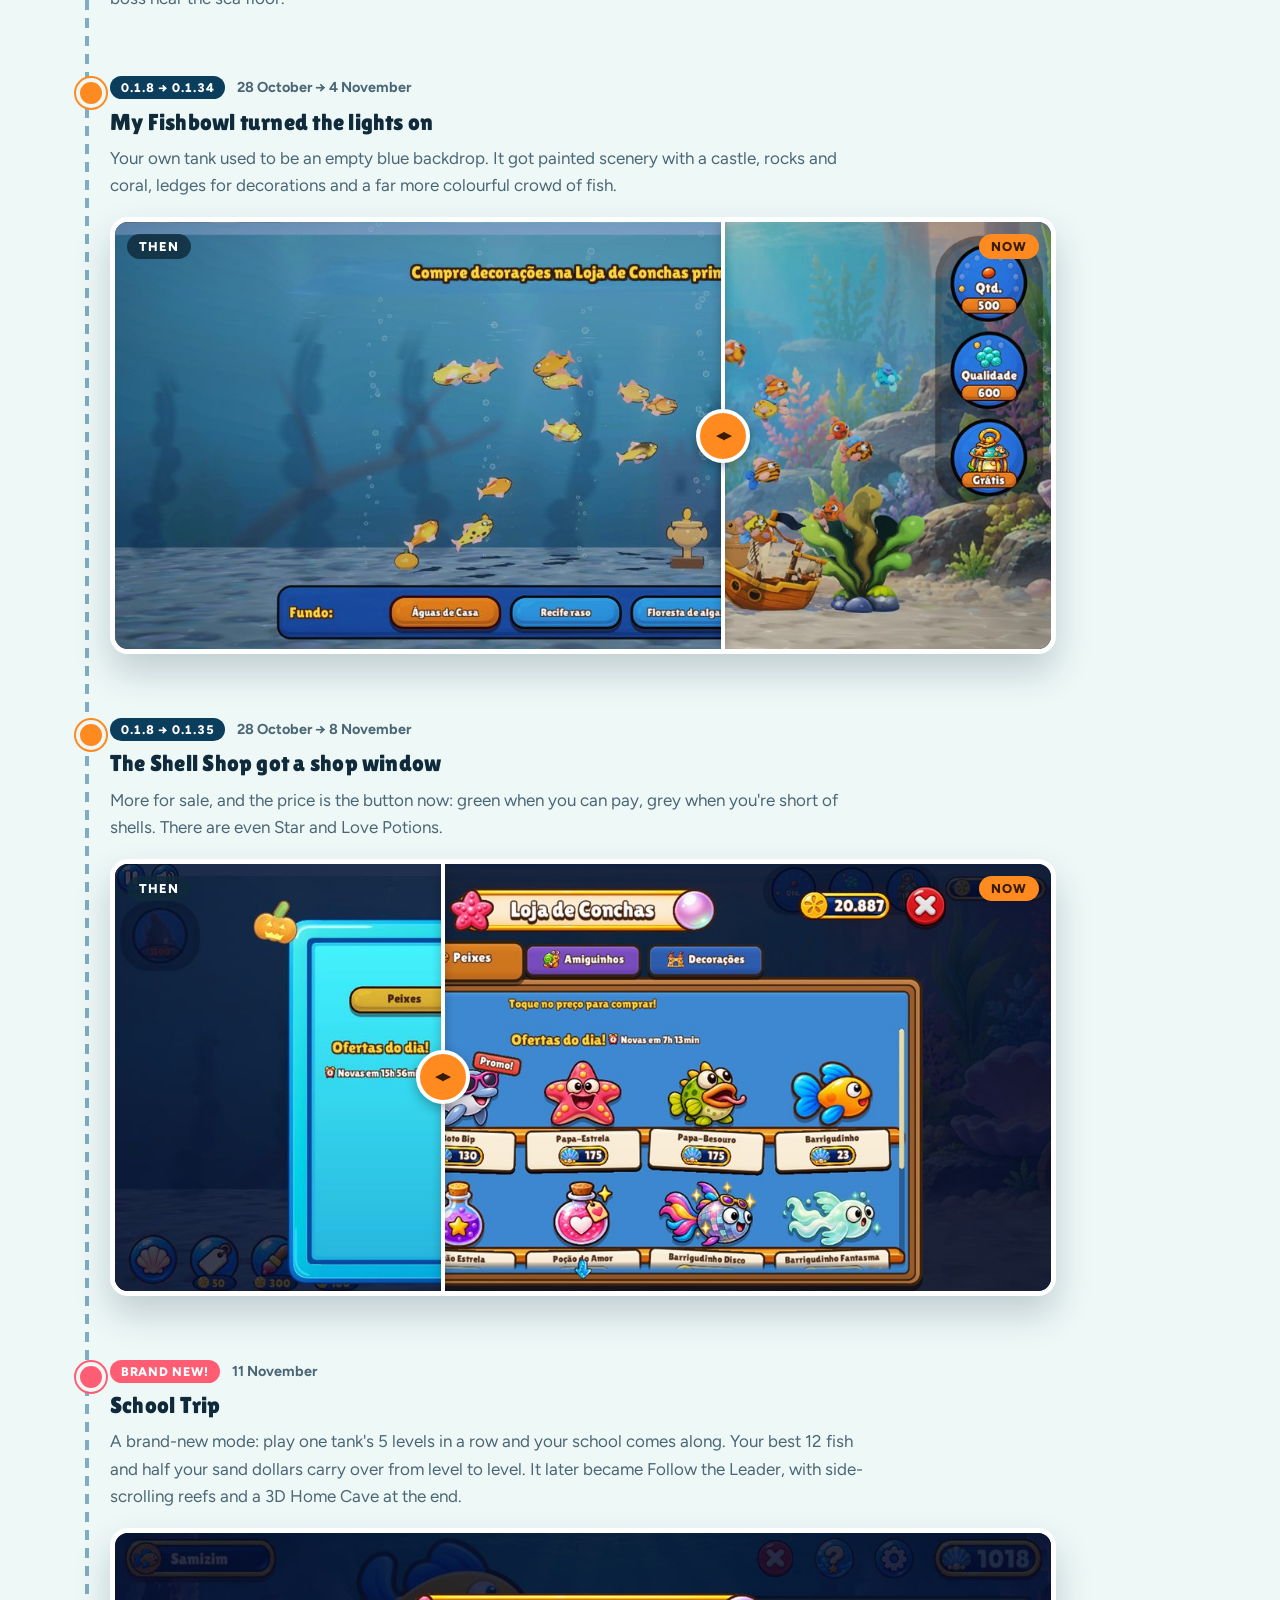
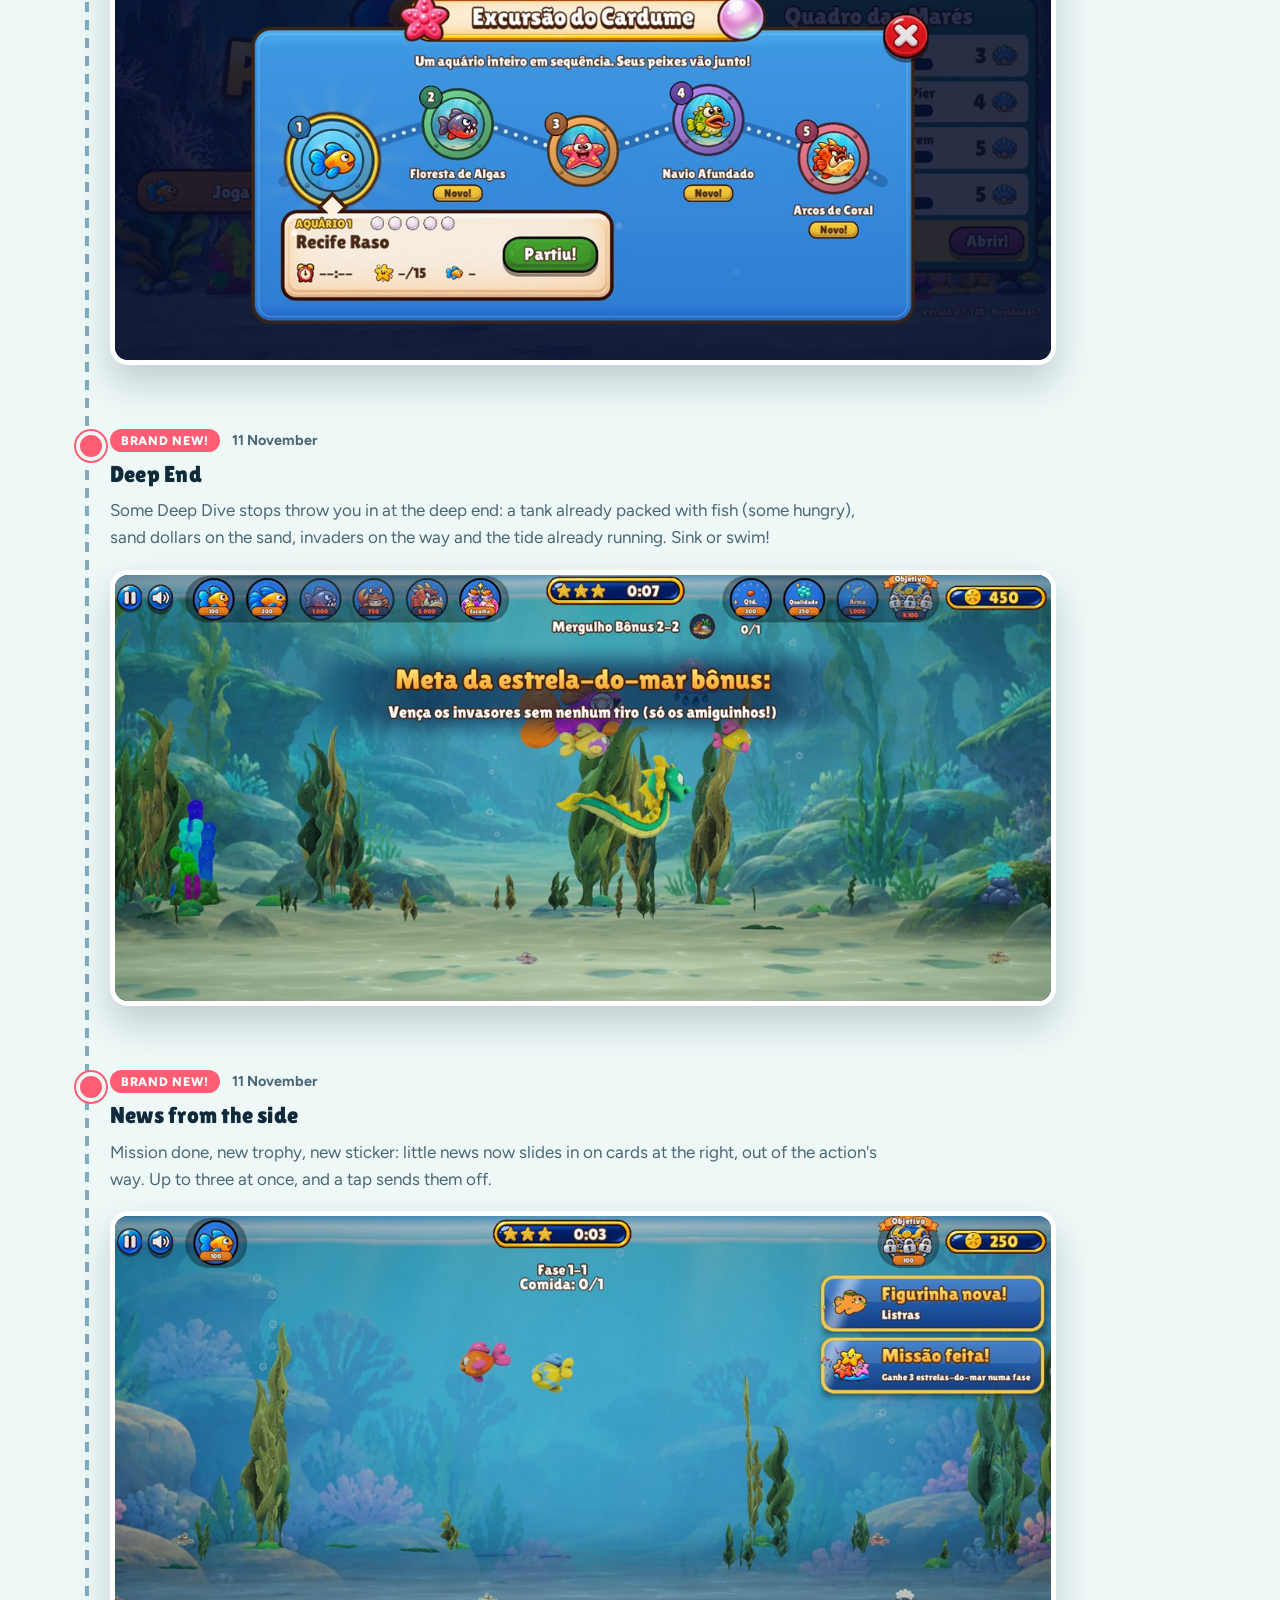
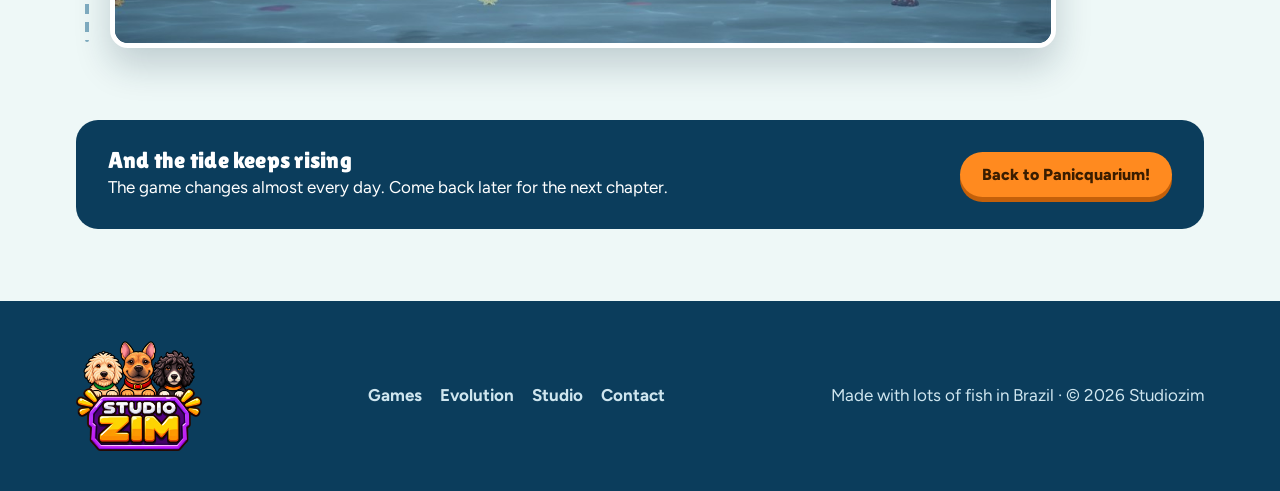
==== commit ec7cd78b: "Studio site texts: 12 languages, App Store and PC (Steam) coming soon, today's modes, new Sea Map st" ====
--- a/evolucao.html
+++ b/evolucao.html
@@ -13,7 +13,7 @@
 <link rel="preconnect" href="https://fonts.googleapis.com">
 <link rel="preconnect" href="https://fonts.gstatic.com" crossorigin>
 <link rel="stylesheet" href="https://fonts.googleapis.com/css2?family=Figtree:wght@400;600;700;800&family=Lilita+One&display=swap">
-<link rel="stylesheet" href="style.css?v=20261113b">
+<link rel="stylesheet" href="style.css?v=20261125">
 </head>
 <body>
 
@@ -465,6 +465,12 @@
           </div>
         </li>
 
+        <li class="evo evo-new">
+          <div class="evo-meta"><span class="chip chip-new" data-i18n="ba.new">Novidade!</span></div>
+          <h3 data-i18n="evo.seaside.t">O Mapa do Mar mergulhou</h3>
+          <p data-i18n="evo.seaside.d">Agora o mar é visto de lado: seu barco balança lá em cima e a rota desce, aquário por aquário, até o chefão no fundo.</p>
+        </li>
+
         <li class="evo">
           <div class="evo-meta"><span class="chip">0.1.8 → 0.1.34</span><span class="when" data-i18n="when.buddies">28 de outubro → 4 de novembro</span></div>
           <h3 data-i18n="evo.fishbowl.t">O Meu Aquarinho acendeu a luz</h3>
@@ -492,14 +498,14 @@
         <li class="evo evo-new">
           <div class="evo-meta"><span class="chip chip-new" data-i18n="ba.new">Novidade!</span><span class="when" data-i18n="when.nov11">11 de novembro</span></div>
           <h3 data-i18n="evo.schooltrip.t">Excursão do Cardume</h3>
-          <p data-i18n="evo.schooltrip.d">Modo novo em folha: jogue as 5 fases de um aquário em sequência levando o seu cardume. Os 12 melhores peixes e metade dos dólares-de-areia vão junto de uma fase para a outra.</p>
+          <p data-i18n="evo.schooltrip.d">Modo novo em folha: jogue as 5 fases de um aquário em sequência levando o seu cardume. Os 12 melhores peixes e metade dos dólares-de-areia vão junto de uma fase para a outra. Depois ela virou o Siga o Líder, com recifes que rolam de lado e uma toca em 3D no fim.</p>
           <figure class="solo"><img src="img/evolution/schooltrip-new.jpg" alt="Janela da Excursão do Cardume" loading="lazy" width="1200" height="554"></figure>
         </li>
 
         <li class="evo evo-new">
           <div class="evo-meta"><span class="chip chip-new" data-i18n="ba.new">Novidade!</span><span class="when" data-i18n="when.nov11">11 de novembro</span></div>
           <h3 data-i18n="evo.deepend.t">Mergulho de Cabeça</h3>
-          <p data-i18n="evo.deepend.d">Algumas paradas do Modo Mergulho jogam você num aquário já lotado: peixes com fome, dólares no chão e invasor a caminho. É nadar ou nadar.</p>
+          <p data-i18n="evo.deepend.d">Algumas paradas do Modo Mergulho jogam você num aquário já lotado: peixes com fome, dólares no chão, invasor a caminho e a maré já está correndo. É nadar ou nadar.</p>
           <figure class="solo"><img src="img/evolution/deepend-new.jpg" alt="Um aquário do Mergulho de Cabeça, já cheio de peixes" loading="lazy" width="1200" height="554"></figure>
         </li>
 
@@ -535,6 +541,6 @@
   </div>
 </footer>
 
-<script src="site.js?v=20261113b"></script>
+<script src="site.js?v=20261125"></script>
 </body>
 </html>
--- a/style.css
+++ b/style.css
@@ -162,6 +162,8 @@
 /* contact */
 .contact { text-align: left; }
 .mailbox { display: flex; flex-wrap: wrap; gap: 12px; align-items: center; background: var(--surface); border: 2px dashed var(--line); border-radius: 18px; padding: 18px 22px; max-width: 640px; }
+.contact-links { margin-top: 18px; font-weight: 700; }
+.contact-links a { color: inherit; }
 .mailbox code { font: 800 1.15rem var(--f-body); user-select: all; word-break: break-all; }
 .copy { margin-left: auto; font: 700 .9rem var(--f-body); padding: 8px 14px; border-radius: 999px; border: 2px solid var(--ink); background: transparent; color: var(--ink); cursor: pointer; }
 
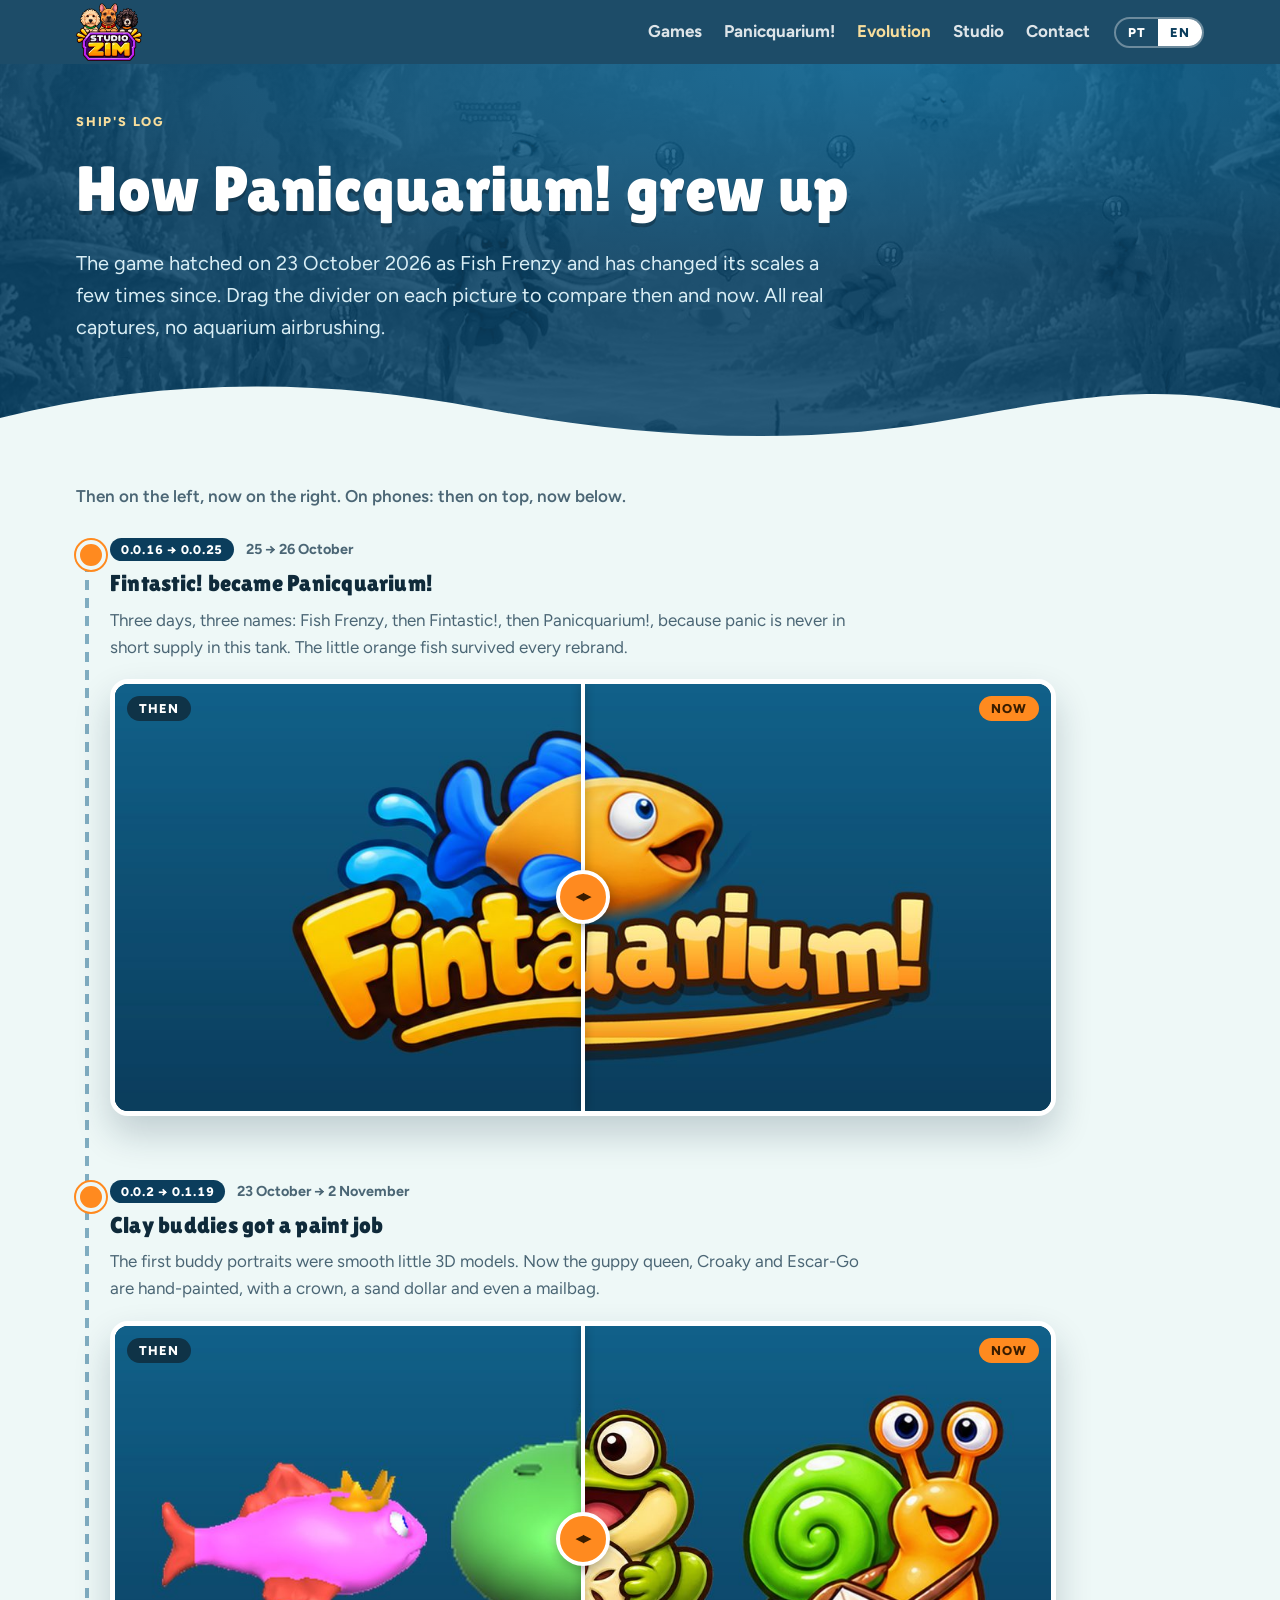
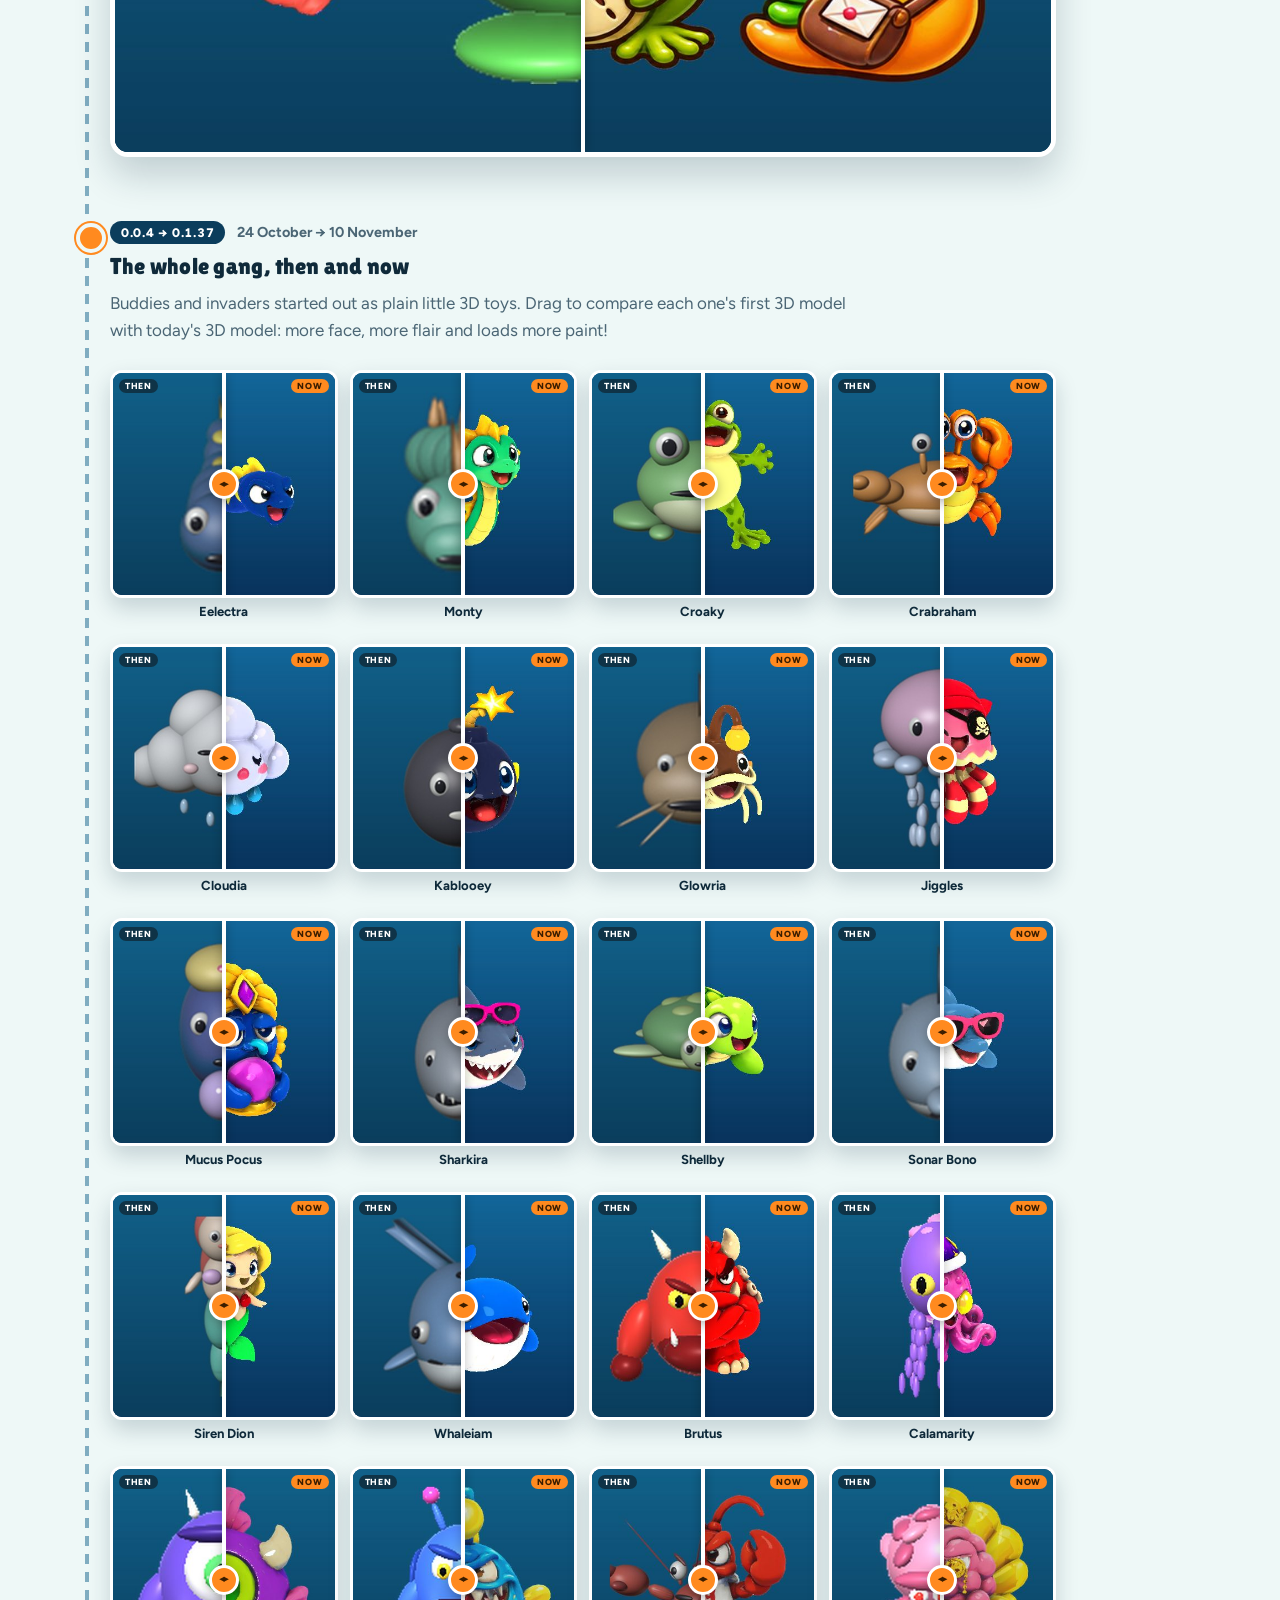
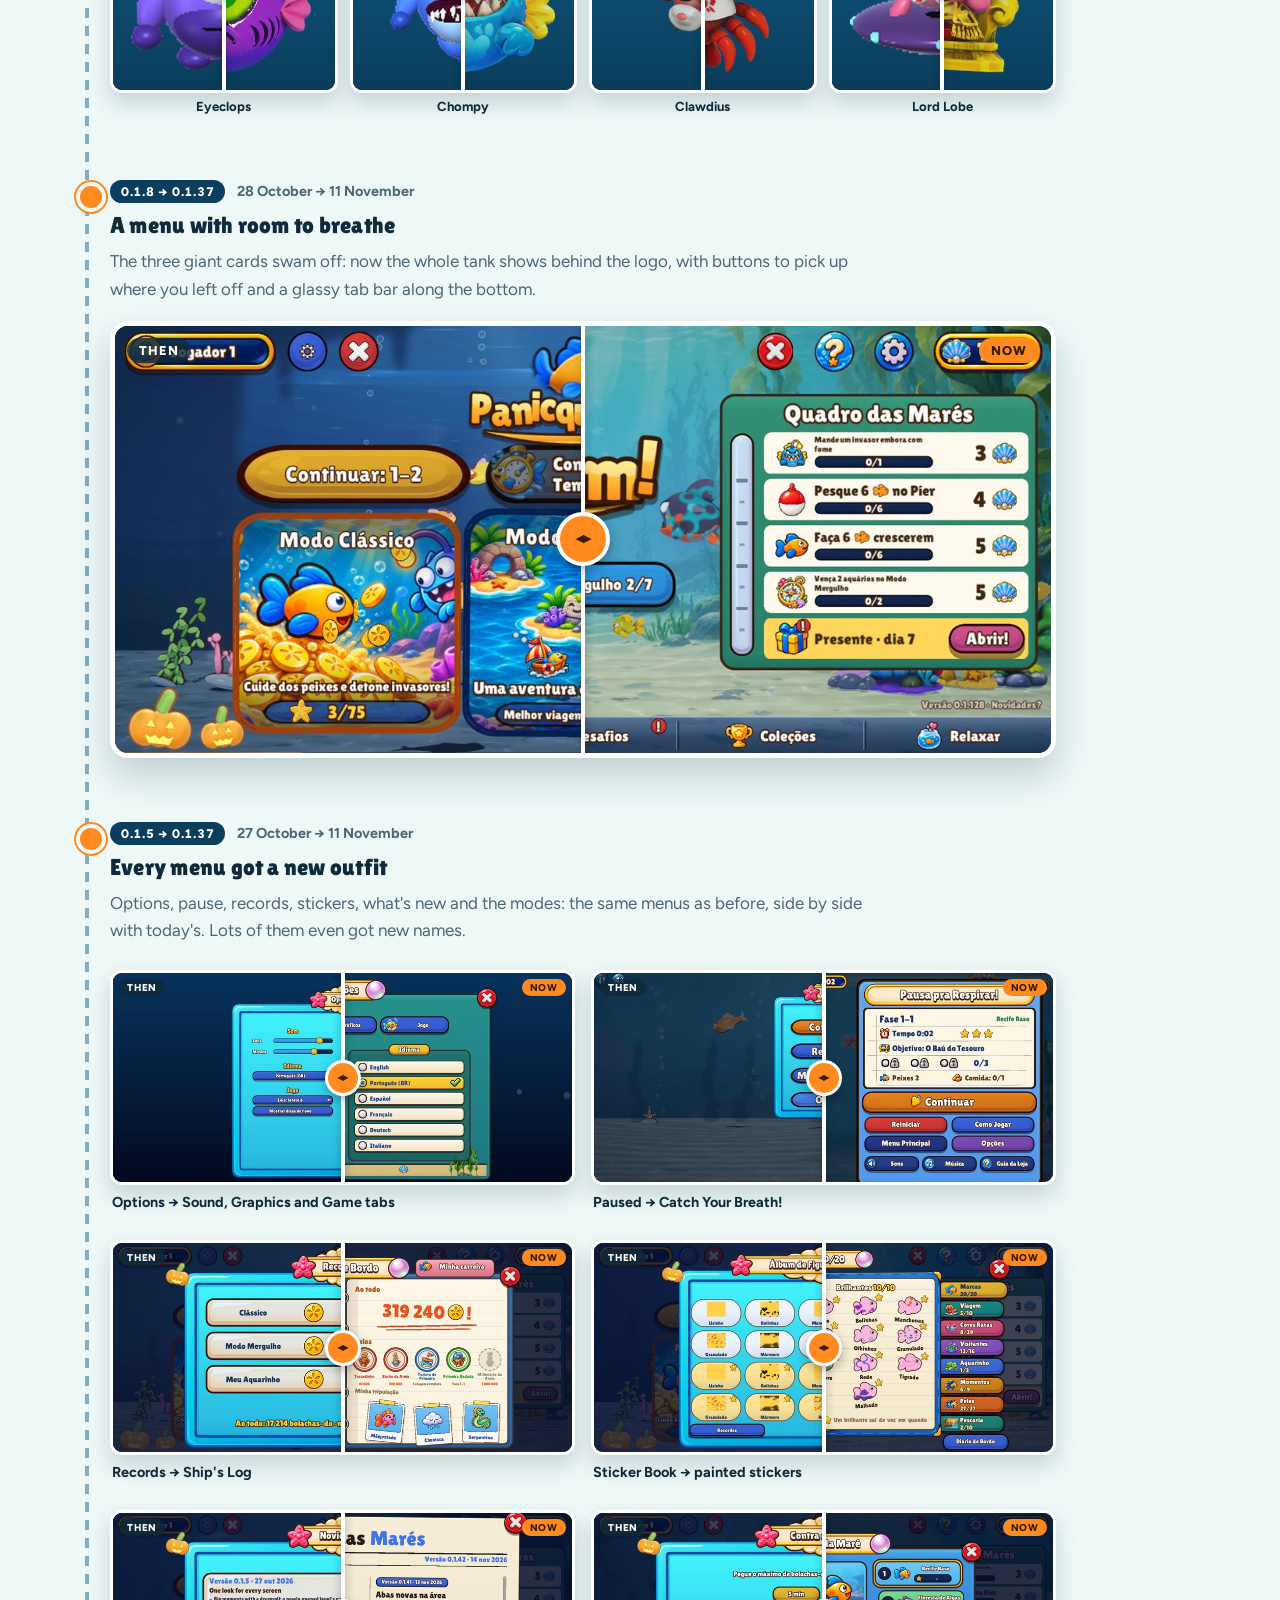
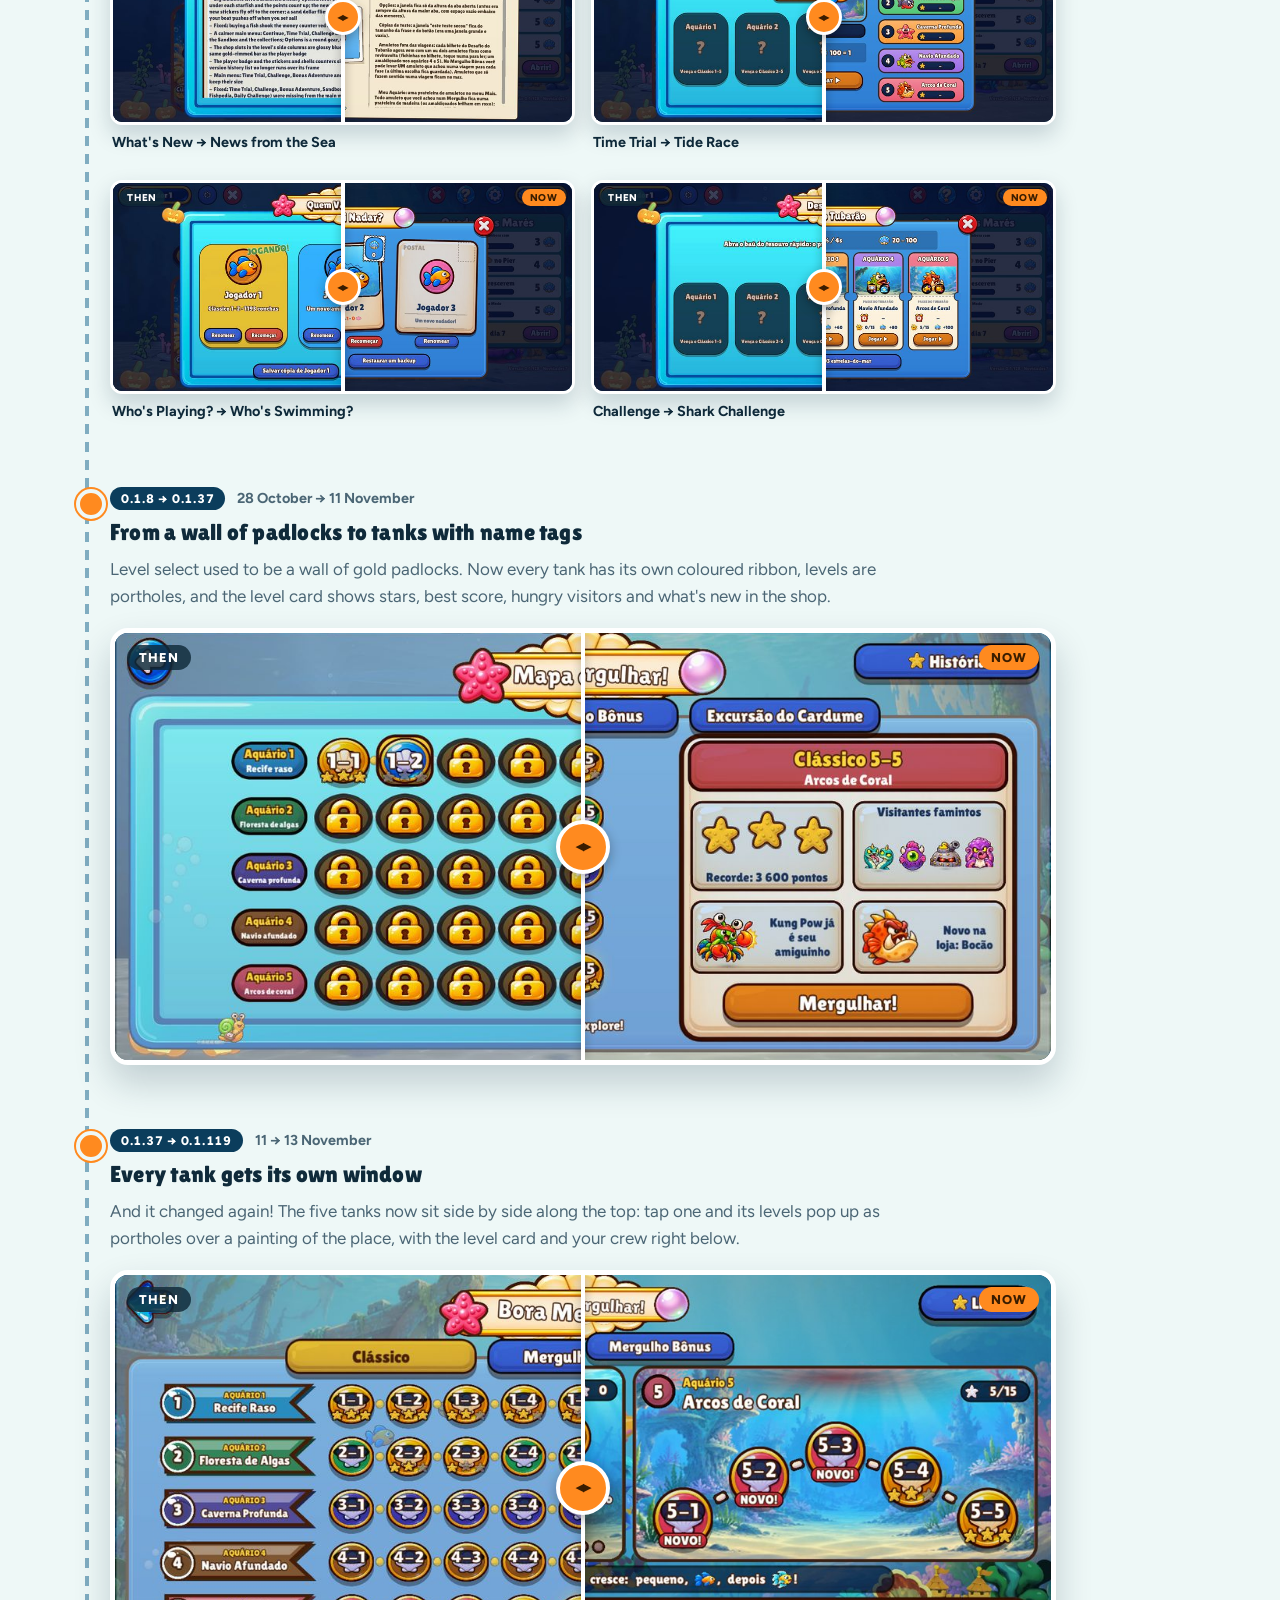
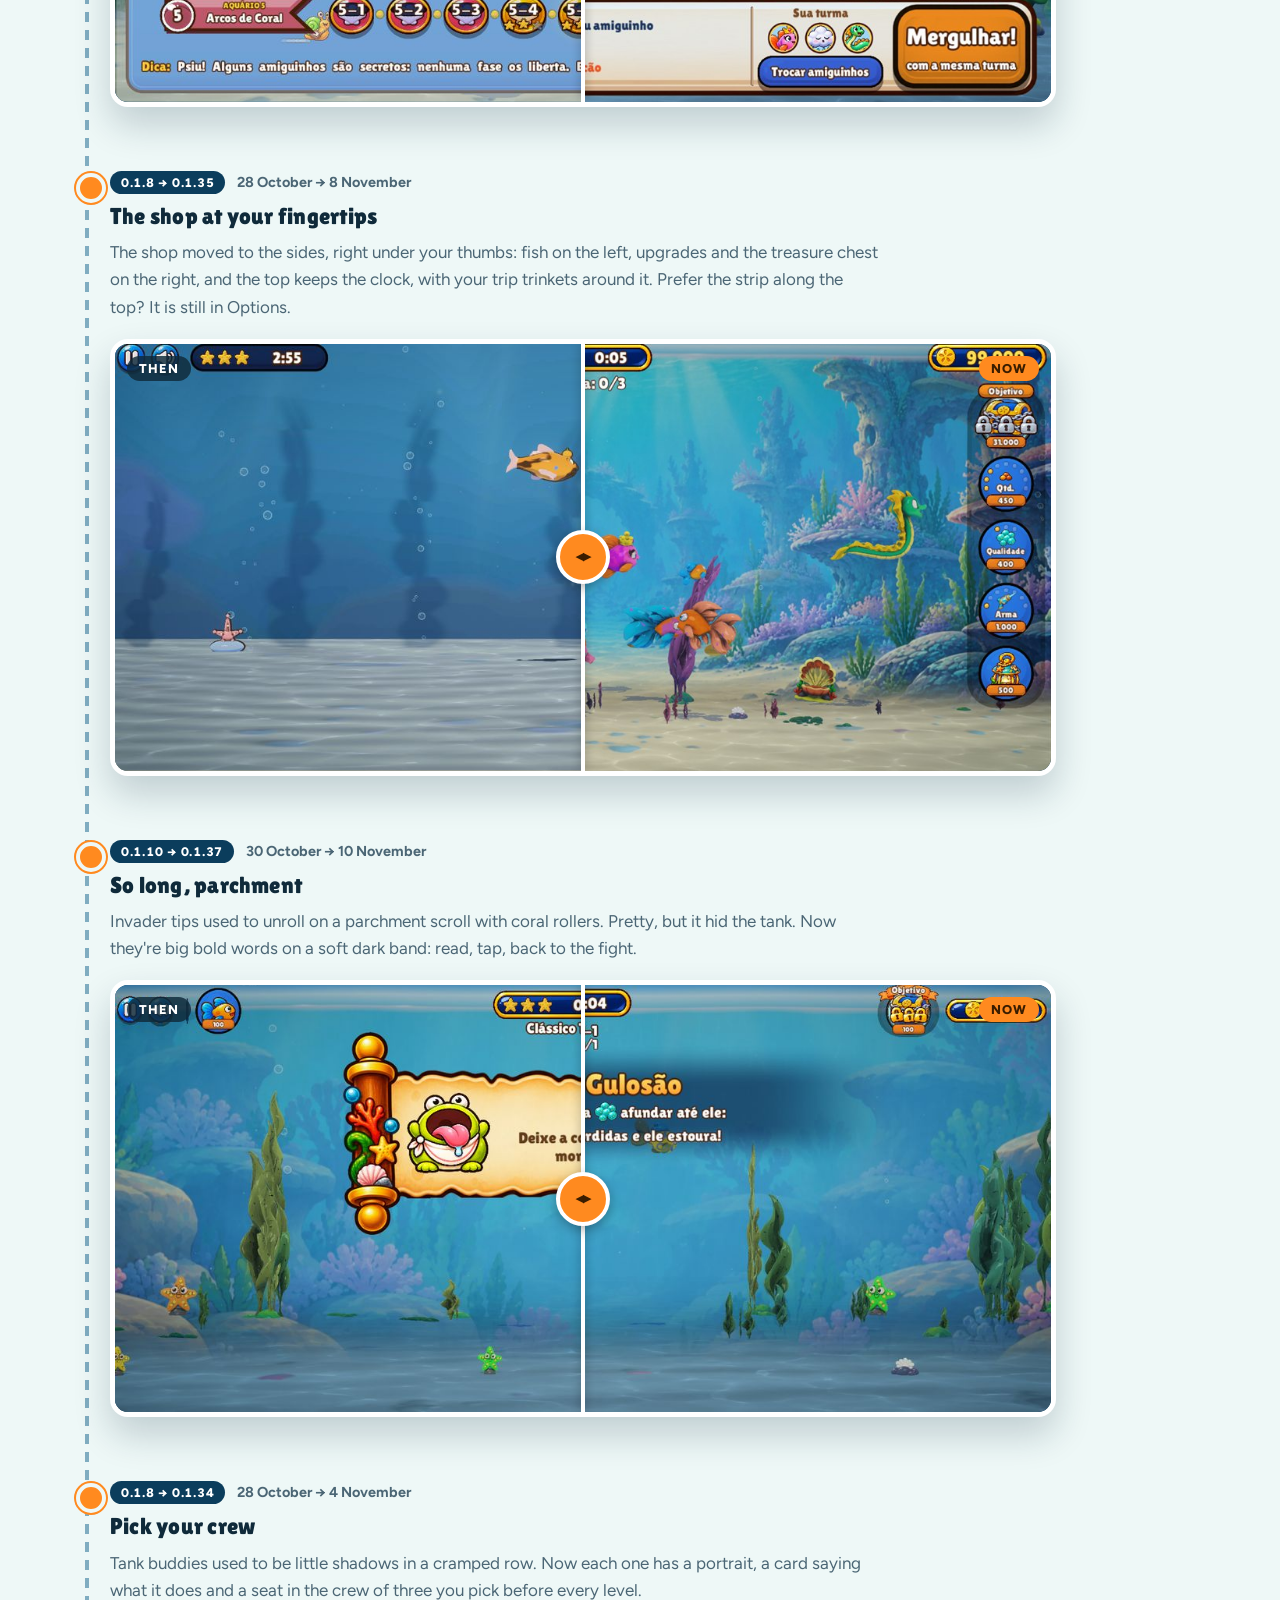
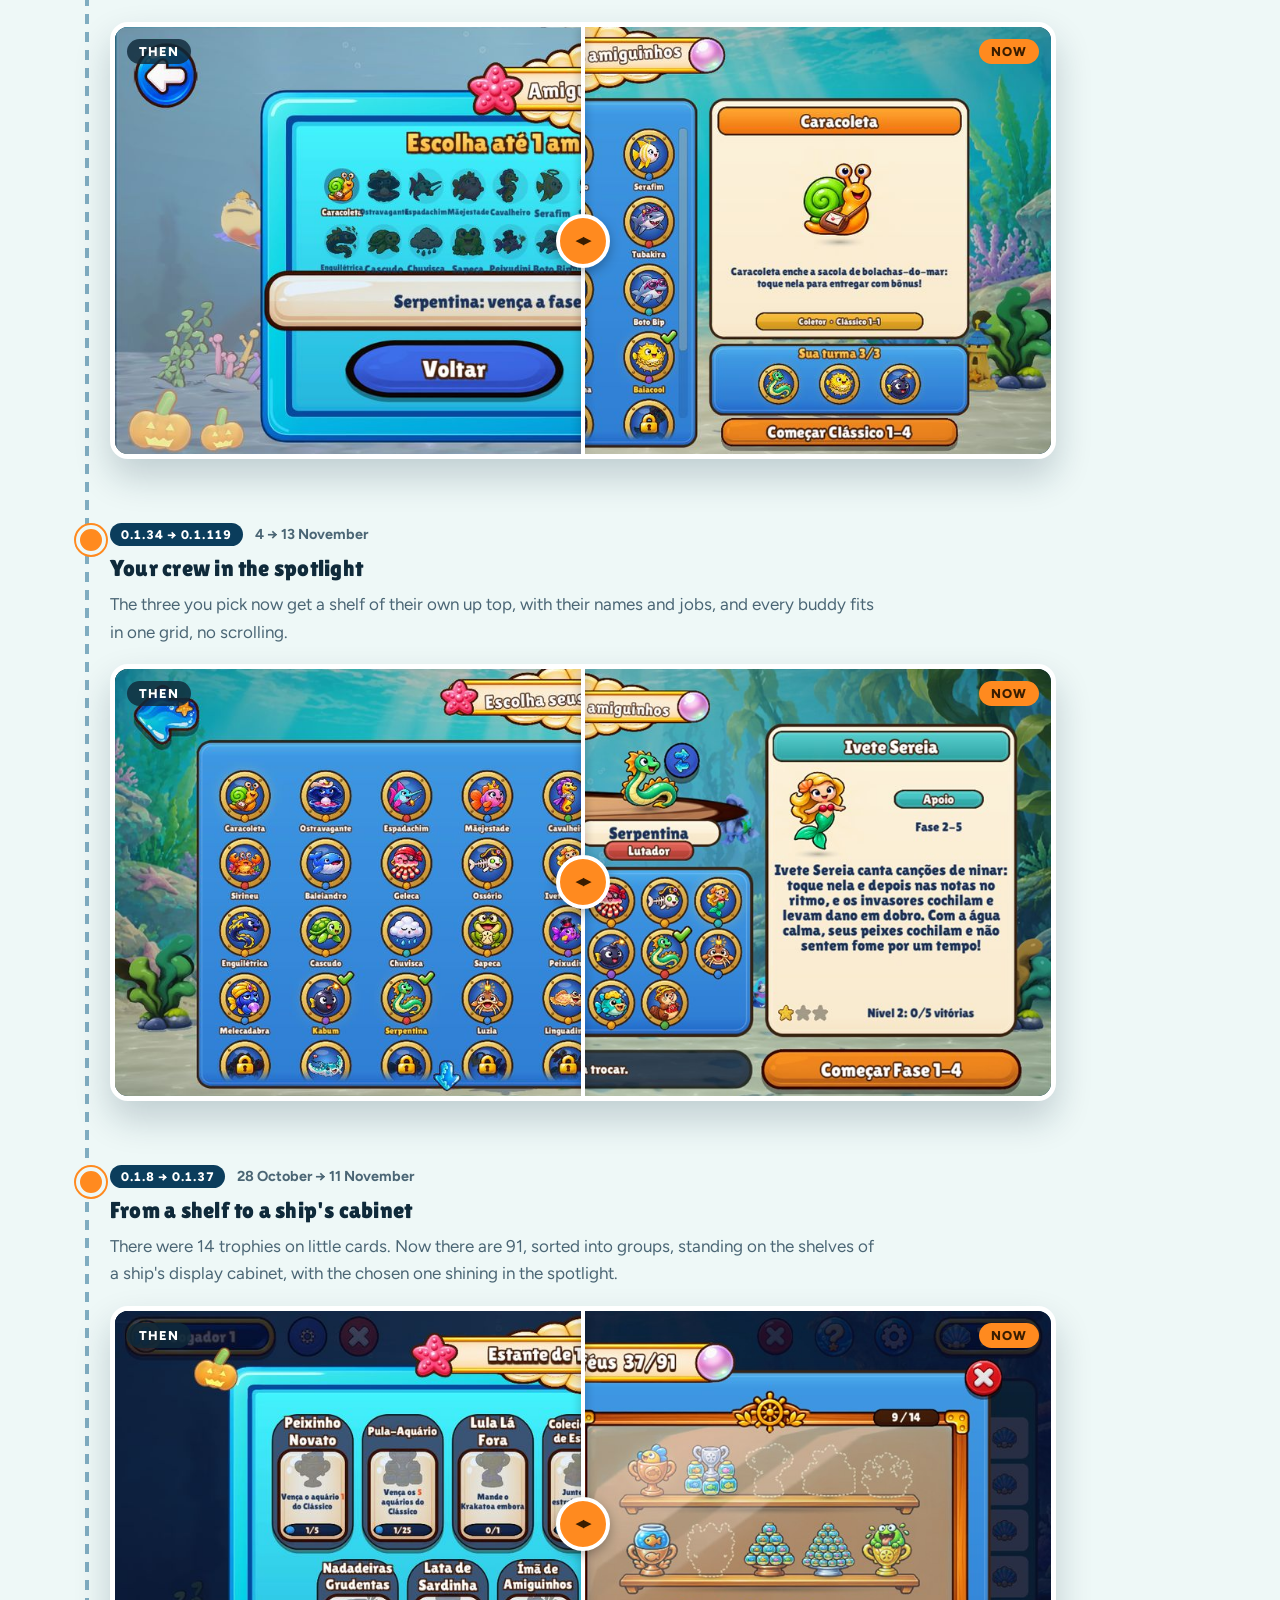
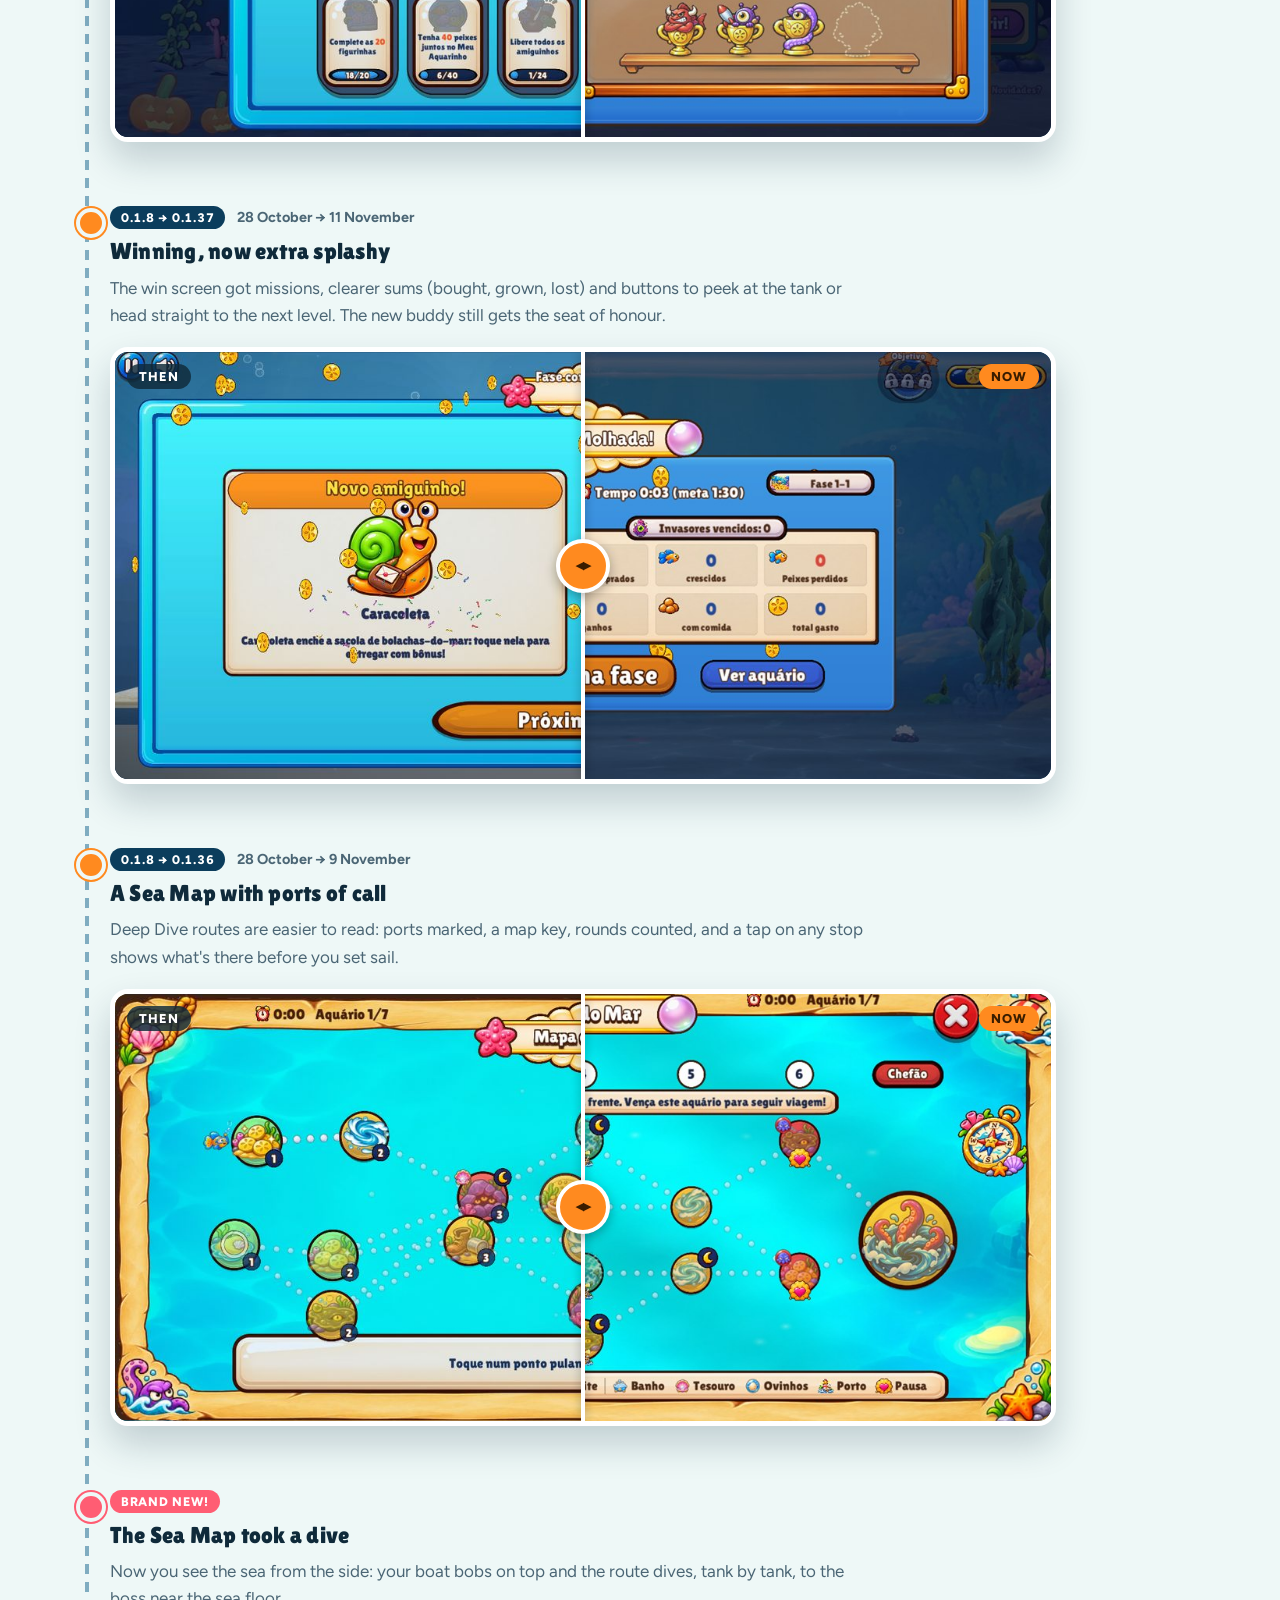
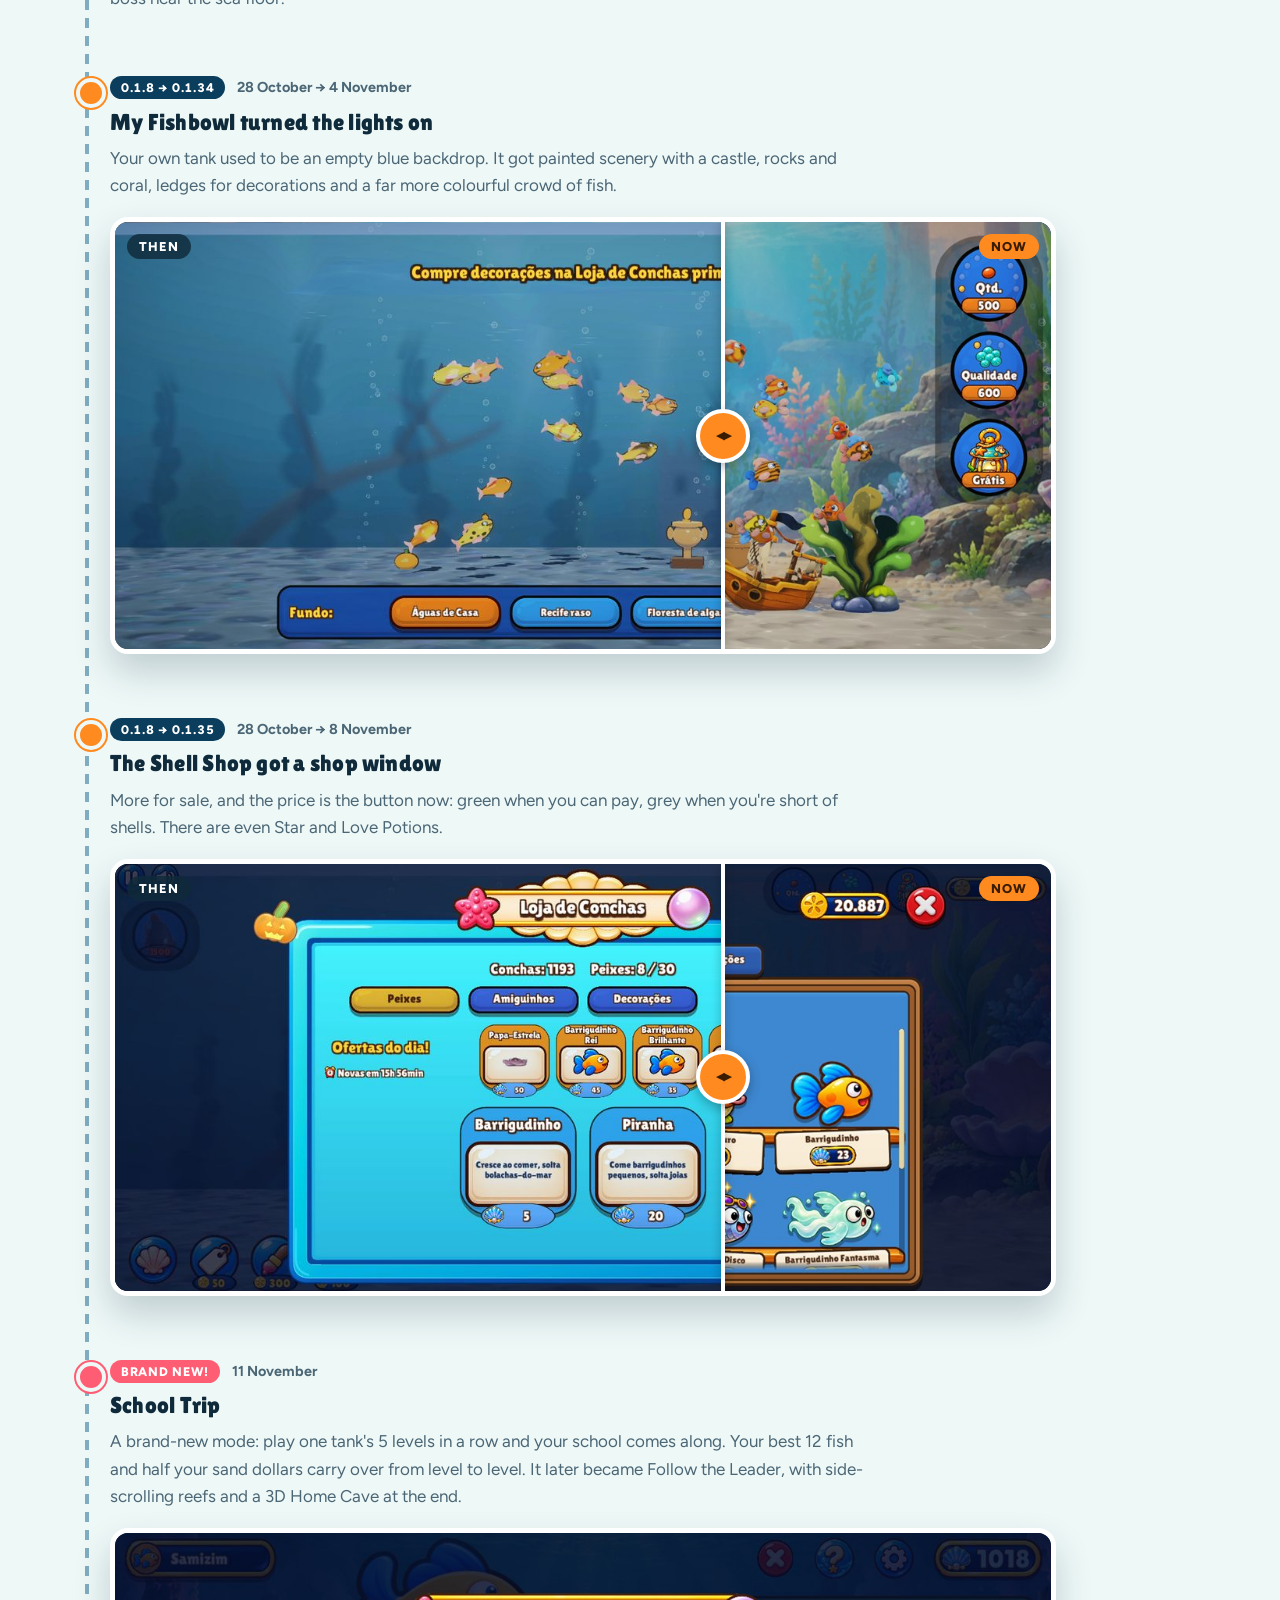
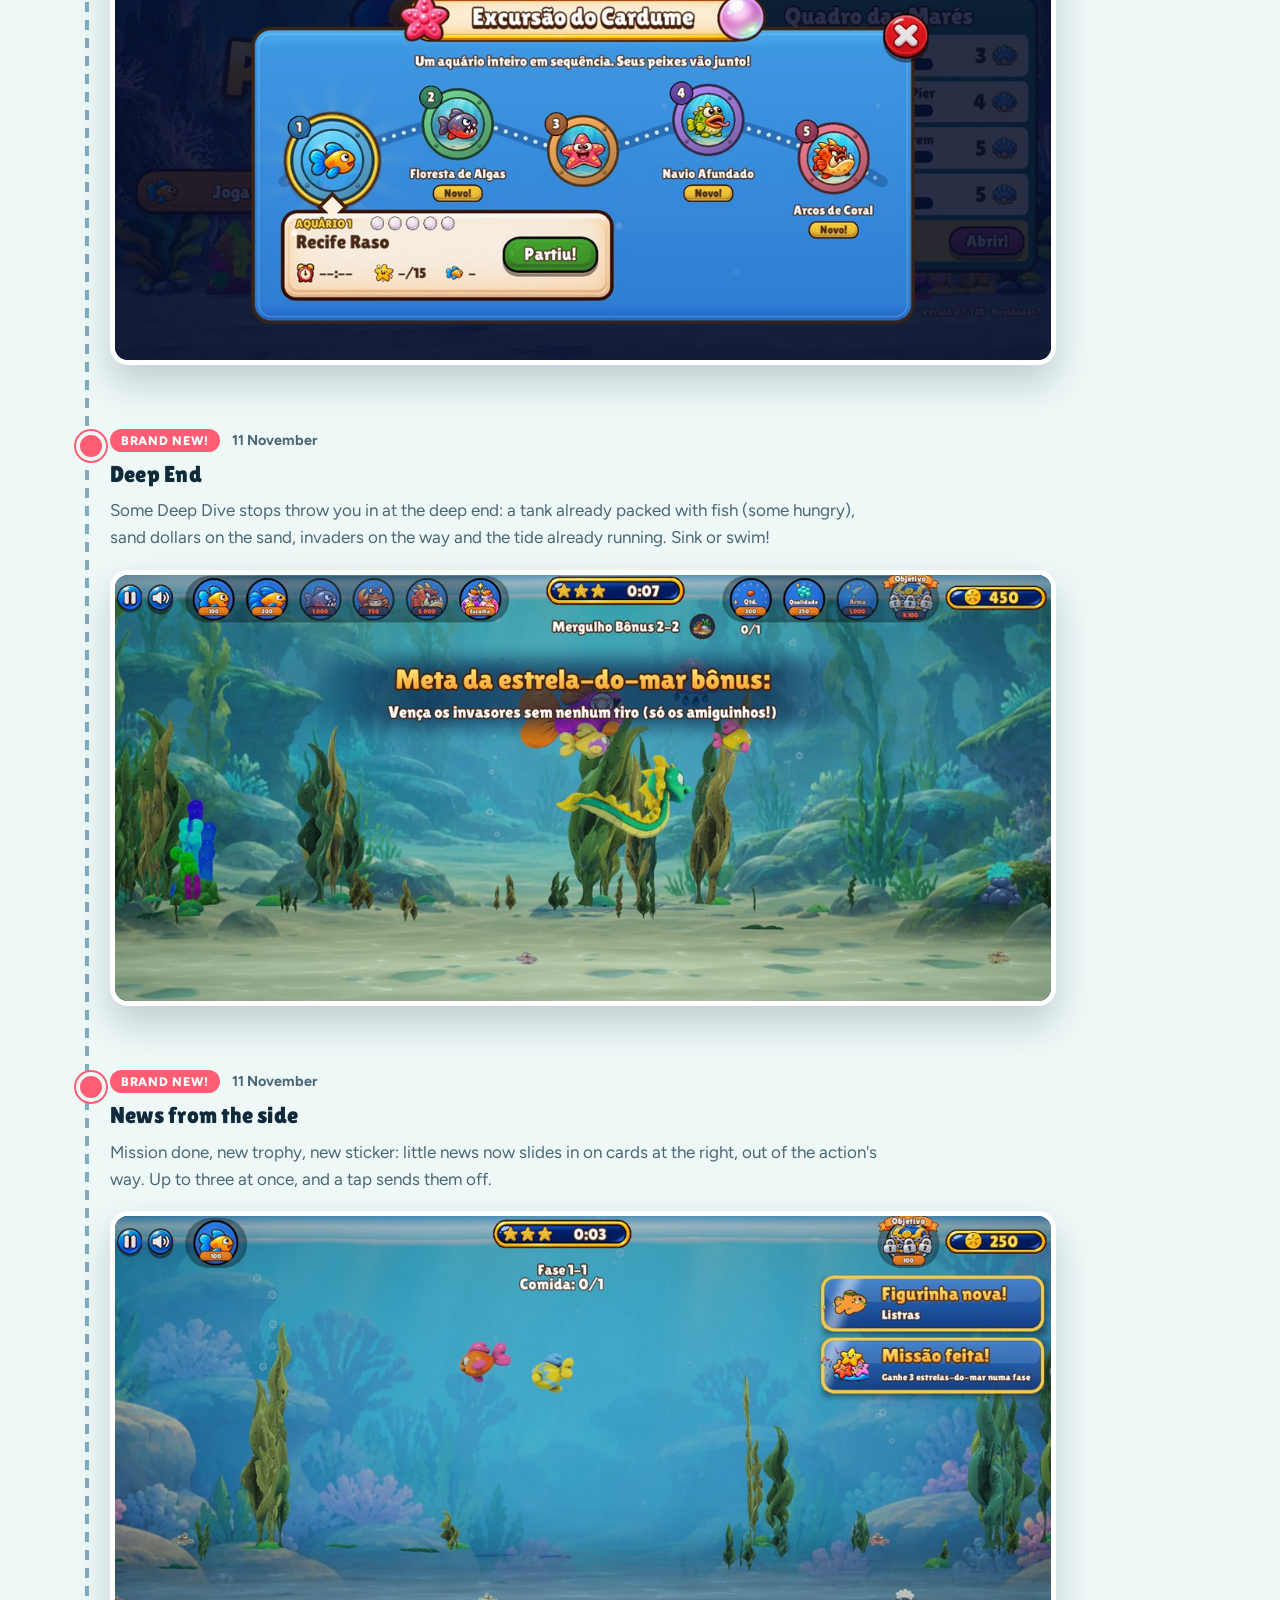
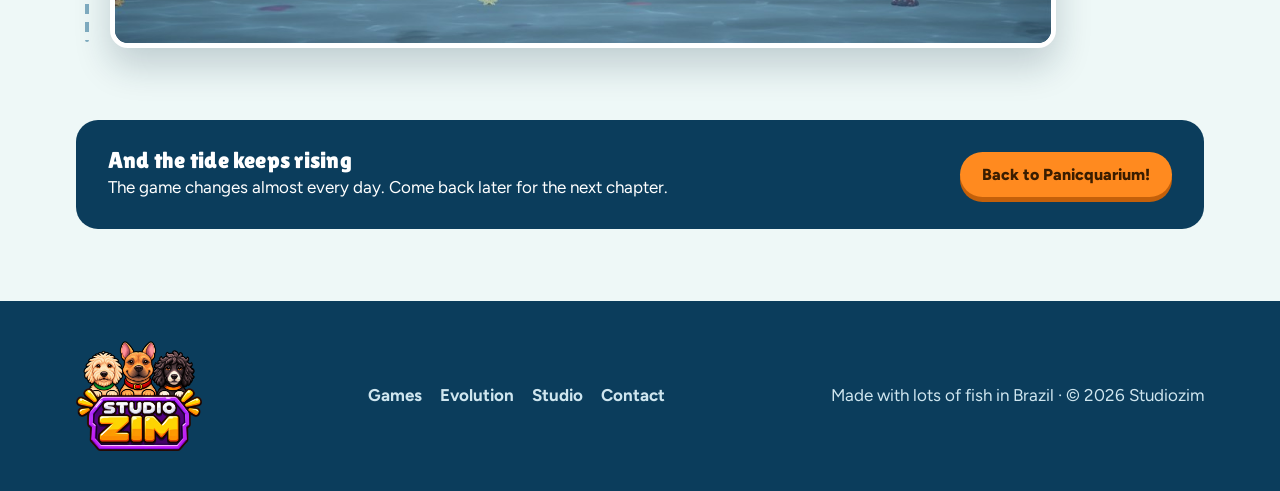
==== commit 1717188a: "Portuguese wording: sand dollars are bolachas-do-mar, as in the game Co-Authored-By: Claude Sonnet 5" ====
--- a/evolucao.html
+++ b/evolucao.html
@@ -68,7 +68,7 @@
         <li class="evo">
           <div class="evo-meta"><span class="chip">0.0.2 → 0.1.19</span><span class="when" data-i18n="when.portraits">23 de outubro → 2 de novembro</span></div>
           <h3 data-i18n="evo.portraits.t">Ajudantes de massinha ganharam pintura</h3>
-          <p data-i18n="evo.portraits.d">Os primeiros retratos dos bichinhos eram modelos 3D lisinhos. Hoje a guppy rainha, o Sapeca e a Caracoleta são pintados à mão, com coroa, dólar-de-areia e até bolsa de carteiro.</p>
+          <p data-i18n="evo.portraits.d">Os primeiros retratos dos bichinhos eram modelos 3D lisinhos. Hoje a guppy rainha, o Sapeca e a Caracoleta são pintados à mão, com coroa, bolacha-do-mar e até bolsa de carteiro.</p>
           <div class="ba">
             <figure class="ba-after"><img src="img/evolution/portraits-after.jpg" alt="Retratos pintados da guppy rainha, do Sapeca e da Caracoleta" loading="lazy" width="1200" height="554"><figcaption data-i18n="ba.now">Agora</figcaption></figure>
             <figure class="ba-before"><img src="img/evolution/portraits-before.jpg" alt="Primeiros retratos em 3D dos mesmos bichinhos" loading="lazy" width="1200" height="554"><figcaption data-i18n="ba.then">Antes</figcaption></figure>
@@ -498,14 +498,14 @@
         <li class="evo evo-new">
           <div class="evo-meta"><span class="chip chip-new" data-i18n="ba.new">Novidade!</span><span class="when" data-i18n="when.nov11">11 de novembro</span></div>
           <h3 data-i18n="evo.schooltrip.t">Excursão do Cardume</h3>
-          <p data-i18n="evo.schooltrip.d">Modo novo em folha: jogue as 5 fases de um aquário em sequência levando o seu cardume. Os 12 melhores peixes e metade dos dólares-de-areia vão junto de uma fase para a outra. Depois ela virou o Siga o Líder, com recifes que rolam de lado e uma toca em 3D no fim.</p>
+          <p data-i18n="evo.schooltrip.d">Modo novo em folha: jogue as 5 fases de um aquário em sequência levando o seu cardume. Os 12 melhores peixes e metade das bolachas-do-mar vão junto de uma fase para a outra. Depois ela virou o Siga o Líder, com recifes que rolam de lado e uma toca em 3D no fim.</p>
           <figure class="solo"><img src="img/evolution/schooltrip-new.jpg" alt="Janela da Excursão do Cardume" loading="lazy" width="1200" height="554"></figure>
         </li>
 
         <li class="evo evo-new">
           <div class="evo-meta"><span class="chip chip-new" data-i18n="ba.new">Novidade!</span><span class="when" data-i18n="when.nov11">11 de novembro</span></div>
           <h3 data-i18n="evo.deepend.t">Mergulho de Cabeça</h3>
-          <p data-i18n="evo.deepend.d">Algumas paradas do Modo Mergulho jogam você num aquário já lotado: peixes com fome, dólares no chão, invasor a caminho e a maré já está correndo. É nadar ou nadar.</p>
+          <p data-i18n="evo.deepend.d">Algumas paradas do Modo Mergulho jogam você num aquário já lotado: peixes com fome, bolachas no chão, invasor a caminho e a maré já está correndo. É nadar ou nadar.</p>
           <figure class="solo"><img src="img/evolution/deepend-new.jpg" alt="Um aquário do Mergulho de Cabeça, já cheio de peixes" loading="lazy" width="1200" height="554"></figure>
         </li>
 
